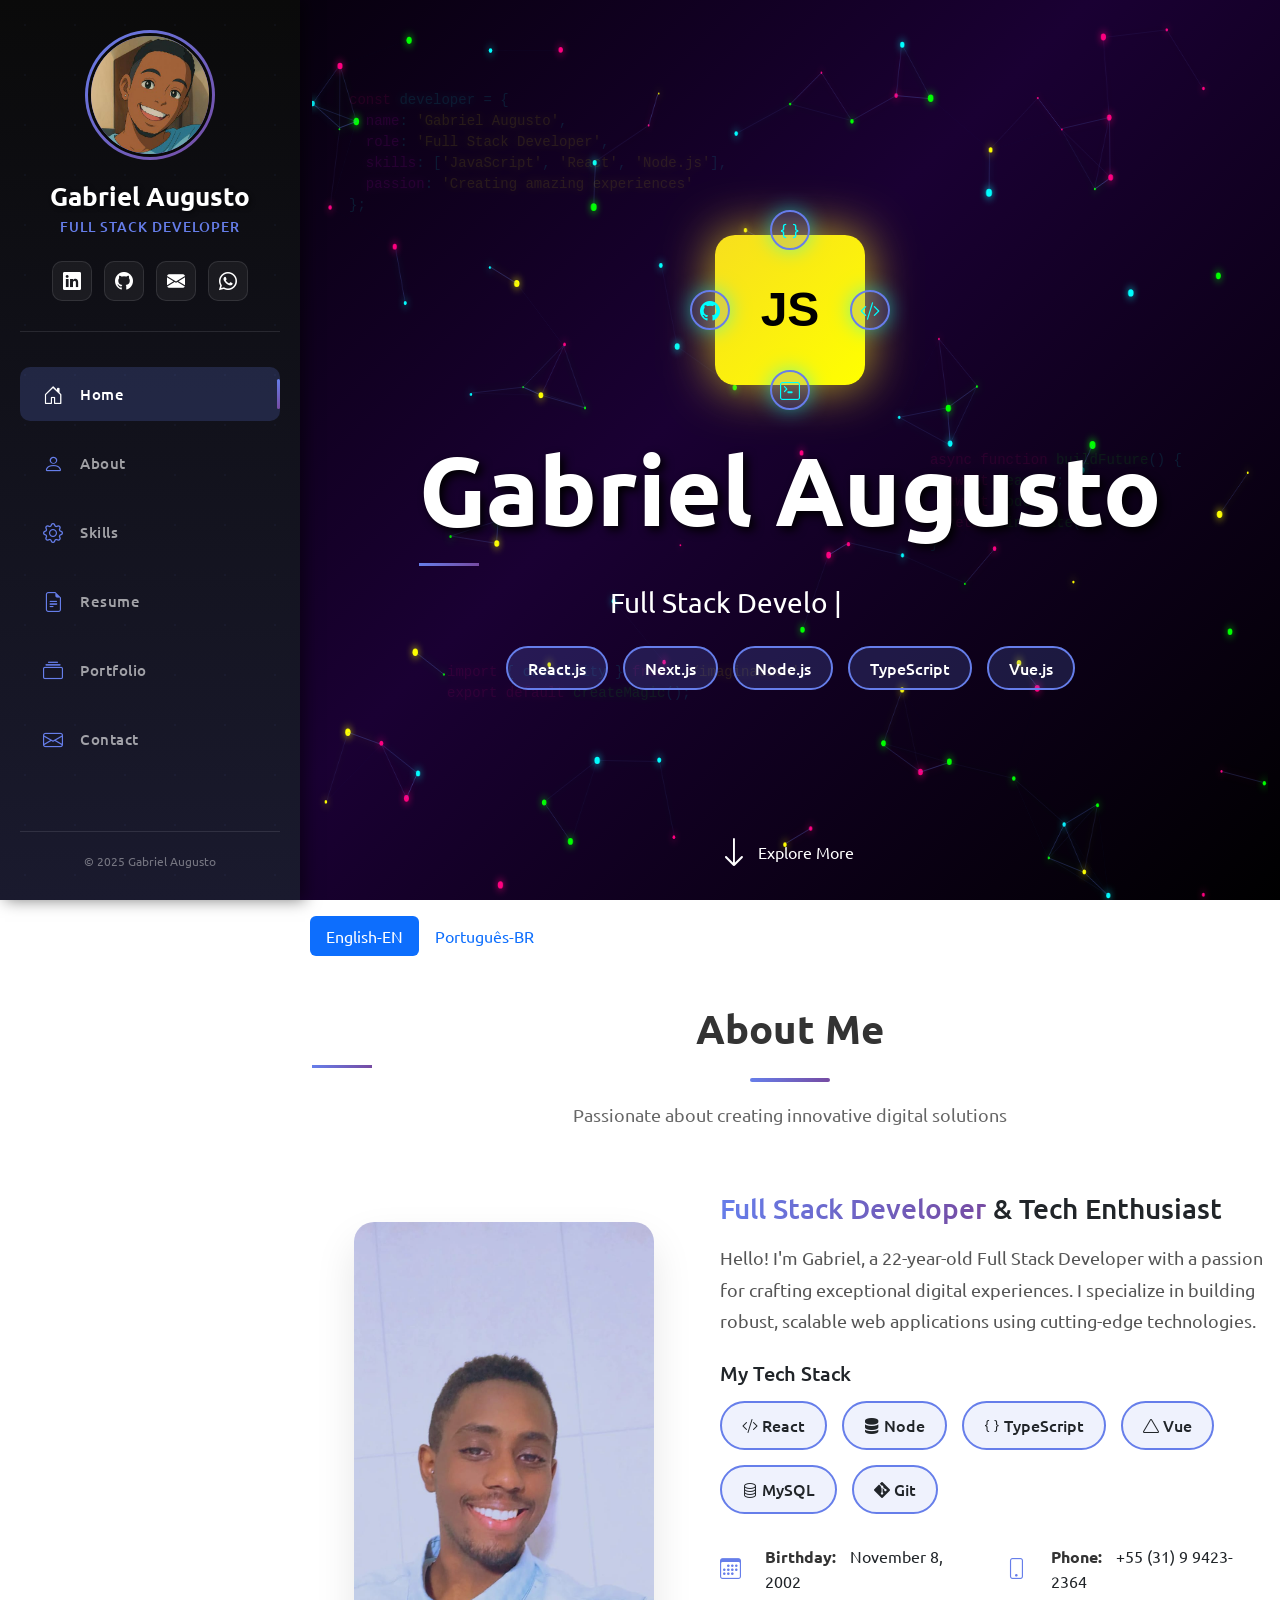
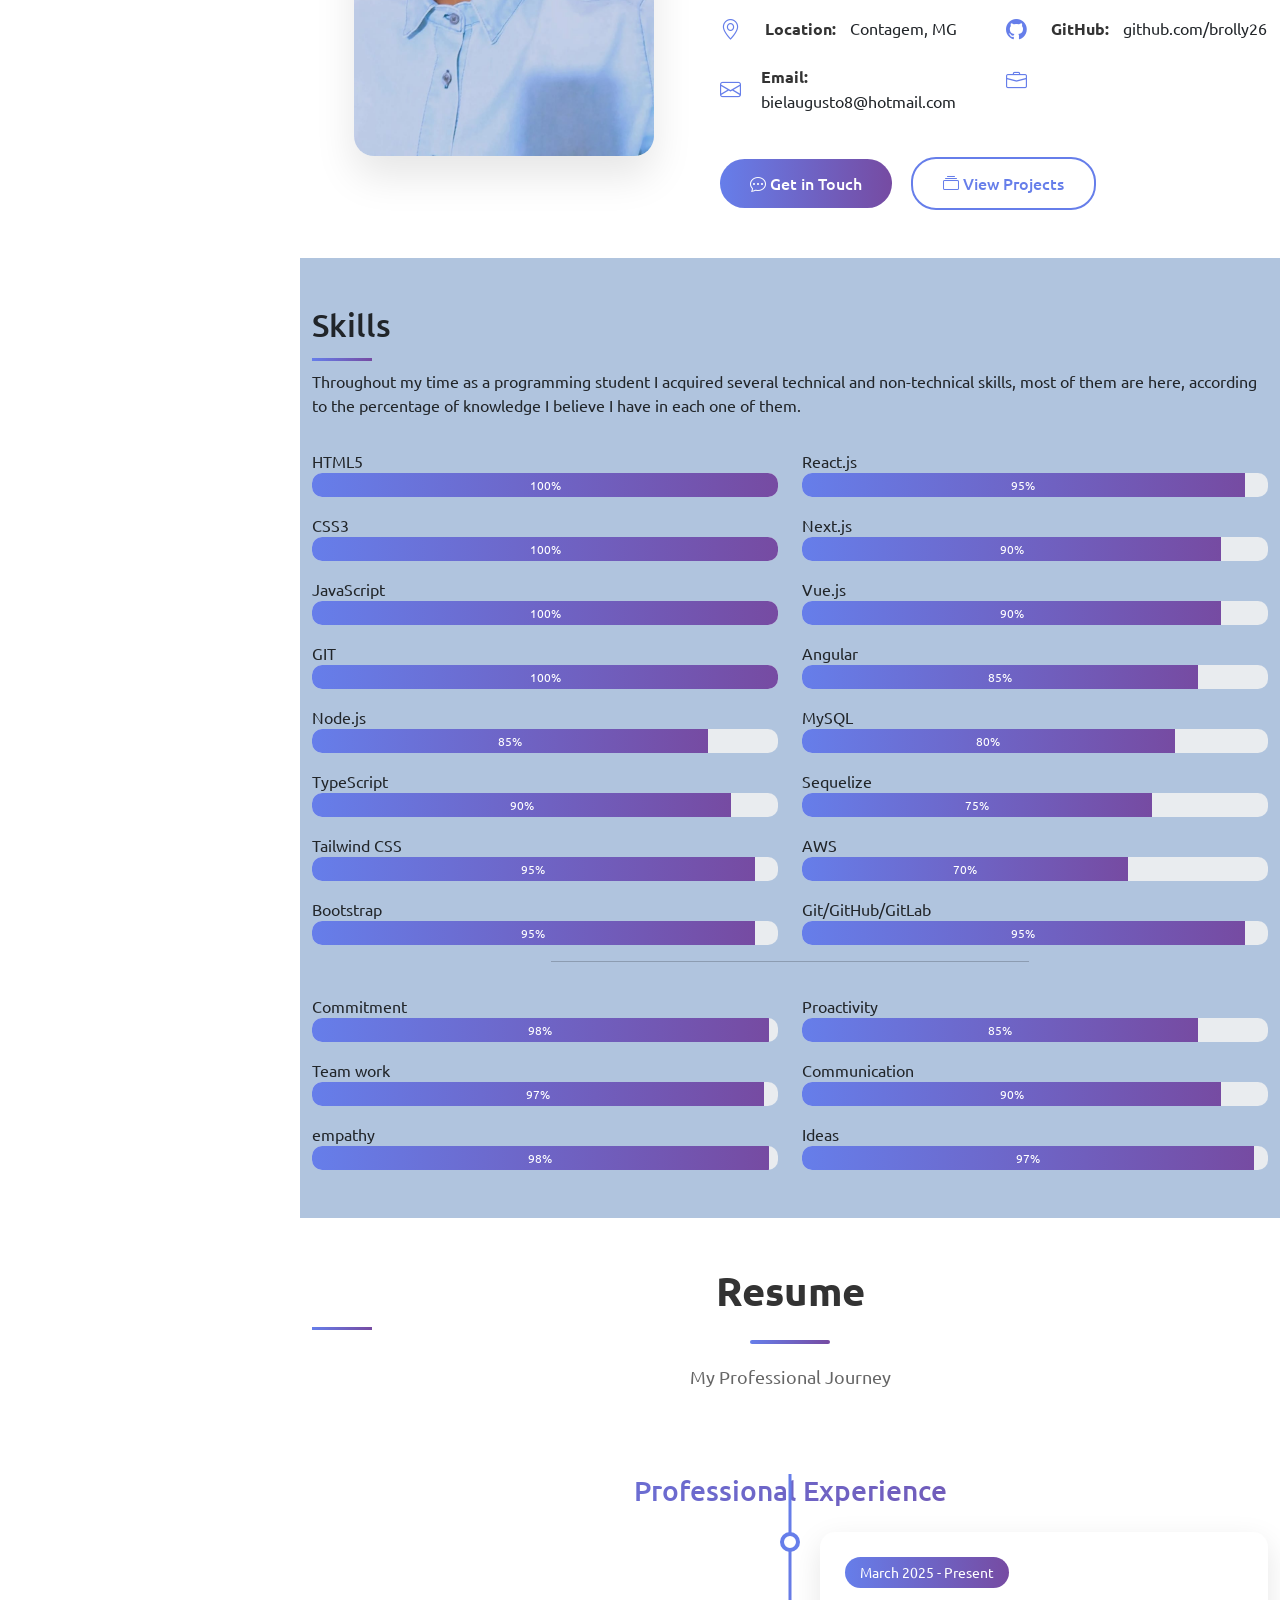
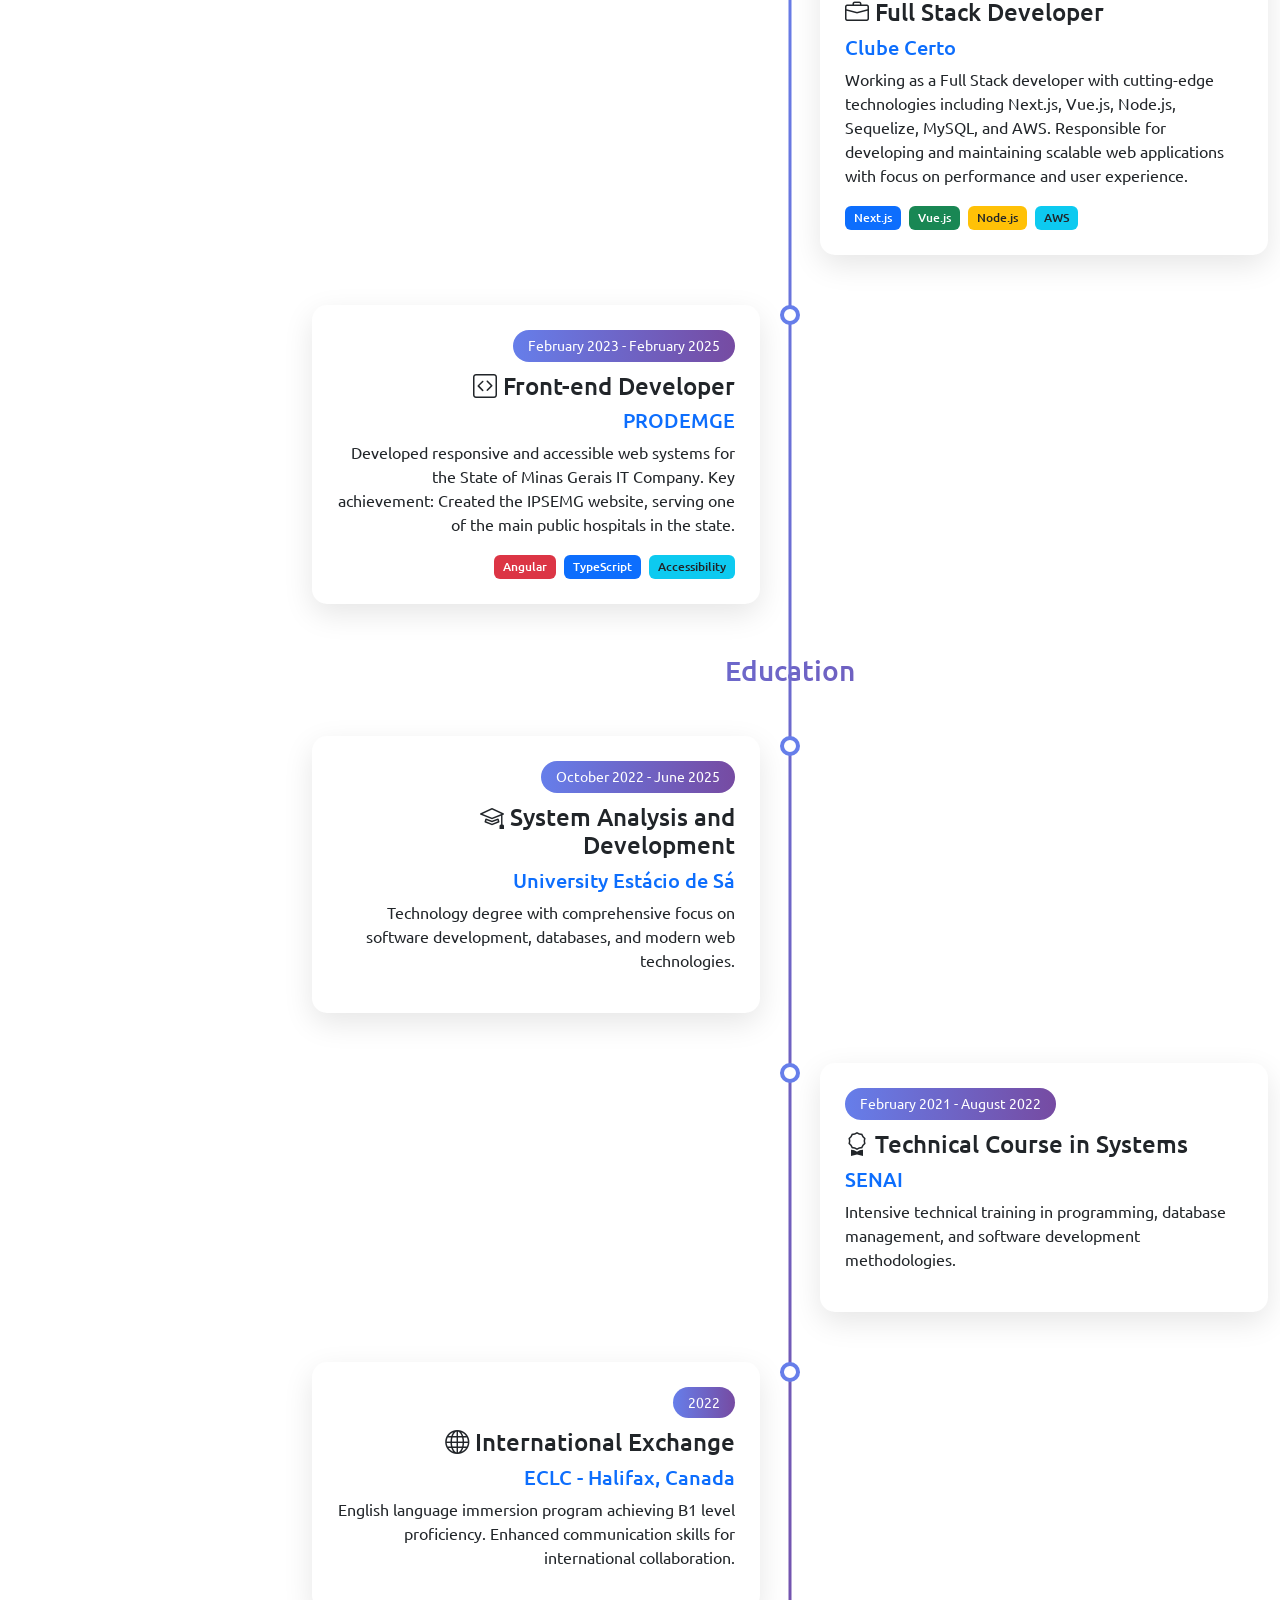
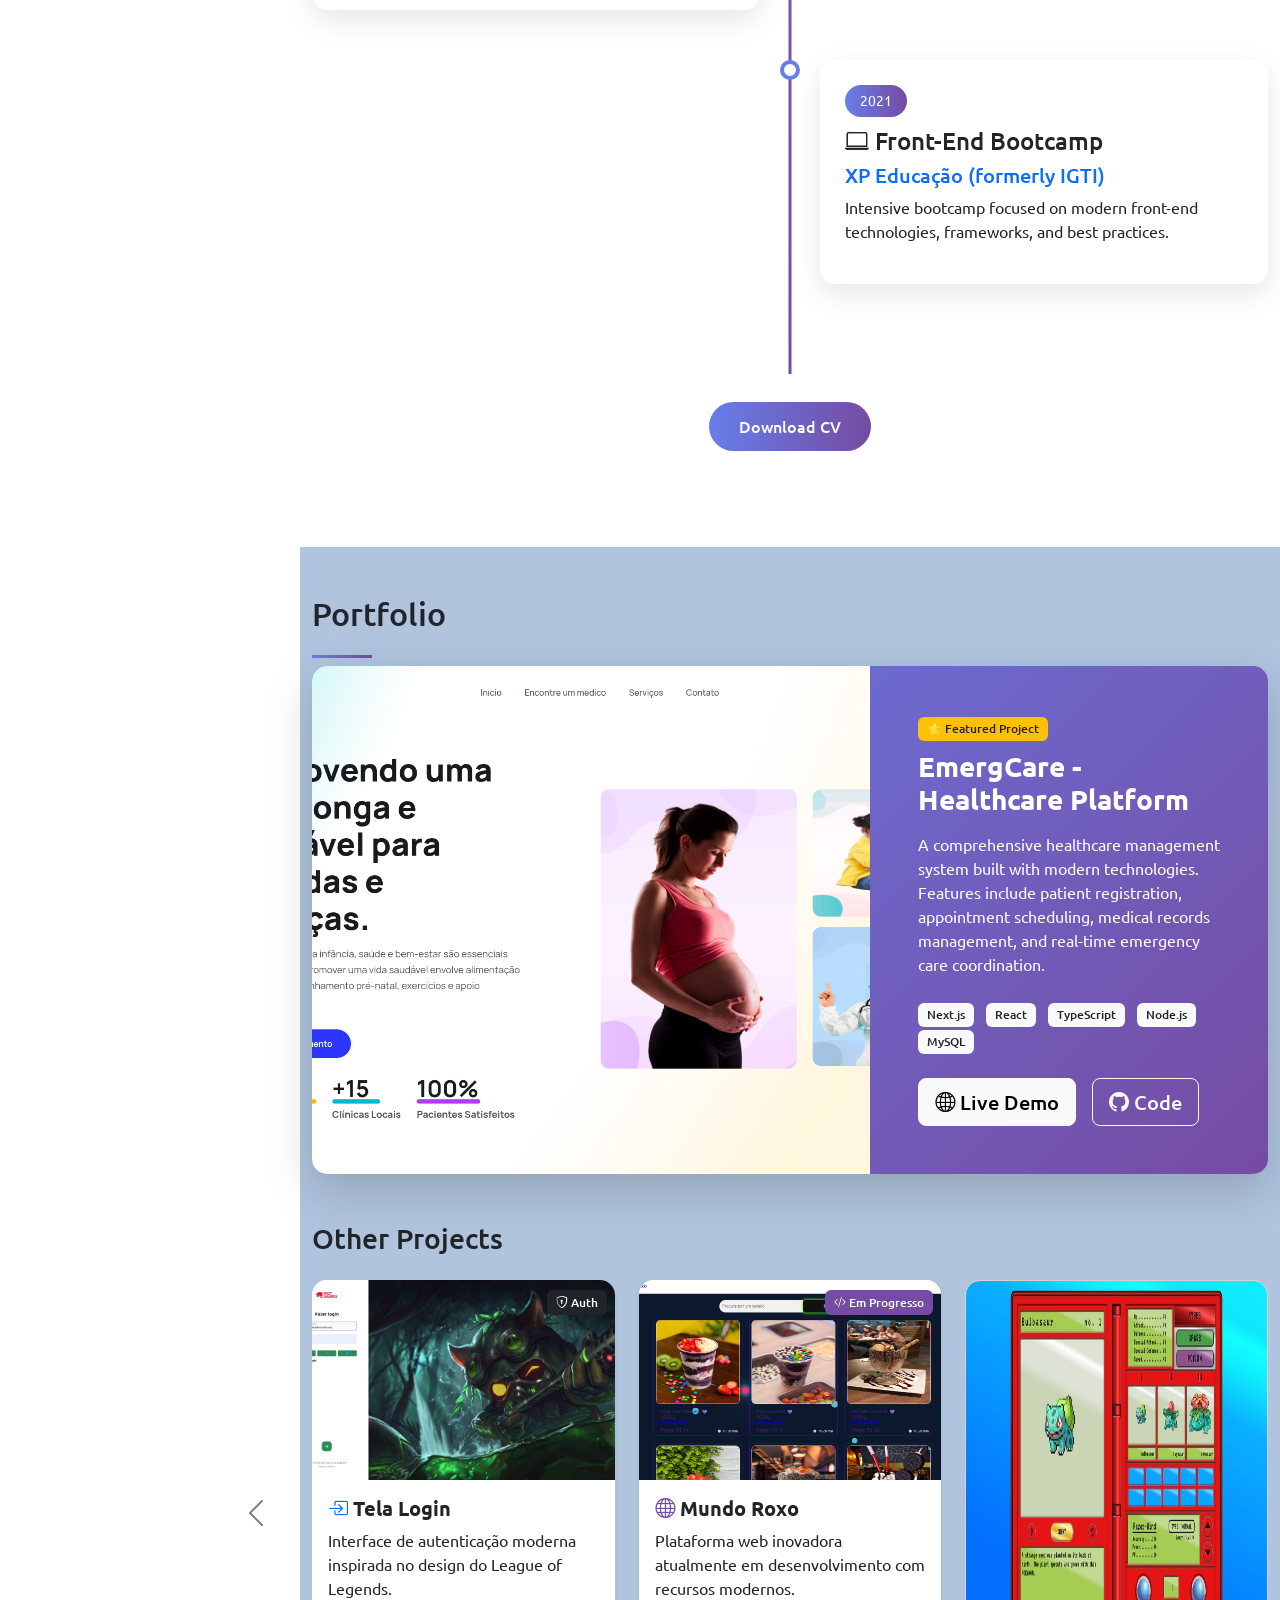
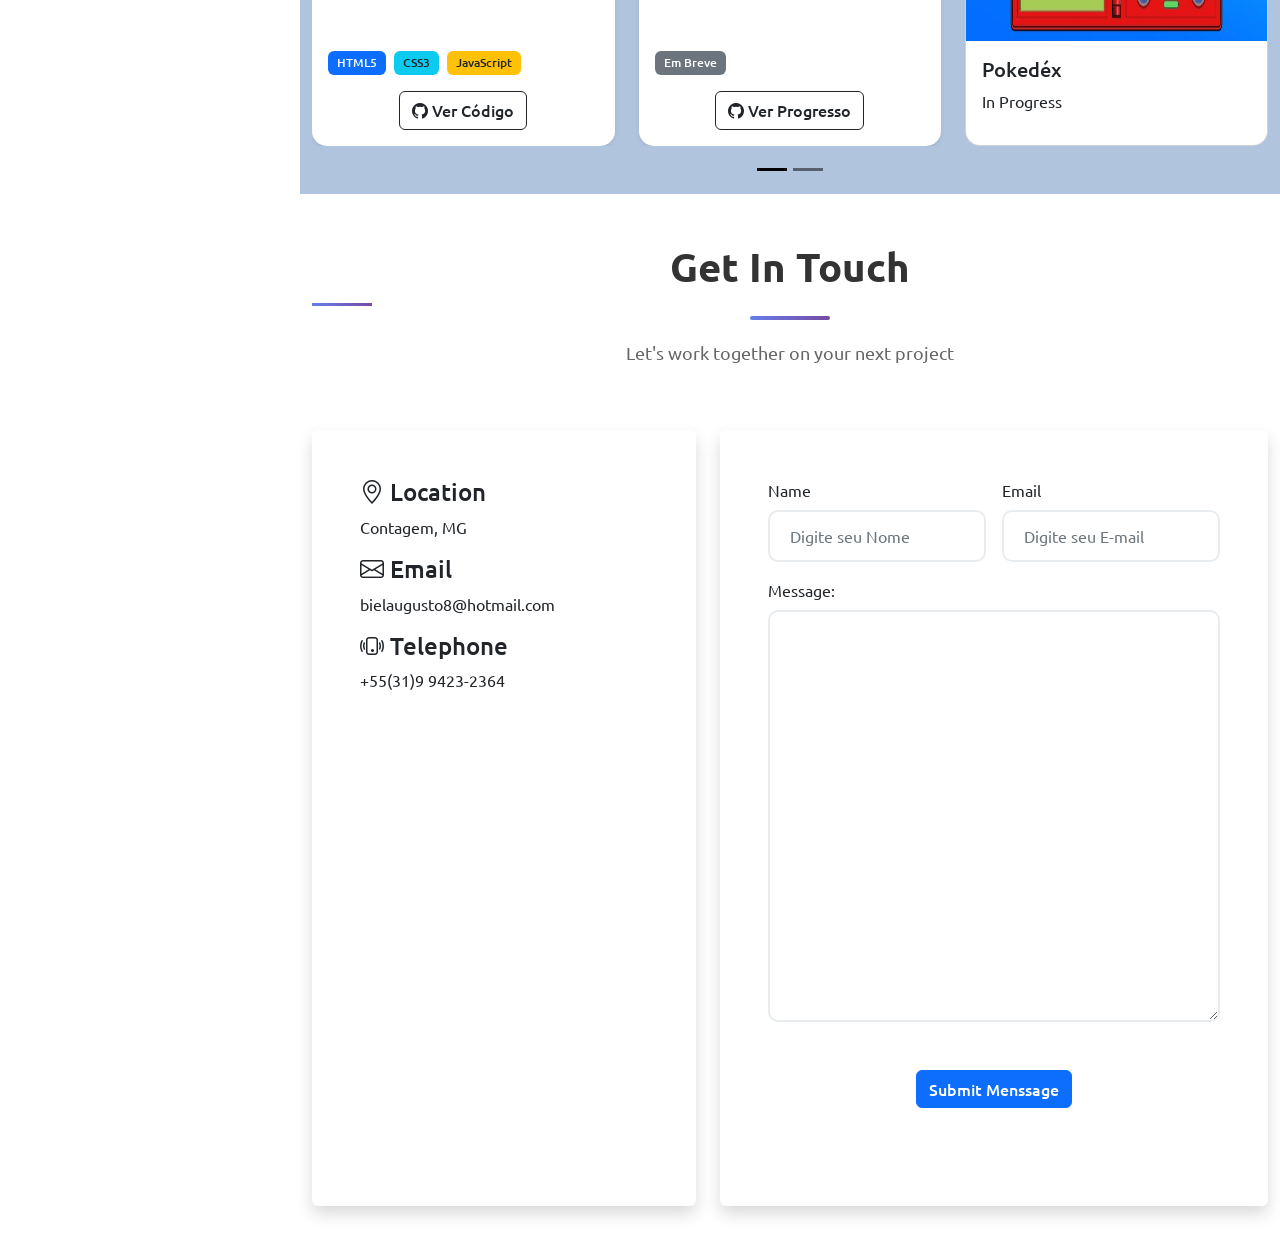
==== templates/index.html @ 09f2165d "Download Cv" ====
<!DOCTYPE html>
<html lang="pt-br">

<head>
  <meta charset="UTF-8">
  <meta http-equiv="X-UA-Compatible" content="IE=edge">
  <meta name="viewport" content="width=device-width, initial-scale=1.0">
  <title>Gabriel Code</title>
  <!--  <link rel="stylesheet" href="../static/bootstrap/css/bootstrap.css" type="text/css">
    <link rel="stylesheet" href="../static/style.css" type="text/css">
    <link rel="stylesheet" href="https://cdn.jsdelivr.net/npm/bootstrap-icons@1.9.1/font/bootstrap-icons.css"type="text/css">
--!-->
  <link rel="stylesheet" href="../static/bootstrap/css/bootstrap.css">
  <link rel="stylesheet" href="../static/style.css">
  <link rel="icon" type='image/png' href="../static/img/asset-15.png">
  <link rel="stylesheet" href="https://cdn.jsdelivr.net/npm/bootstrap-icons@1.5.0/font/bootstrap-icons.css">


</head>

<body>

  <i class="bi bi-list menu-mobile"></i>

  <aside id="header">
    <!-- Efeito de partículas no fundo -->
    <div class="sidebar-particles"></div>
    
    <section class="profile">
      <div class="profile-img-container">
        <div class="profile-img-border">
          <img src="../static/imgs/ra.jpg" alt="Foto do Gabriel">
        </div>
      </div>
      
      <h1 class="profile-name">Gabriel Augusto</h1>
      <p class="profile-role">Full Stack Developer</p>
      
      <div class="social-links mt-4">
        <a target="_blank" href="https://www.linkedin.com/in/gabriel-augusto-86aa031b2/" class="social-link linkedin" data-tooltip="LinkedIn">
          <i class="bi bi-linkedin"></i>
        </a>
        <a target="_blank" href="https://github.com/brolly26" class="social-link github" data-tooltip="GitHub">
          <i class="bi bi-github"></i>
        </a>
        <a href="mailto:bielaugusto8@hotmail.com" class="social-link email" data-tooltip="Email">
          <i class="bi bi-envelope-fill"></i>
        </a>
        <a href="https://api.whatsapp.com/send?phone=5531994232364" target="_blank" class="social-link whatsapp" data-tooltip="WhatsApp">
          <i class="bi bi-whatsapp"></i>
        </a>
      </div>
    </section>

    <nav id="navbar" class="nav-menu">
      <ul class="nav flex-column">
        <li class="nav-item">
          <a class="nav-link active" aria-current="page" href="#inicio">
            <span class="nav-icon"><i class="bi bi-house-door"></i></span>
            <span class="nav-text">Home</span>
            <span class="nav-indicator"></span>
          </a>
        </li>
        <li class="nav-item">
          <a class="nav-link" href="#sobre">
            <span class="nav-icon"><i class="bi bi-person"></i></span>
            <span class="nav-text">About</span>
            <span class="nav-indicator"></span>
          </a>
        </li>
        <li class="nav-item">
          <a class="nav-link" href="#habilidades">
            <span class="nav-icon"><i class="bi bi-gear"></i></span>
            <span class="nav-text">Skills</span>
            <span class="nav-indicator"></span>
          </a>
        </li>
        <li class="nav-item">
          <a class="nav-link" href="#curriculo">
            <span class="nav-icon"><i class="bi bi-file-earmark-text"></i></span>
            <span class="nav-text">Resume</span>
            <span class="nav-indicator"></span>
          </a>
        </li>
        <li class="nav-item">
          <a class="nav-link" href="#portfolio">
            <span class="nav-icon"><i class="bi bi-collection"></i></span>
            <span class="nav-text">Portfolio</span>
            <span class="nav-indicator"></span>
          </a>
        </li>
        <li class="nav-item">
          <a class="nav-link" href="#contato">
            <span class="nav-icon"><i class="bi bi-envelope"></i></span>
            <span class="nav-text">Contact</span>
            <span class="nav-indicator"></span>
          </a>
        </li>
      </ul>
    </nav>

    <!-- Footer do menu -->
    <div class="sidebar-footer">
      <p class="copyright">© 2025 Gabriel Augusto</p>

    </div>

  </aside>

  <main id="main">

    <section id="inicio" class="row m-0 p-0 position-relative overflow-hidden">
      <!-- Canvas para animações de fundo -->
      <canvas id="particles-canvas" class="position-absolute w-100 h-100" style="z-index: 1;"></canvas>
      
      <!-- Código animado no fundo -->
      <div class="code-background position-absolute w-100 h-100" style="z-index: 2;">
        <pre class="floating-code" id="code1">
<span class="keyword">const</span> <span class="variable">developer</span> = {
  <span class="property">name</span>: <span class="string">'Gabriel Augusto'</span>,
  <span class="property">role</span>: <span class="string">'Full Stack Developer'</span>,
  <span class="property">skills</span>: [<span class="string">'JavaScript'</span>, <span class="string">'React'</span>, <span class="string">'Node.js'</span>],
  <span class="property">passion</span>: <span class="string">'Creating amazing experiences'</span>
};</pre>
        
        <pre class="floating-code" id="code2">
<span class="keyword">async function</span> <span class="function">buildFuture</span>() {
  <span class="keyword">await</span> <span class="function">learn</span>();
  <span class="keyword">await</span> <span class="function">code</span>();
  <span class="keyword">return</span> <span class="function">innovate</span>();
}</pre>

        <pre class="floating-code" id="code3">
<span class="keyword">import</span> { <span class="variable">creativity</span> } <span class="keyword">from</span> <span class="string">'./imagination'</span>;
<span class="keyword">export default</span> <span class="function">createMagic</span>();</pre>
      </div>

      <div class="col-md-12 d-flex justify-content-center align-items-center flex-column position-relative" style="z-index: 10; min-height: 100vh;">
        <!-- Logo JavaScript animado central -->
        <div class="js-logo-container mb-4">
          <div class="js-logo">
            <span class="js-text">JS</span>
          </div>
          <div class="orbiting-tech">
            <div class="tech-icon" style="--delay: 0s;"><i class="bi bi-braces"></i></div>
            <div class="tech-icon" style="--delay: 1s;"><i class="bi bi-code-slash"></i></div>
            <div class="tech-icon" style="--delay: 2s;"><i class="bi bi-terminal"></i></div>
            <div class="tech-icon" style="--delay: 3s;"><i class="bi bi-github"></i></div>
          </div>
        </div>
        
        <h2 class="text-white text-shadow display-3 fw-bold mb-3"> Gabriel Augusto </h2>
        <div class="typing-container">
          <span id="subtitle" class="text-white fs-3">
            <span class="typing-text"></span>
            <span class="cursor">|</span>
          </span>
        </div>
        
        <!-- Tags de tecnologia flutuantes -->
        <div class="tech-tags mt-4">
          <span class="tech-tag" style="--delay: 0.2s;">React.js</span>
          <span class="tech-tag" style="--delay: 0.4s;">Next.js</span>
          <span class="tech-tag" style="--delay: 0.6s;">Node.js</span>
          <span class="tech-tag" style="--delay: 0.8s;">TypeScript</span>
          <span class="tech-tag" style="--delay: 1s;">Vue.js</span>
        </div>
      </div>

      <div class="position-absolute bottom-0 w-100 text-center pb-4" style="z-index: 10;">
        <div id="arraste" class="d-inline-flex align-items-center">
          <i class="bi bi-arrow-down text-white pe-2 fs-2 bounce-animation" aria-hidden></i>
          <a href="#sobre" class="text-white text-decoration-none">Explore More</a>
        </div>
      </div>

    </section>

    <ul class="nav nav-pills mb-2 mt-3" id="pills-tab" role="tablist">
      <li class="nav-item" role="presentation">
        <button class="nav-link active" id="pills-home-tab" data-bs-toggle="pill" data-bs-target="#pills-home"
          type="button" role="tab" aria-controls="pills-home" aria-selected="true">English-EN</button>
      </li>
      <li class="nav-item" role="presentation">
        <button class="nav-link" id="pills-profile-tab" data-bs-toggle="pill" data-bs-target="#pills-profile"
          type="button" role="tab" aria-controls="pills-profile" aria-selected="true">Português-BR</button>
      </li>
    </ul>

    <div class="tab-content" id="pills-tabContent">
      <div class="tab-pane fade show active" id="pills-home" role="tabpanel" aria-labelledby="pills-home-tab">

        <section class="container mt-5 about-section" id="sobre">
          <div class="row">
            <div class="col-12 text-center mb-5">
              <h2 class="section-title">About Me</h2>
              <div class="section-divider mx-auto"></div>
              <p class="section-subtitle">Passionate about creating innovative digital solutions</p>
            </div>
          </div>

          <div class="row align-items-center">
            <div class="col-lg-5 mb-4">
              <div class="about-img-container">
                <img class="img-fluid" src="../static/imgs/WhatsApp Image 2022-08-31 at 20.36.49.jpeg" alt="Gabriel Augusto">
                <div class="about-img-overlay">
                  <div class="overlay-content">
                    <h4>Gabriel Augusto</h4>
                    <p>Full Stack Developer</p>
                  </div>
                </div>
              </div>
            </div>
            
            <div class="col-lg-7">
              <div class="about-content">
                <h3 class="about-title mb-3">
                  <span class="gradient-text">Full Stack Developer</span> & Tech Enthusiast
                </h3>
                <p class="about-description">
                  Hello! I'm Gabriel, a 22-year-old Full Stack Developer with a passion for crafting exceptional digital experiences. 
                  I specialize in building robust, scalable web applications using cutting-edge technologies.
                </p>
                
                <div class="tech-stack-section mt-4 mb-4">
                  <h5 class="mb-3">My Tech Stack</h5>
                  <div class="tech-icons">
                    <div class="tech-item" data-tooltip="React.js">
                      <i class="bi bi-code-slash"></i> React
                    </div>
                    <div class="tech-item" data-tooltip="Node.js">
                      <i class="bi bi-server"></i> Node
                    </div>
                    <div class="tech-item" data-tooltip="TypeScript">
                      <i class="bi bi-braces"></i> TypeScript
                    </div>
                    <div class="tech-item" data-tooltip="Vue.js">
                      <i class="bi bi-triangle"></i> Vue
                    </div>
                    <div class="tech-item" data-tooltip="Database">
                      <i class="bi bi-database"></i> MySQL
                    </div>
                    <div class="tech-item" data-tooltip="Git">
                      <i class="bi bi-git"></i> Git
                    </div>
                  </div>
                </div>

                <div class="row personal-info">
                  <div class="col-md-6">
                    <div class="info-item">
                      <i class="bi bi-calendar3"></i>
                      <div>
                        <strong>Birthday:</strong>
                        <span>November 8, 2002</span>
                      </div>
                    </div>
                    <div class="info-item">
                      <i class="bi bi-geo-alt"></i>
                      <div>
                        <strong>Location:</strong>
                        <span>Contagem, MG</span>
                      </div>
                    </div>
                    <div class="info-item">
                      <i class="bi bi-envelope"></i>
                      <div>
                        <strong>Email:</strong>
                        <span>bielaugusto8@hotmail.com</span>
                      </div>
                    </div>
                  </div>
                  <div class="col-md-6">
                    <div class="info-item">
                      <i class="bi bi-phone"></i>
                      <div>
                        <strong>Phone:</strong>
                        <span>+55 (31) 9 9423-2364</span>
                      </div>
                    </div>
                    <div class="info-item">
                      <i class="bi bi-github"></i>
                      <div>
                        <strong>GitHub:</strong>
                        <span>github.com/brolly26</span>
                      </div>
                    </div>
                    <div class="info-item">
                      <i class="bi bi-briefcase"></i>

                    </div>
                  </div>
                </div>

                <div class="about-buttons mt-4">
                  <a href="#contato" class="btn btn-gradient">
                    <i class="bi bi-chat-dots"></i> Get in Touch
                  </a>
                  <a href="#portfolio" class="btn btn-outline-gradient">
                    <i class="bi bi-collection"></i> View Projects
                  </a>
                </div>
              </div>
            </div>
          </div>






        </section>

        <section id="habilidades" class="mt-5 section-bg">

          <div class="container pb-5">

            <h2 class="pt-5">Skills </h2>
            <p> Throughout my time as a programming student I acquired several technical and non-technical skills, most
              of
              them are here, according to the percentage of knowledge I believe I have in each one of them.
            </p>

            <div class="row">

              <div class="col-md-6">
                <p class="mt-3 mb-0">HTML5</p>
                <div class="progress">
                  <div class="progress-bar" role="progressbar" aria-label="Example with label" style="width: 100%;"
                    aria-valuenow="85" aria-valuemin="0" aria-valuemax="100">100%</div>

                </div>
                <p class="mt-3 mb-0">CSS3</p>
                <div class="progress">
                  <div class="progress-bar" role="progressbar" aria-label="Example with label" style="width: 100%;"
                    aria-valuenow="80" aria-valuemin="0" aria-valuemax="100">100%</div>

                </div>

                <p class="mt-3 mb-0">JavaScript</p>
                <div class="progress">
                  <div class="progress-bar" role="progressbar" aria-label="Example with label" style="width: 100%;"
                    aria-valuenow="80" aria-valuemin="0" aria-valuemax="100">100%</div>

                </div>

                <p class="mt-3 mb-0">GIT</p>
                <div class="progress">
                  <div class="progress-bar" role="progressbar" aria-label="Example with label" style="width: 100%;"
                    aria-valuenow="70" aria-valuemin="0" aria-valuemax="100">100%</div>

                </div>


              </div>




              <div class="col-md-6">
                <p class="mt-3 mb-0">React.js</p>
                <div class="progress">
                  <div class="progress-bar" role="progressbar" aria-label="Example with label" style="width: 95%;"
                    aria-valuenow="95" data-anime="left" aria-valuemin="0" aria-valuemax="100">95%</div>


                </div>

                <p class="mt-3 mb-0">Next.js</p>
                <div class="progress">
                  <div class="progress-bar" role="progressbar" aria-label="Example with label" style="width: 90%;"
                    aria-valuenow="90" data-anime="left" aria-valuemin="0" aria-valuemax="100">90%</div>


                </div>

                <p class="mt-3 mb-0">Vue.js</p>
                <div class="progress">
                  <div class="progress-bar" role="progressbar" aria-label="Example with label" style="width: 90%;"
                    aria-valuenow="90" data-anime="left" aria-valuemin="0" aria-valuemax="100">90%</div>


                </div>

                <p class="mt-3 mb-0">Angular</p>
                <div class="progress">
                  <div class="progress-bar" role="progressbar" aria-label="Example with label" style="width: 85%;"
                    aria-valuenow="85" data-anime="left" aria-valuemin="0" aria-valuemax="100">85%</div>


                </div>


              </div>

            </div>

            <div class="row">
              <div class="col-md-6">
                <p class="mt-3 mb-0">Node.js</p>
                <div class="progress">
                  <div class="progress-bar" role="progressbar" aria-label="Example with label" style="width: 85%;"
                    aria-valuenow="85" aria-valuemin="0" aria-valuemax="100">85%</div>
                </div>
                <p class="mt-3 mb-0">TypeScript</p>
                <div class="progress">
                  <div class="progress-bar" role="progressbar" aria-label="Example with label" style="width: 90%;"
                    aria-valuenow="90" aria-valuemin="0" aria-valuemax="100">90%</div>
                </div>
                <p class="mt-3 mb-0">Tailwind CSS</p>
                <div class="progress">
                  <div class="progress-bar" role="progressbar" aria-label="Example with label" style="width: 95%;"
                    aria-valuenow="95" aria-valuemin="0" aria-valuemax="100">95%</div>
                </div>
                <p class="mt-3 mb-0">Bootstrap</p>
                <div class="progress">
                  <div class="progress-bar" role="progressbar" aria-label="Example with label" style="width: 95%;"
                    aria-valuenow="95" aria-valuemin="0" aria-valuemax="100">95%</div>
                </div>
              </div>
              <div class="col-md-6">
                <p class="mt-3 mb-0">MySQL</p>
                <div class="progress">
                  <div class="progress-bar" role="progressbar" aria-label="Example with label" style="width: 80%;"
                    aria-valuenow="80" aria-valuemin="0" aria-valuemax="100">80%</div>
                </div>
                <p class="mt-3 mb-0">Sequelize</p>
                <div class="progress">
                  <div class="progress-bar" role="progressbar" aria-label="Example with label" style="width: 75%;"
                    aria-valuenow="75" aria-valuemin="0" aria-valuemax="100">75%</div>
                </div>
                <p class="mt-3 mb-0">AWS</p>
                <div class="progress">
                  <div class="progress-bar" role="progressbar" aria-label="Example with label" style="width: 70%;"
                    aria-valuenow="70" aria-valuemin="0" aria-valuemax="100">70%</div>
                </div>
                <p class="mt-3 mb-0">Git/GitHub/GitLab</p>
                <div class="progress">
                  <div class="progress-bar" role="progressbar" aria-label="Example with label" style="width: 95%;"
                    aria-valuenow="95" aria-valuemin="0" aria-valuemax="100">95%</div>
                </div>
              </div>
            </div>
            <hr class="w-50 me-auto ms-auto">

            <div class="row">

              <div class="col-md-6">

                <p class="mt-3 mb-0"> Commitment</p>
                <div class="progress">
                  <div class="progress-bar" role="progressbar" aria-label="Example with label" style="width: 98%;"
                    aria-valuenow="85" aria-valuemin="0" aria-valuemax="100">98%</div>
                </div>

                <p class="mt-3 mb-0">Team work </p>
                <div class="progress">
                  <div class="progress-bar" role="progressbar" aria-label="Example with label" style="width: 97%;"
                    aria-valuenow="85" aria-valuemin="0" aria-valuemax="100">97%</div>
                </div>
                <p class="mt-3 mb-0"> empathy</p>
                <div class="progress">
                  <div class="progress-bar" role="progressbar" aria-label="Example with label" style="width: 98%;"
                    aria-valuenow="85" aria-valuemin="0" aria-valuemax="100">98%</div>
                </div>


              </div>

              <div class="col-md-6">

                <p class="mt-3 mb-0"> Proactivity</p>
                <div class="progress">
                  <div class="progress-bar" role="progressbar" aria-label="Example with label" style="width: 85%;"
                    aria-valuenow="85" aria-valuemin="0" aria-valuemax="100">85%</div>
                </div>
                <p class="mt-3 mb-0"> Communication</p>
                <div class="progress">
                  <div class="progress-bar" role="progressbar" aria-label="Example with label" style="width: 90%;"
                    aria-valuenow="85" aria-valuemin="0" aria-valuemax="100">90%</div>
                </div>
                <p class="mt-3 mb-0"> Ideas</p>
                <div class="progress">
                  <div class="progress-bar" role="progressbar" aria-label="Example with label" style="width: 97%;"
                    aria-valuenow="85" aria-valuemin="0" aria-valuemax="100">97%</div>
                </div>



              </div>


            </div>

        </section>

        <section class="mt-5 cv" id="curriculo">
          <div class="container pb-5">
            <div class="row">
              <div class="col-12 text-center mb-5">
                <h2 class="section-title">Resume</h2>
                <div class="section-divider mx-auto"></div>
                <p class="section-subtitle">My Professional Journey</p>
              </div>
            </div>

            <div class="timeline">
              <!-- Experience Section -->
              <div class="text-center mb-4">
                <h3 class="gradient-text">Professional Experience</h3>
              </div>
              
              <div class="timeline-item">
                <div class="timeline-dot"></div>
                <div class="timeline-content">
                  <span class="timeline-date">March 2025 - Present</span>
                  <h4><i class="bi bi-briefcase"></i> Full Stack Developer</h4>
                  <h5 class="text-primary">Clube Certo</h5>
                  <p>Working as a Full Stack developer with cutting-edge technologies including Next.js, Vue.js, Node.js, Sequelize, MySQL, and AWS. Responsible for developing and maintaining scalable web applications with focus on performance and user experience.</p>
                  <div class="mt-2">
                    <span class="badge bg-primary me-1">Next.js</span>
                    <span class="badge bg-success me-1">Vue.js</span>
                    <span class="badge bg-warning text-dark me-1">Node.js</span>
                    <span class="badge bg-info text-dark">AWS</span>
                  </div>
                </div>
              </div>

              <div class="timeline-item">
                <div class="timeline-dot"></div>
                <div class="timeline-content">
                  <span class="timeline-date">February 2023 - February 2025</span>
                  <h4><i class="bi bi-code-square"></i> Front-end Developer</h4>
                  <h5 class="text-primary">PRODEMGE</h5>
                  <p>Developed responsive and accessible web systems for the State of Minas Gerais IT Company. Key achievement: Created the IPSEMG website, serving one of the main public hospitals in the state.</p>
                  <div class="mt-2">
                    <span class="badge bg-danger me-1">Angular</span>
                    <span class="badge bg-primary me-1">TypeScript</span>
                    <span class="badge bg-info text-dark">Accessibility</span>
                  </div>
                </div>
              </div>

              <!-- Education Section -->
              <div class="text-center my-5">
                <h3 class="gradient-text">Education</h3>
              </div>

              <div class="timeline-item">
                <div class="timeline-dot"></div>
                <div class="timeline-content">
                  <span class="timeline-date">October 2022 - June 2025</span>
                  <h4><i class="bi bi-mortarboard"></i> System Analysis and Development</h4>
                  <h5 class="text-primary">University Estácio de Sá</h5>
                  <p>Technology degree with comprehensive focus on software development, databases, and modern web technologies.</p>
                </div>
              </div>

              <div class="timeline-item">
                <div class="timeline-dot"></div>
                <div class="timeline-content">
                  <span class="timeline-date">February 2021 - August 2022</span>
                  <h4><i class="bi bi-award"></i> Technical Course in Systems</h4>
                  <h5 class="text-primary">SENAI</h5>
                  <p>Intensive technical training in programming, database management, and software development methodologies.</p>
                </div>
              </div>

              <div class="timeline-item">
                <div class="timeline-dot"></div>
                <div class="timeline-content">
                  <span class="timeline-date">2022</span>
                  <h4><i class="bi bi-globe"></i> International Exchange</h4>
                  <h5 class="text-primary">ECLC - Halifax, Canada</h5>
                  <p>English language immersion program achieving B1 level proficiency. Enhanced communication skills for international collaboration.</p>
                </div>
              </div>

              <div class="timeline-item">
                <div class="timeline-dot"></div>
                <div class="timeline-content">
                  <span class="timeline-date">2021</span>
                  <h4><i class="bi bi-laptop"></i> Front-End Bootcamp</h4>
                  <h5 class="text-primary">XP Educação (formerly IGTI)</h5>
                  <p>Intensive bootcamp focused on modern front-end technologies, frameworks, and best practices.</p>
                </div>
              </div>
            </div>

            <div class="text-center mt-5">
              <a href="../static/imgs/GabrielAugusto.pdf" class="btn btn-gradient">
                <i class="bi bi- "></i> Download CV
              </a>
            </div>
          </div>
        </section>

        <section id="portfolio" class="section-bg mt-5">
          <div class="container pb-5 pt-5" data-anime="left">

            <h2 class="pb-4">Portfolio</h2>

            <!-- Projeto Destaque -->
            <div class="row mb-5">
              <div class="col-12">
                <div class="card shadow-lg border-0 overflow-hidden" style="background: linear-gradient(135deg, #667eea 0%, #764ba2 100%);">
                  <div class="row g-0">
                    <div class="col-md-7">
                      <img src="../static/imgs/Fotos dos Projetos/emergcare.png" class="img-fluid w-100 h-100" style="object-fit: cover; min-height: 400px;" alt="EmergCare Platform">
                    </div>
                    <div class="col-md-5">
                      <div class="card-body text-white p-5">
                        <span class="badge bg-warning text-dark mb-2">⭐ Featured Project</span>
                        <h3 class="card-title fw-bold mb-3">EmergCare - Healthcare Platform</h3>
                        <p class="card-text mb-4">A comprehensive healthcare management system built with modern technologies. Features include patient registration, appointment scheduling, medical records management, and real-time emergency care coordination.</p>
                        <div class="mb-4">
                          <span class="badge bg-light text-dark me-2">Next.js</span>
                          <span class="badge bg-light text-dark me-2">React</span>
                          <span class="badge bg-light text-dark me-2">TypeScript</span>
                          <span class="badge bg-light text-dark me-2">Node.js</span>
                          <span class="badge bg-light text-dark me-2">MySQL</span>
                        </div>
                        <div class="d-flex gap-3">
                          <a href="https://emerg-care-frontend.vercel.app/" target="_blank" class="btn btn-light btn-lg">
                            <i class="bi bi-globe2"></i> Live Demo
                          </a>
                          <a href="https://github.com/Brolly26/emergcare" target="_blank" class="btn btn-outline-light btn-lg">
                            <i class="bi bi-github"></i> Code
                          </a>
                        </div>
                      </div>
                    </div>
                  </div>
                </div>
              </div>
            </div>

            <!-- Other Projects -->
            <h3 class="mb-4">Other Projects</h3>
            <div id="carouselPortfolio" class="carousel carousel-dark slide" data-bs-ride="carousel">
              <div class="carousel-indicators">
                <button type="button" data-bs-target="#carouselPortfolio" data-bs-slide-to="0" class="active"
                  aria-current="true" aria-label="Slide 1"></button>
                <button type="button" data-bs-target="#carouselPortfolio" data-bs-slide-to="1"
                  aria-label="Slide 2"></button>
              </div>
              <div class="carousel-inner">
                <div class="carousel-item active" data-bs-interval="10000">
                  <div class="row row-cols-1 row-cols-md-3 g-4">
                    <div class="col">
                      <div class="card h-100 shadow-sm border-0">
                        <div class="position-relative overflow-hidden" style="height: 200px;">
                          <img src="../static/imgs/Fotos dos Projetos/Leagueof.png" class="card-img-top img-fluid w-100 h-100" style="object-fit: cover;" alt="Login Screen">
                          <div class="position-absolute top-0 end-0 m-2">
                            <span class="badge bg-dark"><i class="bi bi-shield-lock"></i> Auth</span>
                          </div>
                        </div>
                        <div class="card-body d-flex flex-column">
                          <h5 class="card-title fw-bold"><i class="bi bi-box-arrow-in-right text-primary"></i> Tela Login</h5>
                          <p class="card-text flex-grow-1">Interface de autenticação moderna inspirada no design do League of Legends.</p>
                          <div class="mb-3">
                            <span class="badge bg-primary me-1">HTML5</span>
                            <span class="badge bg-info text-dark me-1">CSS3</span>
                            <span class="badge bg-warning text-dark">JavaScript</span>
                          </div>
                          <div class="d-flex justify-content-center gap-2">
                            <a href="https://github.com/Brolly26/RiotTela" target='_blank' class="btn btn-outline-dark">
                              <i class="bi bi-github"></i> Ver Código
                            </a>
                          </div>
                        </div>
                      </div>
                    </div>

                    <div class="col">
                      <div class="card h-100 shadow-sm border-0">
                        <div class="position-relative overflow-hidden" style="height: 200px;">
                          <img src="../static/imgs/Fotos dos Projetos/MundoRoxo.png" class="card-img-top img-fluid w-100 h-100" style="object-fit: cover;" alt="Mundo Roxo">
                          <div class="position-absolute top-0 end-0 m-2">
                            <span class="badge bg-purple" style="background-color: #764ba2;"><i class="bi bi-code-slash"></i> Em Progresso</span>
                          </div>
                        </div>
                        <div class="card-body d-flex flex-column">
                          <h5 class="card-title fw-bold"><i class="bi bi-globe text-purple" style="color: #764ba2;"></i> Mundo Roxo</h5>
                          <p class="card-text flex-grow-1">Plataforma web inovadora atualmente em desenvolvimento com recursos modernos.</p>
                          <div class="mb-3">
                            <span class="badge bg-secondary">Em Breve</span>
                          </div>
                          <div class="d-flex justify-content-center gap-2">
                            <a href="https://github.com/Brolly26/WorldX" target='_blank' class="btn btn-outline-dark">
                              <i class="bi bi-github"></i> Ver Progresso
                            </a>
                          </div>
                        </div>
                      </div>
                    </div>

                    <div class="col">
                      <div class="card h-100">
                        <img src="../static/imgs/Fotos dos Projetos/pokedex.jpg" class="card-img-top img-fluid w-100"
                          alt="print do blog">
                        <div class="card-body">
                          <h5 class="card-title">Pokedéx</h5>
                          <p class="card-text">In Progress</p>
                          <div class="d-flex justify-content-center">
                          </div>
                        </div>
                      </div>
                    </div>
                  </div>
                </div>

                <div class="carousel-item" data-bs-interval="200000">
                  <div class="row row-cols-1 row-cols-md-3 g-4">
                    <div class="col">
                      <div class="card h-100">
                        <img src="../static/imgs/Fotos dos Projetos/Clima1.jpg" class="card-img-top img-fluid w-100"
                          alt="print do blog">
                        <div class="card-body">
                          <h5 class="card-title">Explore Weather Conditions Worldwide</h5>
                          <p class="card-text">This project allows you to view the weather elements of a neighborhood,
                            city,
                            or state from any country.
                          <div class="d-flex justify-content-center">
                            <a href="https://github.com/Brolly26/Clima" target='_blank'
                              class="btn btn-outline-dark me-3 mt-1"><i class="bi bi-github"></i></a>
                          </div>
                        </div>
                      </div>
                    </div>

                    <div class="col">
                      <div class="card h-100">
                        <img src="../static/imgs/Fotos dos Projetos/pedido1.jpg" class="card-img-top img-fluid w-100"
                          alt="print do blog">
                        <div class="card-body">
                          <h5 class="card-title">Proposal Pursuit: The Runaway Button</h5>
                          <p class="card-text">This JavaScript project features a "no" button that runs away when
                            clicked,
                            adding a playful and interactive element to the user interaction.
                          </p>
                          <div class="d-flex justify-content-center">
                            <a href="https://github.com/Brolly26/PedidoDeNamoro" target='_blank'
                              class="btn btn-outline-dark me-3 mt-1"><i class="bi bi-github"></i></a>
                          </div>
                        </div>
                      </div>
                    </div>

                    <div class="col">
                      <div class="card h-100">
                        <img src="../static/imgs/Fotos dos Projetos/WizardIcon.png" class="card-img-top img-fluid w-100"
                          alt="print do blog">
                        <div class="card-body ">
                          <h5 class="card-title">Easily Locate Electric Vehicle Charging Stations</h5>
                          <p class="card-text">An upcoming <span class="badge bg-primary">React Native </span> app for
                            locating electric vehicle charging stations. Soon, making your life easier and contributing
                            to a
                            more sustainable future!</p>
                          <div class="d-flex justify-content-center">
                            <a href="https://github.com/Brolly26/Wizard-Station" target='_blank'
                              class="btn btn-outline-dark me-3"><i class="bi bi-github"></i></a>
                          </div>
                        </div>
                      </div>
                    </div>

                    <div class="col">
                      <div class="card h-100">
                        <img src="../static/imgs/Fotos dos Projetos/Escolar.png" class="card-img-top img-fluid w-100"
                          alt="print do blog">
                        <div class="card-body">
                          <h5 class="card-title">Academic System</h5>
                          <p class="card-text">Project aimed at creating a school management system. Technologies used:
                            <span class="badge bg-dark">C#</span> and <span class="badge bg-success">MySQL</span>.
                          </p>
                          <div class="d-flex justify-content-center">
                            <a href="https://github.com/Brolly26/SistemaAcademico" target='_blank'
                              class="btn btn-outline-dark me-3 mt-1"><i class="bi bi-github"></i></a>
                          </div>
                        </div>
                      </div>
                    </div>

                    <div class="col">
                      <div class="card h-100">
                        <img src="../static/imgs/Fotos dos Projetos/Screenshot_1.png"
                          class="card-img-top img-fluid w-100" alt="print do blog">
                        <div class="card-body">
                          <h5 class="card-title">Calculadora de IMC</h5>
                          <p class="card-text">Este projeto permite você avaliar o grau de sobrepeso e obesidade.
                            Tecnologias utilizadas: <span class="badge bg-warning">JavaScript</span>, <span
                              class="badge bg-primary">HTML5</span>, <span class="badge bg-info">CSS3</span>.
                          </p>
                          <div class="d-flex justify-content-center">
                            <a href="https://github.com/Brolly26/Projeto-Calculadora-IMC" target='_blank'
                              class="btn btn-outline-dark me-3"><i class="bi bi-github"></i></a>
                          </div>
                        </div>
                      </div>
                    </div>

                    <div class="col">
                      <div class="card h-100">
                        <img src="../static/imgs/Fotos dos Projetos/spotify.blog_.jpg"
                          class="card-img-top img-fluid w-100" alt="print do blog">
                        <div class="card-body">
                          <h5 class="card-title">Spotify Clone</h5>
                          <p class="card-text">I'm developing a Spotify clone using the <span
                              class="badge bg-danger">Angular</span> framework and <span
                              class="badge bg-secondary">SCSS</span> for web development.
                          <div class="d-flex justify-content-center">
                            <a href="https://github.com/Brolly26/Spotify" target='_blank'
                              class="btn btn-outline-dark me-3 mt-1"><i class="bi bi-github"></i></a>
                          </div>
                          </p>
                        </div>
                      </div>
                    </div>

                  </div>
                </div>
              </div>
              <button class="carousel-control-prev" type="button" data-bs-target="#carouselPortfolio"
                data-bs-slide="prev">
                <span class="carousel-control-prev-icon" aria-hidden="true"></span>
                <span class="visually-hidden">Previous</span>
              </button>
              <button class="carousel-control-next" type="button" data-bs-target="#carouselPortfolio"
                data-bs-slide="next">
                <span class="carousel-control-next-icon" aria-hidden="true"></span>
                <span class="visually-hidden">Next</span>
              </button>
            </div>
          </div>
        </section>

        <!-- Bootstrap JS and Popper.js -->
        <script src="https://cdn.jsdelivr.net/npm/@popperjs/core@2.9.2/dist/umd/popper.min.js"></script>
        <script src="https://cdn.jsdelivr.net/npm/bootstrap@5.1.1/dist/js/bootstrap.min.js"></script>


        <section class="pt-5 pb-5" id="contato">
          <div class="container">
            <div class="row">
              <div class="col-12 text-center mb-5">
                <h2 class="section-title">Get In Touch</h2>
                <div class="section-divider mx-auto"></div>
                <p class="section-subtitle">Let's work together on your next project</p>
              </div>
            </div>

            <div class="row">


              <div class="col-md-5">
                <div class="card p-5 shadow border-0">
                  <div class="endereco">
                    <h4><i class="bi bi-geo-alt"></i> Location </h4>
                    <p>Contagem, MG</p>

                  </div>

                  <div class="email">
                    <h4><i class="bi bi-envelope"></i> Email</h4>
                    <p>bielaugusto8@hotmail.com</p>
                  </div>

                  <div class="telefone">
                    <h4><i class="bi bi-phone-vibrate"></i> Telephone</h4>
                    <p>+55(31)9 9423-2364</p>
                  </div>

                  <iframe src="https://www.google.com/maps/embed?pb=!1m18!1m12!1m3!1d30021.48699896956!2d-44.04596636515233!3d-19.853239981529615!2m3!
  1f0!2f0!3f0!3m2!1i1024!2i768!4f13.1!3m3!1m2!
  1s0xa693d067914e35%3A0xfb4cd13cf3ab1e07!2sPedra%20Azul%2C%
  20Contagem%20-%20MG!5e0!3m2!1spt-BR!2sbr!4v1665092579982!5m2!1spt-BR!2sbr" width="600" height="450" style="border:0;"
                    allowfullscreen="" loading="lazy" referrerpolicy="no-referrer-when-downgrade"
                    class="w-100"></iframe>

                </div>
              </div>


              <div class="col-md-7">
                <div class="card p-5 h-100 shadow border-0">
                  <form class="row g-3">
                    <div class="col-md-6">
                      <label for="nome" class="form-label">Name</label>
                      <input type="text" class="form-control" id="inputEmail4" name="nome"
                        placeholder="Digite seu Nome">
                    </div>


                    <div class="col-md-6">
                      <label for="email" class="form-label">Email</label>
                      <input type="email" class="form-control" id="email" placeholder="Digite seu E-mail">
                    </div>


                    <div class="col-12">
                      <label for="mensagem" class="form-label">Message: </label>
                      <textarea type="text" class="form-control" rows="16" id="mensagem" name="mensagem"
                        placeholder="Digite sua mensagem">
        </textarea>


                    </div>








                    <div class="col-12 d-flex justify-content-center mt-5">
                      <button type="submit" class="btn btn-primary">Submit Menssage</button>
                    </div>
                  </form>


                </div>

              </div>

            </div>
          </div>

        </section>
      </div>

      <div class="tab-pane fade" id="pills-profile" role="tabpanel" aria-labelledby="pills-profile-tab">

        <section class="container mt-5 about-section" id="sobre">
          <div class="row">
            <div class="col-12 text-center mb-5">
              <h2 class="section-title">Sobre Mim</h2>
              <div class="section-divider mx-auto"></div>
              <p class="section-subtitle">Apaixonado por criar soluções digitais inovadoras</p>
            </div>
          </div>

          <div class="row align-items-center">
            <div class="col-lg-5 mb-4">
              <div class="about-img-container">
                <img class="img-fluid" src="../static/imgs/WhatsApp Image 2022-08-31 at 20.36.49.jpeg" alt="Gabriel Augusto">
                <div class="about-img-overlay">
                  <div class="overlay-content">
                    <h4>Gabriel Augusto</h4>
                    <p>Desenvolvedor Full Stack</p>
                  </div>
                </div>
              </div>
            </div>
            
            <div class="col-lg-7">
              <div class="about-content">
                <h3 class="about-title mb-3">
                  <span class="gradient-text">Desenvolvedor Full Stack</span> & Entusiasta de Tecnologia
                </h3>
                <p class="about-description">
                  Olá! Sou Gabriel, um desenvolvedor Full Stack de 22 anos com paixão por criar experiências digitais excepcionais. 
                  Especializo-me em construir aplicações web robustas e escaláveis usando tecnologias de ponta.
                </p>
                
                <div class="tech-stack-section mt-4 mb-4">
                  <h5 class="mb-3">Minhas Tecnologias</h5>
                  <div class="tech-icons">
                    <div class="tech-item" data-tooltip="React.js">
                      <i class="bi bi-code-slash"></i> React
                    </div>
                    <div class="tech-item" data-tooltip="Node.js">
                      <i class="bi bi-server"></i> Node
                    </div>
                    <div class="tech-item" data-tooltip="TypeScript">
                      <i class="bi bi-braces"></i> TypeScript
                    </div>
                    <div class="tech-item" data-tooltip="Vue.js">
                      <i class="bi bi-triangle"></i> Vue
                    </div>
                    <div class="tech-item" data-tooltip="Database">
                      <i class="bi bi-database"></i> MySQL
                    </div>
                    <div class="tech-item" data-tooltip="Git">
                      <i class="bi bi-git"></i> Git
                    </div>
                  </div>
                </div>

                <div class="row personal-info">
                  <div class="col-md-6">
                    <div class="info-item">
                      <i class="bi bi-calendar3"></i>
                      <div>
                        <strong>Aniversário:</strong>
                        <span>8 de Novembro de 2002</span>
                      </div>
                    </div>
                    <div class="info-item">
                      <i class="bi bi-geo-alt"></i>
                      <div>
                        <strong>Localização:</strong>
                        <span>Contagem, MG</span>
                      </div>
                    </div>
                    <div class="info-item">
                      <i class="bi bi-envelope"></i>
                      <div>
                        <strong>Email:</strong>
                        <span>bielaugusto8@hotmail.com</span>
                      </div>
                    </div>
                  </div>
                  <div class="col-md-6">
                    <div class="info-item">
                      <i class="bi bi-phone"></i>
                      <div>
                        <strong>Telefone:</strong>
                        <span>+55 (31) 9 9423-2364</span>
                      </div>
                    </div>
                    <div class="info-item">
                      <i class="bi bi-github"></i>
                      <div>
                        <strong>GitHub:</strong>
                        <span>github.com/brolly26</span>
                      </div>
                    </div>

                  </div>
                </div>

                <div class="about-buttons mt-4">
                  <a href="#contato" class="btn btn-gradient">
                    <i class="bi bi-chat-dots"></i> Entre em Contato
                  </a>
                  <a href="#portfolio" class="btn btn-outline-gradient">
                    <i class="bi bi-collection"></i> Ver Projetos
                  </a>
                </div>
              </div>
            </div>
          </div>
        </section>

        <section id="habilidades" class="mt-5 section-bg">
          <div class="container pb-5">
            <h2 class="pt-5">Habilidades </h2>
            <p> Ao longo do meu tempo como estudante de programação, adquiri várias habilidades técnicas e não técnicas, a maioria delas está aqui, de acordo com a porcentagem de conhecimento que acredito ter em cada uma delas. </p>
            <div class="row">
              <div class="col-md-6">
                <p class="mt-3 mb-0">HTML5</p>
                <div class="progress">
                  <div class="progress-bar" role="progressbar" aria-label="Example with label" style="width: 100%;" aria-valuenow="85" aria-valuemin="0" aria-valuemax="100">100%</div>
                </div>
                <p class="mt-3 mb-0">CSS3</p>
                <div class="progress">
                  <div class="progress-bar" role="progressbar" aria-label="Example with label" style="width: 100%;" aria-valuenow="80" aria-valuemin="0" aria-valuemax="100">100%</div>
                </div>
                <p class="mt-3 mb-0">JavaScript</p>
                <div class="progress">
                  <div class="progress-bar" role="progressbar" aria-label="Example with label" style="width: 100%;" aria-valuenow="80" aria-valuemin="0" aria-valuemax="100">100%</div>
                </div>
                <p class="mt-3 mb-0">GIT</p>
                <div class="progress">
                  <div class="progress-bar" role="progressbar" aria-label="Example with label" style="width: 100%;" aria-valuenow="70" aria-valuemin="0" aria-valuemax="100">100%</div>
                </div>
              </div>
              <div class="col-md-6">
                <p class="mt-3 mb-0">React.js</p>
                <div class="progress">
                  <div class="progress-bar" role="progressbar" aria-label="Example with label" style="width: 95%;" aria-valuenow="95" data-anime="left" aria-valuemin="0" aria-valuemax="100">95%</div>
                </div>
                <p class="mt-3 mb-0">Next.js</p>
                <div class="progress">
                  <div class="progress-bar" role="progressbar" aria-label="Example with label" style="width: 90%;" aria-valuenow="90" data-anime="left" aria-valuemin="0" aria-valuemax="100">90%</div>
                </div>
                <p class="mt-3 mb-0">Vue.js</p>
                <div class="progress">
                  <div class="progress-bar" role="progressbar" aria-label="Example with label" style="width: 90%;" aria-valuenow="90" data-anime="left" aria-valuemin="0" aria-valuemax="100">90%</div>
                </div>
                <p class="mt-3 mb-0">Angular</p>
                <div class="progress">
                  <div class="progress-bar" role="progressbar" aria-label="Example with label" style="width: 85%;" aria-valuenow="85" data-anime="left" aria-valuemin="0" aria-valuemax="100">85%</div>
                </div>
              </div>
            </div>
            <div class="row">
              <div class="col-md-6">
                <p class="mt-3 mb-0">Node.js</p>
                <div class="progress">
                  <div class="progress-bar" role="progressbar" aria-label="Example with label" style="width: 85%;" aria-valuenow="85" aria-valuemin="0" aria-valuemax="100">85%</div>
                </div>
                <p class="mt-3 mb-0">TypeScript</p>
                <div class="progress">
                  <div class="progress-bar" role="progressbar" aria-label="Example with label" style="width: 90%;" aria-valuenow="90" aria-valuemin="0" aria-valuemax="100">90%</div>
                </div>
                <p class="mt-3 mb-0">Tailwind CSS</p>
                <div class="progress">
                  <div class="progress-bar" role="progressbar" aria-label="Example with label" style="width: 95%;" aria-valuenow="95" aria-valuemin="0" aria-valuemax="100">95%</div>
                </div>
                <p class="mt-3 mb-0">Bootstrap</p>
                <div class="progress">
                  <div class="progress-bar" role="progressbar" aria-label="Example with label" style="width: 95%;" aria-valuenow="95" aria-valuemin="0" aria-valuemax="100">95%</div>
                </div>
              </div>
              <div class="col-md-6">
                <p class="mt-3 mb-0">MySQL</p>
                <div class="progress">
                  <div class="progress-bar" role="progressbar" aria-label="Example with label" style="width: 80%;" aria-valuenow="80" aria-valuemin="0" aria-valuemax="100">80%</div>
                </div>
                <p class="mt-3 mb-0">Sequelize</p>
                <div class="progress">
                  <div class="progress-bar" role="progressbar" aria-label="Example with label" style="width: 75%;" aria-valuenow="75" aria-valuemin="0" aria-valuemax="100">75%</div>
                </div>
                <p class="mt-3 mb-0">AWS</p>
                <div class="progress">
                  <div class="progress-bar" role="progressbar" aria-label="Example with label" style="width: 70%;" aria-valuenow="70" aria-valuemin="0" aria-valuemax="100">70%</div>
                </div>
                <p class="mt-3 mb-0">Git/GitHub/GitLab</p>
                <div class="progress">
                  <div class="progress-bar" role="progressbar" aria-label="Example with label" style="width: 95%;" aria-valuenow="95" aria-valuemin="0" aria-valuemax="100">95%</div>
                </div>
              </div>
            </div>
            <hr class="w-50 me-auto ms-auto">
            <div class="row">
              <div class="col-md-6">
                <p class="mt-3 mb-0"> Comprometimento</p>
                <div class="progress">
                  <div class="progress-bar" role="progressbar" aria-label="Example with label" style="width: 98%;" aria-valuenow="85" aria-valuemin="0" aria-valuemax="100">98%</div>
                </div>
                <p class="mt-3 mb-0">Trabalho em equipe </p>
                <div class="progress">
                  <div class="progress-bar" role="progressbar" aria-label="Example with label" style="width: 97%;" aria-valuenow="85" aria-valuemin="0" aria-valuemax="100">97%</div>
                </div>
                <p class="mt-3 mb-0"> Empatia</p>
                <div class="progress">
                  <div class="progress-bar" role="progressbar" aria-label="Example with label" style="width: 98%;" aria-valuenow="85" aria-valuemin="0" aria-valuemax="100">98%</div>
                </div>
              </div>
              <div class="col-md-6">
                <p class="mt-3 mb-0"> Proatividade</p>
                <div class="progress">
                  <div class="progress-bar" role="progressbar" aria-label="Example with label" style="width: 85%;" aria-valuenow="85" aria-valuemin="0" aria-valuemax="100">85%</div>
                </div>
                <p class="mt-3 mb-0"> Comunicação</p>
                <div class="progress">
                  <div class="progress-bar" role="progressbar" aria-label="Example with label" style="width: 90%;" aria-valuenow="85" aria-valuemin="0" aria-valuemax="100">90%</div>
                </div>
                <p class="mt-3 mb-0"> Ideias</p>
                <div class="progress">
                  <div class="progress-bar" role="progressbar" aria-label="Example with label" style="width: 97%;" aria-valuenow="85" aria-valuemin="0" aria-valuemax="100">97%</div>
                </div>
              </div>
            </div>
          </div>
        </section>

        <section class="mt-5 cv" id="curriculo">
          <div class="container pb-5">
            <div class="row">
              <div class="col-12 text-center mb-5">
                <h2 class="section-title">Currículo</h2>
                <div class="section-divider mx-auto"></div>
                <p class="section-subtitle">Minha Jornada Profissional</p>
              </div>
            </div>
            <div class="timeline">
              <!-- Seção de Experiência -->
              <div class="text-center mb-4">
                <h3 class="gradient-text">Experiência Profissional</h3>
              </div>
              
              <div class="timeline-item">
                <div class="timeline-dot"></div>
                <div class="timeline-content">
                  <span class="timeline-date">Março 2025 - Presente</span>
                  <h4><i class="bi bi-briefcase"></i> Desenvolvedor Full Stack</h4>
                  <h5 class="text-primary">Clube Certo</h5>
                  <p>Atuando como desenvolvedor Full Stack com tecnologias de ponta incluindo Next.js, Vue.js, Node.js, Sequelize, MySQL e AWS. Responsável pelo desenvolvimento e manutenção de aplicações web escaláveis com foco em performance e experiência do usuário.</p>
                  <div class="mt-2">
                    <span class="badge bg-primary me-1">Next.js</span>
                    <span class="badge bg-success me-1">Vue.js</span>
                    <span class="badge bg-warning text-dark me-1">Node.js</span>
                    <span class="badge bg-info text-dark">AWS</span>
                  </div>
                </div>
              </div>
              
              <div class="timeline-item">
                <div class="timeline-dot"></div>
                <div class="timeline-content">
                  <span class="timeline-date">Fevereiro 2023 - Fevereiro 2025</span>
                  <h4><i class="bi bi-code-square"></i> Desenvolvedor Front-end</h4>
                  <h5 class="text-primary">PRODEMGE</h5>
                  <p>Desenvolvi sistemas web responsivos e acessíveis para a Empresa de TI do Estado de Minas Gerais. Conquista principal: Criei o site do IPSEMG, atendendo um dos principais hospitais públicos do estado.</p>
                  <div class="mt-2">
                    <span class="badge bg-danger me-1">Angular</span>
                    <span class="badge bg-primary me-1">TypeScript</span>
                    <span class="badge bg-info text-dark">Acessibilidade</span>
                  </div>
                </div>
              </div>
              
              <!-- Seção de Educação -->
              <div class="text-center my-5">
                <h3 class="gradient-text">Educação</h3>
              </div>
              
              <div class="timeline-item">
                <div class="timeline-dot"></div>
                <div class="timeline-content">
                  <span class="timeline-date">Outubro 2022 - Junho 2025</span>
                  <h4><i class="bi bi-mortarboard"></i> Análise e Desenvolvimento de Sistemas</h4>
                  <h5 class="text-primary">Universidade Estácio de Sá</h5>
                  <p>Graduação tecnológica com foco abrangente em desenvolvimento de software, bancos de dados e tecnologias web modernas.</p>
                </div>
              </div>
              
              <div class="timeline-item">
                <div class="timeline-dot"></div>
                <div class="timeline-content">
                  <span class="timeline-date">Fevereiro 2021 - Agosto 2022</span>
                  <h4><i class="bi bi-award"></i> Curso Técnico em Sistemas</h4>
                  <h5 class="text-primary">SENAI</h5>
                  <p>Formação técnica intensiva em programação, gerenciamento de banco de dados e metodologias de desenvolvimento de software.</p>
                </div>
              </div>
              
              <div class="timeline-item">
                <div class="timeline-dot"></div>
                <div class="timeline-content">
                  <span class="timeline-date">2022</span>
                  <h4><i class="bi bi-globe"></i> Intercâmbio Internacional</h4>
                  <h5 class="text-primary">ECLC - Halifax, Canadá</h5>
                  <p>Programa de imersão em língua inglesa alcançando proficiência nível B1. Aprimoramento das habilidades de comunicação para colaboração internacional.</p>
                </div>
              </div>
              
              <div class="timeline-item">
                <div class="timeline-dot"></div>
                <div class="timeline-content">
                  <span class="timeline-date">2021</span>
                  <h4><i class="bi bi-laptop"></i> Bootcamp Front-End</h4>
                  <h5 class="text-primary">XP Educação (antiga IGTI)</h5>
                  <p>Bootcamp intensivo focado em tecnologias front-end modernas, frameworks e melhores práticas.</p>
                </div>
              </div>
            </div>
            
            <div class="text-center mt-5">
              <a href="../static/imgs/GabrielAugusto.pdf" class="btn btn-gradient">
                <i class="bi bi-download"></i> Baixar CV
              </a>
            </div>
          </div>
        </section>

        <section id="portfolio" class="section-bg mt-5">
          <div class="container pb-5 pt-5" data-anime="left">

            <h2 class="pb-4">Portfólio</h2>

            <!-- Projeto Destaque -->
            <div class="row mb-5">
              <div class="col-12">
                <div class="card shadow-lg border-0 overflow-hidden" style="background: linear-gradient(135deg, #667eea 0%, #764ba2 100%);">
                  <div class="row g-0">
                    <div class="col-md-7">
                      <img src="../static/imgs/Fotos dos Projetos/emergcare.png" class="img-fluid w-100 h-100" style="object-fit: cover; min-height: 400px;" alt="Plataforma EmergCare">
                    </div>
                    <div class="col-md-5">
                      <div class="card-body text-white p-5">
                        <span class="badge bg-warning text-dark mb-2">⭐ Projeto Destaque</span>
                        <h3 class="card-title fw-bold mb-3">EmergCare - Plataforma de Saúde</h3>
                        <p class="card-text mb-4">Sistema completo de gestão de saúde construído com tecnologias modernas. Recursos incluem registro de pacientes, agendamento de consultas, gerenciamento de prontuários médicos e coordenação de atendimento de emergência em tempo real.</p>
                        <div class="mb-4">
                          <span class="badge bg-light text-dark me-2">Next.js</span>
                          <span class="badge bg-light text-dark me-2">React</span>
                          <span class="badge bg-light text-dark me-2">TypeScript</span>
                          <span class="badge bg-light text-dark me-2">Node.js</span>
                          <span class="badge bg-light text-dark me-2">MySQL</span>
                        </div>
                        <div class="d-flex gap-3">
                          <a href="https://emerg-care-frontend.vercel.app/" target="_blank" class="btn btn-light btn-lg">
                            <i class="bi bi-globe2"></i> Ver Projeto
                          </a>
                          <a href="https://github.com/Brolly26/emergcare" target="_blank" class="btn btn-outline-light btn-lg">
                            <i class="bi bi-github"></i> Código
                          </a>
                        </div>
                      </div>
                    </div>
                  </div>
                </div>
              </div>
            </div>

            <!-- Outros Projetos -->
            <h3 class="mb-4">Outros Projetos</h3>
            <div id="carouselPortfolio" class="carousel carousel-dark slide" data-bs-ride="carousel">
              <div class="carousel-indicators">
                <button type="button" data-bs-target="#carouselPortfolio" data-bs-slide-to="0" class="active"
                  aria-current="true" aria-label="Slide 1"></button>
                <button type="button" data-bs-target="#carouselPortfolio" data-bs-slide-to="1"
                  aria-label="Slide 2"></button>
              </div>
              <div class="carousel-inner">
                <div class="carousel-item active" data-bs-interval="10000">
                  <div class="row row-cols-1 row-cols-md-3 g-4">
                    <div class="col">
                      <div class="card h-100 shadow-sm border-0">
                        <div class="position-relative overflow-hidden" style="height: 200px;">
                          <img src="../static/imgs/Fotos dos Projetos/Leagueof.png" class="card-img-top img-fluid w-100 h-100" style="object-fit: cover;" alt="Login Screen">
                          <div class="position-absolute top-0 end-0 m-2">
                            <span class="badge bg-dark"><i class="bi bi-shield-lock"></i> Auth</span>
                          </div>
                        </div>
                        <div class="card-body d-flex flex-column">
                          <h5 class="card-title fw-bold"><i class="bi bi-box-arrow-in-right text-primary"></i> Tela Login</h5>
                          <p class="card-text flex-grow-1">Interface de autenticação moderna inspirada no design do League of Legends.</p>
                          <div class="mb-3">
                            <span class="badge bg-primary me-1">HTML5</span>
                            <span class="badge bg-info text-dark me-1">CSS3</span>
                            <span class="badge bg-warning text-dark">JavaScript</span>
                          </div>
                          <div class="d-flex justify-content-center gap-2">
                            <a href="https://github.com/Brolly26/RiotTela" target='_blank' class="btn btn-outline-dark">
                              <i class="bi bi-github"></i> Ver Código
                            </a>
                          </div>
                        </div>
                      </div>
                    </div>

                    <div class="col">
                      <div class="card h-100 shadow-sm border-0">
                        <div class="position-relative overflow-hidden" style="height: 200px;">
                          <img src="../static/imgs/Fotos dos Projetos/MundoRoxo.png" class="card-img-top img-fluid w-100 h-100" style="object-fit: cover;" alt="Mundo Roxo">
                          <div class="position-absolute top-0 end-0 m-2">
                            <span class="badge bg-purple" style="background-color: #764ba2;"><i class="bi bi-code-slash"></i> Em Progresso</span>
                          </div>
                        </div>
                        <div class="card-body d-flex flex-column">
                          <h5 class="card-title fw-bold"><i class="bi bi-globe text-purple" style="color: #764ba2;"></i> Mundo Roxo</h5>
                          <p class="card-text flex-grow-1">Plataforma web inovadora atualmente em desenvolvimento com recursos modernos.</p>
                          <div class="mb-3">
                            <span class="badge bg-secondary">Em Breve</span>
                          </div>
                          <div class="d-flex justify-content-center gap-2">
                            <a href="https://github.com/Brolly26/WorldX" target='_blank' class="btn btn-outline-dark">
                              <i class="bi bi-github"></i> Ver Progresso
                            </a>
                          </div>
                        </div>
                      </div>
                    </div>

                    <div class="col">
                      <div class="card h-100">
                        <img src="../static/imgs/Fotos dos Projetos/pokedex.jpg" class="card-img-top img-fluid w-100"
                          alt="print do blog">
                        <div class="card-body">
                          <h5 class="card-title">Pokedéx</h5>
                          <p class="card-text">In Progress</p>
                          <div class="d-flex justify-content-center">
                          </div>
                        </div>
                      </div>
                    </div>
                  </div>
                </div>

                <div class="carousel-item" data-bs-interval="200000">
                  <div class="row row-cols-1 row-cols-md-3 g-4">
                    <div class="col">
                      <div class="card h-100">
                        <img src="../static/imgs/Fotos dos Projetos/Clima1.jpg" class="card-img-top img-fluid w-100"
                          alt="print do blog">
                        <div class="card-body">
                          <h5 class="card-title">Explore as Condições Climáticas Mundiais</h5>
                          <p class="card-text">Este projeto permite visualizar os elementos climáticos de um bairro, cidade ou estado
                            de qualquer país.
                          <div class="d-flex justify-content-center">
                            <a href="https://github.com/Brolly26/Clima" target='_blank' class="btn btn-outline-dark me-3 mt-1"><i
                                class="bi bi-github"></i></a>
                          </div>
                        </div>
                      </div>
                    </div>
                    

                    <div class="col">
                      <div class="card h-100">
                        <img src="../static/imgs/Fotos dos Projetos/pedido1.jpg" class="card-img-top img-fluid w-100"
                          alt="print do blog">
                        <div class="card-body">
                          <h5 class="card-title"> O Botão Fugitivo</h5>
                          <p class="card-text">Este projeto JavaScript apresenta um botão "não" que foge quando clicado, adicionando um
                            elemento lúdico e interativo à interação do usuário.
                          </p>
                          <div class="d-flex justify-content-center">
                            <a href="https://github.com/Brolly26/PedidoDeNamoro" target='_blank' class="btn btn-outline-dark me-3 mt-1"><i
                                class="bi bi-github"></i></a>
                          </div>
                        </div>
                      </div>
                    </div>
                    

                    <div class="col">
                      <div class="card h-100">
                        <img src="../static/imgs/Fotos dos Projetos/WizardIcon.png" class="card-img-top img-fluid w-100"
                          alt="print do blog">
                        <div class="card-body ">
                          <h5 class="card-title">Localizador Fácil de Estações de Carregamento de Veículos Elétricos</h5>
                          <p class="card-text">Um próximo aplicativo <span class="badge bg-primary">React Native</span> para localizar
                            estações de carregamento de veículos elétricos. Em breve, facilitando sua vida e contribuindo para um futuro
                            mais sustentável!</p>
                          <div class="d-flex justify-content-center">
                            <a href="https://github.com/Brolly26/Wizard-Station" target='_blank' class="btn btn-outline-dark me-3"><i
                                class="bi bi-github"></i></a>
                          </div>
                        </div>
                      </div>
                    </div>
                    

                    <div class="col">
                      <div class="card h-100">
                        <img src="../static/imgs/Fotos dos Projetos/Escolar.png" class="card-img-top img-fluid w-100"
                          alt="print do blog">
                        <div class="card-body">
                          <h5 class="card-title">Sistema Acadêmico</h5>
                          <p class="card-text">Projeto voltado para a criação de um sistema de gestão escolar. Tecnologias utilizadas:
                            <span class="badge bg-dark">C#</span> e <span class="badge bg-success">MySQL</span>.
                          </p>
                          <div class="d-flex justify-content-center">
                            <a href="https://github.com/Brolly26/SistemaAcademico" target='_blank' class="btn btn-outline-dark me-3 mt-1"><i
                                class="bi bi-github"></i></a>
                          </div>
                        </div>
                      </div>
                    </div>
                    

                    <div class="col">
                      <div class="card h-100">
                        <img src="../static/imgs/Fotos dos Projetos/Screenshot_1.png"
                          class="card-img-top img-fluid w-100" alt="print do blog">
                        <div class="card-body">
                          <h5 class="card-title">Calculadora de IMC</h5>
                          <p class="card-text">Este projeto permite você avaliar o grau de sobrepeso e obesidade.
                            Tecnologias utilizadas: <span class="badge bg-warning">JavaScript</span>, <span
                              class="badge bg-primary">HTML5</span>, <span class="badge bg-info">CSS3</span>.
                          </p>
                          <div class="d-flex justify-content-center">
                            <a href="https://github.com/Brolly26/Projeto-Calculadora-IMC" target='_blank'
                              class="btn btn-outline-dark me-3"><i class="bi bi-github"></i></a>
                          </div>
                        </div>
                      </div>
                    </div>

                    <div class="col">
                      <div class="card h-100">
                        <img src="../static/imgs/Fotos dos Projetos/spotify.blog_.jpg" class="card-img-top img-fluid w-100"
                          alt="print do blog">
                        <div class="card-body">
                          <h5 class="card-title">Clone do Spotify</h5>
                          <p class="card-text">Estou desenvolvendo um clone do Spotify usando o framework <span
                              class="badge bg-danger">Angular</span> e <span class="badge bg-secondary">SCSS</span> para o
                            desenvolvimento web.
                          <div class="d-flex justify-content-center">
                            <a href="https://github.com/Brolly26/Spotify" target='_blank' class="btn btn-outline-dark me-3 mt-1"><i
                                class="bi bi-github"></i></a>
                          </div>
                          </p>
                        </div>
                      </div>
                    </div>
              

                  </div>
                </div>
              </div>
              <button class="carousel-control-prev" type="button" data-bs-target="#carouselPortfolio"
                data-bs-slide="prev">
                <span class="carousel-control-prev-icon" aria-hidden="true"></span>
                <span class="visually-hidden">Previous</span>
              </button>
              <button class="carousel-control-next" type="button" data-bs-target="#carouselPortfolio"
                data-bs-slide="next">
                <span class="carousel-control-next-icon" aria-hidden="true"></span>
                <span class="visually-hidden">Next</span>
              </button>
            </div>
          </div>
        </section>
        

        <!-- Bootstrap JS and Popper.js -->
        <script src="https://cdn.jsdelivr.net/npm/@popperjs/core@2.9.2/dist/umd/popper.min.js"></script>
        <script src="https://cdn.jsdelivr.net/npm/bootstrap@5.1.1/dist/js/bootstrap.min.js"></script>


        <section class="pt-5 pb-5" id="contato">
          <div class="container">
            <div class="row">
              <div class="col-12 text-center mb-5">
                <h2 class="section-title">Entre em Contato</h2>
                <div class="section-divider mx-auto"></div>
                <p class="section-subtitle">Vamos trabalhar juntos no seu próximo projeto</p>
              </div>
            </div>

            <div class="row">
              <div class="col-md-5">
                <div class="contact-info-card">
                  <div class="contact-item">
                    <div class="contact-icon">
                      <i class="bi bi-geo-alt-fill"></i>
                    </div>
                    <div class="contact-details">
                      <h5>Localização</h5>
                      <p>Contagem, MG - Brasil</p>
                    </div>
                  </div>

                  <div class="contact-item">
                    <div class="contact-icon">
                      <i class="bi bi-envelope-fill"></i>
                    </div>
                    <div class="contact-details">
                      <h5>Email</h5>
                      <p>bielaugusto8@hotmail.com</p>
                    </div>
                  </div>

                  <div class="contact-item">
                    <div class="contact-icon">
                      <i class="bi bi-phone-vibrate-fill"></i>
                    </div>
                    <div class="contact-details">
                      <h5>Telefone</h5>
                      <p>+55 (31) 9 9423-2364</p>
                    </div>
                  </div>

                  <div class="contact-item">
                    <div class="contact-icon">
                      <i class="bi bi-clock-fill"></i>
                    </div>
                    <div class="contact-details">
                      <h5>Disponibilidade</h5>
                      <p>Seg - Sex: 9:00 - 18:00</p>
                    </div>
                  </div>

                  <div class="map-container mt-4">
                    <iframe src="https://www.google.com/maps/embed?pb=!1m18!1m12!1m3!1d30021.48699896956!2d-44.04596636515233!3d-19.853239981529615!2m3!1f0!2f0!3f0!3m2!1i1024!2i768!4f13.1!3m3!1m2!1s0xa693d067914e35%3A0xfb4cd13cf3ab1e07!2sPedra%20Azul%2C%20Contagem%20-%20MG!5e0!3m2!1spt-BR!2sbr!4v1665092579982!5m2!1spt-BR!2sbr" 
                      width="100%" 
                      height="250" 
                      style="border:0; border-radius: 15px;" 
                      allowfullscreen="" 
                      loading="lazy" 
                      referrerpolicy="no-referrer-when-downgrade">
                    </iframe>
                  </div>
                </div>
              </div>

              <div class="col-md-7">
                <div class="contact-form-card">
                  <h4 class="mb-4">Envie sua Mensagem</h4>
                  <form class="contact-form" action="/send" method="POST">
                    <div class="row g-3">
                      <div class="col-md-6">
                        <div class="form-group">
                          <label for="nome" class="form-label">
                            <i class="bi bi-person"></i> Nome Completo
                          </label>
                          <input type="text" 
                            class="form-control form-control-lg" 
                            id="nome" 
                            name="nome"
                            placeholder="Seu nome completo" 
                            required>
                        </div>
                      </div>

                      <div class="col-md-6">
                        <div class="form-group">
                          <label for="email" class="form-label">
                            <i class="bi bi-envelope"></i> Email
                          </label>
                          <input type="email" 
                            class="form-control form-control-lg" 
                            id="email" 
                            name="email"
                            placeholder="seu@email.com" 
                            required>
                        </div>
                      </div>

                      <div class="col-12">
                        <div class="form-group">
                          <label for="assunto" class="form-label">
                            <i class="bi bi-chat-text"></i> Assunto
                          </label>
                          <input type="text" 
                            class="form-control form-control-lg" 
                            id="assunto" 
                            name="assunto"
                            placeholder="Sobre o que você quer falar?" 
                            required>
                        </div>
                      </div>

                      <div class="col-12">
                        <div class="form-group">
                          <label for="mensagem" class="form-label">
                            <i class="bi bi-pencil-square"></i> Mensagem
                          </label>
                          <textarea class="form-control form-control-lg" 
                            id="mensagem" 
                            name="mensagem"
                            rows="8" 
                            placeholder="Conte-me mais sobre seu projeto..."
                            required></textarea>
                        </div>
                      </div>

                      <div class="col-12">
                        <button type="submit" class="btn btn-gradient btn-lg w-100">
                          <i class="bi bi-send"></i> Enviar Mensagem
                        </button>
                      </div>
                    </div>
                  </form>

                  <div class="contact-alternatives mt-4 text-center">
                    <p class="text-muted">Ou conecte-se através das redes sociais</p>
                    <div class="social-links-horizontal">
                      <a href="https://github.com/brolly26" target="_blank" class="social-link">
                        <i class="bi bi-github"></i>
                      </a>
                      <a href="https://www.linkedin.com/in/gabriel-augusto-niva/" target="_blank" class="social-link">
                        <i class="bi bi-linkedin"></i>
                      </a>
                      <a href="https://wa.me/5531994232364" target="_blank" class="social-link">
                        <i class="bi bi-whatsapp"></i>
                      </a>
                    </div>
                  </div>
                </div>
              </div>
            </div>
          </div>
        </section>


      </div>


    </div>


  </main>

  <script src="../static/bootstrap/js/bootstrap.bundle.min.js"></script>
  <script src="../static/bootstrap/js/boot"></script>
  <script src="../static/script.js"></script>
  
  <!-- Animações customizadas -->
  <script>
    // Sistema de partículas
    const canvas = document.getElementById('particles-canvas');
    const ctx = canvas.getContext('2d');
    
    canvas.width = window.innerWidth;
    canvas.height = window.innerHeight;
    
    const particles = [];
    const particleCount = 100;
    
    class Particle {
      constructor() {
        this.x = Math.random() * canvas.width;
        this.y = Math.random() * canvas.height;
        this.size = Math.random() * 3 + 1;
        this.speedX = Math.random() * 3 - 1.5;
        this.speedY = Math.random() * 3 - 1.5;
        this.color = ['#00ffff', '#ff0080', '#ffff00', '#00ff00'][Math.floor(Math.random() * 4)];
      }
      
      update() {
        this.x += this.speedX;
        this.y += this.speedY;
        
        if (this.x < 0 || this.x > canvas.width) this.speedX = -this.speedX;
        if (this.y < 0 || this.y > canvas.height) this.speedY = -this.speedY;
      }
      
      draw() {
        ctx.fillStyle = this.color;
        ctx.shadowBlur = 10;
        ctx.shadowColor = this.color;
        ctx.beginPath();
        ctx.arc(this.x, this.y, this.size, 0, Math.PI * 2);
        ctx.fill();
      }
    }
    
    function init() {
      for (let i = 0; i < particleCount; i++) {
        particles.push(new Particle());
      }
    }
    
    function animate() {
      ctx.clearRect(0, 0, canvas.width, canvas.height);
      
      for (let i = 0; i < particles.length; i++) {
        particles[i].update();
        particles[i].draw();
        
        // Conectar partículas próximas
        for (let j = i + 1; j < particles.length; j++) {
          const dx = particles[i].x - particles[j].x;
          const dy = particles[i].y - particles[j].y;
          const distance = Math.sqrt(dx * dx + dy * dy);
          
          if (distance < 100) {
            ctx.strokeStyle = `rgba(102, 126, 234, ${1 - distance / 100})`;
            ctx.lineWidth = 0.5;
            ctx.beginPath();
            ctx.moveTo(particles[i].x, particles[i].y);
            ctx.lineTo(particles[j].x, particles[j].y);
            ctx.stroke();
          }
        }
      }
      
      requestAnimationFrame(animate);
    }
    
    init();
    animate();
    
    // Resize canvas
    window.addEventListener('resize', () => {
      canvas.width = window.innerWidth;
      canvas.height = window.innerHeight;
    });
    
    // Efeito de digitação
    const typingText = document.querySelector('.typing-text');
    const roles = [
      'Full Stack Developer',
      'JavaScript Expert',
      'React Specialist',
      'Node.js Developer',
      'Problem Solver',
      'Tech Enthusiast'
    ];
    
    let roleIndex = 0;
    let charIndex = 0;
    let isDeleting = false;
    let typingSpeed = 100;
    
    function typeWriter() {
      const currentRole = roles[roleIndex];
      
      if (isDeleting) {
        typingText.textContent = currentRole.substring(0, charIndex - 1);
        charIndex--;
        typingSpeed = 50;
      } else {
        typingText.textContent = currentRole.substring(0, charIndex + 1);
        charIndex++;
        typingSpeed = 100;
      }
      
      if (!isDeleting && charIndex === currentRole.length) {
        isDeleting = true;
        typingSpeed = 2000; // Pausa antes de deletar
      } else if (isDeleting && charIndex === 0) {
        isDeleting = false;
        roleIndex = (roleIndex + 1) % roles.length;
        typingSpeed = 500; // Pausa antes de digitar próximo
      }
      
      setTimeout(typeWriter, typingSpeed);
    }
    
    // Iniciar efeito de digitação
    setTimeout(typeWriter, 1000);
    
    // Indicador de seção ativa no menu
    const sections = document.querySelectorAll('section[id]');
    const navLinks = document.querySelectorAll('.nav-menu .nav-link');
    
    function setActiveLink() {
      const scrollY = window.pageYOffset;
      
      sections.forEach(section => {
        const sectionHeight = section.offsetHeight;
        const sectionTop = section.offsetTop - 100;
        const sectionId = section.getAttribute('id');
        
        if (scrollY > sectionTop && scrollY <= sectionTop + sectionHeight) {
          navLinks.forEach(link => {
            link.classList.remove('active');
            if (link.getAttribute('href') === '#' + sectionId) {
              link.classList.add('active');
            }
          });
        }
      });
    }
    
    window.addEventListener('scroll', setActiveLink);
    setActiveLink();
    
    // Smooth scroll para links do menu
    navLinks.forEach(link => {
      link.addEventListener('click', function(e) {
        e.preventDefault();
        const targetId = this.getAttribute('href');
        const targetSection = document.querySelector(targetId);
        
        if (targetSection) {
          targetSection.scrollIntoView({
            behavior: 'smooth',
            block: 'start'
          });
        }
      });
    });
    
    // Função para navegar entre tabs e seções
    function navigateToSection(sectionId) {
      const targetSection = document.querySelector(sectionId);
      if (!targetSection) return;
      
      // Verificar em qual tab a seção está
      const tabs = document.querySelectorAll('.tab-pane');
      let targetTab = null;
      
      tabs.forEach(tab => {
        if (tab.querySelector(sectionId)) {
          targetTab = tab;
        }
      });
      
      if (targetTab) {
        // Ativar a tab correta
        const tabId = targetTab.id;
        const tabTrigger = document.querySelector(`[data-bs-target="#${tabId}"]`);
        
        if (tabTrigger) {
          // Simular clique na tab
          const bsTab = new bootstrap.Tab(tabTrigger);
          bsTab.show();
          
          // Aguardar a transição da tab e então rolar para a seção
          setTimeout(() => {
            targetSection.scrollIntoView({
              behavior: 'smooth',
              block: 'start'
            });
          }, 300);
        }
      }
    }
    
    // Adicionar event listeners para os botões de About
    document.querySelectorAll('.about-buttons a').forEach(link => {
      link.addEventListener('click', function(e) {
        e.preventDefault();
        const targetId = this.getAttribute('href');
        navigateToSection(targetId);
      });
    });
    
    // Também atualizar os links do menu para funcionar com tabs
    document.querySelectorAll('.nav-menu a[href^="#"]').forEach(link => {
      link.addEventListener('click', function(e) {
        e.preventDefault();
        const targetId = this.getAttribute('href');
        navigateToSection(targetId);
      });
    });
  </script>
</body>

</html>
---- static/style.css ----
@import url('https://fonts.googleapis.com/css2?family=Ubuntu:ital,wght@0,300;0,400;0,500;0,700;1,300;1,400;1,500;1,700&display=swap');

html,body{
font-family: Ubuntu, Arial;
width: 100%;
height: 100%;
scroll-behavior: smooth;
}

#header{
    position: fixed;
    top: 0;
    left: 0;
    bottom: 0;
    background: linear-gradient(180deg, #0a0a0a 0%, #1a1a2e 100%);
    overflow-y: auto;
    width: 300px;
    transition: all ease-in-out 0.5s;
    padding: 30px 20px 20px;
    z-index: 9997;
    display: flex;
    flex-direction: column;
    box-shadow: 5px 0 15px rgba(0, 0, 0, 0.5);
}

/* Partículas de fundo */
.sidebar-particles {
    position: absolute;
    top: 0;
    left: 0;
    width: 100%;
    height: 100%;
    opacity: 0.05;
    background-image: radial-gradient(circle, #667eea 1px, transparent 1px);
    background-size: 50px 50px;
    pointer-events: none;
}

/* Profile section melhorado */
.profile {
    text-align: center;
    padding-bottom: 30px;
    border-bottom: 1px solid rgba(255, 255, 255, 0.1);
}

.profile-img-container {
    position: relative;
    width: 130px;
    height: 130px;
    margin: 0 auto 20px;
}

.profile-img-border {
    width: 100%;
    height: 100%;
    border-radius: 50%;
    padding: 3px;
    background: linear-gradient(135deg, #667eea 0%, #764ba2 100%);
}

#header .profile img {
    width: 100%;
    height: 100%;
    border-radius: 50%;
    object-fit: cover;
    border: 3px solid #0a0a0a;
}

.status-indicator {
    position: absolute;
    bottom: 10px;
    right: 10px;
    width: 20px;
    height: 20px;
    background: #00ff00;
    border-radius: 50%;
    border: 3px solid #0a0a0a;
    animation: pulse-status 2s infinite;
}

@keyframes pulse-status {
    0%, 100% {
        box-shadow: 0 0 0 0 rgba(0, 255, 0, 0.7);
    }
    50% {
        box-shadow: 0 0 0 10px rgba(0, 255, 0, 0);
    }
}

.profile-name {
    font-size: 26px;
    margin: 0 0 5px;
    padding: 0;
    font-weight: 700;
    color: #fff;
    text-shadow: 2px 2px 4px rgba(0, 0, 0, 0.5);
}

.profile-role {
    color: #667eea;
    font-size: 14px;
    font-weight: 500;
    margin: 0 0 15px;
    text-transform: uppercase;
    letter-spacing: 1px;
}

/* Social links modernizados */
.social-links {
    display: flex;
    justify-content: center;
    gap: 12px;
}

.social-link {
    position: relative;
    width: 40px;
    height: 40px;
    display: flex;
    align-items: center;
    justify-content: center;
    background: rgba(255, 255, 255, 0.05);
    border: 1px solid rgba(255, 255, 255, 0.1);
    border-radius: 10px;
    color: #fff;
    font-size: 18px;
    transition: all 0.3s ease;
    text-decoration: none;
}

.social-link:hover {
    transform: translateY(-5px);
    border-color: #667eea;
    background: rgba(102, 126, 234, 0.2);
}

.social-link.linkedin:hover {
    background: #0077b5;
    border-color: #0077b5;
    box-shadow: 0 5px 15px rgba(0, 119, 181, 0.5);
}

.social-link.github:hover {
    background: #333;
    border-color: #333;
    box-shadow: 0 5px 15px rgba(51, 51, 51, 0.5);
}

.social-link.email:hover {
    background: #ea4335;
    border-color: #ea4335;
    box-shadow: 0 5px 15px rgba(234, 67, 53, 0.5);
}

.social-link.whatsapp:hover {
    background: #25d366;
    border-color: #25d366;
    box-shadow: 0 5px 15px rgba(37, 211, 102, 0.5);
}

/* Tooltip para social links */
.social-link::before {
    content: attr(data-tooltip);
    position: absolute;
    top: -35px;
    left: 50%;
    transform: translateX(-50%) scale(0);
    background: rgba(0, 0, 0, 0.9);
    color: #fff;
    padding: 5px 10px;
    border-radius: 5px;
    font-size: 12px;
    white-space: nowrap;
    transition: transform 0.3s ease;
    pointer-events: none;
}

.social-link:hover::before {
    transform: translateX(-50%) scale(1);
}

/* Menu de navegação modernizado */
.nav-menu {
    flex: 1;
    padding: 30px 0;
}

.nav-menu .nav {
    gap: 5px;
}

.nav-menu .nav-item {
    margin: 5px 0;
}

.nav-menu .nav-link {
    position: relative;
    display: flex;
    align-items: center;
    padding: 12px 20px;
    color: rgba(255, 255, 255, 0.6);
    text-decoration: none;
    transition: all 0.3s ease;
    border-radius: 10px;
    overflow: hidden;
}

.nav-menu .nav-link::before {
    content: '';
    position: absolute;
    top: 0;
    left: -100%;
    width: 100%;
    height: 100%;
    background: linear-gradient(90deg, transparent, rgba(102, 126, 234, 0.2), transparent);
    transition: left 0.5s ease;
}

.nav-menu .nav-link:hover::before {
    left: 100%;
}

.nav-icon {
    width: 25px;
    display: flex;
    align-items: center;
    justify-content: center;
    margin-right: 15px;
    font-size: 20px;
    color: #667eea;
}

.nav-text {
    font-size: 15px;
    font-weight: 500;
    letter-spacing: 0.5px;
}

.nav-indicator {
    position: absolute;
    right: 0;
    top: 50%;
    transform: translateY(-50%);
    width: 3px;
    height: 0;
    background: linear-gradient(180deg, #667eea 0%, #764ba2 100%);
    transition: height 0.3s ease;
    border-radius: 3px;
}

.nav-menu .nav-link:hover {
    color: #fff;
    background: rgba(102, 126, 234, 0.1);
    transform: translateX(5px);
}

.nav-menu .nav-link:hover .nav-icon {
    color: #fff;
    animation: iconPulse 0.5s ease;
}

@keyframes iconPulse {
    0%, 100% {
        transform: scale(1);
    }
    50% {
        transform: scale(1.2);
    }
}

.nav-menu .nav-link.active {
    color: #fff;
    background: rgba(102, 126, 234, 0.2);
}

.nav-menu .nav-link.active .nav-icon {
    color: #fff;
}

.nav-menu .nav-link.active .nav-indicator {
    height: 30px;
}

/* Footer do sidebar */
.sidebar-footer {
    padding-top: 20px;
    border-top: 1px solid rgba(255, 255, 255, 0.1);
    text-align: center;
}

.copyright {
    color: rgba(255, 255, 255, 0.4);
    font-size: 12px;
    margin: 0 0 10px;
}

.status-text {
    display: flex;
    align-items: center;
    justify-content: center;
    gap: 8px;
    color: rgba(255, 255, 255, 0.6);
    font-size: 13px;
    margin: 0;
}

.status-dot {
    width: 8px;
    height: 8px;
    background: #00ff00;
    border-radius: 50%;
    animation: pulse-dot 2s infinite;
}

@keyframes pulse-dot {
    0%, 100% {
        transform: scale(1);
        opacity: 1;
    }
    50% {
        transform: scale(1.5);
        opacity: 0.5;
    }
}
#main{
    margin-left: 300px;

}
.nav-pills{
 margin-left: 10px;
}

section#inicio{
    background: linear-gradient(135deg, #000000 0%, #1a0033 50%, #000000 100%);
    background-attachment: fixed;
    width: 100%;
    height: 100vh;
    position: relative;
}

section#inicio h2{
font-size: 6rem;
}

section#inicio span#subtitle{
margin-right: 8rem;
font-size: 1.5rem;
}
.text-shadow{
text-shadow:  4px 4px 10px black;

}
section#inicio div#arraste{

    width:9rem;
}
section#inicio div#arraste a{
text-decoration: none;
color: #fff;

}

i.menu-mobile{
 position: fixed;
color: #fff;
background-color: #6959CD;
 right: 1rem;
 top:1rem;
font-size: 1.5rem;
border-radius: 4rem;
cursor: pointer;
z-index: 10;
height: 45px;
width: 45px;
display: none;
justify-content: center;
align-items: center;

}
.menu-nav-active{
    overflow: hidden;
}

.menu-nav-active #header{
left: 0;
}

.row img{
height: 40vh;
width: 300px;
display: flex;
}



@media (max-width:1024px){
#header{
left: -300px;
}

i.menu-mobile{
    display: flex;
}
section#inicio h2{
    font-size: 3.5rem;
}

section#inicio span#subtitle {
    margin-right: 0;
    font-size: 1rem;
}
#main{
margin-left: 0;

}

}
.mt-1 {
    margin-top: 1.25rem !important;
}

.h-75 {
    height: 95% !important;
}

/* Efeito do scroll */
*::-webkit-scrollbar{
    width: 10px;
}
*::-webkit-scrollbar-track{
    width: 12px;
    box-shadow: inset 0 0 .3rem black;
    background-color: #fff;
}
*::-webkit-scrollbar-thumb{
    background: black;

}
.section-bg{
    background-color: #B0C4DE;
}
.cv .cv-title{
font-weight: 700;
margin-top: 20px;
margin-bottom: 20px;
color: #000;

}

.cv .cv-item {

    padding: 0 0 20px 20px;
    margin-top: -2px;
    border-left: 2px solid #B0C4DE;
    position: relative
}

.cv .cv-item h4{

    line-height: 40px;
font-weight: 600;
text-transform: uppercase;
font-family: "Poppins" , sans-serif;
color: black;
margin-bottom: 10px;

}
.cv .cv-item h5{
    background-color: whitesmoke;
    padding: 5px 15px;
 display: inline-block;
 font-weight: 600;
 margin-bottom: 10px ;

}
.cv .cv-item::before{
content: "";
position: absolute;
top: 0;
width: 16px;
height: 16px;
border: 2px solid #6959CD;
background-color: aliceblue;
left: -9px;
border-radius: 50%;

}

#carouselPortfolio >  div.carousel-inner > div.carousel-item > .row >.col >.card:hover,
#carouselPortfolio >  div.carousel-item > div.carousel-item  >.row >.col >#empat > div:hover  {
    cursor: pointer;
    background-color: #baadeb !important;
    border: 1px solid #a595e2;
    color: white;
}
#carouselPortfolio >  div.carousel-inner > div.carousel-item > .row >.col:nth-child(2) >.card:hover {
background-color: rgb(231, 122, 177) !important;
}
#carouselPortfolio >  div.carousel-inner > div.carousel-item > .row >.col:nth-child(3) >.card:hover,
#carouselPortfolio >  div.carousel-inner > div.carousel-item > .row >.col > .card-login:hover {
    background-color:  #65c368!important;
    color: #fff !important;
    }
#carouselPortfolio >  div.carousel-inner > div.carousel-item > .row >.col:nth-child(4) >.card:hover {
    background-color:  #292929 !important;
    color: #fa7f72 !important;
    }
#carouselPortfolio >  div.carousel-inner > div.carousel-item > .row >.col:nth-child(5) >.card:hover {
    background-color:  #292929!important;
    color: #fbec5d !important;
    }
#carouselPortfolio >  div.carousel-inner > div.carousel-item > .row >.col:nth-child(6) >.card:hover {
    background-color:  #292929!important;
    color: #65c368 !important;
    }

    .row >.col >.card >a.btn:hover{
        background-color:red !important;
    }

.carousel-control-prev{
    margin-left: -8rem;
  }
  
  .carousel-control-next{
    margin-right: -8rem;
  }
  
  .carousel-indicators{
    margin-bottom: -35px;
  }
  
  /* Animação */
  
  [data-anime] {
    opacity: 0;
    transition: 1s;
  }
  
  [data-anime="down"] {
    transform: translate3d(0, -100%, 0);
  }
  
  [data-anime="up"] {
    transform: translate3d(0, 100%, 0);
  }
  
  [data-anime="left"] {
    transform: translate3d(-100%, 0, 0);
  }
  
  [data-anime="right"] {
    transform: translate3d(50px ,0 ,0);
  }
  
  [data-anime].animate {
    opacity: 1;
    transform: translate3d(0 ,0 ,0);
  }

  /* Melhorias no layout */
  .card {
    transition: transform 0.3s ease, box-shadow 0.3s ease;
  }

  .card:hover {
    transform: translateY(-5px);
    box-shadow: 0 10px 30px rgba(0,0,0,0.2) !important;
  }

  /* Melhorar botões */
  .btn {
    transition: all 0.3s ease;
    font-weight: 500;
  }

  .btn:hover {
    transform: scale(1.05);
  }

  /* Badges modernos */
  .badge {
    padding: 0.5em 0.75em;
    font-weight: 500;
  }

  /* Progress bars animadas */
  .progress-bar {
    animation: progressAnimation 2s ease-in-out;
  }

  @keyframes progressAnimation {
    0% {
      width: 0%;
    }
  }

  /* Seção de habilidades melhorada */
  .progress {
    height: 1.5rem;
    background-color: #e9ecef;
    border-radius: 10px;
    overflow: hidden;
  }

  .progress-bar {
    background: linear-gradient(90deg, #667eea 0%, #764ba2 100%);
  }


  /* Melhorar cards do portfólio */
  #portfolio .card {
    border-radius: 15px;
    overflow: hidden;
  }

  #portfolio .card img {
    transition: transform 0.5s ease;
  }

  #portfolio .card:hover img {
    transform: scale(1.1);
  }

  /* Seção sobre melhorada */
  #sobre img {
    border-radius: 15px;
  }

  /* Formulário de contato melhorado */
  .form-control {
    border-radius: 10px;
    border: 2px solid #e9ecef;
    transition: border-color 0.3s ease;
  }

  .form-control:focus {
    border-color: #667eea;
    box-shadow: 0 0 0 0.2rem rgba(102, 126, 234, 0.25);
  }

  /* Títulos de seção */
  h2 {
    position: relative;
    padding-bottom: 1rem;
  }

  h2:after {
    content: '';
    position: absolute;
    bottom: 0;
    left: 0;
    width: 60px;
    height: 3px;
    background: linear-gradient(90deg, #667eea 0%, #764ba2 100%);
  }


  /* CV items melhorados */
  .cv .cv-item {
    transition: transform 0.3s ease;
  }

  .cv .cv-item:hover {
    transform: translateX(10px);
  }

  /* Smooth scrolling */
  html {
    scroll-behavior: smooth;
  }

  /* Gap utility */
  .gap-3 {
    gap: 1rem;
  }

  /* Animações da seção hero */
  
  /* Código flutuante no fundo */
  .code-background {
    pointer-events: none;
  }
  
  .floating-code {
    position: absolute;
    font-family: 'Monaco', 'Courier New', monospace;
    font-size: 14px;
    opacity: 0.1;
    color: #00ffff;
    white-space: pre;
    animation: float 20s infinite ease-in-out;
  }
  
  #code1 {
    top: 10%;
    left: 5%;
    animation-delay: 0s;
  }
  
  #code2 {
    top: 50%;
    right: 10%;
    animation-delay: 5s;
  }
  
  #code3 {
    bottom: 20%;
    left: 15%;
    animation-delay: 10s;
  }
  
  @keyframes float {
    0%, 100% {
      transform: translateY(0) translateX(0);
    }
    25% {
      transform: translateY(-20px) translateX(10px);
    }
    50% {
      transform: translateY(10px) translateX(-10px);
    }
    75% {
      transform: translateY(-10px) translateX(5px);
    }
  }
  
  /* Syntax highlighting */
  .keyword {
    color: #ff0080;
    text-shadow: 0 0 10px #ff0080;
  }
  
  .variable {
    color: #00ffff;
    text-shadow: 0 0 10px #00ffff;
  }
  
  .string {
    color: #ffff00;
    text-shadow: 0 0 10px #ffff00;
  }
  
  .function {
    color: #00ff00;
    text-shadow: 0 0 10px #00ff00;
  }
  
  .property {
    color: #ff00ff;
    text-shadow: 0 0 10px #ff00ff;
  }
  
  /* Logo JavaScript animado */
  .js-logo-container {
    position: relative;
    width: 200px;
    height: 200px;
  }
  
  .js-logo {
    width: 150px;
    height: 150px;
    background: linear-gradient(135deg, #f7df1e 0%, #ffff00 100%);
    border-radius: 20px;
    display: flex;
    align-items: center;
    justify-content: center;
    position: absolute;
    top: 50%;
    left: 50%;
    transform: translate(-50%, -50%);
    box-shadow: 0 0 50px rgba(247, 223, 30, 0.8);
    animation: pulse 2s infinite;
  }
  
  .js-text {
    font-size: 48px;
    font-weight: bold;
    color: #000;
    font-family: Arial, sans-serif;
  }
  
  @keyframes pulse {
    0%, 100% {
      box-shadow: 0 0 30px rgba(247, 223, 30, 0.8);
    }
    50% {
      box-shadow: 0 0 60px rgba(247, 223, 30, 1);
    }
  }
  
  /* Ícones orbitando */
  .orbiting-tech {
    position: absolute;
    width: 200px;
    height: 200px;
    animation: spin 20s linear infinite;
  }
  
  .tech-icon {
    position: absolute;
    width: 40px;
    height: 40px;
    background: rgba(102, 126, 234, 0.2);
    border: 2px solid #667eea;
    border-radius: 50%;
    display: flex;
    align-items: center;
    justify-content: center;
    color: #00ffff;
    font-size: 20px;
    box-shadow: 0 0 20px rgba(0, 255, 255, 0.5);
    animation: orbit 10s linear infinite;
    animation-delay: var(--delay);
  }
  
  .tech-icon:nth-child(1) {
    top: 0;
    left: 50%;
    transform: translateX(-50%);
  }
  
  .tech-icon:nth-child(2) {
    top: 50%;
    right: 0;
    transform: translateY(-50%);
  }
  
  .tech-icon:nth-child(3) {
    bottom: 0;
    left: 50%;
    transform: translateX(-50%);
  }
  
  .tech-icon:nth-child(4) {
    top: 50%;
    left: 0;
    transform: translateY(-50%);
  }
  
  @keyframes spin {
    from {
      transform: rotate(0deg);
    }
    to {
      transform: rotate(360deg);
    }
  }
  
  @keyframes orbit {
    0%, 100% {
      box-shadow: 0 0 20px rgba(0, 255, 255, 0.5);
    }
    50% {
      box-shadow: 0 0 40px rgba(0, 255, 255, 1);
    }
  }
  
  /* Efeito de digitação */
  .typing-container {
    height: 40px;
  }
  
  .cursor {
    animation: blink 1s infinite;
  }
  
  @keyframes blink {
    0%, 50% {
      opacity: 1;
    }
    51%, 100% {
      opacity: 0;
    }
  }
  
  /* Tags de tecnologia */
  .tech-tags {
    display: flex;
    gap: 15px;
    flex-wrap: wrap;
    justify-content: center;
  }
  
  .tech-tag {
    padding: 8px 20px;
    background: rgba(102, 126, 234, 0.2);
    border: 2px solid #667eea;
    border-radius: 25px;
    color: #fff;
    font-weight: 500;
    animation: fadeInUp 1s ease-out forwards;
    animation-delay: var(--delay);
    opacity: 0;
    transition: all 0.3s ease;
  }
  
  .tech-tag:hover {
    background: rgba(102, 126, 234, 0.4);
    transform: translateY(-5px);
    box-shadow: 0 10px 30px rgba(102, 126, 234, 0.5);
  }
  
  @keyframes fadeInUp {
    to {
      opacity: 1;
      transform: translateY(0);
    }
    from {
      opacity: 0;
      transform: translateY(20px);
    }
  }
  
  /* Animação de bounce para seta */
  .bounce-animation {
    animation: bounce 2s infinite;
  }
  
  @keyframes bounce {
    0%, 20%, 50%, 80%, 100% {
      transform: translateY(0);
    }
    40% {
      transform: translateY(-10px);
    }
    60% {
      transform: translateY(-5px);
    }
  }
  
  /* Canvas de partículas */
  #particles-canvas {
    pointer-events: none;
  }

  /* Seção About melhorada */
  .section-title {
    font-size: 2.5rem;
    font-weight: 700;
    color: #333;
    margin-bottom: 10px;
  }

  .section-divider {
    width: 80px;
    height: 4px;
    background: linear-gradient(90deg, #667eea 0%, #764ba2 100%);
    border-radius: 2px;
    margin-bottom: 20px;
  }

  .section-subtitle {
    color: #666;
    font-size: 1.1rem;
  }

  .about-img-container {
    position: relative;
    overflow: hidden;
    border-radius: 20px;
    box-shadow: 0 20px 40px rgba(0, 0, 0, 0.1);
    max-width: 300px;
    margin: 0 auto;
  }

  .about-img-container img {
    width: 100%;
    height: auto;
    transition: transform 0.5s ease;
  }

  .about-img-overlay {
    position: absolute;
    bottom: 0;
    left: 0;
    right: 0;
    background: linear-gradient(to top, rgba(0,0,0,0.8), transparent);
    padding: 30px;
    transform: translateY(100%);
    transition: transform 0.3s ease;
  }

  .about-img-container:hover .about-img-overlay {
    transform: translateY(0);
  }

  .overlay-content h4 {
    color: #fff;
    margin: 0;
    font-size: 1.5rem;
  }

  .overlay-content p {
    color: #ddd;
    margin: 5px 0 0;
  }

  .gradient-text {
    background: linear-gradient(90deg, #667eea 0%, #764ba2 100%);
    -webkit-background-clip: text;
    -webkit-text-fill-color: transparent;
    background-clip: text;
  }

  .about-description {
    font-size: 1.1rem;
    color: #555;
    line-height: 1.8;
  }

  .tech-icons {
    display: flex;
    flex-wrap: wrap;
    gap: 15px;
  }

  .tech-item {
    padding: 10px 20px;
    background: rgba(102, 126, 234, 0.1);
    border: 2px solid #667eea;
    border-radius: 25px;
    font-weight: 500;
    transition: all 0.3s ease;
    cursor: pointer;
  }

  .tech-item:hover {
    background: #667eea;
    color: #fff;
    transform: translateY(-3px);
    box-shadow: 0 10px 20px rgba(102, 126, 234, 0.3);
  }

  .personal-info {
    margin-top: 30px;
  }

  .info-item {
    display: flex;
    align-items: center;
    gap: 15px;
    margin-bottom: 20px;
  }

  .info-item i {
    font-size: 1.3rem;
    color: #667eea;
    width: 30px;
  }

  .info-item strong {
    color: #333;
    margin-right: 10px;
  }

  .status-available {
    color: #00c851;
    font-weight: 600;
  }

  .btn-gradient {
    background: linear-gradient(90deg, #667eea 0%, #764ba2 100%);
    color: #fff;
    border: none;
    padding: 12px 30px;
    border-radius: 25px;
    font-weight: 500;
    transition: all 0.3s ease;
    text-decoration: none;
    display: inline-block;
  }

  .btn-gradient:hover {
    transform: translateY(-3px);
    box-shadow: 0 10px 25px rgba(102, 126, 234, 0.4);
    color: #fff;
  }

  .btn-outline-gradient {
    background: transparent;
    color: #667eea;
    border: 2px solid #667eea;
    padding: 12px 30px;
    border-radius: 25px;
    font-weight: 500;
    transition: all 0.3s ease;
    text-decoration: none;
    display: inline-block;
    margin-left: 15px;
  }

  .btn-outline-gradient:hover {
    background: linear-gradient(90deg, #667eea 0%, #764ba2 100%);
    color: #fff;
    transform: translateY(-3px);
    box-shadow: 0 10px 25px rgba(102, 126, 234, 0.4);
  }

  /* Timeline do Currículo */
  .timeline {
    position: relative;
    padding: 20px 0;
  }

  .timeline::before {
    content: '';
    position: absolute;
    left: 50%;
    transform: translateX(-50%);
    width: 3px;
    height: 100%;
    background: linear-gradient(180deg, #667eea 0%, #764ba2 100%);
  }

  .timeline-item {
    margin-bottom: 50px;
    position: relative;
  }

  .timeline-item:nth-child(odd) {
    padding-right: calc(50% + 30px);
    text-align: right;
  }

  .timeline-item:nth-child(even) {
    padding-left: calc(50% + 30px);
  }

  .timeline-dot {
    position: absolute;
    left: 50%;
    transform: translateX(-50%);
    width: 20px;
    height: 20px;
    background: #fff;
    border: 4px solid #667eea;
    border-radius: 50%;
    z-index: 1;
  }

  .timeline-content {
    background: #fff;
    padding: 25px;
    border-radius: 15px;
    box-shadow: 0 10px 30px rgba(0, 0, 0, 0.1);
    transition: all 0.3s ease;
  }

  .timeline-content:hover {
    transform: translateY(-5px);
    box-shadow: 0 15px 40px rgba(0, 0, 0, 0.15);
  }

  .timeline-date {
    display: inline-block;
    background: linear-gradient(90deg, #667eea 0%, #764ba2 100%);
    color: #fff;
    padding: 5px 15px;
    border-radius: 20px;
    font-size: 0.9rem;
    margin-bottom: 10px;
  }

  /* Seção de contato melhorada */
  .contact-card {
    background: #fff;
    border-radius: 20px;
    padding: 40px;
    box-shadow: 0 20px 50px rgba(0, 0, 0, 0.1);
    transition: all 0.3s ease;
  }

  .contact-card:hover {
    transform: translateY(-10px);
    box-shadow: 0 30px 60px rgba(0, 0, 0, 0.15);
  }

  .contact-info-item {
    display: flex;
    align-items: center;
    margin-bottom: 25px;
  }

  .contact-info-item i {
    font-size: 1.5rem;
    color: #667eea;
    margin-right: 20px;
    width: 40px;
    height: 40px;
    display: flex;
    align-items: center;
    justify-content: center;
    background: rgba(102, 126, 234, 0.1);
    border-radius: 10px;
  }

  .form-control, .form-select, textarea {
    border: 2px solid #e9ecef;
    border-radius: 10px;
    padding: 12px 20px;
    transition: all 0.3s ease;
  }

  .form-control:focus, .form-select:focus, textarea:focus {
    border-color: #667eea;
    box-shadow: 0 0 0 0.2rem rgba(102, 126, 234, 0.25);
  }

  /* Responsividade melhorada */
  @media (max-width: 768px) {
    .timeline::before {
      left: 30px;
    }
    
    .timeline-item {
      padding-left: 80px !important;
      padding-right: 0 !important;
      text-align: left !important;
    }
    
    .timeline-dot {
      left: 30px;
    }
  }
---- static/style.css ----
@import url('https://fonts.googleapis.com/css2?family=Ubuntu:ital,wght@0,300;0,400;0,500;0,700;1,300;1,400;1,500;1,700&display=swap');

html,body{
font-family: Ubuntu, Arial;
width: 100%;
height: 100%;
scroll-behavior: smooth;
}

#header{
    position: fixed;
    top: 0;
    left: 0;
    bottom: 0;
    background: linear-gradient(180deg, #0a0a0a 0%, #1a1a2e 100%);
    overflow-y: auto;
    width: 300px;
    transition: all ease-in-out 0.5s;
    padding: 30px 20px 20px;
    z-index: 9997;
    display: flex;
    flex-direction: column;
    box-shadow: 5px 0 15px rgba(0, 0, 0, 0.5);
}

/* Partículas de fundo */
.sidebar-particles {
    position: absolute;
    top: 0;
    left: 0;
    width: 100%;
    height: 100%;
    opacity: 0.05;
    background-image: radial-gradient(circle, #667eea 1px, transparent 1px);
    background-size: 50px 50px;
    pointer-events: none;
}

/* Profile section melhorado */
.profile {
    text-align: center;
    padding-bottom: 30px;
    border-bottom: 1px solid rgba(255, 255, 255, 0.1);
}

.profile-img-container {
    position: relative;
    width: 130px;
    height: 130px;
    margin: 0 auto 20px;
}

.profile-img-border {
    width: 100%;
    height: 100%;
    border-radius: 50%;
    padding: 3px;
    background: linear-gradient(135deg, #667eea 0%, #764ba2 100%);
}

#header .profile img {
    width: 100%;
    height: 100%;
    border-radius: 50%;
    object-fit: cover;
    border: 3px solid #0a0a0a;
}

.status-indicator {
    position: absolute;
    bottom: 10px;
    right: 10px;
    width: 20px;
    height: 20px;
    background: #00ff00;
    border-radius: 50%;
    border: 3px solid #0a0a0a;
    animation: pulse-status 2s infinite;
}

@keyframes pulse-status {
    0%, 100% {
        box-shadow: 0 0 0 0 rgba(0, 255, 0, 0.7);
    }
    50% {
        box-shadow: 0 0 0 10px rgba(0, 255, 0, 0);
    }
}

.profile-name {
    font-size: 26px;
    margin: 0 0 5px;
    padding: 0;
    font-weight: 700;
    color: #fff;
    text-shadow: 2px 2px 4px rgba(0, 0, 0, 0.5);
}

.profile-role {
    color: #667eea;
    font-size: 14px;
    font-weight: 500;
    margin: 0 0 15px;
    text-transform: uppercase;
    letter-spacing: 1px;
}

/* Social links modernizados */
.social-links {
    display: flex;
    justify-content: center;
    gap: 12px;
}

.social-link {
    position: relative;
    width: 40px;
    height: 40px;
    display: flex;
    align-items: center;
    justify-content: center;
    background: rgba(255, 255, 255, 0.05);
    border: 1px solid rgba(255, 255, 255, 0.1);
    border-radius: 10px;
    color: #fff;
    font-size: 18px;
    transition: all 0.3s ease;
    text-decoration: none;
}

.social-link:hover {
    transform: translateY(-5px);
    border-color: #667eea;
    background: rgba(102, 126, 234, 0.2);
}

.social-link.linkedin:hover {
    background: #0077b5;
    border-color: #0077b5;
    box-shadow: 0 5px 15px rgba(0, 119, 181, 0.5);
}

.social-link.github:hover {
    background: #333;
    border-color: #333;
    box-shadow: 0 5px 15px rgba(51, 51, 51, 0.5);
}

.social-link.email:hover {
    background: #ea4335;
    border-color: #ea4335;
    box-shadow: 0 5px 15px rgba(234, 67, 53, 0.5);
}

.social-link.whatsapp:hover {
    background: #25d366;
    border-color: #25d366;
    box-shadow: 0 5px 15px rgba(37, 211, 102, 0.5);
}

/* Tooltip para social links */
.social-link::before {
    content: attr(data-tooltip);
    position: absolute;
    top: -35px;
    left: 50%;
    transform: translateX(-50%) scale(0);
    background: rgba(0, 0, 0, 0.9);
    color: #fff;
    padding: 5px 10px;
    border-radius: 5px;
    font-size: 12px;
    white-space: nowrap;
    transition: transform 0.3s ease;
    pointer-events: none;
}

.social-link:hover::before {
    transform: translateX(-50%) scale(1);
}

/* Menu de navegação modernizado */
.nav-menu {
    flex: 1;
    padding: 30px 0;
}

.nav-menu .nav {
    gap: 5px;
}

.nav-menu .nav-item {
    margin: 5px 0;
}

.nav-menu .nav-link {
    position: relative;
    display: flex;
    align-items: center;
    padding: 12px 20px;
    color: rgba(255, 255, 255, 0.6);
    text-decoration: none;
    transition: all 0.3s ease;
    border-radius: 10px;
    overflow: hidden;
}

.nav-menu .nav-link::before {
    content: '';
    position: absolute;
    top: 0;
    left: -100%;
    width: 100%;
    height: 100%;
    background: linear-gradient(90deg, transparent, rgba(102, 126, 234, 0.2), transparent);
    transition: left 0.5s ease;
}

.nav-menu .nav-link:hover::before {
    left: 100%;
}

.nav-icon {
    width: 25px;
    display: flex;
    align-items: center;
    justify-content: center;
    margin-right: 15px;
    font-size: 20px;
    color: #667eea;
}

.nav-text {
    font-size: 15px;
    font-weight: 500;
    letter-spacing: 0.5px;
}

.nav-indicator {
    position: absolute;
    right: 0;
    top: 50%;
    transform: translateY(-50%);
    width: 3px;
    height: 0;
    background: linear-gradient(180deg, #667eea 0%, #764ba2 100%);
    transition: height 0.3s ease;
    border-radius: 3px;
}

.nav-menu .nav-link:hover {
    color: #fff;
    background: rgba(102, 126, 234, 0.1);
    transform: translateX(5px);
}

.nav-menu .nav-link:hover .nav-icon {
    color: #fff;
    animation: iconPulse 0.5s ease;
}

@keyframes iconPulse {
    0%, 100% {
        transform: scale(1);
    }
    50% {
        transform: scale(1.2);
    }
}

.nav-menu .nav-link.active {
    color: #fff;
    background: rgba(102, 126, 234, 0.2);
}

.nav-menu .nav-link.active .nav-icon {
    color: #fff;
}

.nav-menu .nav-link.active .nav-indicator {
    height: 30px;
}

/* Footer do sidebar */
.sidebar-footer {
    padding-top: 20px;
    border-top: 1px solid rgba(255, 255, 255, 0.1);
    text-align: center;
}

.copyright {
    color: rgba(255, 255, 255, 0.4);
    font-size: 12px;
    margin: 0 0 10px;
}

.status-text {
    display: flex;
    align-items: center;
    justify-content: center;
    gap: 8px;
    color: rgba(255, 255, 255, 0.6);
    font-size: 13px;
    margin: 0;
}

.status-dot {
    width: 8px;
    height: 8px;
    background: #00ff00;
    border-radius: 50%;
    animation: pulse-dot 2s infinite;
}

@keyframes pulse-dot {
    0%, 100% {
        transform: scale(1);
        opacity: 1;
    }
    50% {
        transform: scale(1.5);
        opacity: 0.5;
    }
}
#main{
    margin-left: 300px;

}
.nav-pills{
 margin-left: 10px;
}

section#inicio{
    background: linear-gradient(135deg, #000000 0%, #1a0033 50%, #000000 100%);
    background-attachment: fixed;
    width: 100%;
    height: 100vh;
    position: relative;
}

section#inicio h2{
font-size: 6rem;
}

section#inicio span#subtitle{
margin-right: 8rem;
font-size: 1.5rem;
}
.text-shadow{
text-shadow:  4px 4px 10px black;

}
section#inicio div#arraste{

    width:9rem;
}
section#inicio div#arraste a{
text-decoration: none;
color: #fff;

}

i.menu-mobile{
 position: fixed;
color: #fff;
background-color: #6959CD;
 right: 1rem;
 top:1rem;
font-size: 1.5rem;
border-radius: 4rem;
cursor: pointer;
z-index: 10;
height: 45px;
width: 45px;
display: none;
justify-content: center;
align-items: center;

}
.menu-nav-active{
    overflow: hidden;
}

.menu-nav-active #header{
left: 0;
}

.row img{
height: 40vh;
width: 300px;
display: flex;
}



@media (max-width:1024px){
#header{
left: -300px;
}

i.menu-mobile{
    display: flex;
}
section#inicio h2{
    font-size: 3.5rem;
}

section#inicio span#subtitle {
    margin-right: 0;
    font-size: 1rem;
}
#main{
margin-left: 0;

}

}
.mt-1 {
    margin-top: 1.25rem !important;
}

.h-75 {
    height: 95% !important;
}

/* Efeito do scroll */
*::-webkit-scrollbar{
    width: 10px;
}
*::-webkit-scrollbar-track{
    width: 12px;
    box-shadow: inset 0 0 .3rem black;
    background-color: #fff;
}
*::-webkit-scrollbar-thumb{
    background: black;

}
.section-bg{
    background-color: #B0C4DE;
}
.cv .cv-title{
font-weight: 700;
margin-top: 20px;
margin-bottom: 20px;
color: #000;

}

.cv .cv-item {

    padding: 0 0 20px 20px;
    margin-top: -2px;
    border-left: 2px solid #B0C4DE;
    position: relative
}

.cv .cv-item h4{

    line-height: 40px;
font-weight: 600;
text-transform: uppercase;
font-family: "Poppins" , sans-serif;
color: black;
margin-bottom: 10px;

}
.cv .cv-item h5{
    background-color: whitesmoke;
    padding: 5px 15px;
 display: inline-block;
 font-weight: 600;
 margin-bottom: 10px ;

}
.cv .cv-item::before{
content: "";
position: absolute;
top: 0;
width: 16px;
height: 16px;
border: 2px solid #6959CD;
background-color: aliceblue;
left: -9px;
border-radius: 50%;

}

#carouselPortfolio >  div.carousel-inner > div.carousel-item > .row >.col >.card:hover,
#carouselPortfolio >  div.carousel-item > div.carousel-item  >.row >.col >#empat > div:hover  {
    cursor: pointer;
    background-color: #baadeb !important;
    border: 1px solid #a595e2;
    color: white;
}
#carouselPortfolio >  div.carousel-inner > div.carousel-item > .row >.col:nth-child(2) >.card:hover {
background-color: rgb(231, 122, 177) !important;
}
#carouselPortfolio >  div.carousel-inner > div.carousel-item > .row >.col:nth-child(3) >.card:hover,
#carouselPortfolio >  div.carousel-inner > div.carousel-item > .row >.col > .card-login:hover {
    background-color:  #65c368!important;
    color: #fff !important;
    }
#carouselPortfolio >  div.carousel-inner > div.carousel-item > .row >.col:nth-child(4) >.card:hover {
    background-color:  #292929 !important;
    color: #fa7f72 !important;
    }
#carouselPortfolio >  div.carousel-inner > div.carousel-item > .row >.col:nth-child(5) >.card:hover {
    background-color:  #292929!important;
    color: #fbec5d !important;
    }
#carouselPortfolio >  div.carousel-inner > div.carousel-item > .row >.col:nth-child(6) >.card:hover {
    background-color:  #292929!important;
    color: #65c368 !important;
    }

    .row >.col >.card >a.btn:hover{
        background-color:red !important;
    }

.carousel-control-prev{
    margin-left: -8rem;
  }
  
  .carousel-control-next{
    margin-right: -8rem;
  }
  
  .carousel-indicators{
    margin-bottom: -35px;
  }
  
  /* Animação */
  
  [data-anime] {
    opacity: 0;
    transition: 1s;
  }
  
  [data-anime="down"] {
    transform: translate3d(0, -100%, 0);
  }
  
  [data-anime="up"] {
    transform: translate3d(0, 100%, 0);
  }
  
  [data-anime="left"] {
    transform: translate3d(-100%, 0, 0);
  }
  
  [data-anime="right"] {
    transform: translate3d(50px ,0 ,0);
  }
  
  [data-anime].animate {
    opacity: 1;
    transform: translate3d(0 ,0 ,0);
  }

  /* Melhorias no layout */
  .card {
    transition: transform 0.3s ease, box-shadow 0.3s ease;
  }

  .card:hover {
    transform: translateY(-5px);
    box-shadow: 0 10px 30px rgba(0,0,0,0.2) !important;
  }

  /* Melhorar botões */
  .btn {
    transition: all 0.3s ease;
    font-weight: 500;
  }

  .btn:hover {
    transform: scale(1.05);
  }

  /* Badges modernos */
  .badge {
    padding: 0.5em 0.75em;
    font-weight: 500;
  }

  /* Progress bars animadas */
  .progress-bar {
    animation: progressAnimation 2s ease-in-out;
  }

  @keyframes progressAnimation {
    0% {
      width: 0%;
    }
  }

  /* Seção de habilidades melhorada */
  .progress {
    height: 1.5rem;
    background-color: #e9ecef;
    border-radius: 10px;
    overflow: hidden;
  }

  .progress-bar {
    background: linear-gradient(90deg, #667eea 0%, #764ba2 100%);
  }


  /* Melhorar cards do portfólio */
  #portfolio .card {
    border-radius: 15px;
    overflow: hidden;
  }

  #portfolio .card img {
    transition: transform 0.5s ease;
  }

  #portfolio .card:hover img {
    transform: scale(1.1);
  }

  /* Seção sobre melhorada */
  #sobre img {
    border-radius: 15px;
  }

  /* Formulário de contato melhorado */
  .form-control {
    border-radius: 10px;
    border: 2px solid #e9ecef;
    transition: border-color 0.3s ease;
  }

  .form-control:focus {
    border-color: #667eea;
    box-shadow: 0 0 0 0.2rem rgba(102, 126, 234, 0.25);
  }

  /* Títulos de seção */
  h2 {
    position: relative;
    padding-bottom: 1rem;
  }

  h2:after {
    content: '';
    position: absolute;
    bottom: 0;
    left: 0;
    width: 60px;
    height: 3px;
    background: linear-gradient(90deg, #667eea 0%, #764ba2 100%);
  }


  /* CV items melhorados */
  .cv .cv-item {
    transition: transform 0.3s ease;
  }

  .cv .cv-item:hover {
    transform: translateX(10px);
  }

  /* Smooth scrolling */
  html {
    scroll-behavior: smooth;
  }

  /* Gap utility */
  .gap-3 {
    gap: 1rem;
  }

  /* Animações da seção hero */
  
  /* Código flutuante no fundo */
  .code-background {
    pointer-events: none;
  }
  
  .floating-code {
    position: absolute;
    font-family: 'Monaco', 'Courier New', monospace;
    font-size: 14px;
    opacity: 0.1;
    color: #00ffff;
    white-space: pre;
    animation: float 20s infinite ease-in-out;
  }
  
  #code1 {
    top: 10%;
    left: 5%;
    animation-delay: 0s;
  }
  
  #code2 {
    top: 50%;
    right: 10%;
    animation-delay: 5s;
  }
  
  #code3 {
    bottom: 20%;
    left: 15%;
    animation-delay: 10s;
  }
  
  @keyframes float {
    0%, 100% {
      transform: translateY(0) translateX(0);
    }
    25% {
      transform: translateY(-20px) translateX(10px);
    }
    50% {
      transform: translateY(10px) translateX(-10px);
    }
    75% {
      transform: translateY(-10px) translateX(5px);
    }
  }
  
  /* Syntax highlighting */
  .keyword {
    color: #ff0080;
    text-shadow: 0 0 10px #ff0080;
  }
  
  .variable {
    color: #00ffff;
    text-shadow: 0 0 10px #00ffff;
  }
  
  .string {
    color: #ffff00;
    text-shadow: 0 0 10px #ffff00;
  }
  
  .function {
    color: #00ff00;
    text-shadow: 0 0 10px #00ff00;
  }
  
  .property {
    color: #ff00ff;
    text-shadow: 0 0 10px #ff00ff;
  }
  
  /* Logo JavaScript animado */
  .js-logo-container {
    position: relative;
    width: 200px;
    height: 200px;
  }
  
  .js-logo {
    width: 150px;
    height: 150px;
    background: linear-gradient(135deg, #f7df1e 0%, #ffff00 100%);
    border-radius: 20px;
    display: flex;
    align-items: center;
    justify-content: center;
    position: absolute;
    top: 50%;
    left: 50%;
    transform: translate(-50%, -50%);
    box-shadow: 0 0 50px rgba(247, 223, 30, 0.8);
    animation: pulse 2s infinite;
  }
  
  .js-text {
    font-size: 48px;
    font-weight: bold;
    color: #000;
    font-family: Arial, sans-serif;
  }
  
  @keyframes pulse {
    0%, 100% {
      box-shadow: 0 0 30px rgba(247, 223, 30, 0.8);
    }
    50% {
      box-shadow: 0 0 60px rgba(247, 223, 30, 1);
    }
  }
  
  /* Ícones orbitando */
  .orbiting-tech {
    position: absolute;
    width: 200px;
    height: 200px;
    animation: spin 20s linear infinite;
  }
  
  .tech-icon {
    position: absolute;
    width: 40px;
    height: 40px;
    background: rgba(102, 126, 234, 0.2);
    border: 2px solid #667eea;
    border-radius: 50%;
    display: flex;
    align-items: center;
    justify-content: center;
    color: #00ffff;
    font-size: 20px;
    box-shadow: 0 0 20px rgba(0, 255, 255, 0.5);
    animation: orbit 10s linear infinite;
    animation-delay: var(--delay);
  }
  
  .tech-icon:nth-child(1) {
    top: 0;
    left: 50%;
    transform: translateX(-50%);
  }
  
  .tech-icon:nth-child(2) {
    top: 50%;
    right: 0;
    transform: translateY(-50%);
  }
  
  .tech-icon:nth-child(3) {
    bottom: 0;
    left: 50%;
    transform: translateX(-50%);
  }
  
  .tech-icon:nth-child(4) {
    top: 50%;
    left: 0;
    transform: translateY(-50%);
  }
  
  @keyframes spin {
    from {
      transform: rotate(0deg);
    }
    to {
      transform: rotate(360deg);
    }
  }
  
  @keyframes orbit {
    0%, 100% {
      box-shadow: 0 0 20px rgba(0, 255, 255, 0.5);
    }
    50% {
      box-shadow: 0 0 40px rgba(0, 255, 255, 1);
    }
  }
  
  /* Efeito de digitação */
  .typing-container {
    height: 40px;
  }
  
  .cursor {
    animation: blink 1s infinite;
  }
  
  @keyframes blink {
    0%, 50% {
      opacity: 1;
    }
    51%, 100% {
      opacity: 0;
    }
  }
  
  /* Tags de tecnologia */
  .tech-tags {
    display: flex;
    gap: 15px;
    flex-wrap: wrap;
    justify-content: center;
  }
  
  .tech-tag {
    padding: 8px 20px;
    background: rgba(102, 126, 234, 0.2);
    border: 2px solid #667eea;
    border-radius: 25px;
    color: #fff;
    font-weight: 500;
    animation: fadeInUp 1s ease-out forwards;
    animation-delay: var(--delay);
    opacity: 0;
    transition: all 0.3s ease;
  }
  
  .tech-tag:hover {
    background: rgba(102, 126, 234, 0.4);
    transform: translateY(-5px);
    box-shadow: 0 10px 30px rgba(102, 126, 234, 0.5);
  }
  
  @keyframes fadeInUp {
    to {
      opacity: 1;
      transform: translateY(0);
    }
    from {
      opacity: 0;
      transform: translateY(20px);
    }
  }
  
  /* Animação de bounce para seta */
  .bounce-animation {
    animation: bounce 2s infinite;
  }
  
  @keyframes bounce {
    0%, 20%, 50%, 80%, 100% {
      transform: translateY(0);
    }
    40% {
      transform: translateY(-10px);
    }
    60% {
      transform: translateY(-5px);
    }
  }
  
  /* Canvas de partículas */
  #particles-canvas {
    pointer-events: none;
  }

  /* Seção About melhorada */
  .section-title {
    font-size: 2.5rem;
    font-weight: 700;
    color: #333;
    margin-bottom: 10px;
  }

  .section-divider {
    width: 80px;
    height: 4px;
    background: linear-gradient(90deg, #667eea 0%, #764ba2 100%);
    border-radius: 2px;
    margin-bottom: 20px;
  }

  .section-subtitle {
    color: #666;
    font-size: 1.1rem;
  }

  .about-img-container {
    position: relative;
    overflow: hidden;
    border-radius: 20px;
    box-shadow: 0 20px 40px rgba(0, 0, 0, 0.1);
    max-width: 300px;
    margin: 0 auto;
  }

  .about-img-container img {
    width: 100%;
    height: auto;
    transition: transform 0.5s ease;
  }

  .about-img-overlay {
    position: absolute;
    bottom: 0;
    left: 0;
    right: 0;
    background: linear-gradient(to top, rgba(0,0,0,0.8), transparent);
    padding: 30px;
    transform: translateY(100%);
    transition: transform 0.3s ease;
  }

  .about-img-container:hover .about-img-overlay {
    transform: translateY(0);
  }

  .overlay-content h4 {
    color: #fff;
    margin: 0;
    font-size: 1.5rem;
  }

  .overlay-content p {
    color: #ddd;
    margin: 5px 0 0;
  }

  .gradient-text {
    background: linear-gradient(90deg, #667eea 0%, #764ba2 100%);
    -webkit-background-clip: text;
    -webkit-text-fill-color: transparent;
    background-clip: text;
  }

  .about-description {
    font-size: 1.1rem;
    color: #555;
    line-height: 1.8;
  }

  .tech-icons {
    display: flex;
    flex-wrap: wrap;
    gap: 15px;
  }

  .tech-item {
    padding: 10px 20px;
    background: rgba(102, 126, 234, 0.1);
    border: 2px solid #667eea;
    border-radius: 25px;
    font-weight: 500;
    transition: all 0.3s ease;
    cursor: pointer;
  }

  .tech-item:hover {
    background: #667eea;
    color: #fff;
    transform: translateY(-3px);
    box-shadow: 0 10px 20px rgba(102, 126, 234, 0.3);
  }

  .personal-info {
    margin-top: 30px;
  }

  .info-item {
    display: flex;
    align-items: center;
    gap: 15px;
    margin-bottom: 20px;
  }

  .info-item i {
    font-size: 1.3rem;
    color: #667eea;
    width: 30px;
  }

  .info-item strong {
    color: #333;
    margin-right: 10px;
  }

  .status-available {
    color: #00c851;
    font-weight: 600;
  }

  .btn-gradient {
    background: linear-gradient(90deg, #667eea 0%, #764ba2 100%);
    color: #fff;
    border: none;
    padding: 12px 30px;
    border-radius: 25px;
    font-weight: 500;
    transition: all 0.3s ease;
    text-decoration: none;
    display: inline-block;
  }

  .btn-gradient:hover {
    transform: translateY(-3px);
    box-shadow: 0 10px 25px rgba(102, 126, 234, 0.4);
    color: #fff;
  }

  .btn-outline-gradient {
    background: transparent;
    color: #667eea;
    border: 2px solid #667eea;
    padding: 12px 30px;
    border-radius: 25px;
    font-weight: 500;
    transition: all 0.3s ease;
    text-decoration: none;
    display: inline-block;
    margin-left: 15px;
  }

  .btn-outline-gradient:hover {
    background: linear-gradient(90deg, #667eea 0%, #764ba2 100%);
    color: #fff;
    transform: translateY(-3px);
    box-shadow: 0 10px 25px rgba(102, 126, 234, 0.4);
  }

  /* Timeline do Currículo */
  .timeline {
    position: relative;
    padding: 20px 0;
  }

  .timeline::before {
    content: '';
    position: absolute;
    left: 50%;
    transform: translateX(-50%);
    width: 3px;
    height: 100%;
    background: linear-gradient(180deg, #667eea 0%, #764ba2 100%);
  }

  .timeline-item {
    margin-bottom: 50px;
    position: relative;
  }

  .timeline-item:nth-child(odd) {
    padding-right: calc(50% + 30px);
    text-align: right;
  }

  .timeline-item:nth-child(even) {
    padding-left: calc(50% + 30px);
  }

  .timeline-dot {
    position: absolute;
    left: 50%;
    transform: translateX(-50%);
    width: 20px;
    height: 20px;
    background: #fff;
    border: 4px solid #667eea;
    border-radius: 50%;
    z-index: 1;
  }

  .timeline-content {
    background: #fff;
    padding: 25px;
    border-radius: 15px;
    box-shadow: 0 10px 30px rgba(0, 0, 0, 0.1);
    transition: all 0.3s ease;
  }

  .timeline-content:hover {
    transform: translateY(-5px);
    box-shadow: 0 15px 40px rgba(0, 0, 0, 0.15);
  }

  .timeline-date {
    display: inline-block;
    background: linear-gradient(90deg, #667eea 0%, #764ba2 100%);
    color: #fff;
    padding: 5px 15px;
    border-radius: 20px;
    font-size: 0.9rem;
    margin-bottom: 10px;
  }

  /* Seção de contato melhorada */
  .contact-card {
    background: #fff;
    border-radius: 20px;
    padding: 40px;
    box-shadow: 0 20px 50px rgba(0, 0, 0, 0.1);
    transition: all 0.3s ease;
  }

  .contact-card:hover {
    transform: translateY(-10px);
    box-shadow: 0 30px 60px rgba(0, 0, 0, 0.15);
  }

  .contact-info-item {
    display: flex;
    align-items: center;
    margin-bottom: 25px;
  }

  .contact-info-item i {
    font-size: 1.5rem;
    color: #667eea;
    margin-right: 20px;
    width: 40px;
    height: 40px;
    display: flex;
    align-items: center;
    justify-content: center;
    background: rgba(102, 126, 234, 0.1);
    border-radius: 10px;
  }

  .form-control, .form-select, textarea {
    border: 2px solid #e9ecef;
    border-radius: 10px;
    padding: 12px 20px;
    transition: all 0.3s ease;
  }

  .form-control:focus, .form-select:focus, textarea:focus {
    border-color: #667eea;
    box-shadow: 0 0 0 0.2rem rgba(102, 126, 234, 0.25);
  }

  /* Responsividade melhorada */
  @media (max-width: 768px) {
    .timeline::before {
      left: 30px;
    }
    
    .timeline-item {
      padding-left: 80px !important;
      padding-right: 0 !important;
      text-align: left !important;
    }
    
    .timeline-dot {
      left: 30px;
    }
  }
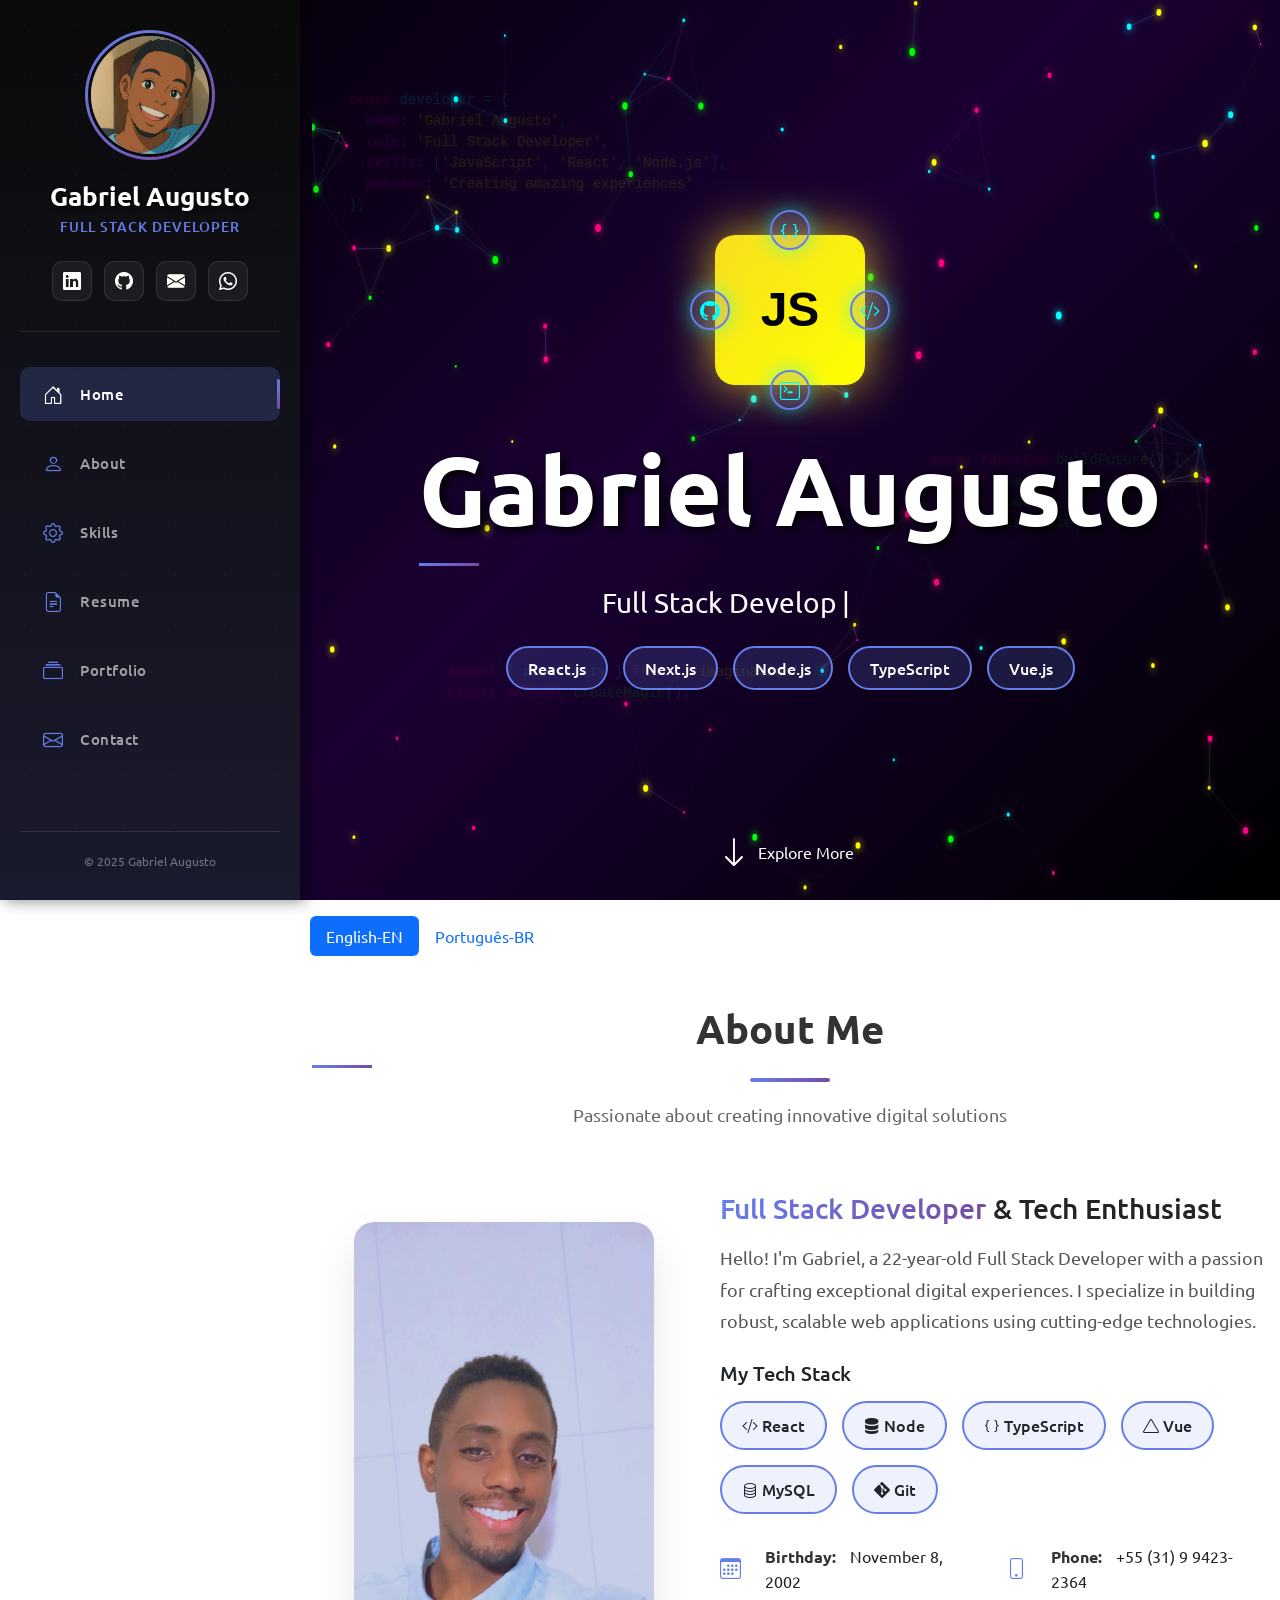
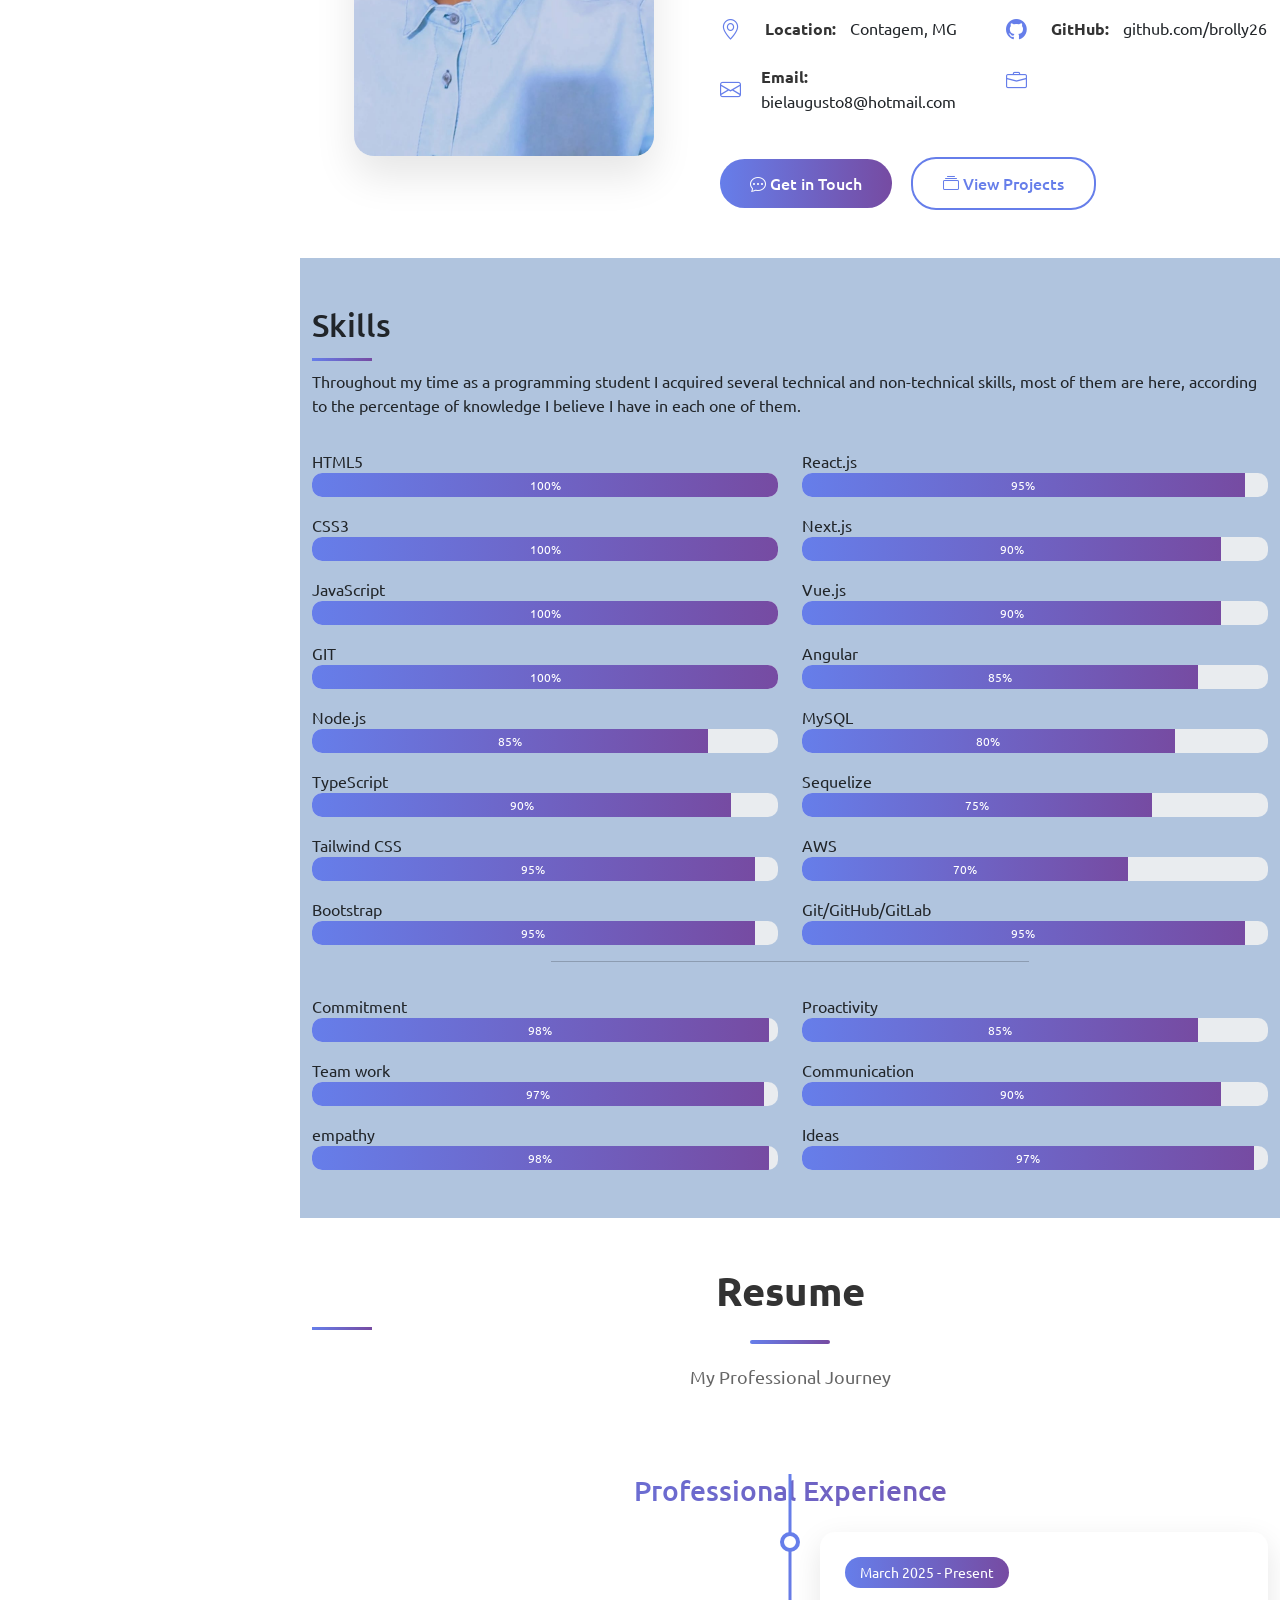
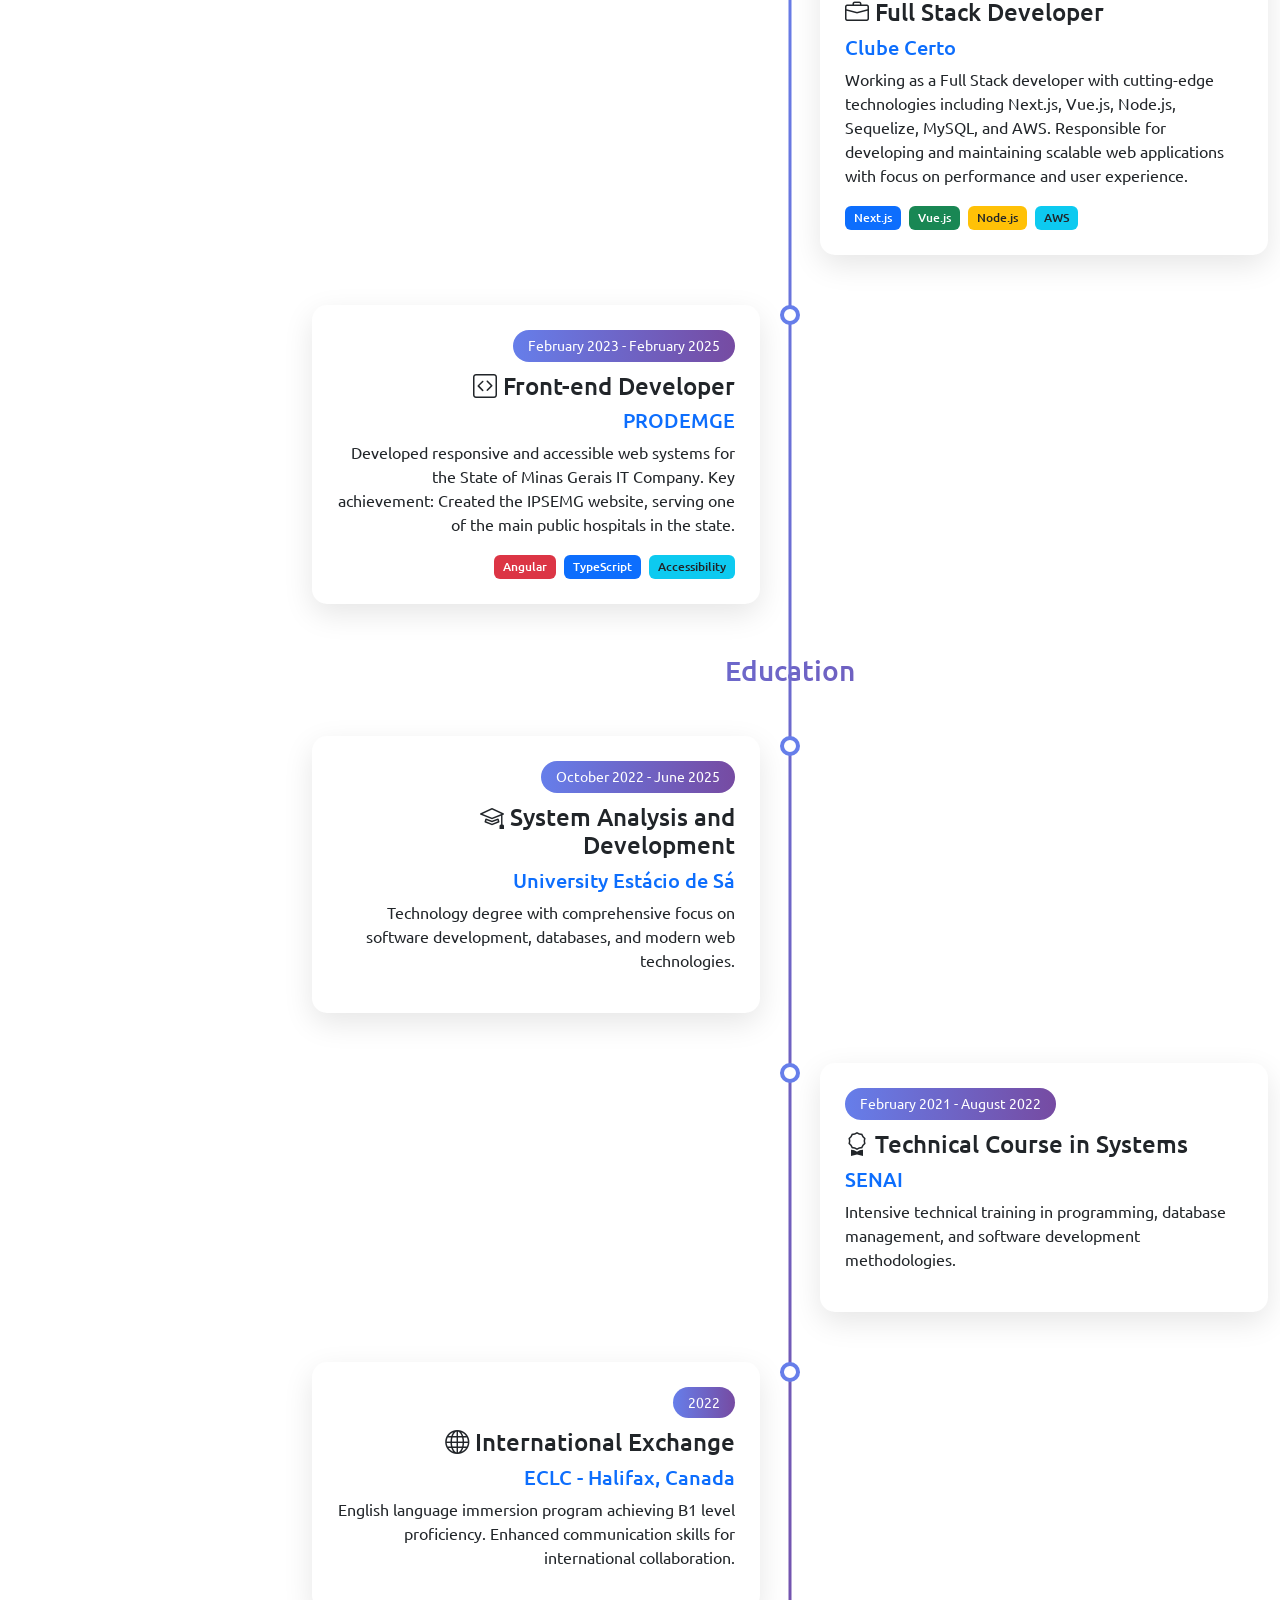
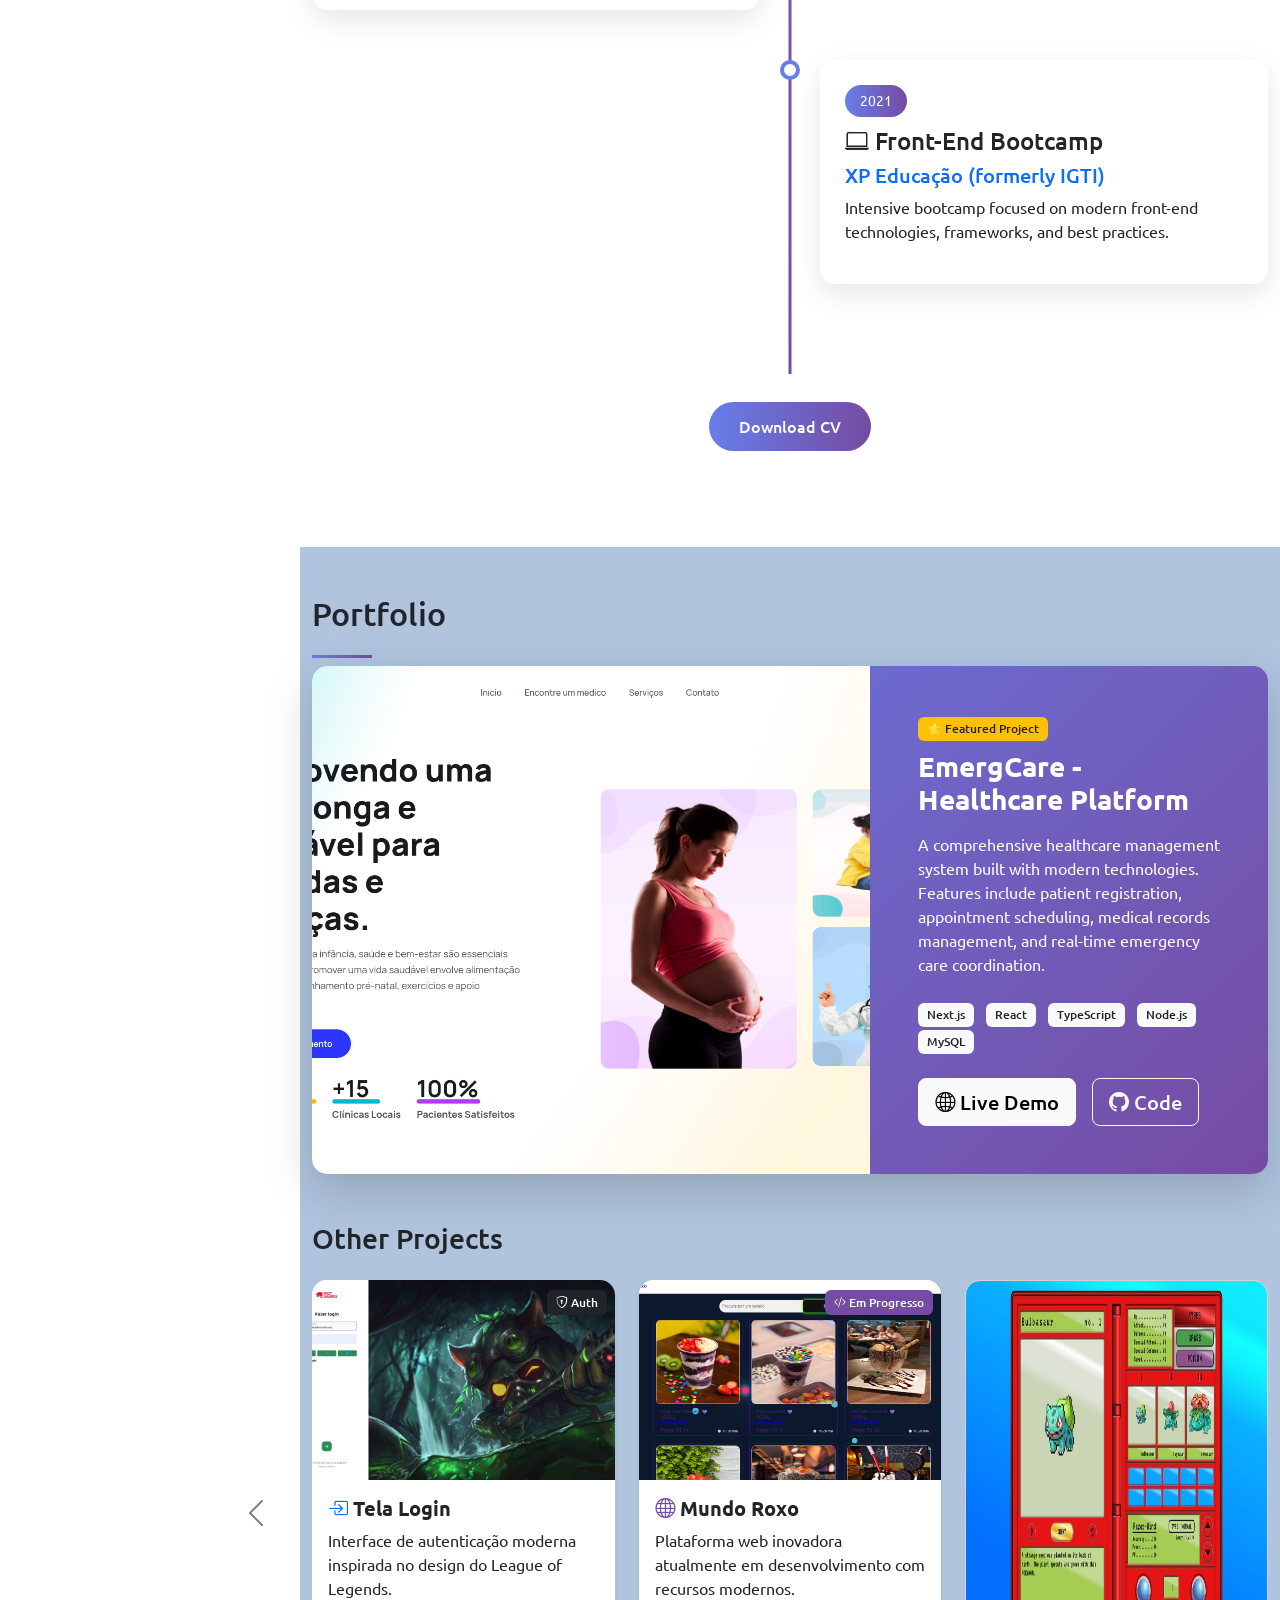
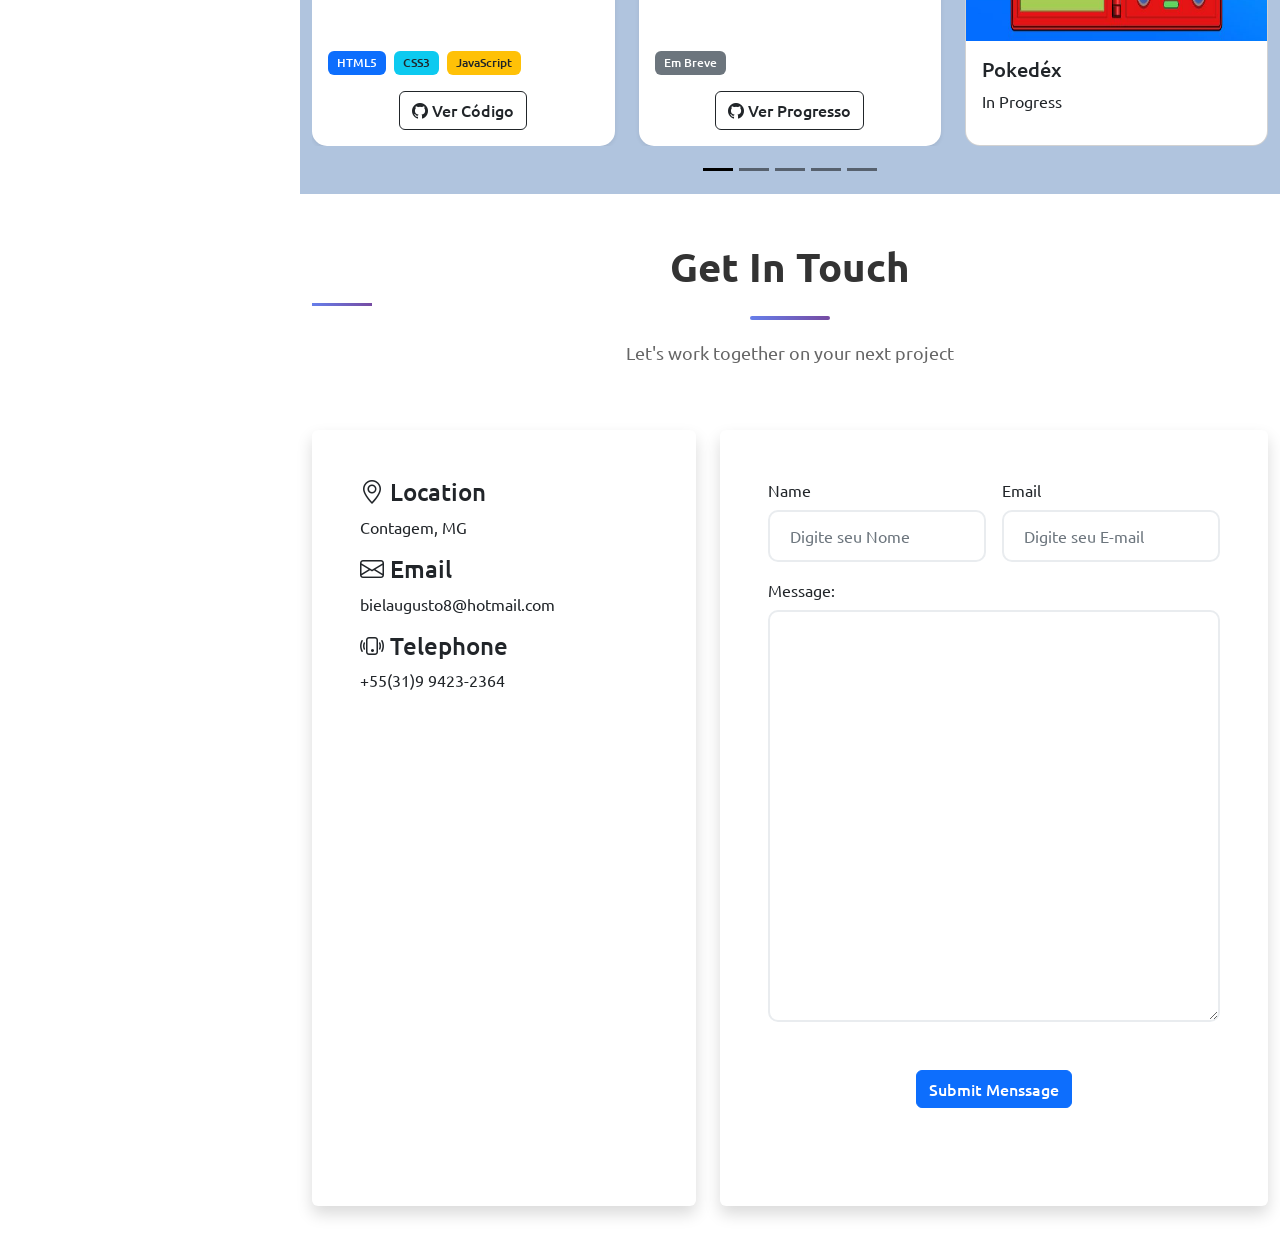
==== commit dbef9c6d: "Novos projetos adicionado" ====
--- a/templates/index.html
+++ b/templates/index.html
@@ -643,6 +643,12 @@
                   aria-current="true" aria-label="Slide 1"></button>
                 <button type="button" data-bs-target="#carouselPortfolio" data-bs-slide-to="1"
                   aria-label="Slide 2"></button>
+                <button type="button" data-bs-target="#carouselPortfolio" data-bs-slide-to="2"
+                  aria-label="Slide 3"></button>
+                <button type="button" data-bs-target="#carouselPortfolio" data-bs-slide-to="3"
+                  aria-label="Slide 4"></button>
+                <button type="button" data-bs-target="#carouselPortfolio" data-bs-slide-to="4"
+                  aria-label="Slide 5"></button>
               </div>
               <div class="carousel-inner">
                 <div class="carousel-item active" data-bs-interval="10000">
@@ -820,6 +826,236 @@
 
                   </div>
                 </div>
+
+                <!-- Slide 3: AI & Smart Tools -->
+                <div class="carousel-item" data-bs-interval="10000">
+                  <div class="row row-cols-1 row-cols-md-3 g-4">
+                    <div class="col">
+                      <div class="card h-100 shadow-sm border-0">
+                        <div class="position-relative overflow-hidden" style="height: 200px; background: linear-gradient(135deg, #0f2027, #203a43, #2c5364);">
+                          <div class="d-flex align-items-center justify-content-center h-100">
+                            <i class="bi bi-robot text-white" style="font-size: 4rem;"></i>
+                          </div>
+                          <div class="position-absolute top-0 end-0 m-2">
+                            <span class="badge bg-success"><i class="bi bi-cpu"></i> AI</span>
+                          </div>
+                        </div>
+                        <div class="card-body d-flex flex-column">
+                          <h5 class="card-title fw-bold"><i class="bi bi-search text-primary"></i> AI Website Diagnostics</h5>
+                          <p class="card-text flex-grow-1">Intelligent tool that analyzes websites and provides automated diagnostics with AI-powered improvement suggestions.</p>
+                          <div class="mb-3">
+                            <span class="badge bg-primary me-1">Next.js</span>
+                            <span class="badge bg-success me-1">AI</span>
+                            <span class="badge bg-info text-dark">API</span>
+                          </div>
+                          <div class="d-flex justify-content-center gap-2">
+                            <a href="https://ia-check-site-rvrt-1s5opz818-brolly26s-projects.vercel.app/" target='_blank' class="btn btn-outline-primary">
+                              <i class="bi bi-globe2"></i> Live Demo
+                            </a>
+                          </div>
+                        </div>
+                      </div>
+                    </div>
+
+                    <div class="col">
+                      <div class="card h-100 shadow-sm border-0">
+                        <div class="position-relative overflow-hidden" style="height: 200px; background: linear-gradient(135deg, #ee9ca7, #ffdde1);">
+                          <div class="d-flex align-items-center justify-content-center h-100">
+                            <i class="bi bi-send-fill text-white" style="font-size: 4rem;"></i>
+                          </div>
+                          <div class="position-absolute top-0 end-0 m-2">
+                            <span class="badge bg-danger"><i class="bi bi-lightning"></i> Smart</span>
+                          </div>
+                        </div>
+                        <div class="card-body d-flex flex-column">
+                          <h5 class="card-title fw-bold"><i class="bi bi-send text-danger"></i> SendSmart</h5>
+                          <p class="card-text flex-grow-1">Smart messaging platform designed to optimize and automate communication workflows efficiently.</p>
+                          <div class="mb-3">
+                            <span class="badge bg-primary me-1">React</span>
+                            <span class="badge bg-warning text-dark me-1">Node.js</span>
+                            <span class="badge bg-info text-dark">API</span>
+                          </div>
+                          <div class="d-flex justify-content-center gap-2">
+                            <a href="https://send-smart.vercel.app/" target='_blank' class="btn btn-outline-primary">
+                              <i class="bi bi-globe2"></i> Live Demo
+                            </a>
+                          </div>
+                        </div>
+                      </div>
+                    </div>
+
+                    <div class="col">
+                      <div class="card h-100 shadow-sm border-0">
+                        <div class="position-relative overflow-hidden" style="height: 200px; background: linear-gradient(135deg, #11998e, #38ef7d);">
+                          <div class="d-flex align-items-center justify-content-center h-100">
+                            <i class="bi bi-currency-exchange text-white" style="font-size: 4rem;"></i>
+                          </div>
+                          <div class="position-absolute top-0 end-0 m-2">
+                            <span class="badge bg-dark"><i class="bi bi-globe2"></i> Fintech</span>
+                          </div>
+                        </div>
+                        <div class="card-body d-flex flex-column">
+                          <h5 class="card-title fw-bold"><i class="bi bi-arrow-left-right text-success"></i> International Remittance Comparator</h5>
+                          <p class="card-text flex-grow-1">Platform that compares international remittance rates, helping users find the best exchange rates and lowest fees.</p>
+                          <div class="mb-3">
+                            <span class="badge bg-primary me-1">React</span>
+                            <span class="badge bg-warning text-dark me-1">JavaScript</span>
+                            <span class="badge bg-success">API</span>
+                          </div>
+                          <div class="d-flex justify-content-center gap-2">
+                            <a href="https://zuzu-mvp.vercel.app/" target='_blank' class="btn btn-outline-primary">
+                              <i class="bi bi-globe2"></i> Live Demo
+                            </a>
+                          </div>
+                        </div>
+                      </div>
+                    </div>
+                  </div>
+                </div>
+
+                <!-- Slide 4: Apps & Platforms -->
+                <div class="carousel-item" data-bs-interval="10000">
+                  <div class="row row-cols-1 row-cols-md-3 g-4">
+                    <div class="col">
+                      <div class="card h-100 shadow-sm border-0">
+                        <div class="position-relative overflow-hidden" style="height: 200px; background: linear-gradient(135deg, #a18cd1, #fbc2eb);">
+                          <div class="d-flex align-items-center justify-content-center h-100">
+                            <i class="bi bi-book text-white" style="font-size: 4rem;"></i>
+                          </div>
+                          <div class="position-absolute top-0 end-0 m-2">
+                            <span class="badge bg-purple" style="background-color: #764ba2;"><i class="bi bi-stars"></i> AI Kids</span>
+                          </div>
+                        </div>
+                        <div class="card-body d-flex flex-column">
+                          <h5 class="card-title fw-bold"><i class="bi bi-stars text-purple" style="color: #764ba2;"></i> Zuzu - AI Storyteller for Kids</h5>
+                          <p class="card-text flex-grow-1">An AI-powered platform that creates personalized, interactive stories for children, sparking imagination and creativity.</p>
+                          <div class="mb-3">
+                            <span class="badge bg-success me-1">AI</span>
+                            <span class="badge bg-primary me-1">React</span>
+                            <span class="badge bg-warning text-dark">Node.js</span>
+                          </div>
+                          <div class="d-flex justify-content-center gap-2">
+                            <span class="badge bg-secondary p-2">Coming Soon</span>
+                          </div>
+                        </div>
+                      </div>
+                    </div>
+
+                    <div class="col">
+                      <div class="card h-100 shadow-sm border-0">
+                        <div class="position-relative overflow-hidden" style="height: 200px; background: linear-gradient(135deg, #56ab2f, #a8e063);">
+                          <div class="d-flex align-items-center justify-content-center h-100">
+                            <i class="bi bi-dribbble text-white" style="font-size: 4rem;"></i>
+                          </div>
+                          <div class="position-absolute top-0 end-0 m-2">
+                            <span class="badge bg-success"><i class="bi bi-geo-alt"></i> Sports</span>
+                          </div>
+                        </div>
+                        <div class="card-body d-flex flex-column">
+                          <h5 class="card-title fw-bold"><i class="bi bi-geo-alt-fill text-success"></i> PegaBola - Find Courts Near You</h5>
+                          <p class="card-text flex-grow-1">Platform to discover and book football courts nearby, making it easy to organize matches with friends.</p>
+                          <div class="mb-3">
+                            <span class="badge bg-primary me-1">React</span>
+                            <span class="badge bg-info text-dark me-1">Maps API</span>
+                            <span class="badge bg-warning text-dark">JavaScript</span>
+                          </div>
+                          <div class="d-flex justify-content-center gap-2">
+                            <a href="https://pegabola.vercel.app/" target='_blank' class="btn btn-outline-primary">
+                              <i class="bi bi-globe2"></i> Live Demo
+                            </a>
+                          </div>
+                        </div>
+                      </div>
+                    </div>
+
+                    <div class="col">
+                      <div class="card h-100 shadow-sm border-0">
+                        <div class="position-relative overflow-hidden" style="height: 200px; background: linear-gradient(135deg, #f093fb, #f5576c);">
+                          <div class="d-flex align-items-center justify-content-center h-100">
+                            <i class="bi bi-balloon-heart text-white" style="font-size: 4rem;"></i>
+                          </div>
+                          <div class="position-absolute top-0 end-0 m-2">
+                            <span class="badge bg-danger"><i class="bi bi-briefcase"></i> Freelance</span>
+                          </div>
+                        </div>
+                        <div class="card-body d-flex flex-column">
+                          <h5 class="card-title fw-bold"><i class="bi bi-balloon-heart-fill text-danger"></i> Festejar - Event Planning</h5>
+                          <p class="card-text flex-grow-1">Complete event planning platform built as a freelance project, helping users organize and manage celebrations.</p>
+                          <div class="mb-3">
+                            <span class="badge bg-primary me-1">React</span>
+                            <span class="badge bg-info text-dark me-1">CSS3</span>
+                            <span class="badge bg-danger">Freelance</span>
+                          </div>
+                          <div class="d-flex justify-content-center gap-2">
+                            <a href="https://festejar.vercel.app/" target='_blank' class="btn btn-outline-primary">
+                              <i class="bi bi-globe2"></i> Live Demo
+                            </a>
+                          </div>
+                        </div>
+                      </div>
+                    </div>
+                  </div>
+                </div>
+
+                <!-- Slide 5: Freelance Projects -->
+                <div class="carousel-item" data-bs-interval="10000">
+                  <div class="row row-cols-1 row-cols-md-3 g-4">
+                    <div class="col">
+                      <div class="card h-100 shadow-sm border-0">
+                        <div class="position-relative overflow-hidden" style="height: 200px; background: linear-gradient(135deg, #f7971e, #ffd200);">
+                          <div class="d-flex align-items-center justify-content-center h-100">
+                            <i class="bi bi-truck text-white" style="font-size: 4rem;"></i>
+                          </div>
+                          <div class="position-absolute top-0 end-0 m-2">
+                            <span class="badge bg-warning text-dark"><i class="bi bi-briefcase"></i> Freelance</span>
+                          </div>
+                        </div>
+                        <div class="card-body d-flex flex-column">
+                          <h5 class="card-title fw-bold"><i class="bi bi-building text-warning"></i> PP Locação - Equipment Rental</h5>
+                          <p class="card-text flex-grow-1">Institutional website for an equipment rental company, featuring service catalog and contact integration.</p>
+                          <div class="mb-3">
+                            <span class="badge bg-primary me-1">HTML5</span>
+                            <span class="badge bg-info text-dark me-1">CSS3</span>
+                            <span class="badge bg-danger">Freelance</span>
+                          </div>
+                          <div class="d-flex justify-content-center gap-2">
+                            <a href="https://www.pplocacaoltda.com.br/" target='_blank' class="btn btn-outline-primary">
+                              <i class="bi bi-globe2"></i> Live Demo
+                            </a>
+                          </div>
+                        </div>
+                      </div>
+                    </div>
+
+                    <div class="col">
+                      <div class="card h-100 shadow-sm border-0">
+                        <div class="position-relative overflow-hidden" style="height: 200px; background: linear-gradient(135deg, #4facfe, #00f2fe);">
+                          <div class="d-flex align-items-center justify-content-center h-100">
+                            <i class="bi bi-mortarboard text-white" style="font-size: 4rem;"></i>
+                          </div>
+                          <div class="position-absolute top-0 end-0 m-2">
+                            <span class="badge bg-info text-dark"><i class="bi bi-briefcase"></i> Freelance</span>
+                          </div>
+                        </div>
+                        <div class="card-body d-flex flex-column">
+                          <h5 class="card-title fw-bold"><i class="bi bi-mortarboard-fill text-info"></i> Escola Infly - Educational Platform</h5>
+                          <p class="card-text flex-grow-1">Modern website for an educational institution, featuring enrollment system, course information and institutional content.</p>
+                          <div class="mb-3">
+                            <span class="badge bg-primary me-1">React</span>
+                            <span class="badge bg-warning text-dark me-1">JavaScript</span>
+                            <span class="badge bg-danger">Freelance</span>
+                          </div>
+                          <div class="d-flex justify-content-center gap-2">
+                            <a href="https://escolainfly.com.br" target='_blank' class="btn btn-outline-primary">
+                              <i class="bi bi-globe2"></i> Live Demo
+                            </a>
+                          </div>
+                        </div>
+                      </div>
+                    </div>
+                  </div>
+                </div>
+
               </div>
               <button class="carousel-control-prev" type="button" data-bs-target="#carouselPortfolio"
                 data-bs-slide="prev">
@@ -1300,12 +1536,18 @@
 
             <!-- Outros Projetos -->
             <h3 class="mb-4">Outros Projetos</h3>
-            <div id="carouselPortfolio" class="carousel carousel-dark slide" data-bs-ride="carousel">
+            <div id="carouselPortfolioPT" class="carousel carousel-dark slide" data-bs-ride="carousel">
               <div class="carousel-indicators">
-                <button type="button" data-bs-target="#carouselPortfolio" data-bs-slide-to="0" class="active"
+                <button type="button" data-bs-target="#carouselPortfolioPT" data-bs-slide-to="0" class="active"
                   aria-current="true" aria-label="Slide 1"></button>
-                <button type="button" data-bs-target="#carouselPortfolio" data-bs-slide-to="1"
+                <button type="button" data-bs-target="#carouselPortfolioPT" data-bs-slide-to="1"
                   aria-label="Slide 2"></button>
+                <button type="button" data-bs-target="#carouselPortfolioPT" data-bs-slide-to="2"
+                  aria-label="Slide 3"></button>
+                <button type="button" data-bs-target="#carouselPortfolioPT" data-bs-slide-to="3"
+                  aria-label="Slide 4"></button>
+                <button type="button" data-bs-target="#carouselPortfolioPT" data-bs-slide-to="4"
+                  aria-label="Slide 5"></button>
               </div>
               <div class="carousel-inner">
                 <div class="carousel-item active" data-bs-interval="10000">
@@ -1481,17 +1723,246 @@
                         </div>
                       </div>
                     </div>
-              
-
-                  </div>
-                </div>
-              </div>
-              <button class="carousel-control-prev" type="button" data-bs-target="#carouselPortfolio"
+
+                  </div>
+                </div>
+
+                <!-- Slide 3: IA & Ferramentas Inteligentes -->
+                <div class="carousel-item" data-bs-interval="10000">
+                  <div class="row row-cols-1 row-cols-md-3 g-4">
+                    <div class="col">
+                      <div class="card h-100 shadow-sm border-0">
+                        <div class="position-relative overflow-hidden" style="height: 200px; background: linear-gradient(135deg, #0f2027, #203a43, #2c5364);">
+                          <div class="d-flex align-items-center justify-content-center h-100">
+                            <i class="bi bi-robot text-white" style="font-size: 4rem;"></i>
+                          </div>
+                          <div class="position-absolute top-0 end-0 m-2">
+                            <span class="badge bg-success"><i class="bi bi-cpu"></i> IA</span>
+                          </div>
+                        </div>
+                        <div class="card-body d-flex flex-column">
+                          <h5 class="card-title fw-bold"><i class="bi bi-search text-primary"></i> Diagnóstico Inteligente com IA</h5>
+                          <p class="card-text flex-grow-1">Ferramenta inteligente que analisa websites e fornece diagnósticos automatizados com sugestões de melhorias baseadas em IA.</p>
+                          <div class="mb-3">
+                            <span class="badge bg-primary me-1">Next.js</span>
+                            <span class="badge bg-success me-1">IA</span>
+                            <span class="badge bg-info text-dark">API</span>
+                          </div>
+                          <div class="d-flex justify-content-center gap-2">
+                            <a href="https://ia-check-site-rvrt-1s5opz818-brolly26s-projects.vercel.app/" target='_blank' class="btn btn-outline-primary">
+                              <i class="bi bi-globe2"></i> Ver Projeto
+                            </a>
+                          </div>
+                        </div>
+                      </div>
+                    </div>
+
+                    <div class="col">
+                      <div class="card h-100 shadow-sm border-0">
+                        <div class="position-relative overflow-hidden" style="height: 200px; background: linear-gradient(135deg, #ee9ca7, #ffdde1);">
+                          <div class="d-flex align-items-center justify-content-center h-100">
+                            <i class="bi bi-send-fill text-white" style="font-size: 4rem;"></i>
+                          </div>
+                          <div class="position-absolute top-0 end-0 m-2">
+                            <span class="badge bg-danger"><i class="bi bi-lightning"></i> Smart</span>
+                          </div>
+                        </div>
+                        <div class="card-body d-flex flex-column">
+                          <h5 class="card-title fw-bold"><i class="bi bi-send text-danger"></i> SendSmart - Mensagens Inteligentes</h5>
+                          <p class="card-text flex-grow-1">Plataforma de mensagens inteligentes projetada para otimizar e automatizar fluxos de comunicação de forma eficiente.</p>
+                          <div class="mb-3">
+                            <span class="badge bg-primary me-1">React</span>
+                            <span class="badge bg-warning text-dark me-1">Node.js</span>
+                            <span class="badge bg-info text-dark">API</span>
+                          </div>
+                          <div class="d-flex justify-content-center gap-2">
+                            <a href="https://send-smart.vercel.app/" target='_blank' class="btn btn-outline-primary">
+                              <i class="bi bi-globe2"></i> Ver Projeto
+                            </a>
+                          </div>
+                        </div>
+                      </div>
+                    </div>
+
+                    <div class="col">
+                      <div class="card h-100 shadow-sm border-0">
+                        <div class="position-relative overflow-hidden" style="height: 200px; background: linear-gradient(135deg, #11998e, #38ef7d);">
+                          <div class="d-flex align-items-center justify-content-center h-100">
+                            <i class="bi bi-currency-exchange text-white" style="font-size: 4rem;"></i>
+                          </div>
+                          <div class="position-absolute top-0 end-0 m-2">
+                            <span class="badge bg-dark"><i class="bi bi-globe2"></i> Fintech</span>
+                          </div>
+                        </div>
+                        <div class="card-body d-flex flex-column">
+                          <h5 class="card-title fw-bold"><i class="bi bi-arrow-left-right text-success"></i> Comparador de Remessas Internacionais</h5>
+                          <p class="card-text flex-grow-1">Plataforma que compara taxas de remessas internacionais, ajudando usuários a encontrar as melhores cotações e menores taxas.</p>
+                          <div class="mb-3">
+                            <span class="badge bg-primary me-1">React</span>
+                            <span class="badge bg-warning text-dark me-1">JavaScript</span>
+                            <span class="badge bg-success">API</span>
+                          </div>
+                          <div class="d-flex justify-content-center gap-2">
+                            <a href="https://zuzu-mvp.vercel.app/" target='_blank' class="btn btn-outline-primary">
+                              <i class="bi bi-globe2"></i> Ver Projeto
+                            </a>
+                          </div>
+                        </div>
+                      </div>
+                    </div>
+                  </div>
+                </div>
+
+                <!-- Slide 4: Apps & Plataformas -->
+                <div class="carousel-item" data-bs-interval="10000">
+                  <div class="row row-cols-1 row-cols-md-3 g-4">
+                    <div class="col">
+                      <div class="card h-100 shadow-sm border-0">
+                        <div class="position-relative overflow-hidden" style="height: 200px; background: linear-gradient(135deg, #a18cd1, #fbc2eb);">
+                          <div class="d-flex align-items-center justify-content-center h-100">
+                            <i class="bi bi-book text-white" style="font-size: 4rem;"></i>
+                          </div>
+                          <div class="position-absolute top-0 end-0 m-2">
+                            <span class="badge bg-purple" style="background-color: #764ba2;"><i class="bi bi-stars"></i> IA Kids</span>
+                          </div>
+                        </div>
+                        <div class="card-body d-flex flex-column">
+                          <h5 class="card-title fw-bold"><i class="bi bi-stars text-purple" style="color: #764ba2;"></i> Zuzu - IA Contadora de Histórias</h5>
+                          <p class="card-text flex-grow-1">Plataforma com IA que cria histórias personalizadas e interativas para crianças, estimulando a imaginação e criatividade.</p>
+                          <div class="mb-3">
+                            <span class="badge bg-success me-1">IA</span>
+                            <span class="badge bg-primary me-1">React</span>
+                            <span class="badge bg-warning text-dark">Node.js</span>
+                          </div>
+                          <div class="d-flex justify-content-center gap-2">
+                            <span class="badge bg-secondary p-2">Em Breve</span>
+                          </div>
+                        </div>
+                      </div>
+                    </div>
+
+                    <div class="col">
+                      <div class="card h-100 shadow-sm border-0">
+                        <div class="position-relative overflow-hidden" style="height: 200px; background: linear-gradient(135deg, #56ab2f, #a8e063);">
+                          <div class="d-flex align-items-center justify-content-center h-100">
+                            <i class="bi bi-dribbble text-white" style="font-size: 4rem;"></i>
+                          </div>
+                          <div class="position-absolute top-0 end-0 m-2">
+                            <span class="badge bg-success"><i class="bi bi-geo-alt"></i> Esportes</span>
+                          </div>
+                        </div>
+                        <div class="card-body d-flex flex-column">
+                          <h5 class="card-title fw-bold"><i class="bi bi-geo-alt-fill text-success"></i> PegaBola - Quadras Perto de Você</h5>
+                          <p class="card-text flex-grow-1">Plataforma para descobrir e reservar quadras de futebol próximas, facilitando a organização de partidas com amigos.</p>
+                          <div class="mb-3">
+                            <span class="badge bg-primary me-1">React</span>
+                            <span class="badge bg-info text-dark me-1">Maps API</span>
+                            <span class="badge bg-warning text-dark">JavaScript</span>
+                          </div>
+                          <div class="d-flex justify-content-center gap-2">
+                            <a href="https://pegabola.vercel.app/" target='_blank' class="btn btn-outline-primary">
+                              <i class="bi bi-globe2"></i> Ver Projeto
+                            </a>
+                          </div>
+                        </div>
+                      </div>
+                    </div>
+
+                    <div class="col">
+                      <div class="card h-100 shadow-sm border-0">
+                        <div class="position-relative overflow-hidden" style="height: 200px; background: linear-gradient(135deg, #f093fb, #f5576c);">
+                          <div class="d-flex align-items-center justify-content-center h-100">
+                            <i class="bi bi-balloon-heart text-white" style="font-size: 4rem;"></i>
+                          </div>
+                          <div class="position-absolute top-0 end-0 m-2">
+                            <span class="badge bg-danger"><i class="bi bi-briefcase"></i> Freelance</span>
+                          </div>
+                        </div>
+                        <div class="card-body d-flex flex-column">
+                          <h5 class="card-title fw-bold"><i class="bi bi-balloon-heart-fill text-danger"></i> Festejar - Planejamento de Eventos</h5>
+                          <p class="card-text flex-grow-1">Plataforma completa de planejamento de eventos desenvolvida como freelance, ajudando usuários a organizar e gerenciar celebrações.</p>
+                          <div class="mb-3">
+                            <span class="badge bg-primary me-1">React</span>
+                            <span class="badge bg-info text-dark me-1">CSS3</span>
+                            <span class="badge bg-danger">Freelance</span>
+                          </div>
+                          <div class="d-flex justify-content-center gap-2">
+                            <a href="https://festejar.vercel.app/" target='_blank' class="btn btn-outline-primary">
+                              <i class="bi bi-globe2"></i> Ver Projeto
+                            </a>
+                          </div>
+                        </div>
+                      </div>
+                    </div>
+                  </div>
+                </div>
+
+                <!-- Slide 5: Projetos Freelance -->
+                <div class="carousel-item" data-bs-interval="10000">
+                  <div class="row row-cols-1 row-cols-md-3 g-4">
+                    <div class="col">
+                      <div class="card h-100 shadow-sm border-0">
+                        <div class="position-relative overflow-hidden" style="height: 200px; background: linear-gradient(135deg, #f7971e, #ffd200);">
+                          <div class="d-flex align-items-center justify-content-center h-100">
+                            <i class="bi bi-truck text-white" style="font-size: 4rem;"></i>
+                          </div>
+                          <div class="position-absolute top-0 end-0 m-2">
+                            <span class="badge bg-warning text-dark"><i class="bi bi-briefcase"></i> Freelance</span>
+                          </div>
+                        </div>
+                        <div class="card-body d-flex flex-column">
+                          <h5 class="card-title fw-bold"><i class="bi bi-building text-warning"></i> PP Locação - Aluguel de Equipamentos</h5>
+                          <p class="card-text flex-grow-1">Site institucional para empresa de locação de equipamentos, com catálogo de serviços e integração de contato.</p>
+                          <div class="mb-3">
+                            <span class="badge bg-primary me-1">HTML5</span>
+                            <span class="badge bg-info text-dark me-1">CSS3</span>
+                            <span class="badge bg-danger">Freelance</span>
+                          </div>
+                          <div class="d-flex justify-content-center gap-2">
+                            <a href="https://www.pplocacaoltda.com.br/" target='_blank' class="btn btn-outline-primary">
+                              <i class="bi bi-globe2"></i> Ver Projeto
+                            </a>
+                          </div>
+                        </div>
+                      </div>
+                    </div>
+
+                    <div class="col">
+                      <div class="card h-100 shadow-sm border-0">
+                        <div class="position-relative overflow-hidden" style="height: 200px; background: linear-gradient(135deg, #4facfe, #00f2fe);">
+                          <div class="d-flex align-items-center justify-content-center h-100">
+                            <i class="bi bi-mortarboard text-white" style="font-size: 4rem;"></i>
+                          </div>
+                          <div class="position-absolute top-0 end-0 m-2">
+                            <span class="badge bg-info text-dark"><i class="bi bi-briefcase"></i> Freelance</span>
+                          </div>
+                        </div>
+                        <div class="card-body d-flex flex-column">
+                          <h5 class="card-title fw-bold"><i class="bi bi-mortarboard-fill text-info"></i> Escola Infly - Plataforma Educacional</h5>
+                          <p class="card-text flex-grow-1">Site moderno para instituição de ensino, com sistema de matrículas, informações de cursos e conteúdo institucional.</p>
+                          <div class="mb-3">
+                            <span class="badge bg-primary me-1">React</span>
+                            <span class="badge bg-warning text-dark me-1">JavaScript</span>
+                            <span class="badge bg-danger">Freelance</span>
+                          </div>
+                          <div class="d-flex justify-content-center gap-2">
+                            <a href="https://escolainfly.com.br" target='_blank' class="btn btn-outline-primary">
+                              <i class="bi bi-globe2"></i> Ver Projeto
+                            </a>
+                          </div>
+                        </div>
+                      </div>
+                    </div>
+                  </div>
+                </div>
+
+              </div>
+              <button class="carousel-control-prev" type="button" data-bs-target="#carouselPortfolioPT"
                 data-bs-slide="prev">
                 <span class="carousel-control-prev-icon" aria-hidden="true"></span>
                 <span class="visually-hidden">Previous</span>
               </button>
-              <button class="carousel-control-next" type="button" data-bs-target="#carouselPortfolio"
+              <button class="carousel-control-next" type="button" data-bs-target="#carouselPortfolioPT"
                 data-bs-slide="next">
                 <span class="carousel-control-next-icon" aria-hidden="true"></span>
                 <span class="visually-hidden">Next</span>
@@ -1499,7 +1970,7 @@
             </div>
           </div>
         </section>
-        
+
 
         <!-- Bootstrap JS and Popper.js -->
         <script src="https://cdn.jsdelivr.net/npm/@popperjs/core@2.9.2/dist/umd/popper.min.js"></script>
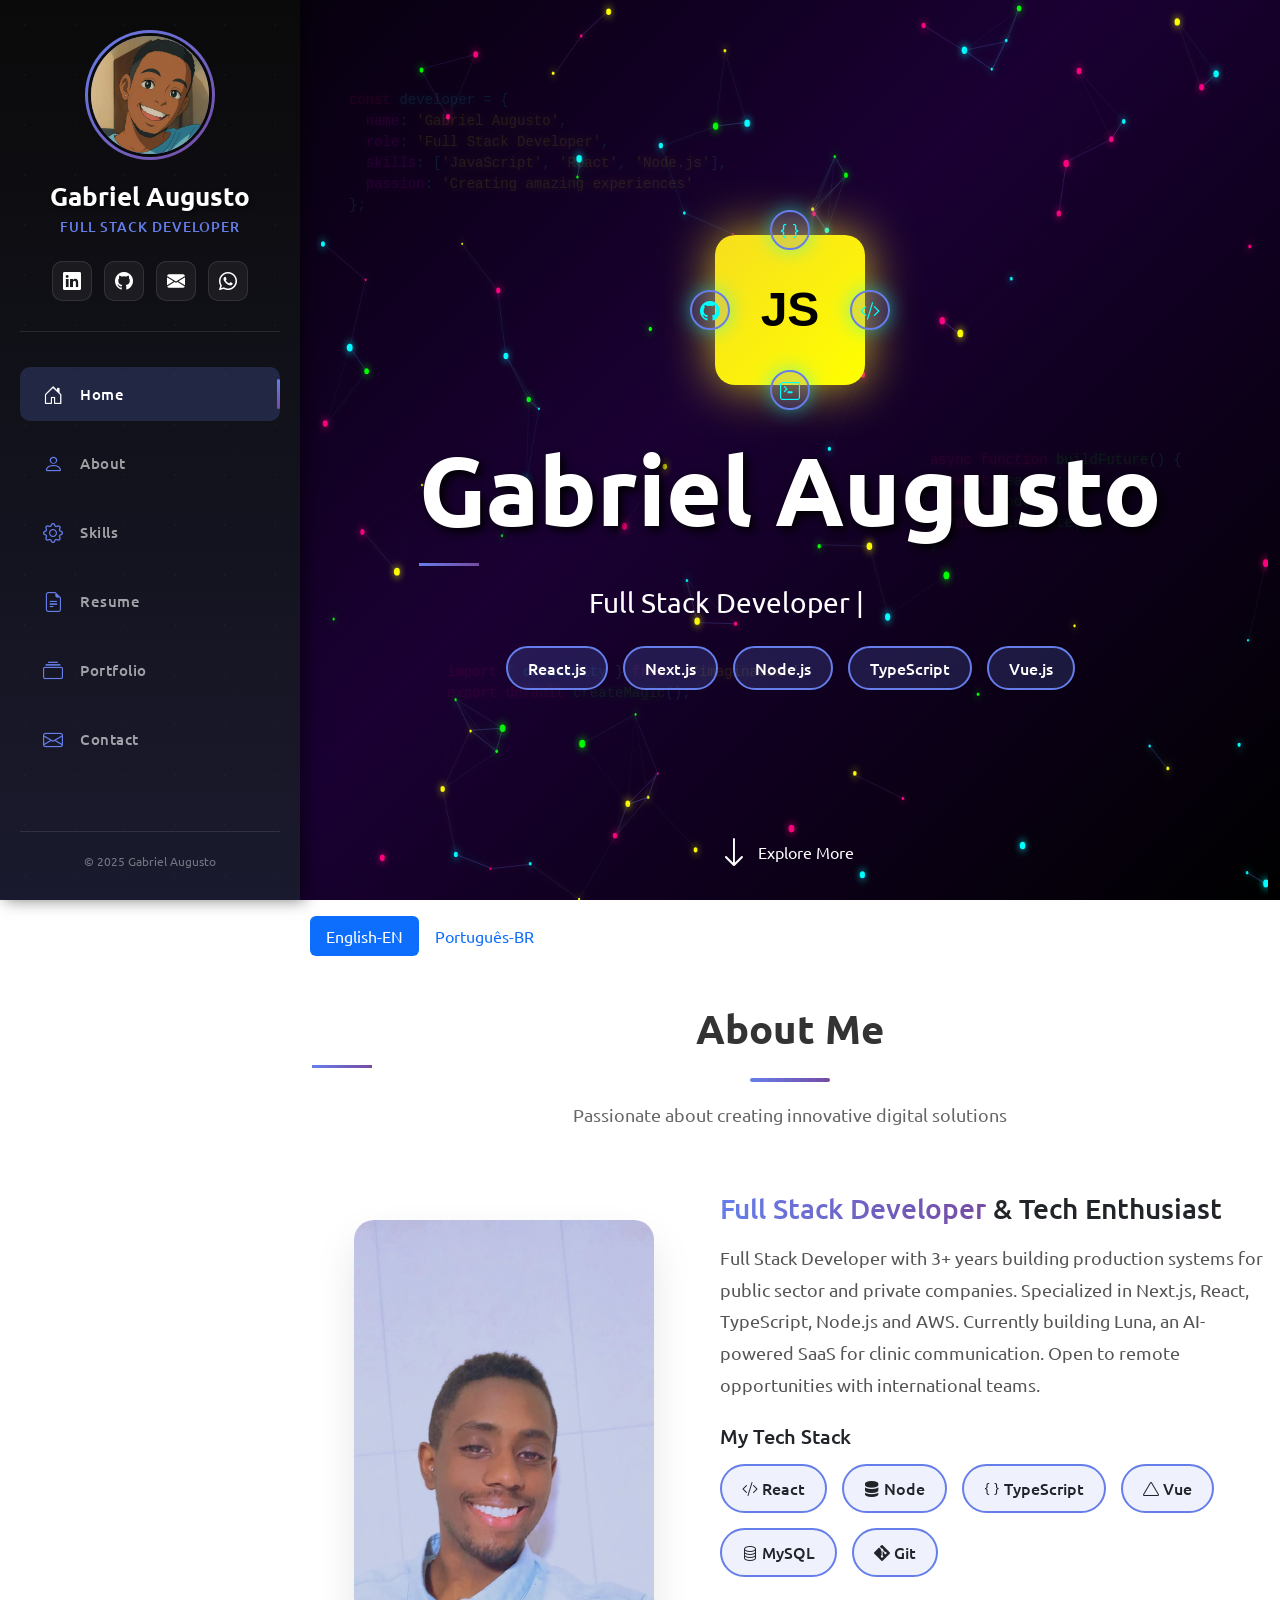
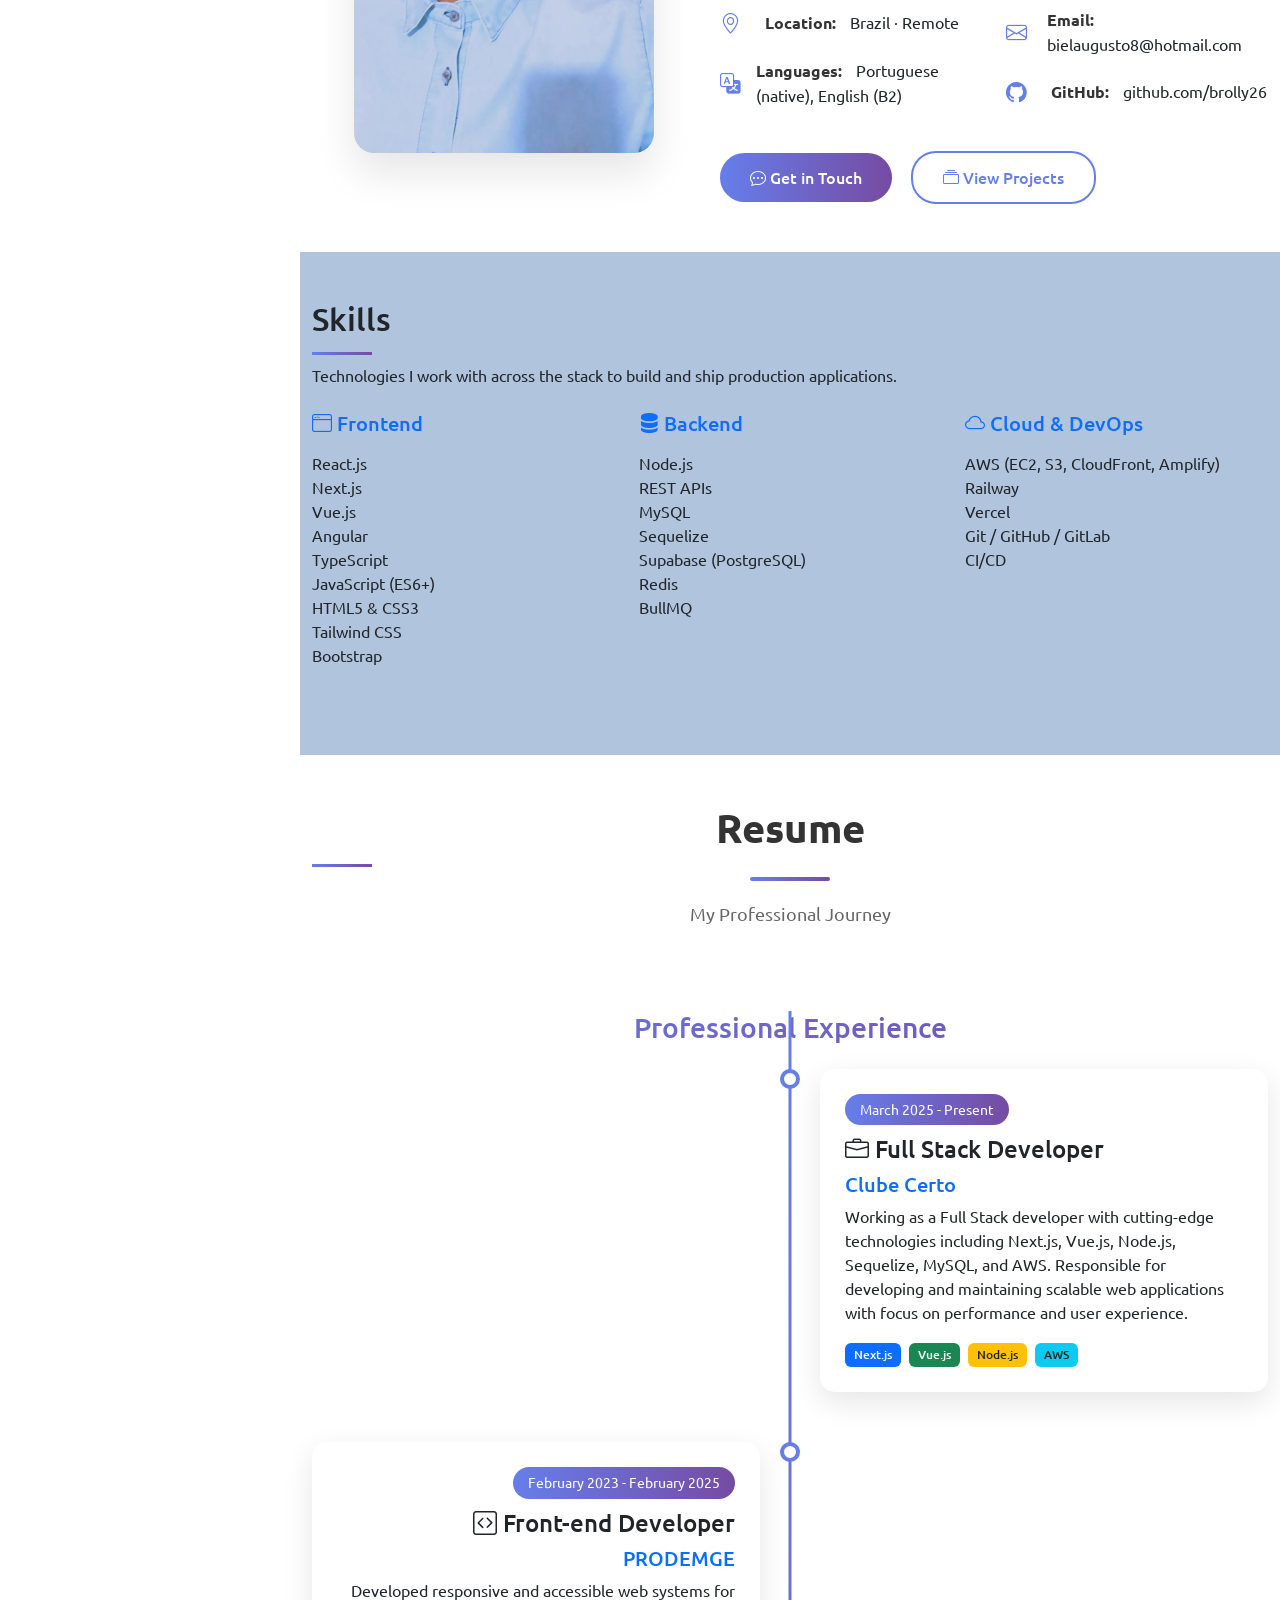
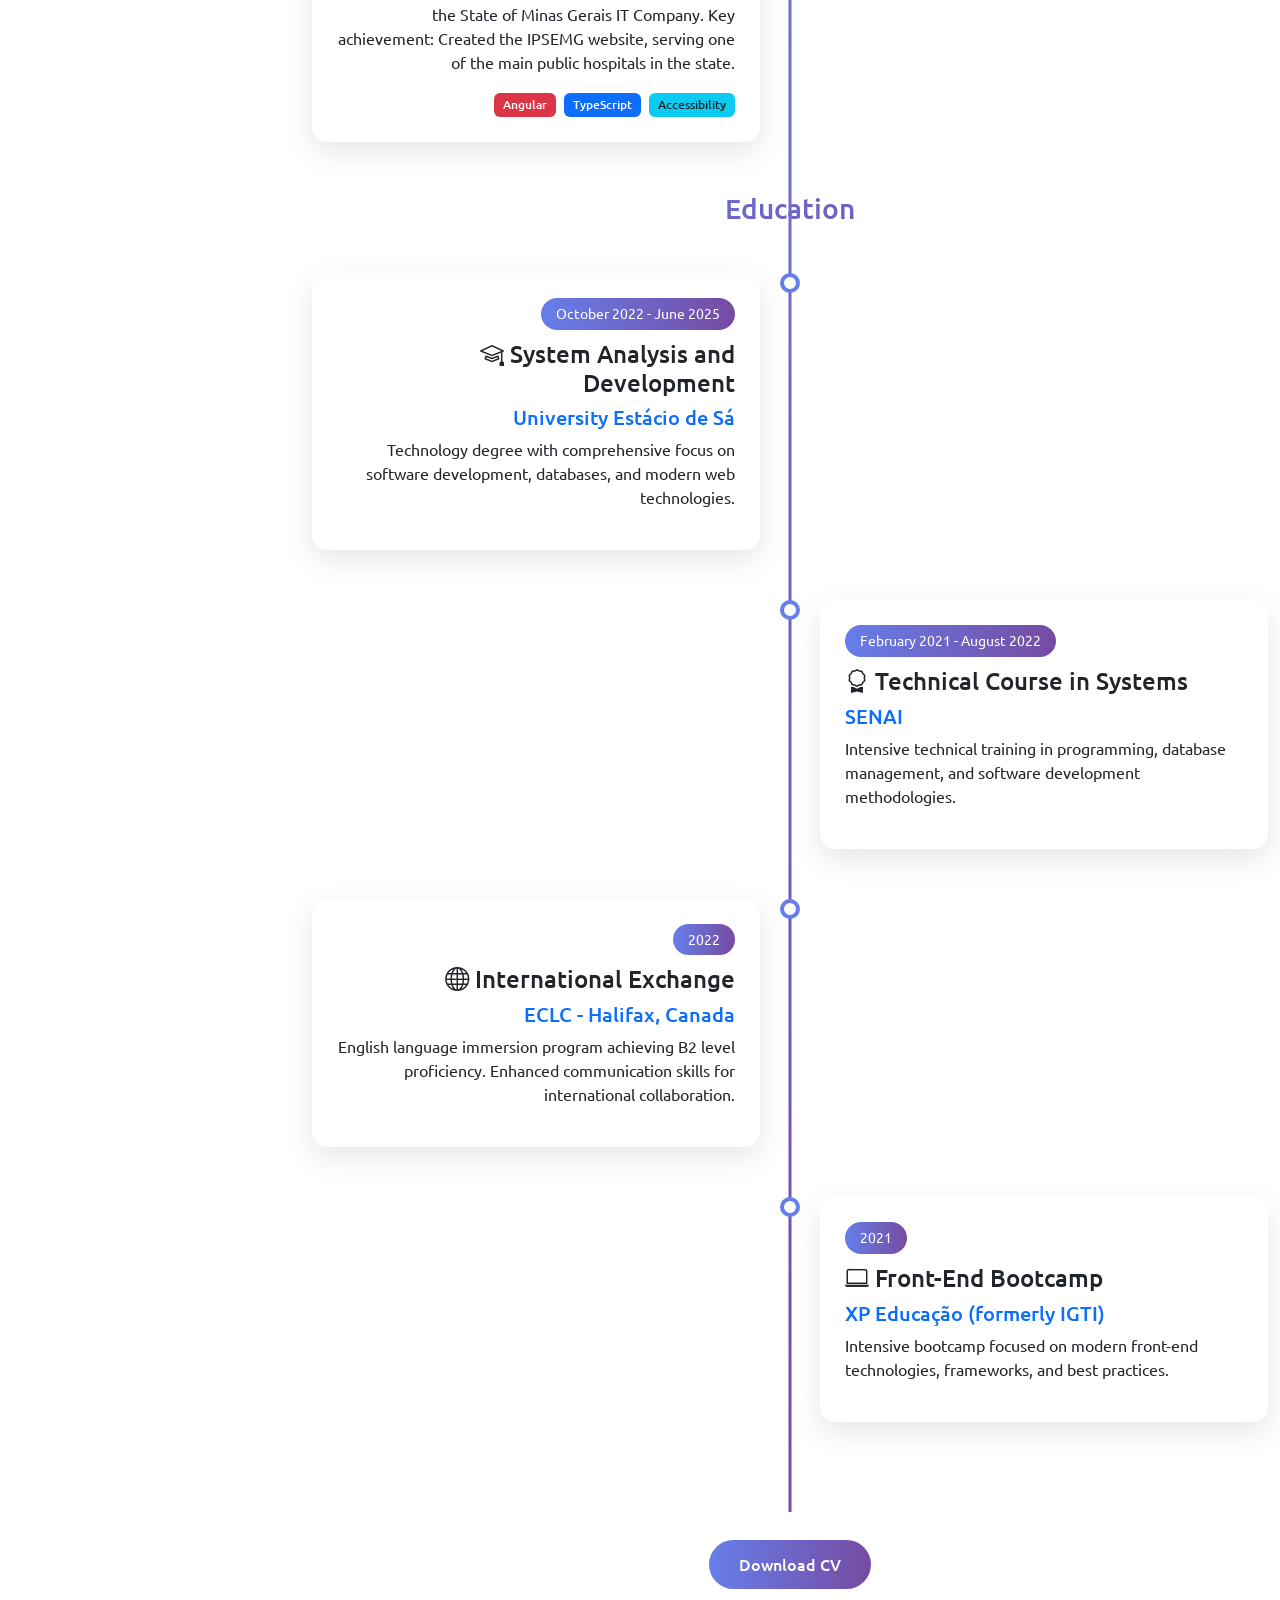
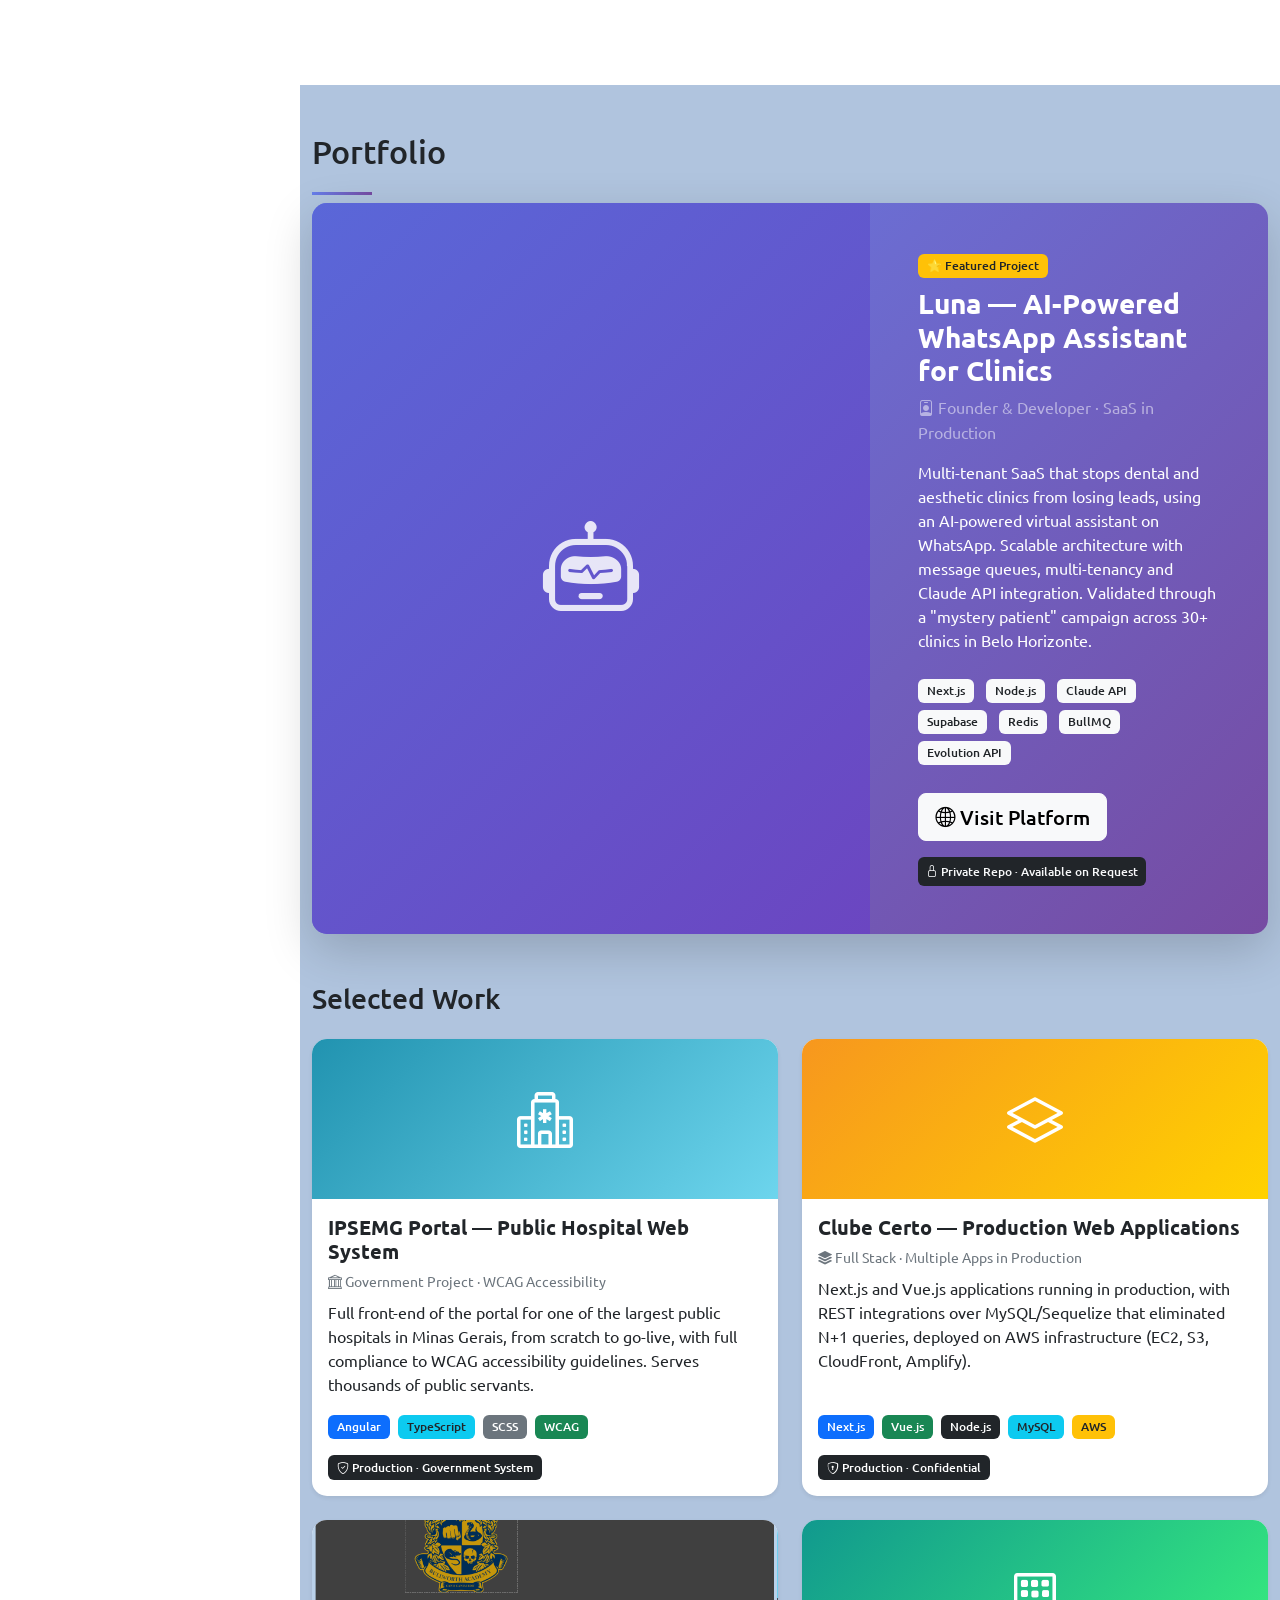
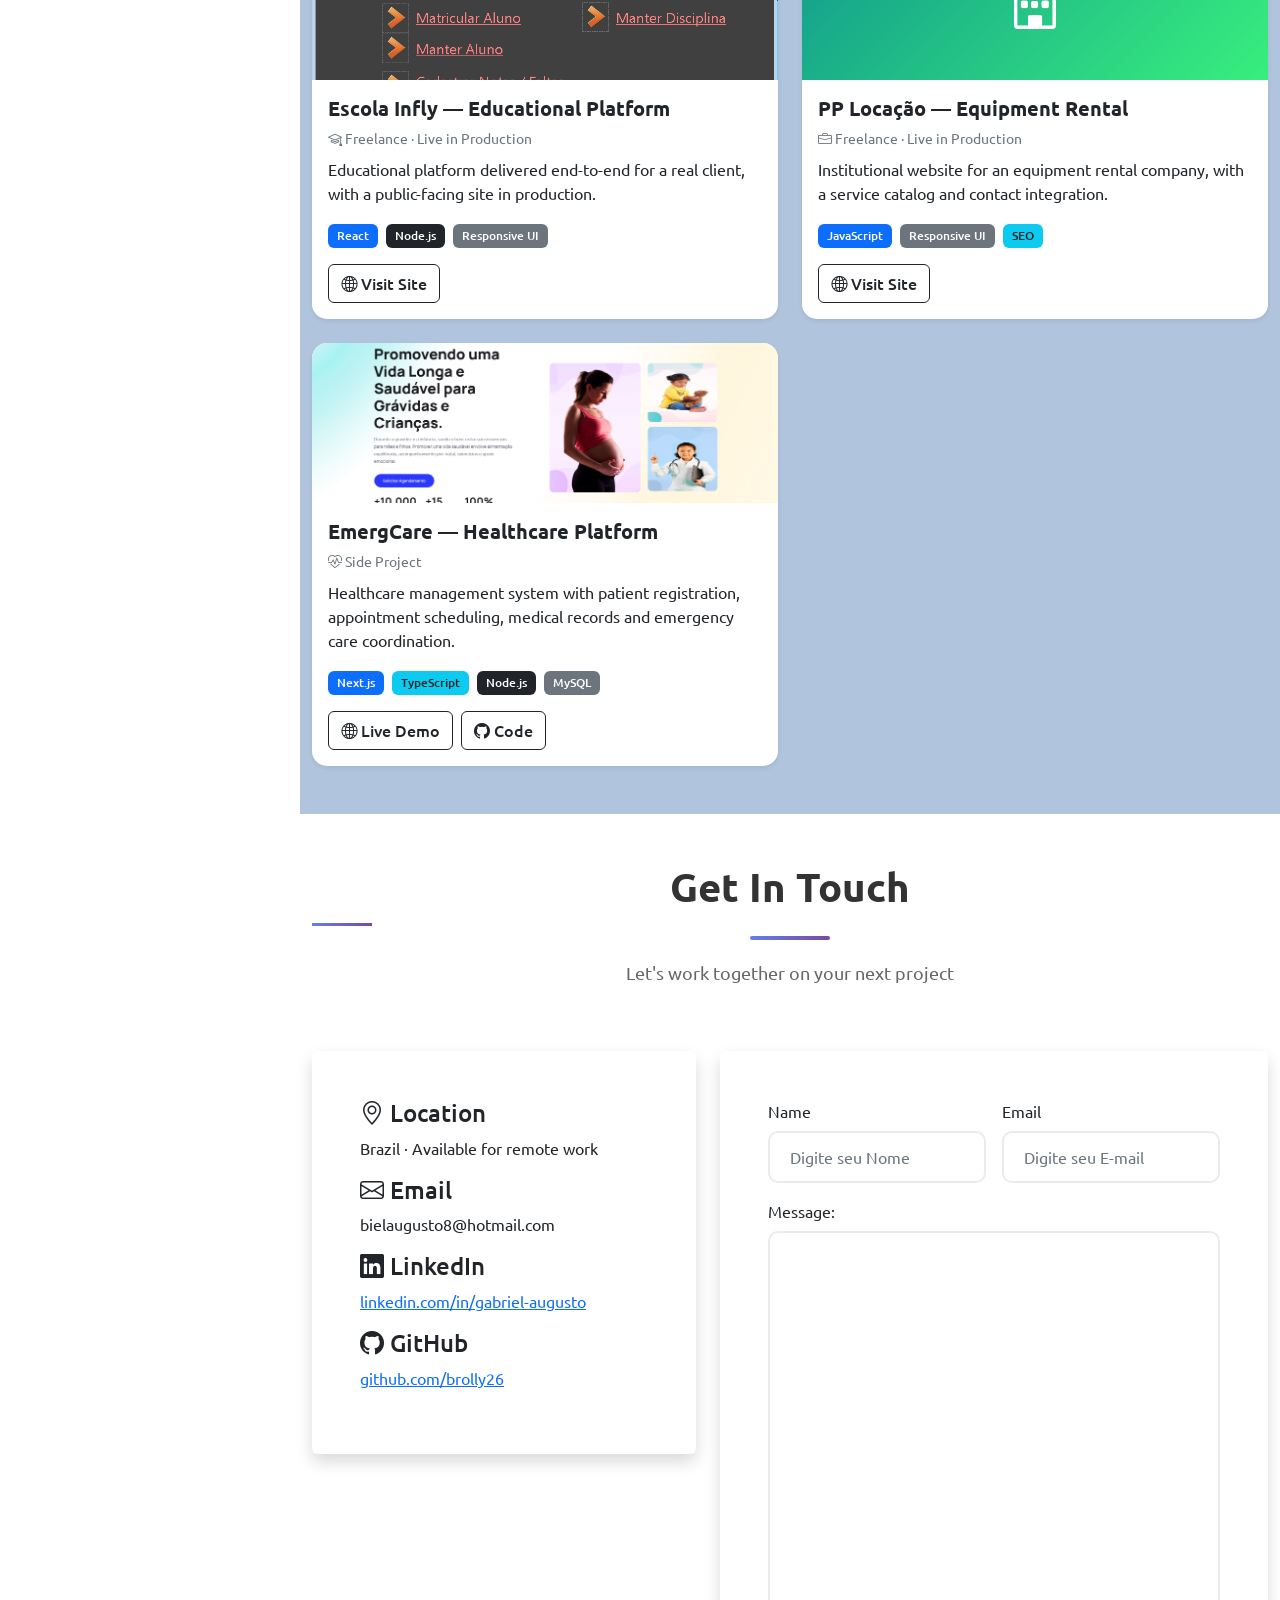
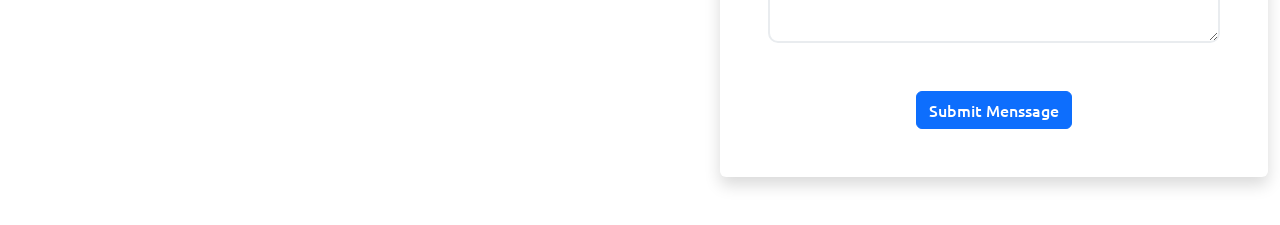
==== commit 2927fac3: "chore: update metadata, rename profile photo, clean EN content - title + meta description + Open Gra" ====
--- a/templates/index.html
+++ b/templates/index.html
@@ -5,7 +5,14 @@
   <meta charset="UTF-8">
   <meta http-equiv="X-UA-Compatible" content="IE=edge">
   <meta name="viewport" content="width=device-width, initial-scale=1.0">
-  <title>Gabriel Code</title>
+  <title>Gabriel Augusto — Full Stack Developer</title>
+  <meta name="description" content="Full Stack Developer with 3+ years building production systems for public sector and private companies. Specialized in Next.js, React, TypeScript, Node.js and AWS. Open to remote opportunities with international teams.">
+
+  <!-- Open Graph / LinkedIn sharing -->
+  <meta property="og:type" content="website">
+  <meta property="og:title" content="Gabriel Augusto — Full Stack Developer">
+  <meta property="og:description" content="Full Stack Developer with 3+ years building production systems. Next.js, React, TypeScript, Node.js, AWS. Currently building Luna, an AI-powered SaaS. Open to remote international opportunities.">
+  <meta property="og:image" content="../static/imgs/gabriel-profile.jpg">
   <!--  <link rel="stylesheet" href="../static/bootstrap/css/bootstrap.css" type="text/css">
     <link rel="stylesheet" href="../static/style.css" type="text/css">
     <link rel="stylesheet" href="https://cdn.jsdelivr.net/npm/bootstrap-icons@1.9.1/font/bootstrap-icons.css"type="text/css">
@@ -202,7 +209,8 @@
           <div class="row align-items-center">
             <div class="col-lg-5 mb-4">
               <div class="about-img-container">
-                <img class="img-fluid" src="../static/imgs/WhatsApp Image 2022-08-31 at 20.36.49.jpeg" alt="Gabriel Augusto">
+                <!-- TODO: replace with a professional headshot (current image is a WhatsApp selfie) -->
+                <img class="img-fluid" src="../static/imgs/gabriel-profile.jpg" alt="Gabriel Augusto">
                 <div class="about-img-overlay">
                   <div class="overlay-content">
                     <h4>Gabriel Augusto</h4>
@@ -211,15 +219,16 @@
                 </div>
               </div>
             </div>
-            
+
             <div class="col-lg-7">
               <div class="about-content">
                 <h3 class="about-title mb-3">
                   <span class="gradient-text">Full Stack Developer</span> & Tech Enthusiast
                 </h3>
                 <p class="about-description">
-                  Hello! I'm Gabriel, a 22-year-old Full Stack Developer with a passion for crafting exceptional digital experiences. 
-                  I specialize in building robust, scalable web applications using cutting-edge technologies.
+                  Full Stack Developer with 3+ years building production systems for public sector and private companies.
+                  Specialized in Next.js, React, TypeScript, Node.js and AWS. Currently building Luna, an AI-powered SaaS
+                  for clinic communication. Open to remote opportunities with international teams.
                 </p>
                 
                 <div class="tech-stack-section mt-4 mb-4">
@@ -249,19 +258,21 @@
                 <div class="row personal-info">
                   <div class="col-md-6">
                     <div class="info-item">
-                      <i class="bi bi-calendar3"></i>
-                      <div>
-                        <strong>Birthday:</strong>
-                        <span>November 8, 2002</span>
-                      </div>
-                    </div>
-                    <div class="info-item">
                       <i class="bi bi-geo-alt"></i>
                       <div>
                         <strong>Location:</strong>
-                        <span>Contagem, MG</span>
-                      </div>
-                    </div>
+                        <span>Brazil · Remote</span>
+                      </div>
+                    </div>
+                    <div class="info-item">
+                      <i class="bi bi-translate"></i>
+                      <div>
+                        <strong>Languages:</strong>
+                        <span>Portuguese (native), English (B2)</span>
+                      </div>
+                    </div>
+                  </div>
+                  <div class="col-md-6">
                     <div class="info-item">
                       <i class="bi bi-envelope"></i>
                       <div>
@@ -269,25 +280,12 @@
                         <span>bielaugusto8@hotmail.com</span>
                       </div>
                     </div>
-                  </div>
-                  <div class="col-md-6">
-                    <div class="info-item">
-                      <i class="bi bi-phone"></i>
-                      <div>
-                        <strong>Phone:</strong>
-                        <span>+55 (31) 9 9423-2364</span>
-                      </div>
-                    </div>
                     <div class="info-item">
                       <i class="bi bi-github"></i>
                       <div>
                         <strong>GitHub:</strong>
                         <span>github.com/brolly26</span>
                       </div>
-                    </div>
-                    <div class="info-item">
-                      <i class="bi bi-briefcase"></i>
-
                     </div>
                   </div>
                 </div>
@@ -315,181 +313,46 @@
 
           <div class="container pb-5">
 
-            <h2 class="pt-5">Skills </h2>
-            <p> Throughout my time as a programming student I acquired several technical and non-technical skills, most
-              of
-              them are here, according to the percentage of knowledge I believe I have in each one of them.
-            </p>
-
-            <div class="row">
-
-              <div class="col-md-6">
-                <p class="mt-3 mb-0">HTML5</p>
-                <div class="progress">
-                  <div class="progress-bar" role="progressbar" aria-label="Example with label" style="width: 100%;"
-                    aria-valuenow="85" aria-valuemin="0" aria-valuemax="100">100%</div>
-
-                </div>
-                <p class="mt-3 mb-0">CSS3</p>
-                <div class="progress">
-                  <div class="progress-bar" role="progressbar" aria-label="Example with label" style="width: 100%;"
-                    aria-valuenow="80" aria-valuemin="0" aria-valuemax="100">100%</div>
-
-                </div>
-
-                <p class="mt-3 mb-0">JavaScript</p>
-                <div class="progress">
-                  <div class="progress-bar" role="progressbar" aria-label="Example with label" style="width: 100%;"
-                    aria-valuenow="80" aria-valuemin="0" aria-valuemax="100">100%</div>
-
-                </div>
-
-                <p class="mt-3 mb-0">GIT</p>
-                <div class="progress">
-                  <div class="progress-bar" role="progressbar" aria-label="Example with label" style="width: 100%;"
-                    aria-valuenow="70" aria-valuemin="0" aria-valuemax="100">100%</div>
-
-                </div>
-
-
-              </div>
-
-
-
-
-              <div class="col-md-6">
-                <p class="mt-3 mb-0">React.js</p>
-                <div class="progress">
-                  <div class="progress-bar" role="progressbar" aria-label="Example with label" style="width: 95%;"
-                    aria-valuenow="95" data-anime="left" aria-valuemin="0" aria-valuemax="100">95%</div>
-
-
-                </div>
-
-                <p class="mt-3 mb-0">Next.js</p>
-                <div class="progress">
-                  <div class="progress-bar" role="progressbar" aria-label="Example with label" style="width: 90%;"
-                    aria-valuenow="90" data-anime="left" aria-valuemin="0" aria-valuemax="100">90%</div>
-
-
-                </div>
-
-                <p class="mt-3 mb-0">Vue.js</p>
-                <div class="progress">
-                  <div class="progress-bar" role="progressbar" aria-label="Example with label" style="width: 90%;"
-                    aria-valuenow="90" data-anime="left" aria-valuemin="0" aria-valuemax="100">90%</div>
-
-
-                </div>
-
-                <p class="mt-3 mb-0">Angular</p>
-                <div class="progress">
-                  <div class="progress-bar" role="progressbar" aria-label="Example with label" style="width: 85%;"
-                    aria-valuenow="85" data-anime="left" aria-valuemin="0" aria-valuemax="100">85%</div>
-
-
-                </div>
-
-
-              </div>
-
-            </div>
-
-            <div class="row">
-              <div class="col-md-6">
-                <p class="mt-3 mb-0">Node.js</p>
-                <div class="progress">
-                  <div class="progress-bar" role="progressbar" aria-label="Example with label" style="width: 85%;"
-                    aria-valuenow="85" aria-valuemin="0" aria-valuemax="100">85%</div>
-                </div>
-                <p class="mt-3 mb-0">TypeScript</p>
-                <div class="progress">
-                  <div class="progress-bar" role="progressbar" aria-label="Example with label" style="width: 90%;"
-                    aria-valuenow="90" aria-valuemin="0" aria-valuemax="100">90%</div>
-                </div>
-                <p class="mt-3 mb-0">Tailwind CSS</p>
-                <div class="progress">
-                  <div class="progress-bar" role="progressbar" aria-label="Example with label" style="width: 95%;"
-                    aria-valuenow="95" aria-valuemin="0" aria-valuemax="100">95%</div>
-                </div>
-                <p class="mt-3 mb-0">Bootstrap</p>
-                <div class="progress">
-                  <div class="progress-bar" role="progressbar" aria-label="Example with label" style="width: 95%;"
-                    aria-valuenow="95" aria-valuemin="0" aria-valuemax="100">95%</div>
-                </div>
-              </div>
-              <div class="col-md-6">
-                <p class="mt-3 mb-0">MySQL</p>
-                <div class="progress">
-                  <div class="progress-bar" role="progressbar" aria-label="Example with label" style="width: 80%;"
-                    aria-valuenow="80" aria-valuemin="0" aria-valuemax="100">80%</div>
-                </div>
-                <p class="mt-3 mb-0">Sequelize</p>
-                <div class="progress">
-                  <div class="progress-bar" role="progressbar" aria-label="Example with label" style="width: 75%;"
-                    aria-valuenow="75" aria-valuemin="0" aria-valuemax="100">75%</div>
-                </div>
-                <p class="mt-3 mb-0">AWS</p>
-                <div class="progress">
-                  <div class="progress-bar" role="progressbar" aria-label="Example with label" style="width: 70%;"
-                    aria-valuenow="70" aria-valuemin="0" aria-valuemax="100">70%</div>
-                </div>
-                <p class="mt-3 mb-0">Git/GitHub/GitLab</p>
-                <div class="progress">
-                  <div class="progress-bar" role="progressbar" aria-label="Example with label" style="width: 95%;"
-                    aria-valuenow="95" aria-valuemin="0" aria-valuemax="100">95%</div>
-                </div>
-              </div>
-            </div>
-            <hr class="w-50 me-auto ms-auto">
-
-            <div class="row">
-
-              <div class="col-md-6">
-
-                <p class="mt-3 mb-0"> Commitment</p>
-                <div class="progress">
-                  <div class="progress-bar" role="progressbar" aria-label="Example with label" style="width: 98%;"
-                    aria-valuenow="85" aria-valuemin="0" aria-valuemax="100">98%</div>
-                </div>
-
-                <p class="mt-3 mb-0">Team work </p>
-                <div class="progress">
-                  <div class="progress-bar" role="progressbar" aria-label="Example with label" style="width: 97%;"
-                    aria-valuenow="85" aria-valuemin="0" aria-valuemax="100">97%</div>
-                </div>
-                <p class="mt-3 mb-0"> empathy</p>
-                <div class="progress">
-                  <div class="progress-bar" role="progressbar" aria-label="Example with label" style="width: 98%;"
-                    aria-valuenow="85" aria-valuemin="0" aria-valuemax="100">98%</div>
-                </div>
-
-
-              </div>
-
-              <div class="col-md-6">
-
-                <p class="mt-3 mb-0"> Proactivity</p>
-                <div class="progress">
-                  <div class="progress-bar" role="progressbar" aria-label="Example with label" style="width: 85%;"
-                    aria-valuenow="85" aria-valuemin="0" aria-valuemax="100">85%</div>
-                </div>
-                <p class="mt-3 mb-0"> Communication</p>
-                <div class="progress">
-                  <div class="progress-bar" role="progressbar" aria-label="Example with label" style="width: 90%;"
-                    aria-valuenow="85" aria-valuemin="0" aria-valuemax="100">90%</div>
-                </div>
-                <p class="mt-3 mb-0"> Ideas</p>
-                <div class="progress">
-                  <div class="progress-bar" role="progressbar" aria-label="Example with label" style="width: 97%;"
-                    aria-valuenow="85" aria-valuemin="0" aria-valuemax="100">97%</div>
-                </div>
-
-
-
-              </div>
-
-
+            <h2 class="pt-5">Skills</h2>
+            <p>Technologies I work with across the stack to build and ship production applications.</p>
+
+            <div class="row mt-4">
+              <div class="col-md-4 mb-4">
+                <h5 class="text-primary mb-3"><i class="bi bi-window"></i> Frontend</h5>
+                <ul class="list-unstyled tech-list">
+                  <li>React.js</li>
+                  <li>Next.js</li>
+                  <li>Vue.js</li>
+                  <li>Angular</li>
+                  <li>TypeScript</li>
+                  <li>JavaScript (ES6+)</li>
+                  <li>HTML5 &amp; CSS3</li>
+                  <li>Tailwind CSS</li>
+                  <li>Bootstrap</li>
+                </ul>
+              </div>
+              <div class="col-md-4 mb-4">
+                <h5 class="text-primary mb-3"><i class="bi bi-server"></i> Backend</h5>
+                <ul class="list-unstyled tech-list">
+                  <li>Node.js</li>
+                  <li>REST APIs</li>
+                  <li>MySQL</li>
+                  <li>Sequelize</li>
+                  <li>Supabase (PostgreSQL)</li>
+                  <li>Redis</li>
+                  <li>BullMQ</li>
+                </ul>
+              </div>
+              <div class="col-md-4 mb-4">
+                <h5 class="text-primary mb-3"><i class="bi bi-cloud"></i> Cloud &amp; DevOps</h5>
+                <ul class="list-unstyled tech-list">
+                  <li>AWS (EC2, S3, CloudFront, Amplify)</li>
+                  <li>Railway</li>
+                  <li>Vercel</li>
+                  <li>Git / GitHub / GitLab</li>
+                  <li>CI/CD</li>
+                </ul>
+              </div>
             </div>
 
         </section>
@@ -572,7 +435,7 @@
                   <span class="timeline-date">2022</span>
                   <h4><i class="bi bi-globe"></i> International Exchange</h4>
                   <h5 class="text-primary">ECLC - Halifax, Canada</h5>
-                  <p>English language immersion program achieving B1 level proficiency. Enhanced communication skills for international collaboration.</p>
+                  <p>English language immersion program achieving B2 level proficiency. Enhanced communication skills for international collaboration.</p>
                 </div>
               </div>
 
@@ -600,473 +463,159 @@
 
             <h2 class="pb-4">Portfolio</h2>
 
-            <!-- Projeto Destaque -->
+            <!-- Featured Project: Luna -->
             <div class="row mb-5">
               <div class="col-12">
                 <div class="card shadow-lg border-0 overflow-hidden" style="background: linear-gradient(135deg, #667eea 0%, #764ba2 100%);">
                   <div class="row g-0">
                     <div class="col-md-7">
-                      <img src="../static/imgs/Fotos dos Projetos/emergcare.png" class="img-fluid w-100 h-100" style="object-fit: cover; min-height: 400px;" alt="EmergCare Platform">
+                      <!-- TODO: add a real Luna product screenshot/mockup here -->
+                      <div class="d-flex align-items-center justify-content-center h-100 text-white" style="min-height: 400px; background: linear-gradient(135deg, #5a67d8 0%, #6b46c1 100%);">
+                        <i class="bi bi-robot" style="font-size: 6rem; opacity: 0.85;"></i>
+                      </div>
                     </div>
                     <div class="col-md-5">
                       <div class="card-body text-white p-5">
                         <span class="badge bg-warning text-dark mb-2">⭐ Featured Project</span>
-                        <h3 class="card-title fw-bold mb-3">EmergCare - Healthcare Platform</h3>
-                        <p class="card-text mb-4">A comprehensive healthcare management system built with modern technologies. Features include patient registration, appointment scheduling, medical records management, and real-time emergency care coordination.</p>
+                        <h3 class="card-title fw-bold mb-2">Luna — AI-Powered WhatsApp Assistant for Clinics</h3>
+                        <p class="text-white-50 mb-3"><i class="bi bi-person-badge"></i> Founder &amp; Developer · SaaS in Production</p>
+                        <p class="card-text mb-4">Multi-tenant SaaS that stops dental and aesthetic clinics from losing leads, using an AI-powered virtual assistant on WhatsApp. Scalable architecture with message queues, multi-tenancy and Claude API integration. Validated through a "mystery patient" campaign across 30+ clinics in Belo Horizonte.</p>
                         <div class="mb-4">
-                          <span class="badge bg-light text-dark me-2">Next.js</span>
-                          <span class="badge bg-light text-dark me-2">React</span>
-                          <span class="badge bg-light text-dark me-2">TypeScript</span>
-                          <span class="badge bg-light text-dark me-2">Node.js</span>
-                          <span class="badge bg-light text-dark me-2">MySQL</span>
-                        </div>
-                        <div class="d-flex gap-3">
-                          <a href="https://emerg-care-frontend.vercel.app/" target="_blank" class="btn btn-light btn-lg">
-                            <i class="bi bi-globe2"></i> Live Demo
+                          <span class="badge bg-light text-dark me-2 mb-1">Next.js</span>
+                          <span class="badge bg-light text-dark me-2 mb-1">Node.js</span>
+                          <span class="badge bg-light text-dark me-2 mb-1">Claude API</span>
+                          <span class="badge bg-light text-dark me-2 mb-1">Supabase</span>
+                          <span class="badge bg-light text-dark me-2 mb-1">Redis</span>
+                          <span class="badge bg-light text-dark me-2 mb-1">BullMQ</span>
+                          <span class="badge bg-light text-dark me-2 mb-1">Evolution API</span>
+                        </div>
+                        <div class="d-flex gap-3 flex-wrap">
+                          <a href="https://luna-dashboard-flame.vercel.app/" target="_blank" class="btn btn-light btn-lg">
+                            <i class="bi bi-globe2"></i> Visit Platform
                           </a>
-                          <a href="https://github.com/Brolly26/emergcare" target="_blank" class="btn btn-outline-light btn-lg">
-                            <i class="bi bi-github"></i> Code
-                          </a>
-                        </div>
-                      </div>
-                    </div>
-                  </div>
-                </div>
-              </div>
-            </div>
-
-            <!-- Other Projects -->
-            <h3 class="mb-4">Other Projects</h3>
-            <div id="carouselPortfolio" class="carousel carousel-dark slide" data-bs-ride="carousel">
-              <div class="carousel-indicators">
-                <button type="button" data-bs-target="#carouselPortfolio" data-bs-slide-to="0" class="active"
-                  aria-current="true" aria-label="Slide 1"></button>
-                <button type="button" data-bs-target="#carouselPortfolio" data-bs-slide-to="1"
-                  aria-label="Slide 2"></button>
-                <button type="button" data-bs-target="#carouselPortfolio" data-bs-slide-to="2"
-                  aria-label="Slide 3"></button>
-                <button type="button" data-bs-target="#carouselPortfolio" data-bs-slide-to="3"
-                  aria-label="Slide 4"></button>
-                <button type="button" data-bs-target="#carouselPortfolio" data-bs-slide-to="4"
-                  aria-label="Slide 5"></button>
-              </div>
-              <div class="carousel-inner">
-                <div class="carousel-item active" data-bs-interval="10000">
-                  <div class="row row-cols-1 row-cols-md-3 g-4">
-                    <div class="col">
-                      <div class="card h-100 shadow-sm border-0">
-                        <div class="position-relative overflow-hidden" style="height: 200px;">
-                          <img src="../static/imgs/Fotos dos Projetos/Leagueof.png" class="card-img-top img-fluid w-100 h-100" style="object-fit: cover;" alt="Login Screen">
-                          <div class="position-absolute top-0 end-0 m-2">
-                            <span class="badge bg-dark"><i class="bi bi-shield-lock"></i> Auth</span>
-                          </div>
-                        </div>
-                        <div class="card-body d-flex flex-column">
-                          <h5 class="card-title fw-bold"><i class="bi bi-box-arrow-in-right text-primary"></i> Tela Login</h5>
-                          <p class="card-text flex-grow-1">Interface de autenticação moderna inspirada no design do League of Legends.</p>
-                          <div class="mb-3">
-                            <span class="badge bg-primary me-1">HTML5</span>
-                            <span class="badge bg-info text-dark me-1">CSS3</span>
-                            <span class="badge bg-warning text-dark">JavaScript</span>
-                          </div>
-                          <div class="d-flex justify-content-center gap-2">
-                            <a href="https://github.com/Brolly26/RiotTela" target='_blank' class="btn btn-outline-dark">
-                              <i class="bi bi-github"></i> Ver Código
-                            </a>
-                          </div>
-                        </div>
-                      </div>
-                    </div>
-
-                    <div class="col">
-                      <div class="card h-100 shadow-sm border-0">
-                        <div class="position-relative overflow-hidden" style="height: 200px;">
-                          <img src="../static/imgs/Fotos dos Projetos/MundoRoxo.png" class="card-img-top img-fluid w-100 h-100" style="object-fit: cover;" alt="Mundo Roxo">
-                          <div class="position-absolute top-0 end-0 m-2">
-                            <span class="badge bg-purple" style="background-color: #764ba2;"><i class="bi bi-code-slash"></i> Em Progresso</span>
-                          </div>
-                        </div>
-                        <div class="card-body d-flex flex-column">
-                          <h5 class="card-title fw-bold"><i class="bi bi-globe text-purple" style="color: #764ba2;"></i> Mundo Roxo</h5>
-                          <p class="card-text flex-grow-1">Plataforma web inovadora atualmente em desenvolvimento com recursos modernos.</p>
-                          <div class="mb-3">
-                            <span class="badge bg-secondary">Em Breve</span>
-                          </div>
-                          <div class="d-flex justify-content-center gap-2">
-                            <a href="https://github.com/Brolly26/WorldX" target='_blank' class="btn btn-outline-dark">
-                              <i class="bi bi-github"></i> Ver Progresso
-                            </a>
-                          </div>
-                        </div>
-                      </div>
-                    </div>
-
-                    <div class="col">
-                      <div class="card h-100">
-                        <img src="../static/imgs/Fotos dos Projetos/pokedex.jpg" class="card-img-top img-fluid w-100"
-                          alt="print do blog">
-                        <div class="card-body">
-                          <h5 class="card-title">Pokedéx</h5>
-                          <p class="card-text">In Progress</p>
-                          <div class="d-flex justify-content-center">
-                          </div>
-                        </div>
-                      </div>
-                    </div>
-                  </div>
-                </div>
-
-                <div class="carousel-item" data-bs-interval="200000">
-                  <div class="row row-cols-1 row-cols-md-3 g-4">
-                    <div class="col">
-                      <div class="card h-100">
-                        <img src="../static/imgs/Fotos dos Projetos/Clima1.jpg" class="card-img-top img-fluid w-100"
-                          alt="print do blog">
-                        <div class="card-body">
-                          <h5 class="card-title">Explore Weather Conditions Worldwide</h5>
-                          <p class="card-text">This project allows you to view the weather elements of a neighborhood,
-                            city,
-                            or state from any country.
-                          <div class="d-flex justify-content-center">
-                            <a href="https://github.com/Brolly26/Clima" target='_blank'
-                              class="btn btn-outline-dark me-3 mt-1"><i class="bi bi-github"></i></a>
-                          </div>
-                        </div>
-                      </div>
-                    </div>
-
-                    <div class="col">
-                      <div class="card h-100">
-                        <img src="../static/imgs/Fotos dos Projetos/pedido1.jpg" class="card-img-top img-fluid w-100"
-                          alt="print do blog">
-                        <div class="card-body">
-                          <h5 class="card-title">Proposal Pursuit: The Runaway Button</h5>
-                          <p class="card-text">This JavaScript project features a "no" button that runs away when
-                            clicked,
-                            adding a playful and interactive element to the user interaction.
-                          </p>
-                          <div class="d-flex justify-content-center">
-                            <a href="https://github.com/Brolly26/PedidoDeNamoro" target='_blank'
-                              class="btn btn-outline-dark me-3 mt-1"><i class="bi bi-github"></i></a>
-                          </div>
-                        </div>
-                      </div>
-                    </div>
-
-                    <div class="col">
-                      <div class="card h-100">
-                        <img src="../static/imgs/Fotos dos Projetos/WizardIcon.png" class="card-img-top img-fluid w-100"
-                          alt="print do blog">
-                        <div class="card-body ">
-                          <h5 class="card-title">Easily Locate Electric Vehicle Charging Stations</h5>
-                          <p class="card-text">An upcoming <span class="badge bg-primary">React Native </span> app for
-                            locating electric vehicle charging stations. Soon, making your life easier and contributing
-                            to a
-                            more sustainable future!</p>
-                          <div class="d-flex justify-content-center">
-                            <a href="https://github.com/Brolly26/Wizard-Station" target='_blank'
-                              class="btn btn-outline-dark me-3"><i class="bi bi-github"></i></a>
-                          </div>
-                        </div>
-                      </div>
-                    </div>
-
-                    <div class="col">
-                      <div class="card h-100">
-                        <img src="../static/imgs/Fotos dos Projetos/Escolar.png" class="card-img-top img-fluid w-100"
-                          alt="print do blog">
-                        <div class="card-body">
-                          <h5 class="card-title">Academic System</h5>
-                          <p class="card-text">Project aimed at creating a school management system. Technologies used:
-                            <span class="badge bg-dark">C#</span> and <span class="badge bg-success">MySQL</span>.
-                          </p>
-                          <div class="d-flex justify-content-center">
-                            <a href="https://github.com/Brolly26/SistemaAcademico" target='_blank'
-                              class="btn btn-outline-dark me-3 mt-1"><i class="bi bi-github"></i></a>
-                          </div>
-                        </div>
-                      </div>
-                    </div>
-
-                    <div class="col">
-                      <div class="card h-100">
-                        <img src="../static/imgs/Fotos dos Projetos/Screenshot_1.png"
-                          class="card-img-top img-fluid w-100" alt="print do blog">
-                        <div class="card-body">
-                          <h5 class="card-title">Calculadora de IMC</h5>
-                          <p class="card-text">Este projeto permite você avaliar o grau de sobrepeso e obesidade.
-                            Tecnologias utilizadas: <span class="badge bg-warning">JavaScript</span>, <span
-                              class="badge bg-primary">HTML5</span>, <span class="badge bg-info">CSS3</span>.
-                          </p>
-                          <div class="d-flex justify-content-center">
-                            <a href="https://github.com/Brolly26/Projeto-Calculadora-IMC" target='_blank'
-                              class="btn btn-outline-dark me-3"><i class="bi bi-github"></i></a>
-                          </div>
-                        </div>
-                      </div>
-                    </div>
-
-                    <div class="col">
-                      <div class="card h-100">
-                        <img src="../static/imgs/Fotos dos Projetos/spotify.blog_.jpg"
-                          class="card-img-top img-fluid w-100" alt="print do blog">
-                        <div class="card-body">
-                          <h5 class="card-title">Spotify Clone</h5>
-                          <p class="card-text">I'm developing a Spotify clone using the <span
-                              class="badge bg-danger">Angular</span> framework and <span
-                              class="badge bg-secondary">SCSS</span> for web development.
-                          <div class="d-flex justify-content-center">
-                            <a href="https://github.com/Brolly26/Spotify" target='_blank'
-                              class="btn btn-outline-dark me-3 mt-1"><i class="bi bi-github"></i></a>
-                          </div>
-                          </p>
-                        </div>
-                      </div>
-                    </div>
-
-                  </div>
-                </div>
-
-                <!-- Slide 3: AI & Smart Tools -->
-                <div class="carousel-item" data-bs-interval="10000">
-                  <div class="row row-cols-1 row-cols-md-3 g-4">
-                    <div class="col">
-                      <div class="card h-100 shadow-sm border-0">
-                        <div class="position-relative overflow-hidden" style="height: 200px; background: linear-gradient(135deg, #0f2027, #203a43, #2c5364);">
-                          <div class="d-flex align-items-center justify-content-center h-100">
-                            <i class="bi bi-robot text-white" style="font-size: 4rem;"></i>
-                          </div>
-                          <div class="position-absolute top-0 end-0 m-2">
-                            <span class="badge bg-success"><i class="bi bi-cpu"></i> AI</span>
-                          </div>
-                        </div>
-                        <div class="card-body d-flex flex-column">
-                          <h5 class="card-title fw-bold"><i class="bi bi-search text-primary"></i> AI Website Diagnostics</h5>
-                          <p class="card-text flex-grow-1">Intelligent tool that analyzes websites and provides automated diagnostics with AI-powered improvement suggestions.</p>
-                          <div class="mb-3">
-                            <span class="badge bg-primary me-1">Next.js</span>
-                            <span class="badge bg-success me-1">AI</span>
-                            <span class="badge bg-info text-dark">API</span>
-                          </div>
-                          <div class="d-flex justify-content-center gap-2">
-                            <a href="https://ia-check-site-rvrt-1s5opz818-brolly26s-projects.vercel.app/" target='_blank' class="btn btn-outline-primary">
-                              <i class="bi bi-globe2"></i> Live Demo
-                            </a>
-                          </div>
-                        </div>
-                      </div>
-                    </div>
-
-                    <div class="col">
-                      <div class="card h-100 shadow-sm border-0">
-                        <div class="position-relative overflow-hidden" style="height: 200px; background: linear-gradient(135deg, #ee9ca7, #ffdde1);">
-                          <div class="d-flex align-items-center justify-content-center h-100">
-                            <i class="bi bi-send-fill text-white" style="font-size: 4rem;"></i>
-                          </div>
-                          <div class="position-absolute top-0 end-0 m-2">
-                            <span class="badge bg-danger"><i class="bi bi-lightning"></i> Smart</span>
-                          </div>
-                        </div>
-                        <div class="card-body d-flex flex-column">
-                          <h5 class="card-title fw-bold"><i class="bi bi-send text-danger"></i> SendSmart</h5>
-                          <p class="card-text flex-grow-1">Smart messaging platform designed to optimize and automate communication workflows efficiently.</p>
-                          <div class="mb-3">
-                            <span class="badge bg-primary me-1">React</span>
-                            <span class="badge bg-warning text-dark me-1">Node.js</span>
-                            <span class="badge bg-info text-dark">API</span>
-                          </div>
-                          <div class="d-flex justify-content-center gap-2">
-                            <a href="https://send-smart.vercel.app/" target='_blank' class="btn btn-outline-primary">
-                              <i class="bi bi-globe2"></i> Live Demo
-                            </a>
-                          </div>
-                        </div>
-                      </div>
-                    </div>
-
-                    <div class="col">
-                      <div class="card h-100 shadow-sm border-0">
-                        <div class="position-relative overflow-hidden" style="height: 200px; background: linear-gradient(135deg, #11998e, #38ef7d);">
-                          <div class="d-flex align-items-center justify-content-center h-100">
-                            <i class="bi bi-currency-exchange text-white" style="font-size: 4rem;"></i>
-                          </div>
-                          <div class="position-absolute top-0 end-0 m-2">
-                            <span class="badge bg-dark"><i class="bi bi-globe2"></i> Fintech</span>
-                          </div>
-                        </div>
-                        <div class="card-body d-flex flex-column">
-                          <h5 class="card-title fw-bold"><i class="bi bi-arrow-left-right text-success"></i> International Remittance Comparator</h5>
-                          <p class="card-text flex-grow-1">Platform that compares international remittance rates, helping users find the best exchange rates and lowest fees.</p>
-                          <div class="mb-3">
-                            <span class="badge bg-primary me-1">React</span>
-                            <span class="badge bg-warning text-dark me-1">JavaScript</span>
-                            <span class="badge bg-success">API</span>
-                          </div>
-                          <div class="d-flex justify-content-center gap-2">
-                            <a href="https://zuzu-mvp.vercel.app/" target='_blank' class="btn btn-outline-primary">
-                              <i class="bi bi-globe2"></i> Live Demo
-                            </a>
-                          </div>
-                        </div>
-                      </div>
-                    </div>
-                  </div>
-                </div>
-
-                <!-- Slide 4: Apps & Platforms -->
-                <div class="carousel-item" data-bs-interval="10000">
-                  <div class="row row-cols-1 row-cols-md-3 g-4">
-                    <div class="col">
-                      <div class="card h-100 shadow-sm border-0">
-                        <div class="position-relative overflow-hidden" style="height: 200px; background: linear-gradient(135deg, #a18cd1, #fbc2eb);">
-                          <div class="d-flex align-items-center justify-content-center h-100">
-                            <i class="bi bi-book text-white" style="font-size: 4rem;"></i>
-                          </div>
-                          <div class="position-absolute top-0 end-0 m-2">
-                            <span class="badge bg-purple" style="background-color: #764ba2;"><i class="bi bi-stars"></i> AI Kids</span>
-                          </div>
-                        </div>
-                        <div class="card-body d-flex flex-column">
-                          <h5 class="card-title fw-bold"><i class="bi bi-stars text-purple" style="color: #764ba2;"></i> Zuzu - AI Storyteller for Kids</h5>
-                          <p class="card-text flex-grow-1">An AI-powered platform that creates personalized, interactive stories for children, sparking imagination and creativity.</p>
-                          <div class="mb-3">
-                            <span class="badge bg-success me-1">AI</span>
-                            <span class="badge bg-primary me-1">React</span>
-                            <span class="badge bg-warning text-dark">Node.js</span>
-                          </div>
-                          <div class="d-flex justify-content-center gap-2">
-                            <span class="badge bg-secondary p-2">Coming Soon</span>
-                          </div>
-                        </div>
-                      </div>
-                    </div>
-
-                    <div class="col">
-                      <div class="card h-100 shadow-sm border-0">
-                        <div class="position-relative overflow-hidden" style="height: 200px; background: linear-gradient(135deg, #56ab2f, #a8e063);">
-                          <div class="d-flex align-items-center justify-content-center h-100">
-                            <i class="bi bi-dribbble text-white" style="font-size: 4rem;"></i>
-                          </div>
-                          <div class="position-absolute top-0 end-0 m-2">
-                            <span class="badge bg-success"><i class="bi bi-geo-alt"></i> Sports</span>
-                          </div>
-                        </div>
-                        <div class="card-body d-flex flex-column">
-                          <h5 class="card-title fw-bold"><i class="bi bi-geo-alt-fill text-success"></i> PegaBola - Find Courts Near You</h5>
-                          <p class="card-text flex-grow-1">Platform to discover and book football courts nearby, making it easy to organize matches with friends.</p>
-                          <div class="mb-3">
-                            <span class="badge bg-primary me-1">React</span>
-                            <span class="badge bg-info text-dark me-1">Maps API</span>
-                            <span class="badge bg-warning text-dark">JavaScript</span>
-                          </div>
-                          <div class="d-flex justify-content-center gap-2">
-                            <a href="https://pegabola.vercel.app/" target='_blank' class="btn btn-outline-primary">
-                              <i class="bi bi-globe2"></i> Live Demo
-                            </a>
-                          </div>
-                        </div>
-                      </div>
-                    </div>
-
-                    <div class="col">
-                      <div class="card h-100 shadow-sm border-0">
-                        <div class="position-relative overflow-hidden" style="height: 200px; background: linear-gradient(135deg, #f093fb, #f5576c);">
-                          <div class="d-flex align-items-center justify-content-center h-100">
-                            <i class="bi bi-balloon-heart text-white" style="font-size: 4rem;"></i>
-                          </div>
-                          <div class="position-absolute top-0 end-0 m-2">
-                            <span class="badge bg-danger"><i class="bi bi-briefcase"></i> Freelance</span>
-                          </div>
-                        </div>
-                        <div class="card-body d-flex flex-column">
-                          <h5 class="card-title fw-bold"><i class="bi bi-balloon-heart-fill text-danger"></i> Festejar - Event Planning</h5>
-                          <p class="card-text flex-grow-1">Complete event planning platform built as a freelance project, helping users organize and manage celebrations.</p>
-                          <div class="mb-3">
-                            <span class="badge bg-primary me-1">React</span>
-                            <span class="badge bg-info text-dark me-1">CSS3</span>
-                            <span class="badge bg-danger">Freelance</span>
-                          </div>
-                          <div class="d-flex justify-content-center gap-2">
-                            <a href="https://festejar.vercel.app/" target='_blank' class="btn btn-outline-primary">
-                              <i class="bi bi-globe2"></i> Live Demo
-                            </a>
-                          </div>
-                        </div>
-                      </div>
-                    </div>
-                  </div>
-                </div>
-
-                <!-- Slide 5: Freelance Projects -->
-                <div class="carousel-item" data-bs-interval="10000">
-                  <div class="row row-cols-1 row-cols-md-3 g-4">
-                    <div class="col">
-                      <div class="card h-100 shadow-sm border-0">
-                        <div class="position-relative overflow-hidden" style="height: 200px; background: linear-gradient(135deg, #f7971e, #ffd200);">
-                          <div class="d-flex align-items-center justify-content-center h-100">
-                            <i class="bi bi-truck text-white" style="font-size: 4rem;"></i>
-                          </div>
-                          <div class="position-absolute top-0 end-0 m-2">
-                            <span class="badge bg-warning text-dark"><i class="bi bi-briefcase"></i> Freelance</span>
-                          </div>
-                        </div>
-                        <div class="card-body d-flex flex-column">
-                          <h5 class="card-title fw-bold"><i class="bi bi-building text-warning"></i> PP Locação - Equipment Rental</h5>
-                          <p class="card-text flex-grow-1">Institutional website for an equipment rental company, featuring service catalog and contact integration.</p>
-                          <div class="mb-3">
-                            <span class="badge bg-primary me-1">HTML5</span>
-                            <span class="badge bg-info text-dark me-1">CSS3</span>
-                            <span class="badge bg-danger">Freelance</span>
-                          </div>
-                          <div class="d-flex justify-content-center gap-2">
-                            <a href="https://www.pplocacaoltda.com.br/" target='_blank' class="btn btn-outline-primary">
-                              <i class="bi bi-globe2"></i> Live Demo
-                            </a>
-                          </div>
-                        </div>
-                      </div>
-                    </div>
-
-                    <div class="col">
-                      <div class="card h-100 shadow-sm border-0">
-                        <div class="position-relative overflow-hidden" style="height: 200px; background: linear-gradient(135deg, #4facfe, #00f2fe);">
-                          <div class="d-flex align-items-center justify-content-center h-100">
-                            <i class="bi bi-mortarboard text-white" style="font-size: 4rem;"></i>
-                          </div>
-                          <div class="position-absolute top-0 end-0 m-2">
-                            <span class="badge bg-info text-dark"><i class="bi bi-briefcase"></i> Freelance</span>
-                          </div>
-                        </div>
-                        <div class="card-body d-flex flex-column">
-                          <h5 class="card-title fw-bold"><i class="bi bi-mortarboard-fill text-info"></i> Escola Infly - Educational Platform</h5>
-                          <p class="card-text flex-grow-1">Modern website for an educational institution, featuring enrollment system, course information and institutional content.</p>
-                          <div class="mb-3">
-                            <span class="badge bg-primary me-1">React</span>
-                            <span class="badge bg-warning text-dark me-1">JavaScript</span>
-                            <span class="badge bg-danger">Freelance</span>
-                          </div>
-                          <div class="d-flex justify-content-center gap-2">
-                            <a href="https://escolainfly.com.br" target='_blank' class="btn btn-outline-primary">
-                              <i class="bi bi-globe2"></i> Live Demo
-                            </a>
-                          </div>
-                        </div>
-                      </div>
-                    </div>
-                  </div>
-                </div>
-
-              </div>
-              <button class="carousel-control-prev" type="button" data-bs-target="#carouselPortfolio"
-                data-bs-slide="prev">
-                <span class="carousel-control-prev-icon" aria-hidden="true"></span>
-                <span class="visually-hidden">Previous</span>
-              </button>
-              <button class="carousel-control-next" type="button" data-bs-target="#carouselPortfolio"
-                data-bs-slide="next">
-                <span class="carousel-control-next-icon" aria-hidden="true"></span>
-                <span class="visually-hidden">Next</span>
-              </button>
+                          <span class="badge bg-dark text-light align-self-center p-2"><i class="bi bi-lock"></i> Private Repo · Available on Request</span>
+                        </div>
+                      </div>
+                    </div>
+                  </div>
+                </div>
+              </div>
+            </div>
+
+            <!-- Selected Work -->
+            <h3 class="mb-4">Selected Work</h3>
+            <div class="row row-cols-1 row-cols-md-2 g-4">
+
+              <div class="col">
+                <div class="card h-100 shadow-sm border-0">
+                  <div class="d-flex align-items-center justify-content-center text-white" style="height: 160px; background: linear-gradient(135deg, #2193b0, #6dd5ed);">
+                    <i class="bi bi-hospital" style="font-size: 3.5rem;"></i>
+                  </div>
+                  <div class="card-body d-flex flex-column">
+                    <h5 class="card-title fw-bold">IPSEMG Portal — Public Hospital Web System</h5>
+                    <p class="text-muted small mb-2"><i class="bi bi-bank"></i> Government Project · WCAG Accessibility</p>
+                    <p class="card-text flex-grow-1">Full front-end of the portal for one of the largest public hospitals in Minas Gerais, from scratch to go-live, with full compliance to WCAG accessibility guidelines. Serves thousands of public servants.</p>
+                    <div class="mb-3">
+                      <span class="badge bg-primary me-1">Angular</span>
+                      <span class="badge bg-info text-dark me-1">TypeScript</span>
+                      <span class="badge bg-secondary me-1">SCSS</span>
+                      <span class="badge bg-success">WCAG</span>
+                    </div>
+                    <span class="badge bg-dark align-self-start"><i class="bi bi-shield-check"></i> Production · Government System</span>
+                  </div>
+                </div>
+              </div>
+
+              <div class="col">
+                <div class="card h-100 shadow-sm border-0">
+                  <div class="d-flex align-items-center justify-content-center text-white" style="height: 160px; background: linear-gradient(135deg, #f7971e, #ffd200);">
+                    <i class="bi bi-layers" style="font-size: 3.5rem;"></i>
+                  </div>
+                  <div class="card-body d-flex flex-column">
+                    <h5 class="card-title fw-bold">Clube Certo — Production Web Applications</h5>
+                    <p class="text-muted small mb-2"><i class="bi bi-stack"></i> Full Stack · Multiple Apps in Production</p>
+                    <p class="card-text flex-grow-1">Next.js and Vue.js applications running in production, with REST integrations over MySQL/Sequelize that eliminated N+1 queries, deployed on AWS infrastructure (EC2, S3, CloudFront, Amplify).</p>
+                    <div class="mb-3">
+                      <span class="badge bg-primary me-1">Next.js</span>
+                      <span class="badge bg-success me-1">Vue.js</span>
+                      <span class="badge bg-dark me-1">Node.js</span>
+                      <span class="badge bg-info text-dark me-1">MySQL</span>
+                      <span class="badge bg-warning text-dark">AWS</span>
+                    </div>
+                    <span class="badge bg-dark align-self-start"><i class="bi bi-shield-lock"></i> Production · Confidential</span>
+                  </div>
+                </div>
+              </div>
+
+              <div class="col">
+                <div class="card h-100 shadow-sm border-0">
+                  <div class="position-relative overflow-hidden" style="height: 160px;">
+                    <img src="../static/imgs/Fotos dos Projetos/Escolar.png" class="card-img-top img-fluid w-100 h-100" style="object-fit: cover;" alt="Escola Infly">
+                  </div>
+                  <div class="card-body d-flex flex-column">
+                    <h5 class="card-title fw-bold">Escola Infly — Educational Platform</h5>
+                    <p class="text-muted small mb-2"><i class="bi bi-mortarboard"></i> Freelance · Live in Production</p>
+                    <p class="card-text flex-grow-1">Educational platform delivered end-to-end for a real client, with a public-facing site in production.</p>
+                    <div class="mb-3">
+                      <span class="badge bg-primary me-1">React</span>
+                      <span class="badge bg-dark me-1">Node.js</span>
+                      <span class="badge bg-secondary">Responsive UI</span>
+                    </div>
+                    <a href="https://escolainfly.com.br" target="_blank" class="btn btn-outline-dark align-self-start">
+                      <i class="bi bi-globe2"></i> Visit Site
+                    </a>
+                  </div>
+                </div>
+              </div>
+
+              <div class="col">
+                <div class="card h-100 shadow-sm border-0">
+                  <div class="d-flex align-items-center justify-content-center text-white" style="height: 160px; background: linear-gradient(135deg, #11998e, #38ef7d);">
+                    <i class="bi bi-building" style="font-size: 3.5rem;"></i>
+                  </div>
+                  <div class="card-body d-flex flex-column">
+                    <h5 class="card-title fw-bold">PP Locação — Equipment Rental</h5>
+                    <p class="text-muted small mb-2"><i class="bi bi-briefcase"></i> Freelance · Live in Production</p>
+                    <p class="card-text flex-grow-1">Institutional website for an equipment rental company, with a service catalog and contact integration.</p>
+                    <div class="mb-3">
+                      <span class="badge bg-primary me-1">JavaScript</span>
+                      <span class="badge bg-secondary me-1">Responsive UI</span>
+                      <span class="badge bg-info text-dark">SEO</span>
+                    </div>
+                    <a href="https://www.pplocacaoltda.com.br/" target="_blank" class="btn btn-outline-dark align-self-start">
+                      <i class="bi bi-globe2"></i> Visit Site
+                    </a>
+                  </div>
+                </div>
+              </div>
+
+              <div class="col">
+                <div class="card h-100 shadow-sm border-0">
+                  <div class="position-relative overflow-hidden" style="height: 160px;">
+                    <img src="../static/imgs/Fotos dos Projetos/emergcare.png" class="card-img-top img-fluid w-100 h-100" style="object-fit: cover;" alt="EmergCare Platform">
+                  </div>
+                  <div class="card-body d-flex flex-column">
+                    <h5 class="card-title fw-bold">EmergCare — Healthcare Platform</h5>
+                    <p class="text-muted small mb-2"><i class="bi bi-heart-pulse"></i> Side Project</p>
+                    <p class="card-text flex-grow-1">Healthcare management system with patient registration, appointment scheduling, medical records and emergency care coordination.</p>
+                    <div class="mb-3">
+                      <span class="badge bg-primary me-1">Next.js</span>
+                      <span class="badge bg-info text-dark me-1">TypeScript</span>
+                      <span class="badge bg-dark me-1">Node.js</span>
+                      <span class="badge bg-secondary">MySQL</span>
+                    </div>
+                    <div class="d-flex gap-2">
+                      <a href="https://emerg-care-frontend.vercel.app/" target="_blank" class="btn btn-outline-dark">
+                        <i class="bi bi-globe2"></i> Live Demo
+                      </a>
+                      <a href="https://github.com/Brolly26/emergcare" target="_blank" class="btn btn-outline-dark">
+                        <i class="bi bi-github"></i> Code
+                      </a>
+                    </div>
+                  </div>
+                </div>
+              </div>
+
             </div>
           </div>
         </section>
@@ -1093,8 +642,7 @@
                 <div class="card p-5 shadow border-0">
                   <div class="endereco">
                     <h4><i class="bi bi-geo-alt"></i> Location </h4>
-                    <p>Contagem, MG</p>
-
+                    <p>Brazil · Available for remote work</p>
                   </div>
 
                   <div class="email">
@@ -1102,17 +650,15 @@
                     <p>bielaugusto8@hotmail.com</p>
                   </div>
 
-                  <div class="telefone">
-                    <h4><i class="bi bi-phone-vibrate"></i> Telephone</h4>
-                    <p>+55(31)9 9423-2364</p>
-                  </div>
-
-                  <iframe src="https://www.google.com/maps/embed?pb=!1m18!1m12!1m3!1d30021.48699896956!2d-44.04596636515233!3d-19.853239981529615!2m3!
-  1f0!2f0!3f0!3m2!1i1024!2i768!4f13.1!3m3!1m2!
-  1s0xa693d067914e35%3A0xfb4cd13cf3ab1e07!2sPedra%20Azul%2C%
-  20Contagem%20-%20MG!5e0!3m2!1spt-BR!2sbr!4v1665092579982!5m2!1spt-BR!2sbr" width="600" height="450" style="border:0;"
-                    allowfullscreen="" loading="lazy" referrerpolicy="no-referrer-when-downgrade"
-                    class="w-100"></iframe>
+                  <div class="linkedin">
+                    <h4><i class="bi bi-linkedin"></i> LinkedIn</h4>
+                    <p><a href="https://www.linkedin.com/in/gabriel-augusto-86aa031b2/" target="_blank">linkedin.com/in/gabriel-augusto</a></p>
+                  </div>
+
+                  <div class="github">
+                    <h4><i class="bi bi-github"></i> GitHub</h4>
+                    <p><a href="https://github.com/brolly26" target="_blank">github.com/brolly26</a></p>
+                  </div>
 
                 </div>
               </div>
@@ -1471,7 +1017,7 @@
                   <span class="timeline-date">2022</span>
                   <h4><i class="bi bi-globe"></i> Intercâmbio Internacional</h4>
                   <h5 class="text-primary">ECLC - Halifax, Canadá</h5>
-                  <p>Programa de imersão em língua inglesa alcançando proficiência nível B1. Aprimoramento das habilidades de comunicação para colaboração internacional.</p>
+                  <p>Programa de imersão em língua inglesa alcançando proficiência nível B2. Aprimoramento das habilidades de comunicação para colaboração internacional.</p>
                 </div>
               </div>
               
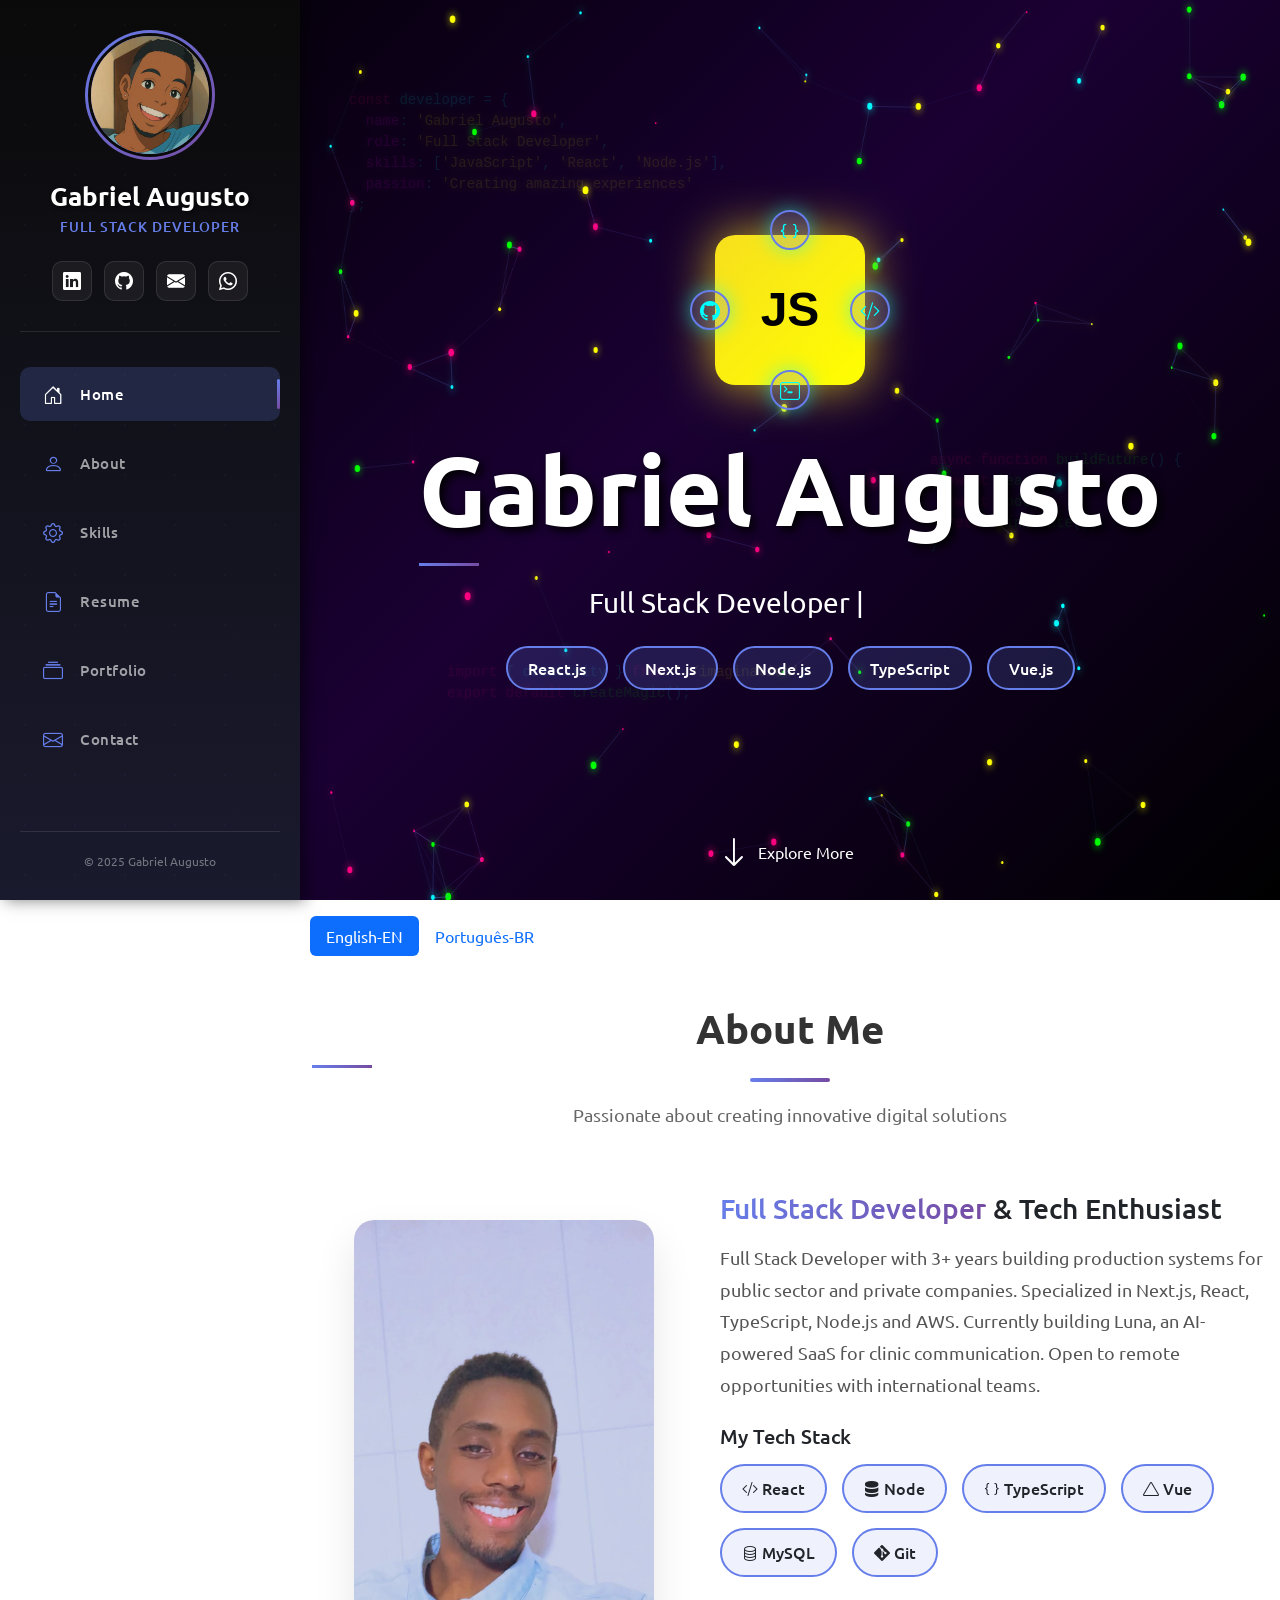
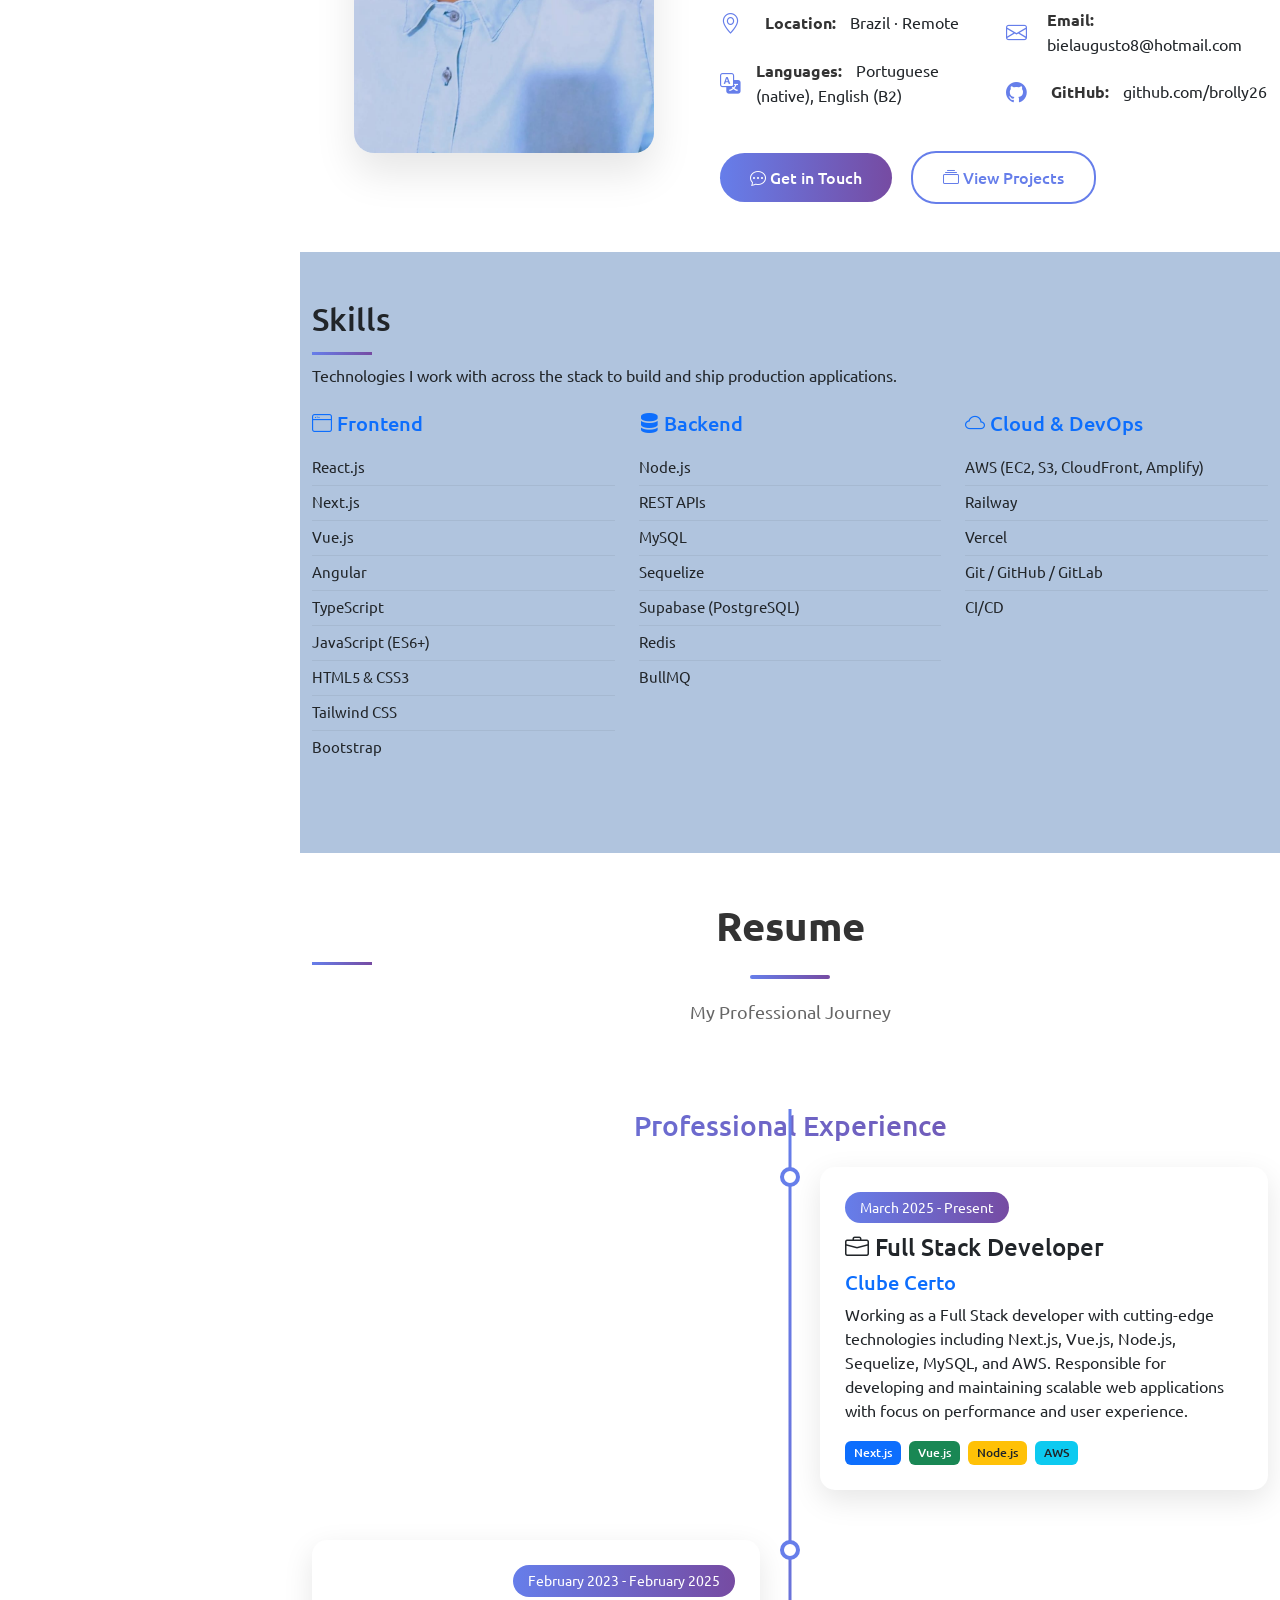
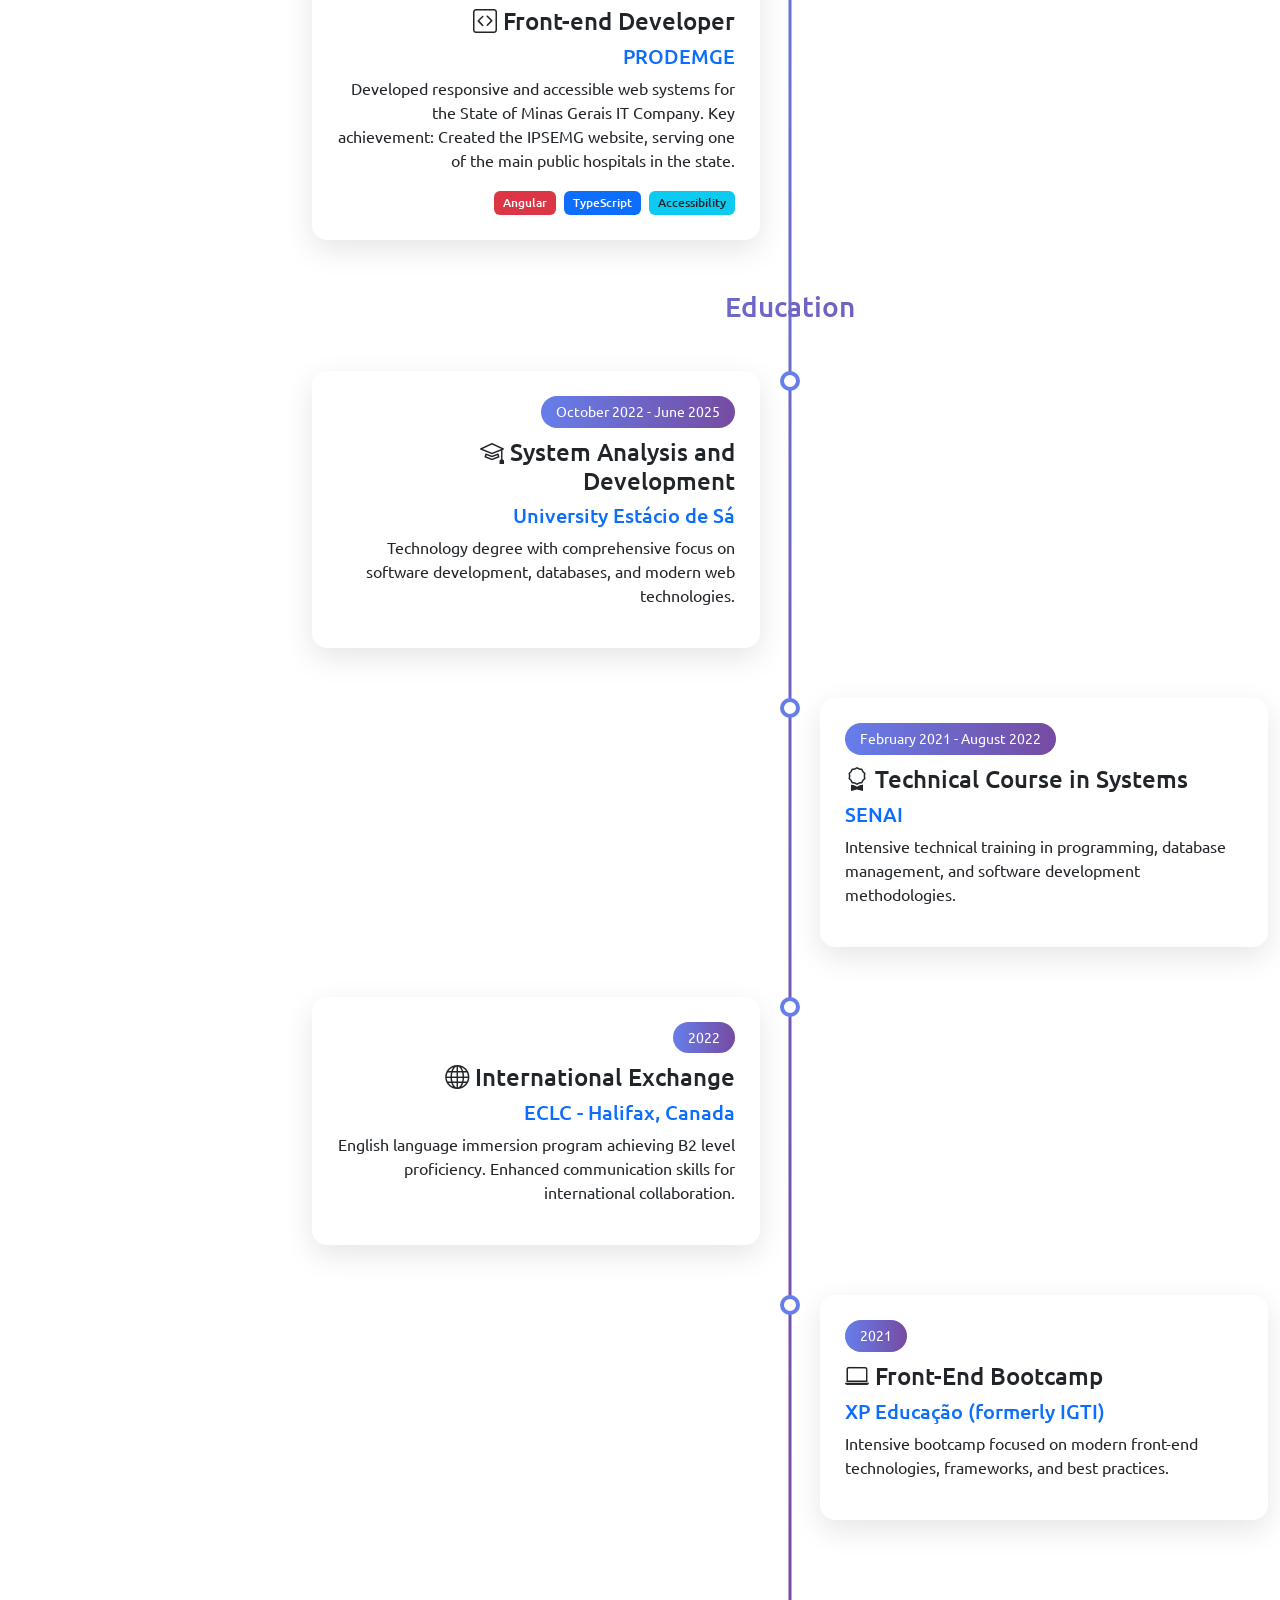
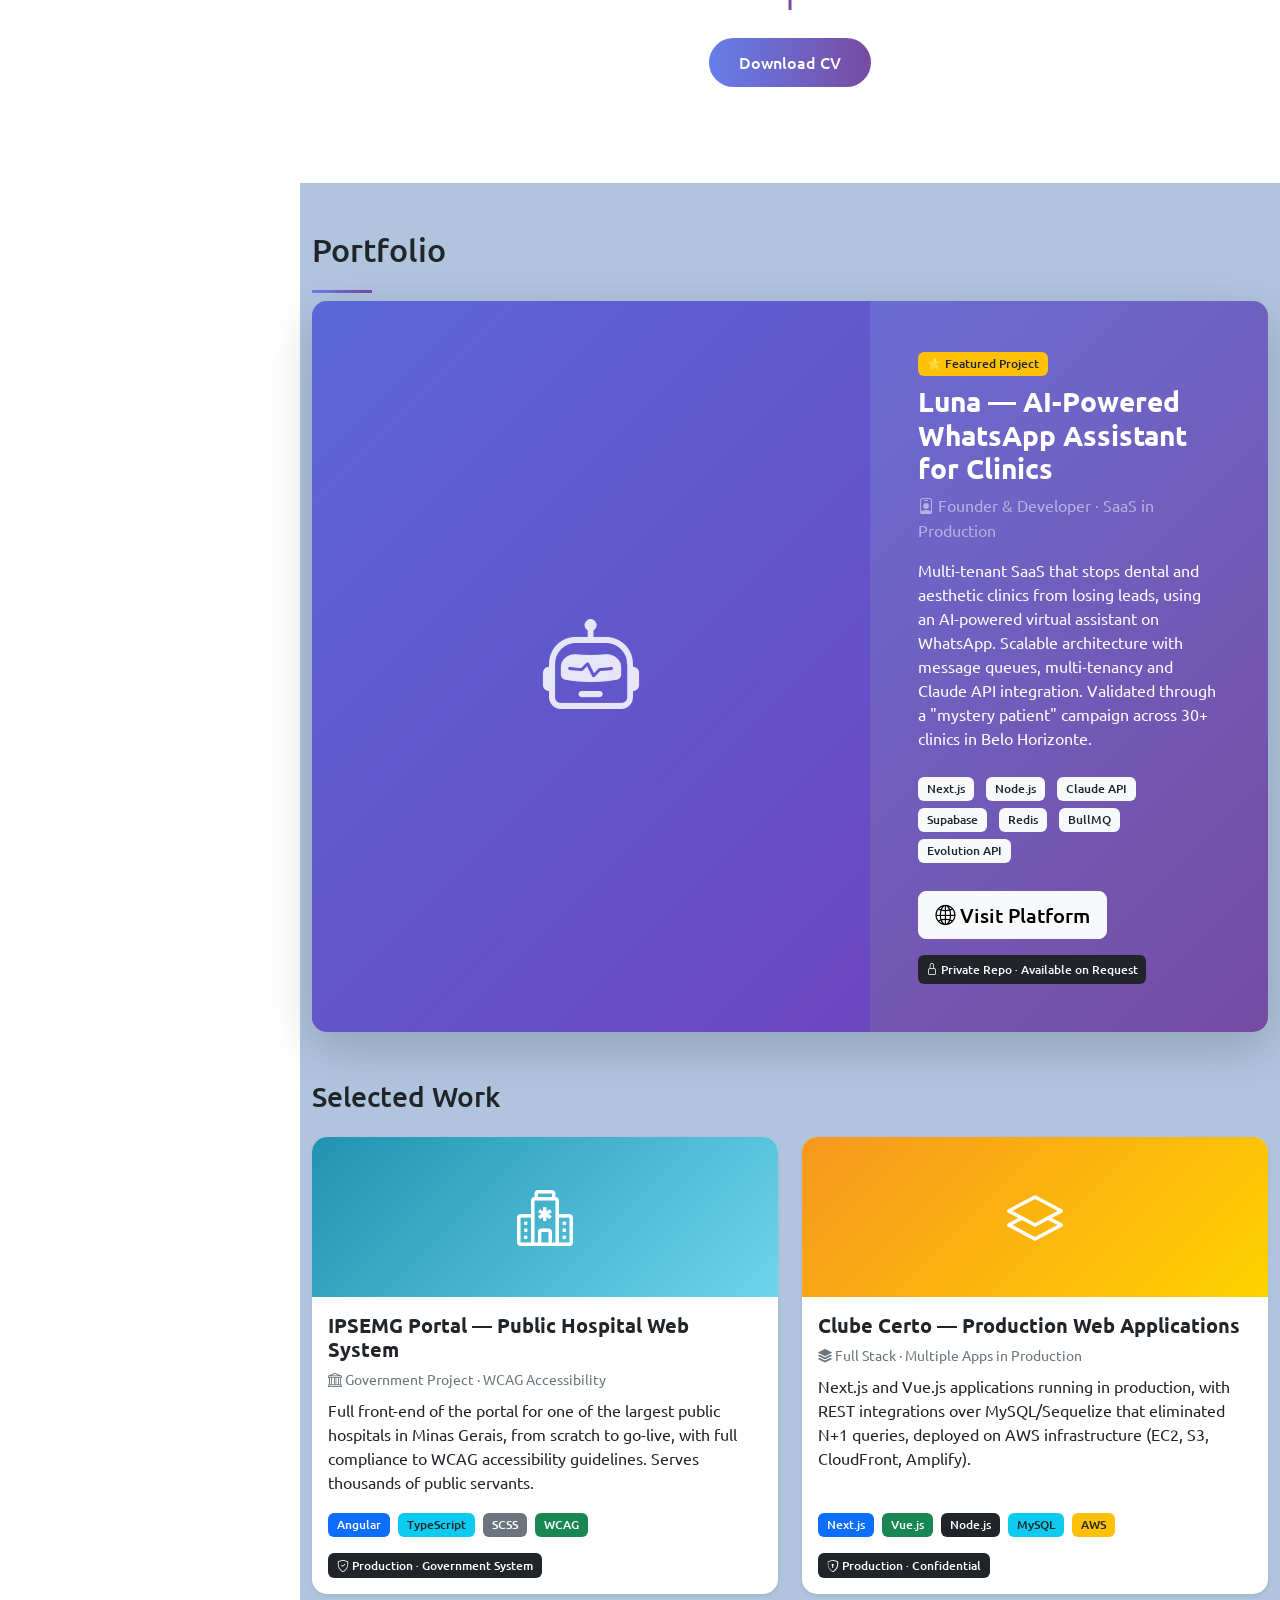
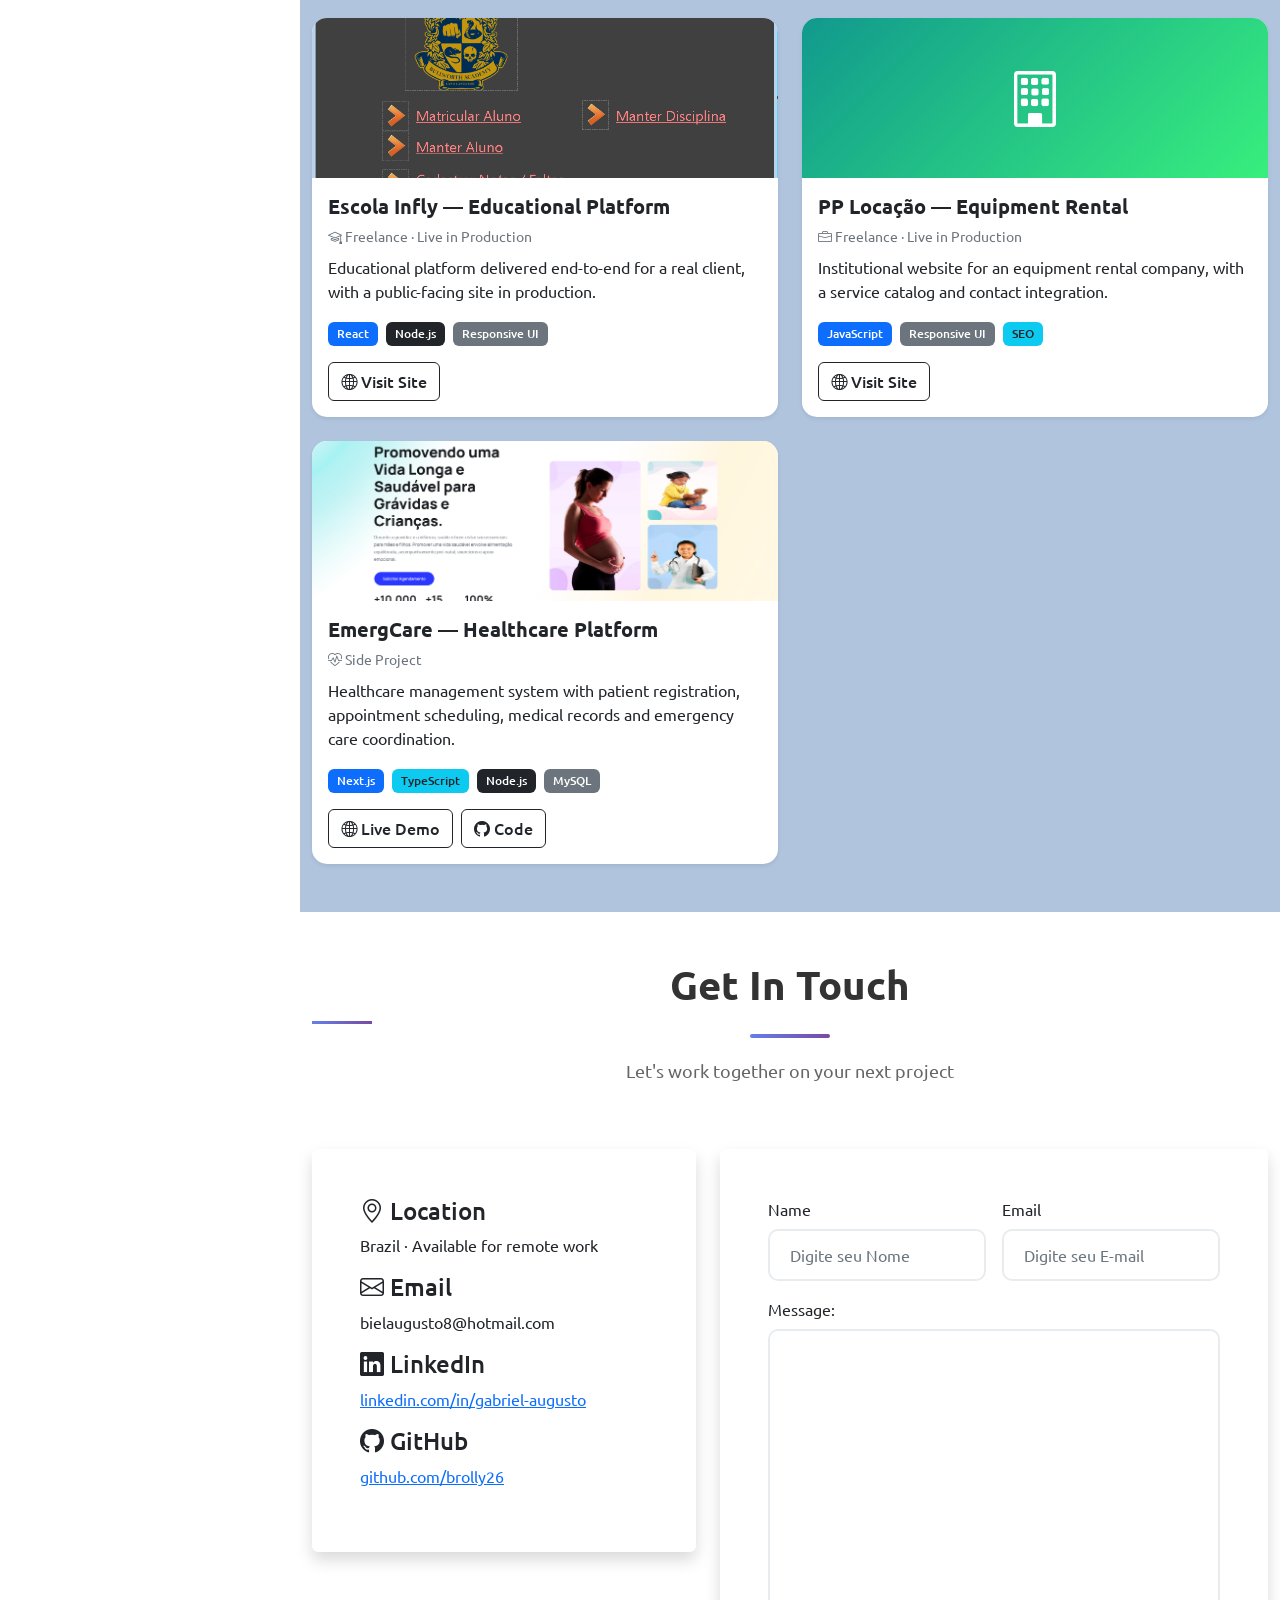
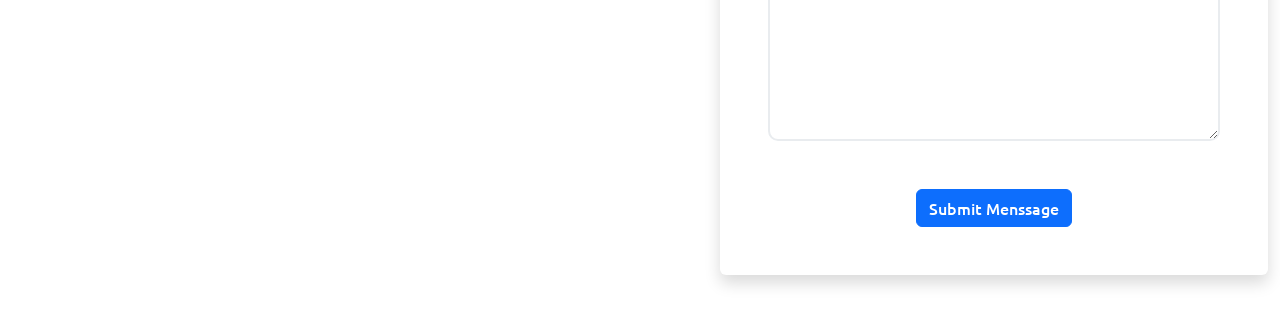
==== commit 7e8e215f: "chore: apply same cleanup to PT view + fix LinkedIn, lang, styles - About (PT): professional rewrite" ====
--- a/templates/index.html
+++ b/templates/index.html
@@ -1,5 +1,5 @@
 <!DOCTYPE html>
-<html lang="pt-br">
+<html lang="en">
 
 <head>
   <meta charset="UTF-8">
@@ -726,7 +726,8 @@
           <div class="row align-items-center">
             <div class="col-lg-5 mb-4">
               <div class="about-img-container">
-                <img class="img-fluid" src="../static/imgs/WhatsApp Image 2022-08-31 at 20.36.49.jpeg" alt="Gabriel Augusto">
+                <!-- TODO: substituir por uma foto profissional (a imagem atual é uma selfie de WhatsApp) -->
+                <img class="img-fluid" src="../static/imgs/gabriel-profile.jpg" alt="Gabriel Augusto">
                 <div class="about-img-overlay">
                   <div class="overlay-content">
                     <h4>Gabriel Augusto</h4>
@@ -735,15 +736,16 @@
                 </div>
               </div>
             </div>
-            
+
             <div class="col-lg-7">
               <div class="about-content">
                 <h3 class="about-title mb-3">
                   <span class="gradient-text">Desenvolvedor Full Stack</span> & Entusiasta de Tecnologia
                 </h3>
                 <p class="about-description">
-                  Olá! Sou Gabriel, um desenvolvedor Full Stack de 22 anos com paixão por criar experiências digitais excepcionais. 
-                  Especializo-me em construir aplicações web robustas e escaláveis usando tecnologias de ponta.
+                  Desenvolvedor Full Stack com mais de 3 anos construindo sistemas em produção para o setor público e
+                  empresas privadas. Especializado em Next.js, React, TypeScript, Node.js e AWS. Atualmente desenvolvendo
+                  a Luna, um SaaS com IA para comunicação de clínicas. Aberto a oportunidades remotas com times internacionais.
                 </p>
                 
                 <div class="tech-stack-section mt-4 mb-4">
@@ -773,19 +775,21 @@
                 <div class="row personal-info">
                   <div class="col-md-6">
                     <div class="info-item">
-                      <i class="bi bi-calendar3"></i>
-                      <div>
-                        <strong>Aniversário:</strong>
-                        <span>8 de Novembro de 2002</span>
-                      </div>
-                    </div>
-                    <div class="info-item">
                       <i class="bi bi-geo-alt"></i>
                       <div>
                         <strong>Localização:</strong>
-                        <span>Contagem, MG</span>
-                      </div>
-                    </div>
+                        <span>Brasil · Remoto</span>
+                      </div>
+                    </div>
+                    <div class="info-item">
+                      <i class="bi bi-translate"></i>
+                      <div>
+                        <strong>Idiomas:</strong>
+                        <span>Português (nativo), Inglês (B2)</span>
+                      </div>
+                    </div>
+                  </div>
+                  <div class="col-md-6">
                     <div class="info-item">
                       <i class="bi bi-envelope"></i>
                       <div>
@@ -793,15 +797,6 @@
                         <span>bielaugusto8@hotmail.com</span>
                       </div>
                     </div>
-                  </div>
-                  <div class="col-md-6">
-                    <div class="info-item">
-                      <i class="bi bi-phone"></i>
-                      <div>
-                        <strong>Telefone:</strong>
-                        <span>+55 (31) 9 9423-2364</span>
-                      </div>
-                    </div>
                     <div class="info-item">
                       <i class="bi bi-github"></i>
                       <div>
@@ -809,7 +804,6 @@
                         <span>github.com/brolly26</span>
                       </div>
                     </div>
-
                   </div>
                 </div>
 
@@ -827,117 +821,51 @@
         </section>
 
         <section id="habilidades" class="mt-5 section-bg">
+
           <div class="container pb-5">
-            <h2 class="pt-5">Habilidades </h2>
-            <p> Ao longo do meu tempo como estudante de programação, adquiri várias habilidades técnicas e não técnicas, a maioria delas está aqui, de acordo com a porcentagem de conhecimento que acredito ter em cada uma delas. </p>
-            <div class="row">
-              <div class="col-md-6">
-                <p class="mt-3 mb-0">HTML5</p>
-                <div class="progress">
-                  <div class="progress-bar" role="progressbar" aria-label="Example with label" style="width: 100%;" aria-valuenow="85" aria-valuemin="0" aria-valuemax="100">100%</div>
-                </div>
-                <p class="mt-3 mb-0">CSS3</p>
-                <div class="progress">
-                  <div class="progress-bar" role="progressbar" aria-label="Example with label" style="width: 100%;" aria-valuenow="80" aria-valuemin="0" aria-valuemax="100">100%</div>
-                </div>
-                <p class="mt-3 mb-0">JavaScript</p>
-                <div class="progress">
-                  <div class="progress-bar" role="progressbar" aria-label="Example with label" style="width: 100%;" aria-valuenow="80" aria-valuemin="0" aria-valuemax="100">100%</div>
-                </div>
-                <p class="mt-3 mb-0">GIT</p>
-                <div class="progress">
-                  <div class="progress-bar" role="progressbar" aria-label="Example with label" style="width: 100%;" aria-valuenow="70" aria-valuemin="0" aria-valuemax="100">100%</div>
-                </div>
-              </div>
-              <div class="col-md-6">
-                <p class="mt-3 mb-0">React.js</p>
-                <div class="progress">
-                  <div class="progress-bar" role="progressbar" aria-label="Example with label" style="width: 95%;" aria-valuenow="95" data-anime="left" aria-valuemin="0" aria-valuemax="100">95%</div>
-                </div>
-                <p class="mt-3 mb-0">Next.js</p>
-                <div class="progress">
-                  <div class="progress-bar" role="progressbar" aria-label="Example with label" style="width: 90%;" aria-valuenow="90" data-anime="left" aria-valuemin="0" aria-valuemax="100">90%</div>
-                </div>
-                <p class="mt-3 mb-0">Vue.js</p>
-                <div class="progress">
-                  <div class="progress-bar" role="progressbar" aria-label="Example with label" style="width: 90%;" aria-valuenow="90" data-anime="left" aria-valuemin="0" aria-valuemax="100">90%</div>
-                </div>
-                <p class="mt-3 mb-0">Angular</p>
-                <div class="progress">
-                  <div class="progress-bar" role="progressbar" aria-label="Example with label" style="width: 85%;" aria-valuenow="85" data-anime="left" aria-valuemin="0" aria-valuemax="100">85%</div>
-                </div>
-              </div>
-            </div>
-            <div class="row">
-              <div class="col-md-6">
-                <p class="mt-3 mb-0">Node.js</p>
-                <div class="progress">
-                  <div class="progress-bar" role="progressbar" aria-label="Example with label" style="width: 85%;" aria-valuenow="85" aria-valuemin="0" aria-valuemax="100">85%</div>
-                </div>
-                <p class="mt-3 mb-0">TypeScript</p>
-                <div class="progress">
-                  <div class="progress-bar" role="progressbar" aria-label="Example with label" style="width: 90%;" aria-valuenow="90" aria-valuemin="0" aria-valuemax="100">90%</div>
-                </div>
-                <p class="mt-3 mb-0">Tailwind CSS</p>
-                <div class="progress">
-                  <div class="progress-bar" role="progressbar" aria-label="Example with label" style="width: 95%;" aria-valuenow="95" aria-valuemin="0" aria-valuemax="100">95%</div>
-                </div>
-                <p class="mt-3 mb-0">Bootstrap</p>
-                <div class="progress">
-                  <div class="progress-bar" role="progressbar" aria-label="Example with label" style="width: 95%;" aria-valuenow="95" aria-valuemin="0" aria-valuemax="100">95%</div>
-                </div>
-              </div>
-              <div class="col-md-6">
-                <p class="mt-3 mb-0">MySQL</p>
-                <div class="progress">
-                  <div class="progress-bar" role="progressbar" aria-label="Example with label" style="width: 80%;" aria-valuenow="80" aria-valuemin="0" aria-valuemax="100">80%</div>
-                </div>
-                <p class="mt-3 mb-0">Sequelize</p>
-                <div class="progress">
-                  <div class="progress-bar" role="progressbar" aria-label="Example with label" style="width: 75%;" aria-valuenow="75" aria-valuemin="0" aria-valuemax="100">75%</div>
-                </div>
-                <p class="mt-3 mb-0">AWS</p>
-                <div class="progress">
-                  <div class="progress-bar" role="progressbar" aria-label="Example with label" style="width: 70%;" aria-valuenow="70" aria-valuemin="0" aria-valuemax="100">70%</div>
-                </div>
-                <p class="mt-3 mb-0">Git/GitHub/GitLab</p>
-                <div class="progress">
-                  <div class="progress-bar" role="progressbar" aria-label="Example with label" style="width: 95%;" aria-valuenow="95" aria-valuemin="0" aria-valuemax="100">95%</div>
-                </div>
-              </div>
-            </div>
-            <hr class="w-50 me-auto ms-auto">
-            <div class="row">
-              <div class="col-md-6">
-                <p class="mt-3 mb-0"> Comprometimento</p>
-                <div class="progress">
-                  <div class="progress-bar" role="progressbar" aria-label="Example with label" style="width: 98%;" aria-valuenow="85" aria-valuemin="0" aria-valuemax="100">98%</div>
-                </div>
-                <p class="mt-3 mb-0">Trabalho em equipe </p>
-                <div class="progress">
-                  <div class="progress-bar" role="progressbar" aria-label="Example with label" style="width: 97%;" aria-valuenow="85" aria-valuemin="0" aria-valuemax="100">97%</div>
-                </div>
-                <p class="mt-3 mb-0"> Empatia</p>
-                <div class="progress">
-                  <div class="progress-bar" role="progressbar" aria-label="Example with label" style="width: 98%;" aria-valuenow="85" aria-valuemin="0" aria-valuemax="100">98%</div>
-                </div>
-              </div>
-              <div class="col-md-6">
-                <p class="mt-3 mb-0"> Proatividade</p>
-                <div class="progress">
-                  <div class="progress-bar" role="progressbar" aria-label="Example with label" style="width: 85%;" aria-valuenow="85" aria-valuemin="0" aria-valuemax="100">85%</div>
-                </div>
-                <p class="mt-3 mb-0"> Comunicação</p>
-                <div class="progress">
-                  <div class="progress-bar" role="progressbar" aria-label="Example with label" style="width: 90%;" aria-valuenow="85" aria-valuemin="0" aria-valuemax="100">90%</div>
-                </div>
-                <p class="mt-3 mb-0"> Ideias</p>
-                <div class="progress">
-                  <div class="progress-bar" role="progressbar" aria-label="Example with label" style="width: 97%;" aria-valuenow="85" aria-valuemin="0" aria-valuemax="100">97%</div>
-                </div>
-              </div>
-            </div>
-          </div>
+
+            <h2 class="pt-5">Habilidades</h2>
+            <p>Tecnologias que utilizo em toda a stack para construir e colocar aplicações em produção.</p>
+
+            <div class="row mt-4">
+              <div class="col-md-4 mb-4">
+                <h5 class="text-primary mb-3"><i class="bi bi-window"></i> Frontend</h5>
+                <ul class="list-unstyled tech-list">
+                  <li>React.js</li>
+                  <li>Next.js</li>
+                  <li>Vue.js</li>
+                  <li>Angular</li>
+                  <li>TypeScript</li>
+                  <li>JavaScript (ES6+)</li>
+                  <li>HTML5 &amp; CSS3</li>
+                  <li>Tailwind CSS</li>
+                  <li>Bootstrap</li>
+                </ul>
+              </div>
+              <div class="col-md-4 mb-4">
+                <h5 class="text-primary mb-3"><i class="bi bi-server"></i> Backend</h5>
+                <ul class="list-unstyled tech-list">
+                  <li>Node.js</li>
+                  <li>APIs REST</li>
+                  <li>MySQL</li>
+                  <li>Sequelize</li>
+                  <li>Supabase (PostgreSQL)</li>
+                  <li>Redis</li>
+                  <li>BullMQ</li>
+                </ul>
+              </div>
+              <div class="col-md-4 mb-4">
+                <h5 class="text-primary mb-3"><i class="bi bi-cloud"></i> Cloud &amp; DevOps</h5>
+                <ul class="list-unstyled tech-list">
+                  <li>AWS (EC2, S3, CloudFront, Amplify)</li>
+                  <li>Railway</li>
+                  <li>Vercel</li>
+                  <li>Git / GitHub / GitLab</li>
+                  <li>CI/CD</li>
+                </ul>
+              </div>
+            </div>
+
         </section>
 
         <section class="mt-5 cv" id="curriculo">
@@ -1045,33 +973,37 @@
 
             <h2 class="pb-4">Portfólio</h2>
 
-            <!-- Projeto Destaque -->
+            <!-- Projeto Destaque: Luna -->
             <div class="row mb-5">
               <div class="col-12">
                 <div class="card shadow-lg border-0 overflow-hidden" style="background: linear-gradient(135deg, #667eea 0%, #764ba2 100%);">
                   <div class="row g-0">
                     <div class="col-md-7">
-                      <img src="../static/imgs/Fotos dos Projetos/emergcare.png" class="img-fluid w-100 h-100" style="object-fit: cover; min-height: 400px;" alt="Plataforma EmergCare">
+                      <!-- TODO: adicionar um screenshot/mockup real do produto Luna aqui -->
+                      <div class="d-flex align-items-center justify-content-center h-100 text-white" style="min-height: 400px; background: linear-gradient(135deg, #5a67d8 0%, #6b46c1 100%);">
+                        <i class="bi bi-robot" style="font-size: 6rem; opacity: 0.85;"></i>
+                      </div>
                     </div>
                     <div class="col-md-5">
                       <div class="card-body text-white p-5">
                         <span class="badge bg-warning text-dark mb-2">⭐ Projeto Destaque</span>
-                        <h3 class="card-title fw-bold mb-3">EmergCare - Plataforma de Saúde</h3>
-                        <p class="card-text mb-4">Sistema completo de gestão de saúde construído com tecnologias modernas. Recursos incluem registro de pacientes, agendamento de consultas, gerenciamento de prontuários médicos e coordenação de atendimento de emergência em tempo real.</p>
+                        <h3 class="card-title fw-bold mb-2">Luna — Assistente de WhatsApp com IA para Clínicas</h3>
+                        <p class="text-white-50 mb-3"><i class="bi bi-person-badge"></i> Founder &amp; Developer · SaaS em Produção</p>
+                        <p class="card-text mb-4">SaaS multi-tenant que resolve a perda de leads em clínicas odontológicas e estéticas, através de um assistente virtual com IA no WhatsApp. Arquitetura escalável com filas de mensagens, multi-tenancy e integração com a Claude API. Validado via campanha de "mystery patient" em mais de 30 clínicas de Belo Horizonte.</p>
                         <div class="mb-4">
-                          <span class="badge bg-light text-dark me-2">Next.js</span>
-                          <span class="badge bg-light text-dark me-2">React</span>
-                          <span class="badge bg-light text-dark me-2">TypeScript</span>
-                          <span class="badge bg-light text-dark me-2">Node.js</span>
-                          <span class="badge bg-light text-dark me-2">MySQL</span>
+                          <span class="badge bg-light text-dark me-2 mb-1">Next.js</span>
+                          <span class="badge bg-light text-dark me-2 mb-1">Node.js</span>
+                          <span class="badge bg-light text-dark me-2 mb-1">Claude API</span>
+                          <span class="badge bg-light text-dark me-2 mb-1">Supabase</span>
+                          <span class="badge bg-light text-dark me-2 mb-1">Redis</span>
+                          <span class="badge bg-light text-dark me-2 mb-1">BullMQ</span>
+                          <span class="badge bg-light text-dark me-2 mb-1">Evolution API</span>
                         </div>
-                        <div class="d-flex gap-3">
-                          <a href="https://emerg-care-frontend.vercel.app/" target="_blank" class="btn btn-light btn-lg">
-                            <i class="bi bi-globe2"></i> Ver Projeto
+                        <div class="d-flex gap-3 flex-wrap">
+                          <a href="https://luna-dashboard-flame.vercel.app/" target="_blank" class="btn btn-light btn-lg">
+                            <i class="bi bi-globe2"></i> Acessar Plataforma
                           </a>
-                          <a href="https://github.com/Brolly26/emergcare" target="_blank" class="btn btn-outline-light btn-lg">
-                            <i class="bi bi-github"></i> Código
-                          </a>
+                          <span class="badge bg-dark text-light align-self-center p-2"><i class="bi bi-lock"></i> Repo Privado · Disponível sob Solicitação</span>
                         </div>
                       </div>
                     </div>
@@ -1080,439 +1012,120 @@
               </div>
             </div>
 
-            <!-- Outros Projetos -->
-            <h3 class="mb-4">Outros Projetos</h3>
-            <div id="carouselPortfolioPT" class="carousel carousel-dark slide" data-bs-ride="carousel">
-              <div class="carousel-indicators">
-                <button type="button" data-bs-target="#carouselPortfolioPT" data-bs-slide-to="0" class="active"
-                  aria-current="true" aria-label="Slide 1"></button>
-                <button type="button" data-bs-target="#carouselPortfolioPT" data-bs-slide-to="1"
-                  aria-label="Slide 2"></button>
-                <button type="button" data-bs-target="#carouselPortfolioPT" data-bs-slide-to="2"
-                  aria-label="Slide 3"></button>
-                <button type="button" data-bs-target="#carouselPortfolioPT" data-bs-slide-to="3"
-                  aria-label="Slide 4"></button>
-                <button type="button" data-bs-target="#carouselPortfolioPT" data-bs-slide-to="4"
-                  aria-label="Slide 5"></button>
-              </div>
-              <div class="carousel-inner">
-                <div class="carousel-item active" data-bs-interval="10000">
-                  <div class="row row-cols-1 row-cols-md-3 g-4">
-                    <div class="col">
-                      <div class="card h-100 shadow-sm border-0">
-                        <div class="position-relative overflow-hidden" style="height: 200px;">
-                          <img src="../static/imgs/Fotos dos Projetos/Leagueof.png" class="card-img-top img-fluid w-100 h-100" style="object-fit: cover;" alt="Login Screen">
-                          <div class="position-absolute top-0 end-0 m-2">
-                            <span class="badge bg-dark"><i class="bi bi-shield-lock"></i> Auth</span>
-                          </div>
-                        </div>
-                        <div class="card-body d-flex flex-column">
-                          <h5 class="card-title fw-bold"><i class="bi bi-box-arrow-in-right text-primary"></i> Tela Login</h5>
-                          <p class="card-text flex-grow-1">Interface de autenticação moderna inspirada no design do League of Legends.</p>
-                          <div class="mb-3">
-                            <span class="badge bg-primary me-1">HTML5</span>
-                            <span class="badge bg-info text-dark me-1">CSS3</span>
-                            <span class="badge bg-warning text-dark">JavaScript</span>
-                          </div>
-                          <div class="d-flex justify-content-center gap-2">
-                            <a href="https://github.com/Brolly26/RiotTela" target='_blank' class="btn btn-outline-dark">
-                              <i class="bi bi-github"></i> Ver Código
-                            </a>
-                          </div>
-                        </div>
-                      </div>
-                    </div>
-
-                    <div class="col">
-                      <div class="card h-100 shadow-sm border-0">
-                        <div class="position-relative overflow-hidden" style="height: 200px;">
-                          <img src="../static/imgs/Fotos dos Projetos/MundoRoxo.png" class="card-img-top img-fluid w-100 h-100" style="object-fit: cover;" alt="Mundo Roxo">
-                          <div class="position-absolute top-0 end-0 m-2">
-                            <span class="badge bg-purple" style="background-color: #764ba2;"><i class="bi bi-code-slash"></i> Em Progresso</span>
-                          </div>
-                        </div>
-                        <div class="card-body d-flex flex-column">
-                          <h5 class="card-title fw-bold"><i class="bi bi-globe text-purple" style="color: #764ba2;"></i> Mundo Roxo</h5>
-                          <p class="card-text flex-grow-1">Plataforma web inovadora atualmente em desenvolvimento com recursos modernos.</p>
-                          <div class="mb-3">
-                            <span class="badge bg-secondary">Em Breve</span>
-                          </div>
-                          <div class="d-flex justify-content-center gap-2">
-                            <a href="https://github.com/Brolly26/WorldX" target='_blank' class="btn btn-outline-dark">
-                              <i class="bi bi-github"></i> Ver Progresso
-                            </a>
-                          </div>
-                        </div>
-                      </div>
-                    </div>
-
-                    <div class="col">
-                      <div class="card h-100">
-                        <img src="../static/imgs/Fotos dos Projetos/pokedex.jpg" class="card-img-top img-fluid w-100"
-                          alt="print do blog">
-                        <div class="card-body">
-                          <h5 class="card-title">Pokedéx</h5>
-                          <p class="card-text">In Progress</p>
-                          <div class="d-flex justify-content-center">
-                          </div>
-                        </div>
-                      </div>
-                    </div>
-                  </div>
-                </div>
-
-                <div class="carousel-item" data-bs-interval="200000">
-                  <div class="row row-cols-1 row-cols-md-3 g-4">
-                    <div class="col">
-                      <div class="card h-100">
-                        <img src="../static/imgs/Fotos dos Projetos/Clima1.jpg" class="card-img-top img-fluid w-100"
-                          alt="print do blog">
-                        <div class="card-body">
-                          <h5 class="card-title">Explore as Condições Climáticas Mundiais</h5>
-                          <p class="card-text">Este projeto permite visualizar os elementos climáticos de um bairro, cidade ou estado
-                            de qualquer país.
-                          <div class="d-flex justify-content-center">
-                            <a href="https://github.com/Brolly26/Clima" target='_blank' class="btn btn-outline-dark me-3 mt-1"><i
-                                class="bi bi-github"></i></a>
-                          </div>
-                        </div>
-                      </div>
-                    </div>
-                    
-
-                    <div class="col">
-                      <div class="card h-100">
-                        <img src="../static/imgs/Fotos dos Projetos/pedido1.jpg" class="card-img-top img-fluid w-100"
-                          alt="print do blog">
-                        <div class="card-body">
-                          <h5 class="card-title"> O Botão Fugitivo</h5>
-                          <p class="card-text">Este projeto JavaScript apresenta um botão "não" que foge quando clicado, adicionando um
-                            elemento lúdico e interativo à interação do usuário.
-                          </p>
-                          <div class="d-flex justify-content-center">
-                            <a href="https://github.com/Brolly26/PedidoDeNamoro" target='_blank' class="btn btn-outline-dark me-3 mt-1"><i
-                                class="bi bi-github"></i></a>
-                          </div>
-                        </div>
-                      </div>
-                    </div>
-                    
-
-                    <div class="col">
-                      <div class="card h-100">
-                        <img src="../static/imgs/Fotos dos Projetos/WizardIcon.png" class="card-img-top img-fluid w-100"
-                          alt="print do blog">
-                        <div class="card-body ">
-                          <h5 class="card-title">Localizador Fácil de Estações de Carregamento de Veículos Elétricos</h5>
-                          <p class="card-text">Um próximo aplicativo <span class="badge bg-primary">React Native</span> para localizar
-                            estações de carregamento de veículos elétricos. Em breve, facilitando sua vida e contribuindo para um futuro
-                            mais sustentável!</p>
-                          <div class="d-flex justify-content-center">
-                            <a href="https://github.com/Brolly26/Wizard-Station" target='_blank' class="btn btn-outline-dark me-3"><i
-                                class="bi bi-github"></i></a>
-                          </div>
-                        </div>
-                      </div>
-                    </div>
-                    
-
-                    <div class="col">
-                      <div class="card h-100">
-                        <img src="../static/imgs/Fotos dos Projetos/Escolar.png" class="card-img-top img-fluid w-100"
-                          alt="print do blog">
-                        <div class="card-body">
-                          <h5 class="card-title">Sistema Acadêmico</h5>
-                          <p class="card-text">Projeto voltado para a criação de um sistema de gestão escolar. Tecnologias utilizadas:
-                            <span class="badge bg-dark">C#</span> e <span class="badge bg-success">MySQL</span>.
-                          </p>
-                          <div class="d-flex justify-content-center">
-                            <a href="https://github.com/Brolly26/SistemaAcademico" target='_blank' class="btn btn-outline-dark me-3 mt-1"><i
-                                class="bi bi-github"></i></a>
-                          </div>
-                        </div>
-                      </div>
-                    </div>
-                    
-
-                    <div class="col">
-                      <div class="card h-100">
-                        <img src="../static/imgs/Fotos dos Projetos/Screenshot_1.png"
-                          class="card-img-top img-fluid w-100" alt="print do blog">
-                        <div class="card-body">
-                          <h5 class="card-title">Calculadora de IMC</h5>
-                          <p class="card-text">Este projeto permite você avaliar o grau de sobrepeso e obesidade.
-                            Tecnologias utilizadas: <span class="badge bg-warning">JavaScript</span>, <span
-                              class="badge bg-primary">HTML5</span>, <span class="badge bg-info">CSS3</span>.
-                          </p>
-                          <div class="d-flex justify-content-center">
-                            <a href="https://github.com/Brolly26/Projeto-Calculadora-IMC" target='_blank'
-                              class="btn btn-outline-dark me-3"><i class="bi bi-github"></i></a>
-                          </div>
-                        </div>
-                      </div>
-                    </div>
-
-                    <div class="col">
-                      <div class="card h-100">
-                        <img src="../static/imgs/Fotos dos Projetos/spotify.blog_.jpg" class="card-img-top img-fluid w-100"
-                          alt="print do blog">
-                        <div class="card-body">
-                          <h5 class="card-title">Clone do Spotify</h5>
-                          <p class="card-text">Estou desenvolvendo um clone do Spotify usando o framework <span
-                              class="badge bg-danger">Angular</span> e <span class="badge bg-secondary">SCSS</span> para o
-                            desenvolvimento web.
-                          <div class="d-flex justify-content-center">
-                            <a href="https://github.com/Brolly26/Spotify" target='_blank' class="btn btn-outline-dark me-3 mt-1"><i
-                                class="bi bi-github"></i></a>
-                          </div>
-                          </p>
-                        </div>
-                      </div>
-                    </div>
-
-                  </div>
-                </div>
-
-                <!-- Slide 3: IA & Ferramentas Inteligentes -->
-                <div class="carousel-item" data-bs-interval="10000">
-                  <div class="row row-cols-1 row-cols-md-3 g-4">
-                    <div class="col">
-                      <div class="card h-100 shadow-sm border-0">
-                        <div class="position-relative overflow-hidden" style="height: 200px; background: linear-gradient(135deg, #0f2027, #203a43, #2c5364);">
-                          <div class="d-flex align-items-center justify-content-center h-100">
-                            <i class="bi bi-robot text-white" style="font-size: 4rem;"></i>
-                          </div>
-                          <div class="position-absolute top-0 end-0 m-2">
-                            <span class="badge bg-success"><i class="bi bi-cpu"></i> IA</span>
-                          </div>
-                        </div>
-                        <div class="card-body d-flex flex-column">
-                          <h5 class="card-title fw-bold"><i class="bi bi-search text-primary"></i> Diagnóstico Inteligente com IA</h5>
-                          <p class="card-text flex-grow-1">Ferramenta inteligente que analisa websites e fornece diagnósticos automatizados com sugestões de melhorias baseadas em IA.</p>
-                          <div class="mb-3">
-                            <span class="badge bg-primary me-1">Next.js</span>
-                            <span class="badge bg-success me-1">IA</span>
-                            <span class="badge bg-info text-dark">API</span>
-                          </div>
-                          <div class="d-flex justify-content-center gap-2">
-                            <a href="https://ia-check-site-rvrt-1s5opz818-brolly26s-projects.vercel.app/" target='_blank' class="btn btn-outline-primary">
-                              <i class="bi bi-globe2"></i> Ver Projeto
-                            </a>
-                          </div>
-                        </div>
-                      </div>
-                    </div>
-
-                    <div class="col">
-                      <div class="card h-100 shadow-sm border-0">
-                        <div class="position-relative overflow-hidden" style="height: 200px; background: linear-gradient(135deg, #ee9ca7, #ffdde1);">
-                          <div class="d-flex align-items-center justify-content-center h-100">
-                            <i class="bi bi-send-fill text-white" style="font-size: 4rem;"></i>
-                          </div>
-                          <div class="position-absolute top-0 end-0 m-2">
-                            <span class="badge bg-danger"><i class="bi bi-lightning"></i> Smart</span>
-                          </div>
-                        </div>
-                        <div class="card-body d-flex flex-column">
-                          <h5 class="card-title fw-bold"><i class="bi bi-send text-danger"></i> SendSmart - Mensagens Inteligentes</h5>
-                          <p class="card-text flex-grow-1">Plataforma de mensagens inteligentes projetada para otimizar e automatizar fluxos de comunicação de forma eficiente.</p>
-                          <div class="mb-3">
-                            <span class="badge bg-primary me-1">React</span>
-                            <span class="badge bg-warning text-dark me-1">Node.js</span>
-                            <span class="badge bg-info text-dark">API</span>
-                          </div>
-                          <div class="d-flex justify-content-center gap-2">
-                            <a href="https://send-smart.vercel.app/" target='_blank' class="btn btn-outline-primary">
-                              <i class="bi bi-globe2"></i> Ver Projeto
-                            </a>
-                          </div>
-                        </div>
-                      </div>
-                    </div>
-
-                    <div class="col">
-                      <div class="card h-100 shadow-sm border-0">
-                        <div class="position-relative overflow-hidden" style="height: 200px; background: linear-gradient(135deg, #11998e, #38ef7d);">
-                          <div class="d-flex align-items-center justify-content-center h-100">
-                            <i class="bi bi-currency-exchange text-white" style="font-size: 4rem;"></i>
-                          </div>
-                          <div class="position-absolute top-0 end-0 m-2">
-                            <span class="badge bg-dark"><i class="bi bi-globe2"></i> Fintech</span>
-                          </div>
-                        </div>
-                        <div class="card-body d-flex flex-column">
-                          <h5 class="card-title fw-bold"><i class="bi bi-arrow-left-right text-success"></i> Comparador de Remessas Internacionais</h5>
-                          <p class="card-text flex-grow-1">Plataforma que compara taxas de remessas internacionais, ajudando usuários a encontrar as melhores cotações e menores taxas.</p>
-                          <div class="mb-3">
-                            <span class="badge bg-primary me-1">React</span>
-                            <span class="badge bg-warning text-dark me-1">JavaScript</span>
-                            <span class="badge bg-success">API</span>
-                          </div>
-                          <div class="d-flex justify-content-center gap-2">
-                            <a href="https://zuzu-mvp.vercel.app/" target='_blank' class="btn btn-outline-primary">
-                              <i class="bi bi-globe2"></i> Ver Projeto
-                            </a>
-                          </div>
-                        </div>
-                      </div>
-                    </div>
-                  </div>
-                </div>
-
-                <!-- Slide 4: Apps & Plataformas -->
-                <div class="carousel-item" data-bs-interval="10000">
-                  <div class="row row-cols-1 row-cols-md-3 g-4">
-                    <div class="col">
-                      <div class="card h-100 shadow-sm border-0">
-                        <div class="position-relative overflow-hidden" style="height: 200px; background: linear-gradient(135deg, #a18cd1, #fbc2eb);">
-                          <div class="d-flex align-items-center justify-content-center h-100">
-                            <i class="bi bi-book text-white" style="font-size: 4rem;"></i>
-                          </div>
-                          <div class="position-absolute top-0 end-0 m-2">
-                            <span class="badge bg-purple" style="background-color: #764ba2;"><i class="bi bi-stars"></i> IA Kids</span>
-                          </div>
-                        </div>
-                        <div class="card-body d-flex flex-column">
-                          <h5 class="card-title fw-bold"><i class="bi bi-stars text-purple" style="color: #764ba2;"></i> Zuzu - IA Contadora de Histórias</h5>
-                          <p class="card-text flex-grow-1">Plataforma com IA que cria histórias personalizadas e interativas para crianças, estimulando a imaginação e criatividade.</p>
-                          <div class="mb-3">
-                            <span class="badge bg-success me-1">IA</span>
-                            <span class="badge bg-primary me-1">React</span>
-                            <span class="badge bg-warning text-dark">Node.js</span>
-                          </div>
-                          <div class="d-flex justify-content-center gap-2">
-                            <span class="badge bg-secondary p-2">Em Breve</span>
-                          </div>
-                        </div>
-                      </div>
-                    </div>
-
-                    <div class="col">
-                      <div class="card h-100 shadow-sm border-0">
-                        <div class="position-relative overflow-hidden" style="height: 200px; background: linear-gradient(135deg, #56ab2f, #a8e063);">
-                          <div class="d-flex align-items-center justify-content-center h-100">
-                            <i class="bi bi-dribbble text-white" style="font-size: 4rem;"></i>
-                          </div>
-                          <div class="position-absolute top-0 end-0 m-2">
-                            <span class="badge bg-success"><i class="bi bi-geo-alt"></i> Esportes</span>
-                          </div>
-                        </div>
-                        <div class="card-body d-flex flex-column">
-                          <h5 class="card-title fw-bold"><i class="bi bi-geo-alt-fill text-success"></i> PegaBola - Quadras Perto de Você</h5>
-                          <p class="card-text flex-grow-1">Plataforma para descobrir e reservar quadras de futebol próximas, facilitando a organização de partidas com amigos.</p>
-                          <div class="mb-3">
-                            <span class="badge bg-primary me-1">React</span>
-                            <span class="badge bg-info text-dark me-1">Maps API</span>
-                            <span class="badge bg-warning text-dark">JavaScript</span>
-                          </div>
-                          <div class="d-flex justify-content-center gap-2">
-                            <a href="https://pegabola.vercel.app/" target='_blank' class="btn btn-outline-primary">
-                              <i class="bi bi-globe2"></i> Ver Projeto
-                            </a>
-                          </div>
-                        </div>
-                      </div>
-                    </div>
-
-                    <div class="col">
-                      <div class="card h-100 shadow-sm border-0">
-                        <div class="position-relative overflow-hidden" style="height: 200px; background: linear-gradient(135deg, #f093fb, #f5576c);">
-                          <div class="d-flex align-items-center justify-content-center h-100">
-                            <i class="bi bi-balloon-heart text-white" style="font-size: 4rem;"></i>
-                          </div>
-                          <div class="position-absolute top-0 end-0 m-2">
-                            <span class="badge bg-danger"><i class="bi bi-briefcase"></i> Freelance</span>
-                          </div>
-                        </div>
-                        <div class="card-body d-flex flex-column">
-                          <h5 class="card-title fw-bold"><i class="bi bi-balloon-heart-fill text-danger"></i> Festejar - Planejamento de Eventos</h5>
-                          <p class="card-text flex-grow-1">Plataforma completa de planejamento de eventos desenvolvida como freelance, ajudando usuários a organizar e gerenciar celebrações.</p>
-                          <div class="mb-3">
-                            <span class="badge bg-primary me-1">React</span>
-                            <span class="badge bg-info text-dark me-1">CSS3</span>
-                            <span class="badge bg-danger">Freelance</span>
-                          </div>
-                          <div class="d-flex justify-content-center gap-2">
-                            <a href="https://festejar.vercel.app/" target='_blank' class="btn btn-outline-primary">
-                              <i class="bi bi-globe2"></i> Ver Projeto
-                            </a>
-                          </div>
-                        </div>
-                      </div>
-                    </div>
-                  </div>
-                </div>
-
-                <!-- Slide 5: Projetos Freelance -->
-                <div class="carousel-item" data-bs-interval="10000">
-                  <div class="row row-cols-1 row-cols-md-3 g-4">
-                    <div class="col">
-                      <div class="card h-100 shadow-sm border-0">
-                        <div class="position-relative overflow-hidden" style="height: 200px; background: linear-gradient(135deg, #f7971e, #ffd200);">
-                          <div class="d-flex align-items-center justify-content-center h-100">
-                            <i class="bi bi-truck text-white" style="font-size: 4rem;"></i>
-                          </div>
-                          <div class="position-absolute top-0 end-0 m-2">
-                            <span class="badge bg-warning text-dark"><i class="bi bi-briefcase"></i> Freelance</span>
-                          </div>
-                        </div>
-                        <div class="card-body d-flex flex-column">
-                          <h5 class="card-title fw-bold"><i class="bi bi-building text-warning"></i> PP Locação - Aluguel de Equipamentos</h5>
-                          <p class="card-text flex-grow-1">Site institucional para empresa de locação de equipamentos, com catálogo de serviços e integração de contato.</p>
-                          <div class="mb-3">
-                            <span class="badge bg-primary me-1">HTML5</span>
-                            <span class="badge bg-info text-dark me-1">CSS3</span>
-                            <span class="badge bg-danger">Freelance</span>
-                          </div>
-                          <div class="d-flex justify-content-center gap-2">
-                            <a href="https://www.pplocacaoltda.com.br/" target='_blank' class="btn btn-outline-primary">
-                              <i class="bi bi-globe2"></i> Ver Projeto
-                            </a>
-                          </div>
-                        </div>
-                      </div>
-                    </div>
-
-                    <div class="col">
-                      <div class="card h-100 shadow-sm border-0">
-                        <div class="position-relative overflow-hidden" style="height: 200px; background: linear-gradient(135deg, #4facfe, #00f2fe);">
-                          <div class="d-flex align-items-center justify-content-center h-100">
-                            <i class="bi bi-mortarboard text-white" style="font-size: 4rem;"></i>
-                          </div>
-                          <div class="position-absolute top-0 end-0 m-2">
-                            <span class="badge bg-info text-dark"><i class="bi bi-briefcase"></i> Freelance</span>
-                          </div>
-                        </div>
-                        <div class="card-body d-flex flex-column">
-                          <h5 class="card-title fw-bold"><i class="bi bi-mortarboard-fill text-info"></i> Escola Infly - Plataforma Educacional</h5>
-                          <p class="card-text flex-grow-1">Site moderno para instituição de ensino, com sistema de matrículas, informações de cursos e conteúdo institucional.</p>
-                          <div class="mb-3">
-                            <span class="badge bg-primary me-1">React</span>
-                            <span class="badge bg-warning text-dark me-1">JavaScript</span>
-                            <span class="badge bg-danger">Freelance</span>
-                          </div>
-                          <div class="d-flex justify-content-center gap-2">
-                            <a href="https://escolainfly.com.br" target='_blank' class="btn btn-outline-primary">
-                              <i class="bi bi-globe2"></i> Ver Projeto
-                            </a>
-                          </div>
-                        </div>
-                      </div>
-                    </div>
-                  </div>
-                </div>
-
-              </div>
-              <button class="carousel-control-prev" type="button" data-bs-target="#carouselPortfolioPT"
-                data-bs-slide="prev">
-                <span class="carousel-control-prev-icon" aria-hidden="true"></span>
-                <span class="visually-hidden">Previous</span>
-              </button>
-              <button class="carousel-control-next" type="button" data-bs-target="#carouselPortfolioPT"
-                data-bs-slide="next">
-                <span class="carousel-control-next-icon" aria-hidden="true"></span>
-                <span class="visually-hidden">Next</span>
-              </button>
+            <!-- Trabalhos Selecionados -->
+            <h3 class="mb-4">Trabalhos Selecionados</h3>
+            <div class="row row-cols-1 row-cols-md-2 g-4">
+
+              <div class="col">
+                <div class="card h-100 shadow-sm border-0">
+                  <div class="d-flex align-items-center justify-content-center text-white" style="height: 160px; background: linear-gradient(135deg, #2193b0, #6dd5ed);">
+                    <i class="bi bi-hospital" style="font-size: 3.5rem;"></i>
+                  </div>
+                  <div class="card-body d-flex flex-column">
+                    <h5 class="card-title fw-bold">Portal IPSEMG — Sistema Web de Hospital Público</h5>
+                    <p class="text-muted small mb-2"><i class="bi bi-bank"></i> Projeto Governamental · Acessibilidade WCAG</p>
+                    <p class="card-text flex-grow-1">Front-end completo do portal de um dos maiores hospitais públicos de Minas Gerais, do zero ao go-live, com conformidade total às diretrizes de acessibilidade WCAG. Atende milhares de servidores públicos.</p>
+                    <div class="mb-3">
+                      <span class="badge bg-primary me-1">Angular</span>
+                      <span class="badge bg-info text-dark me-1">TypeScript</span>
+                      <span class="badge bg-secondary me-1">SCSS</span>
+                      <span class="badge bg-success">WCAG</span>
+                    </div>
+                    <span class="badge bg-dark align-self-start"><i class="bi bi-shield-check"></i> Produção · Sistema Governamental</span>
+                  </div>
+                </div>
+              </div>
+
+              <div class="col">
+                <div class="card h-100 shadow-sm border-0">
+                  <div class="d-flex align-items-center justify-content-center text-white" style="height: 160px; background: linear-gradient(135deg, #f7971e, #ffd200);">
+                    <i class="bi bi-layers" style="font-size: 3.5rem;"></i>
+                  </div>
+                  <div class="card-body d-flex flex-column">
+                    <h5 class="card-title fw-bold">Clube Certo — Aplicações Web em Produção</h5>
+                    <p class="text-muted small mb-2"><i class="bi bi-stack"></i> Full Stack · Múltiplas Apps em Produção</p>
+                    <p class="card-text flex-grow-1">Aplicações em Next.js e Vue.js em produção, com integrações REST sobre MySQL/Sequelize que eliminaram queries N+1, implantadas em infraestrutura AWS (EC2, S3, CloudFront, Amplify).</p>
+                    <div class="mb-3">
+                      <span class="badge bg-primary me-1">Next.js</span>
+                      <span class="badge bg-success me-1">Vue.js</span>
+                      <span class="badge bg-dark me-1">Node.js</span>
+                      <span class="badge bg-info text-dark me-1">MySQL</span>
+                      <span class="badge bg-warning text-dark">AWS</span>
+                    </div>
+                    <span class="badge bg-dark align-self-start"><i class="bi bi-shield-lock"></i> Produção · Confidencial</span>
+                  </div>
+                </div>
+              </div>
+
+              <div class="col">
+                <div class="card h-100 shadow-sm border-0">
+                  <div class="position-relative overflow-hidden" style="height: 160px;">
+                    <img src="../static/imgs/Fotos dos Projetos/Escolar.png" class="card-img-top img-fluid w-100 h-100" style="object-fit: cover;" alt="Escola Infly">
+                  </div>
+                  <div class="card-body d-flex flex-column">
+                    <h5 class="card-title fw-bold">Escola Infly — Plataforma Educacional</h5>
+                    <p class="text-muted small mb-2"><i class="bi bi-mortarboard"></i> Freelance · No ar em Produção</p>
+                    <p class="card-text flex-grow-1">Plataforma educacional entregue de ponta a ponta para um cliente real, com site público em produção.</p>
+                    <div class="mb-3">
+                      <span class="badge bg-primary me-1">React</span>
+                      <span class="badge bg-dark me-1">Node.js</span>
+                      <span class="badge bg-secondary">UI Responsiva</span>
+                    </div>
+                    <a href="https://escolainfly.com.br" target="_blank" class="btn btn-outline-dark align-self-start">
+                      <i class="bi bi-globe2"></i> Visitar Site
+                    </a>
+                  </div>
+                </div>
+              </div>
+
+              <div class="col">
+                <div class="card h-100 shadow-sm border-0">
+                  <div class="d-flex align-items-center justify-content-center text-white" style="height: 160px; background: linear-gradient(135deg, #11998e, #38ef7d);">
+                    <i class="bi bi-building" style="font-size: 3.5rem;"></i>
+                  </div>
+                  <div class="card-body d-flex flex-column">
+                    <h5 class="card-title fw-bold">PP Locação — Aluguel de Equipamentos</h5>
+                    <p class="text-muted small mb-2"><i class="bi bi-briefcase"></i> Freelance · No ar em Produção</p>
+                    <p class="card-text flex-grow-1">Site institucional para empresa de locação de equipamentos, com catálogo de serviços e integração de contato.</p>
+                    <div class="mb-3">
+                      <span class="badge bg-primary me-1">JavaScript</span>
+                      <span class="badge bg-secondary me-1">UI Responsiva</span>
+                      <span class="badge bg-info text-dark">SEO</span>
+                    </div>
+                    <a href="https://www.pplocacaoltda.com.br/" target="_blank" class="btn btn-outline-dark align-self-start">
+                      <i class="bi bi-globe2"></i> Visitar Site
+                    </a>
+                  </div>
+                </div>
+              </div>
+
+              <div class="col">
+                <div class="card h-100 shadow-sm border-0">
+                  <div class="position-relative overflow-hidden" style="height: 160px;">
+                    <img src="../static/imgs/Fotos dos Projetos/emergcare.png" class="card-img-top img-fluid w-100 h-100" style="object-fit: cover;" alt="Plataforma EmergCare">
+                  </div>
+                  <div class="card-body d-flex flex-column">
+                    <h5 class="card-title fw-bold">EmergCare — Plataforma de Saúde</h5>
+                    <p class="text-muted small mb-2"><i class="bi bi-heart-pulse"></i> Projeto Pessoal</p>
+                    <p class="card-text flex-grow-1">Sistema de gestão em saúde com cadastro de pacientes, agendamento de consultas, prontuários e coordenação de atendimento de emergência.</p>
+                    <div class="mb-3">
+                      <span class="badge bg-primary me-1">Next.js</span>
+                      <span class="badge bg-info text-dark me-1">TypeScript</span>
+                      <span class="badge bg-dark me-1">Node.js</span>
+                      <span class="badge bg-secondary">MySQL</span>
+                    </div>
+                    <div class="d-flex gap-2">
+                      <a href="https://emerg-care-frontend.vercel.app/" target="_blank" class="btn btn-outline-dark">
+                        <i class="bi bi-globe2"></i> Demo
+                      </a>
+                      <a href="https://github.com/Brolly26/emergcare" target="_blank" class="btn btn-outline-dark">
+                        <i class="bi bi-github"></i> Código
+                      </a>
+                    </div>
+                  </div>
+                </div>
+              </div>
+
             </div>
           </div>
         </section>
@@ -1542,7 +1155,7 @@
                     </div>
                     <div class="contact-details">
                       <h5>Localização</h5>
-                      <p>Contagem, MG - Brasil</p>
+                      <p>Brasil · Disponível para trabalho remoto</p>
                     </div>
                   </div>
 
@@ -1558,33 +1171,22 @@
 
                   <div class="contact-item">
                     <div class="contact-icon">
-                      <i class="bi bi-phone-vibrate-fill"></i>
+                      <i class="bi bi-linkedin"></i>
                     </div>
                     <div class="contact-details">
-                      <h5>Telefone</h5>
-                      <p>+55 (31) 9 9423-2364</p>
+                      <h5>LinkedIn</h5>
+                      <p><a href="https://www.linkedin.com/in/gabriel-augusto-86aa031b2/" target="_blank">linkedin.com/in/gabriel-augusto</a></p>
                     </div>
                   </div>
 
                   <div class="contact-item">
                     <div class="contact-icon">
-                      <i class="bi bi-clock-fill"></i>
+                      <i class="bi bi-github"></i>
                     </div>
                     <div class="contact-details">
-                      <h5>Disponibilidade</h5>
-                      <p>Seg - Sex: 9:00 - 18:00</p>
-                    </div>
-                  </div>
-
-                  <div class="map-container mt-4">
-                    <iframe src="https://www.google.com/maps/embed?pb=!1m18!1m12!1m3!1d30021.48699896956!2d-44.04596636515233!3d-19.853239981529615!2m3!1f0!2f0!3f0!3m2!1i1024!2i768!4f13.1!3m3!1m2!1s0xa693d067914e35%3A0xfb4cd13cf3ab1e07!2sPedra%20Azul%2C%20Contagem%20-%20MG!5e0!3m2!1spt-BR!2sbr!4v1665092579982!5m2!1spt-BR!2sbr" 
-                      width="100%" 
-                      height="250" 
-                      style="border:0; border-radius: 15px;" 
-                      allowfullscreen="" 
-                      loading="lazy" 
-                      referrerpolicy="no-referrer-when-downgrade">
-                    </iframe>
+                      <h5>GitHub</h5>
+                      <p><a href="https://github.com/brolly26" target="_blank">github.com/brolly26</a></p>
+                    </div>
                   </div>
                 </div>
               </div>
@@ -1664,7 +1266,7 @@
                       <a href="https://github.com/brolly26" target="_blank" class="social-link">
                         <i class="bi bi-github"></i>
                       </a>
-                      <a href="https://www.linkedin.com/in/gabriel-augusto-niva/" target="_blank" class="social-link">
+                      <a href="https://www.linkedin.com/in/gabriel-augusto-86aa031b2/" target="_blank" class="social-link">
                         <i class="bi bi-linkedin"></i>
                       </a>
                       <a href="https://wa.me/5531994232364" target="_blank" class="social-link">
--- a/static/style.css
+++ b/static/style.css
@@ -1226,3 +1226,13 @@
   }
 
   
+
+/* Grouped technology lists (Skills section) */
+.tech-list li {
+  padding: 0.35rem 0;
+  border-bottom: 1px solid rgba(0, 0, 0, 0.06);
+  font-size: 0.95rem;
+}
+.tech-list li:last-child {
+  border-bottom: none;
+}
--- a/static/style.css
+++ b/static/style.css
@@ -1226,3 +1226,13 @@
   }
 
   
+
+/* Grouped technology lists (Skills section) */
+.tech-list li {
+  padding: 0.35rem 0;
+  border-bottom: 1px solid rgba(0, 0, 0, 0.06);
+  font-size: 0.95rem;
+}
+.tech-list li:last-child {
+  border-bottom: none;
+}
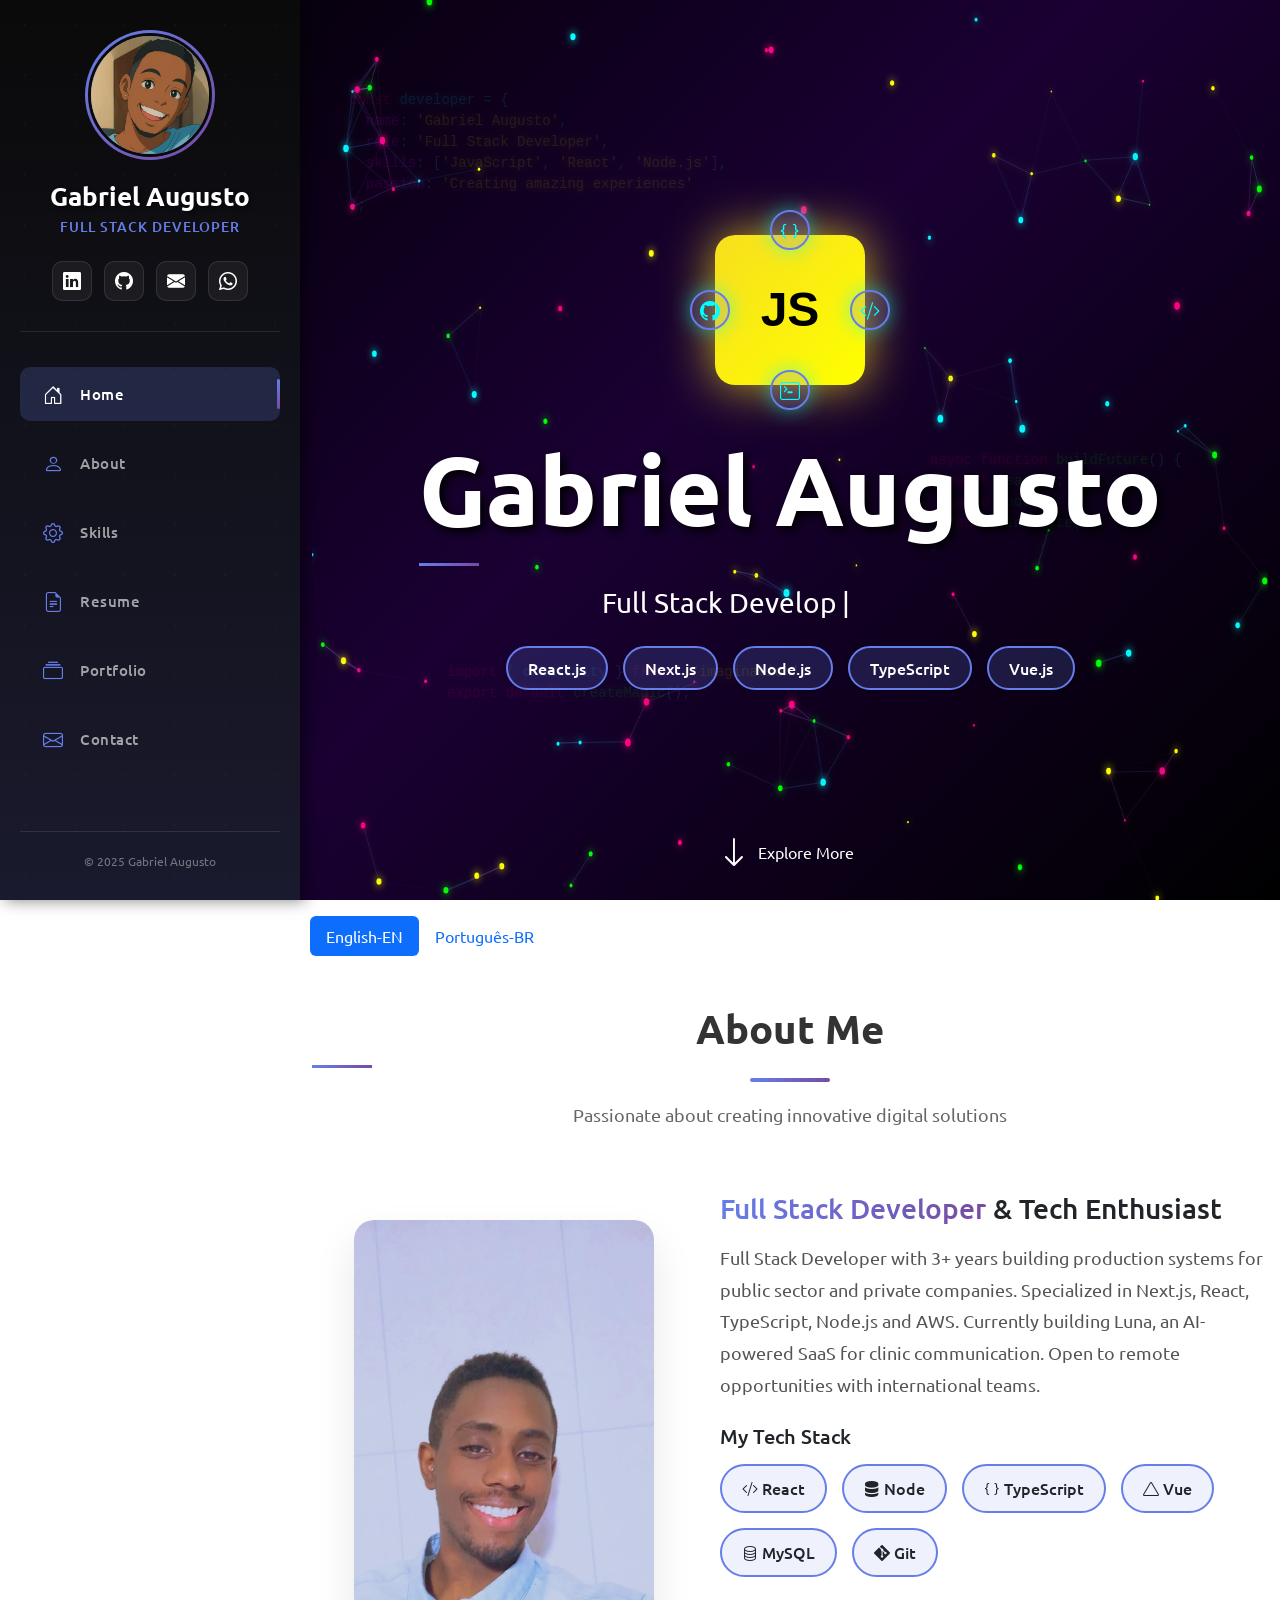
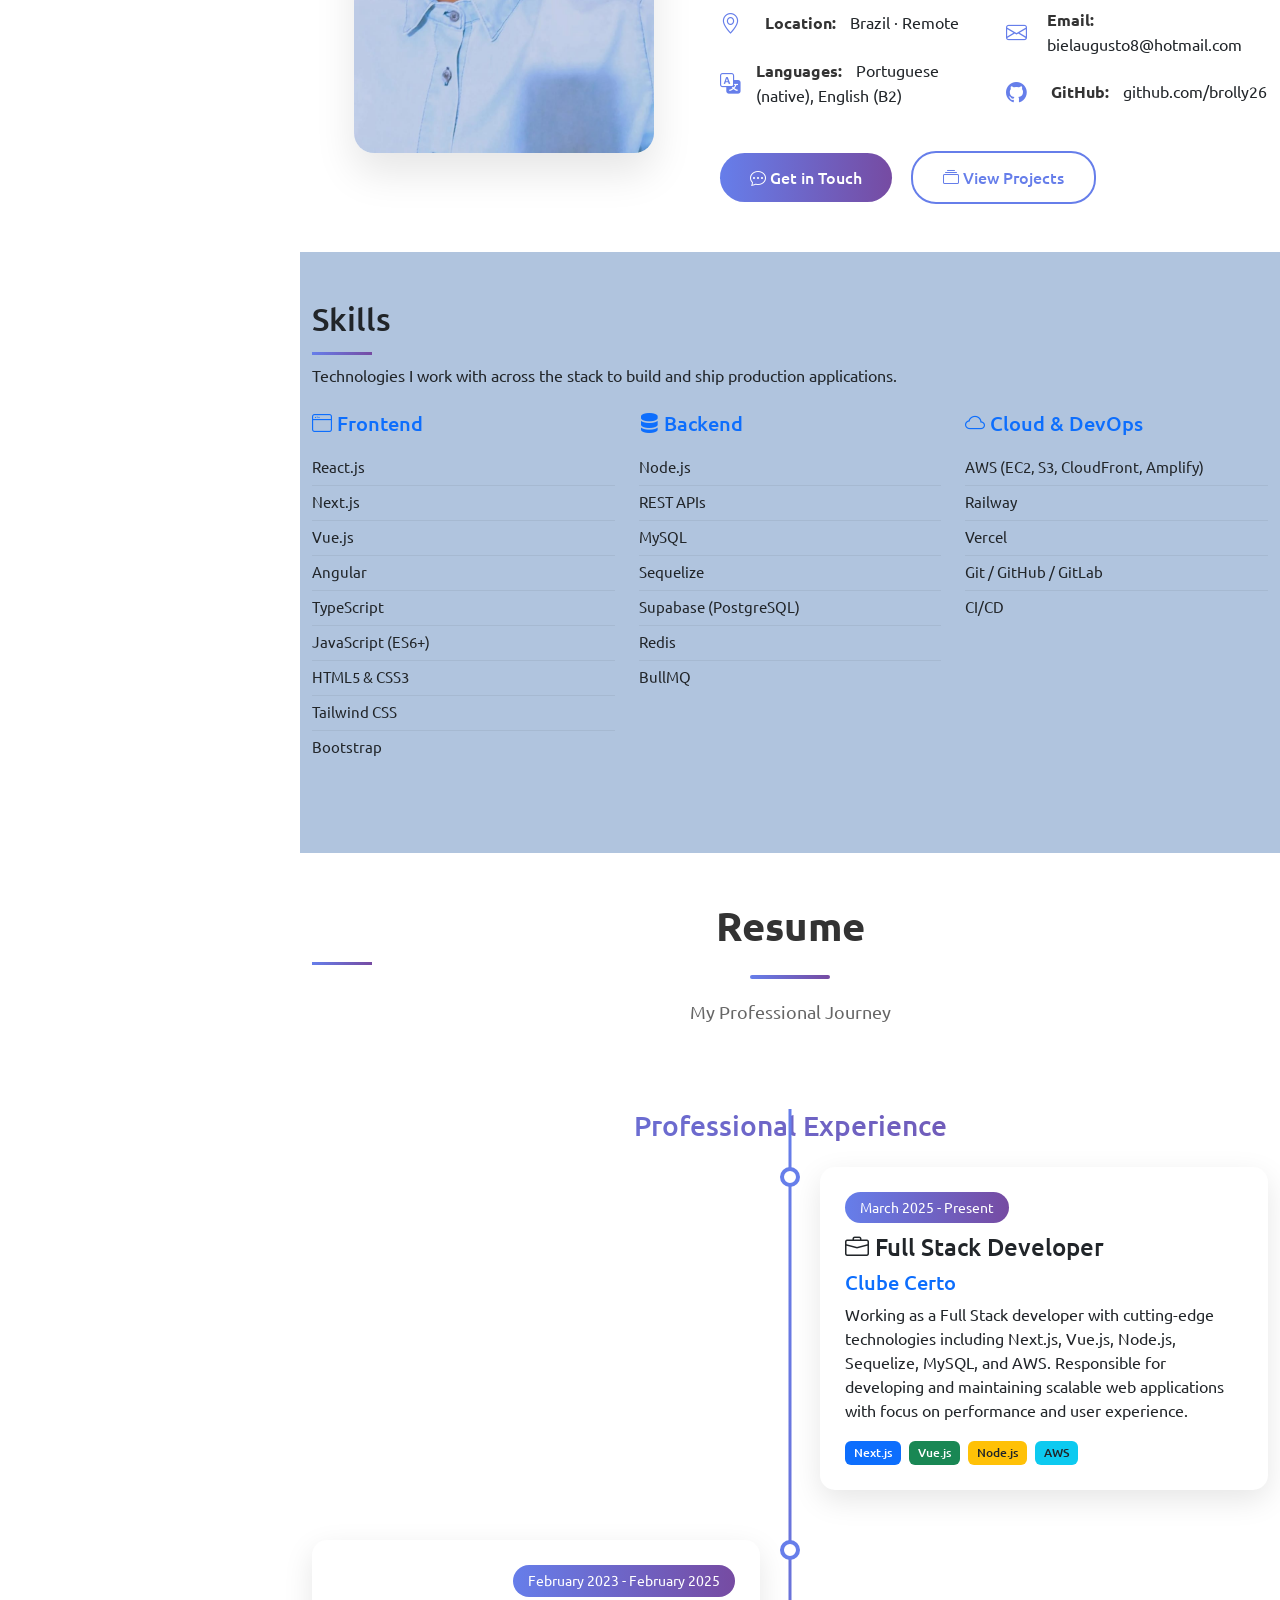
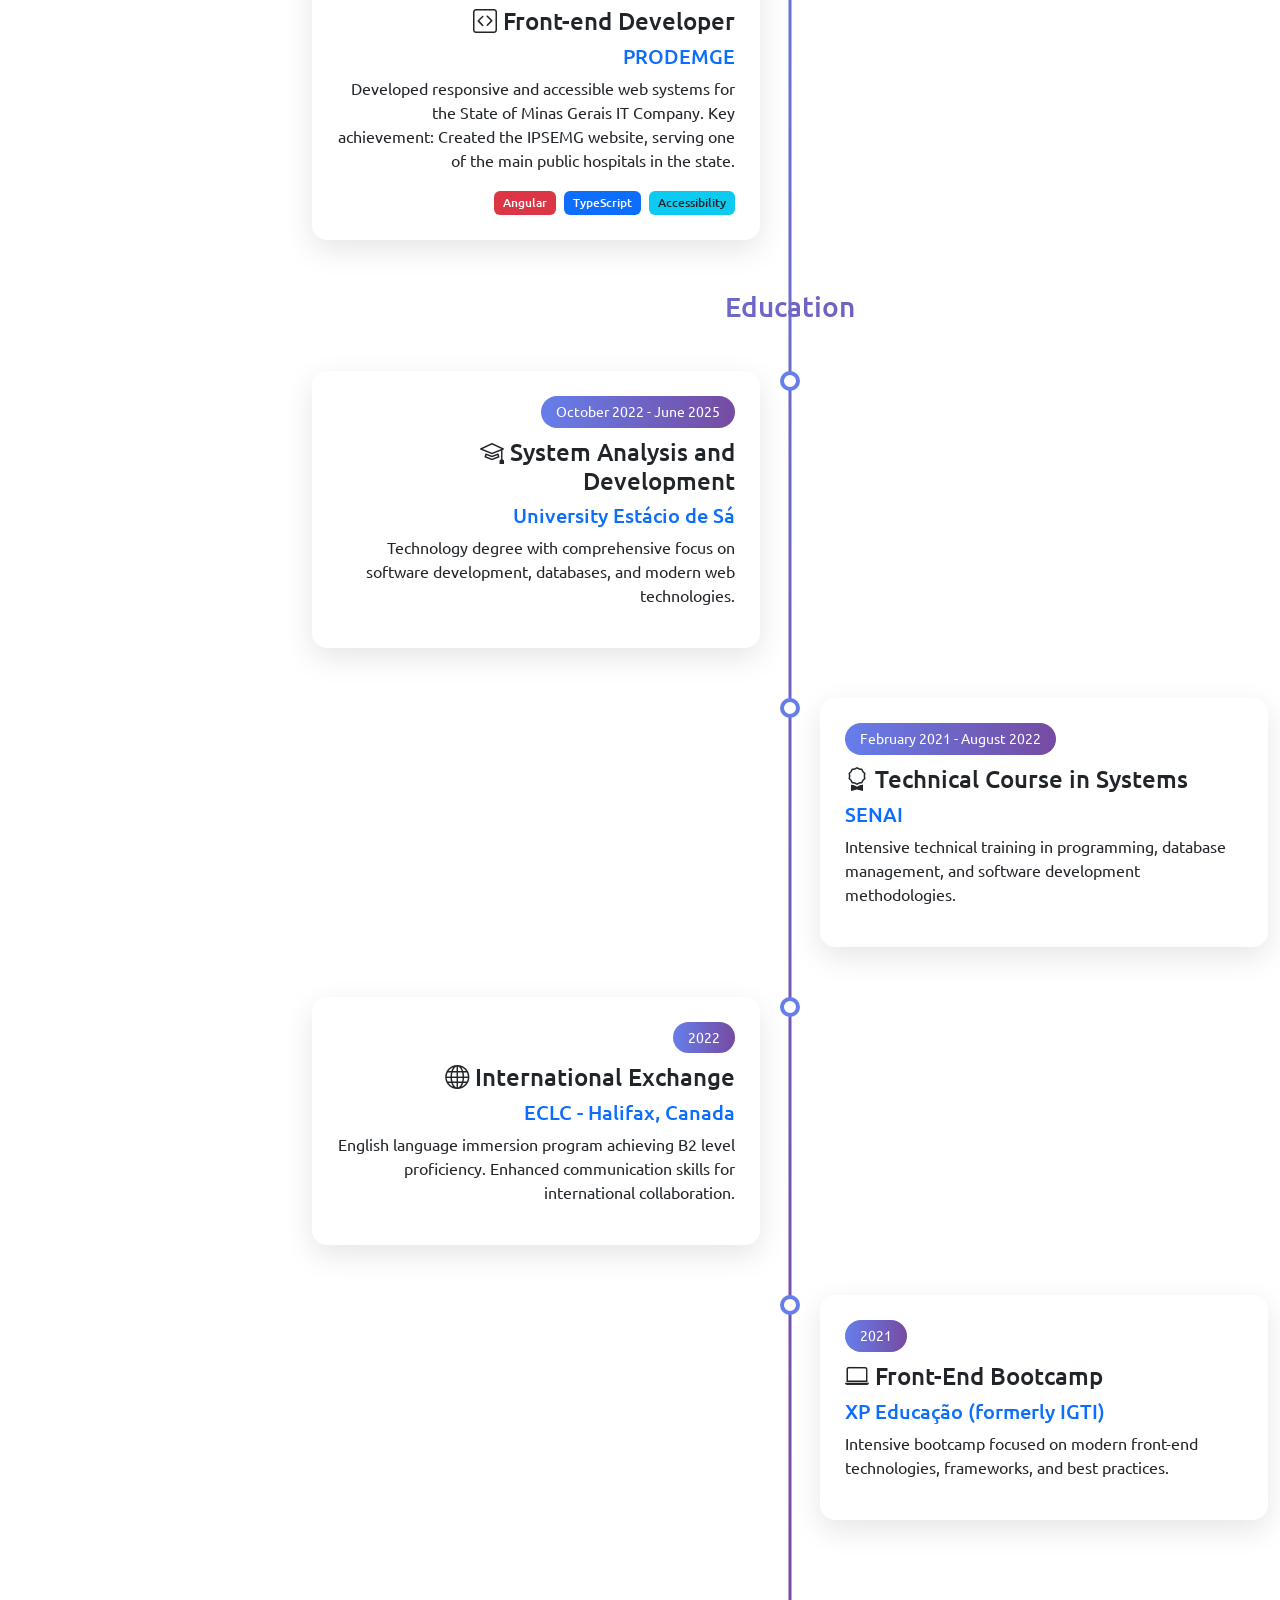
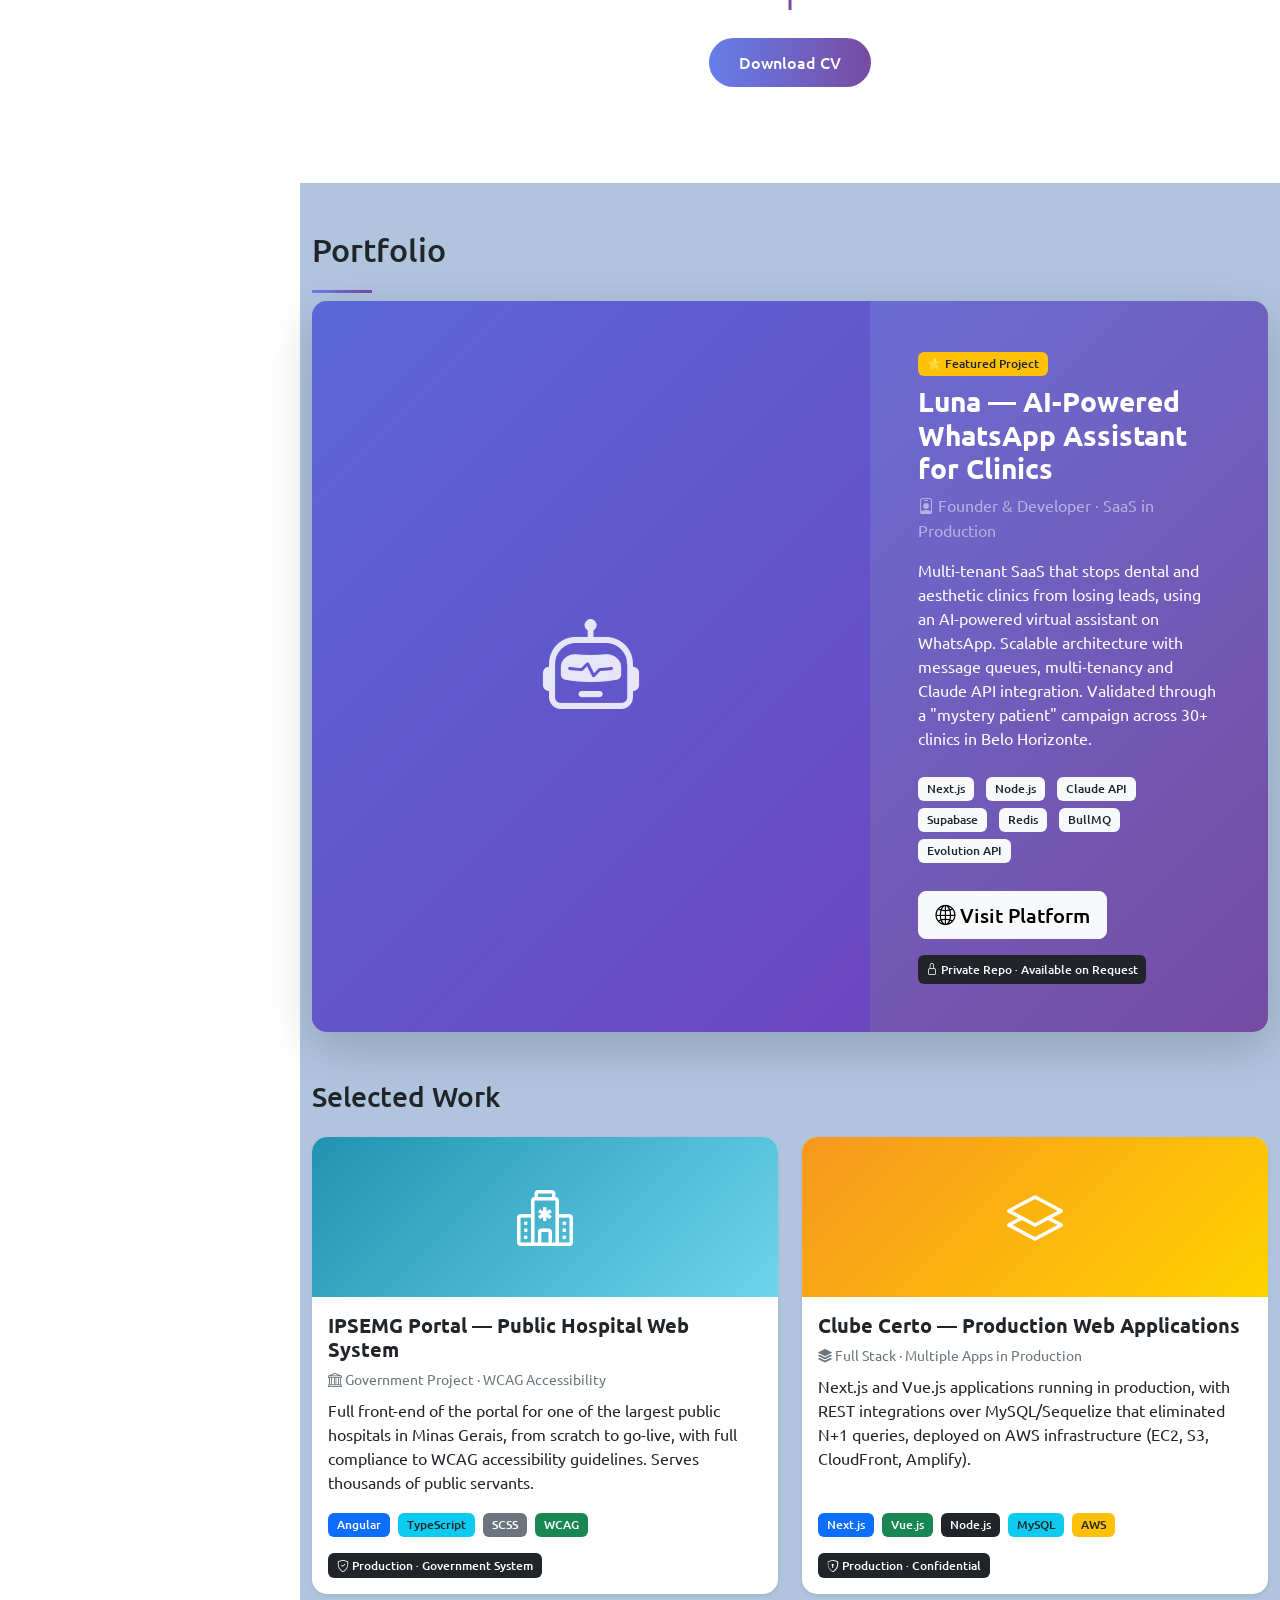
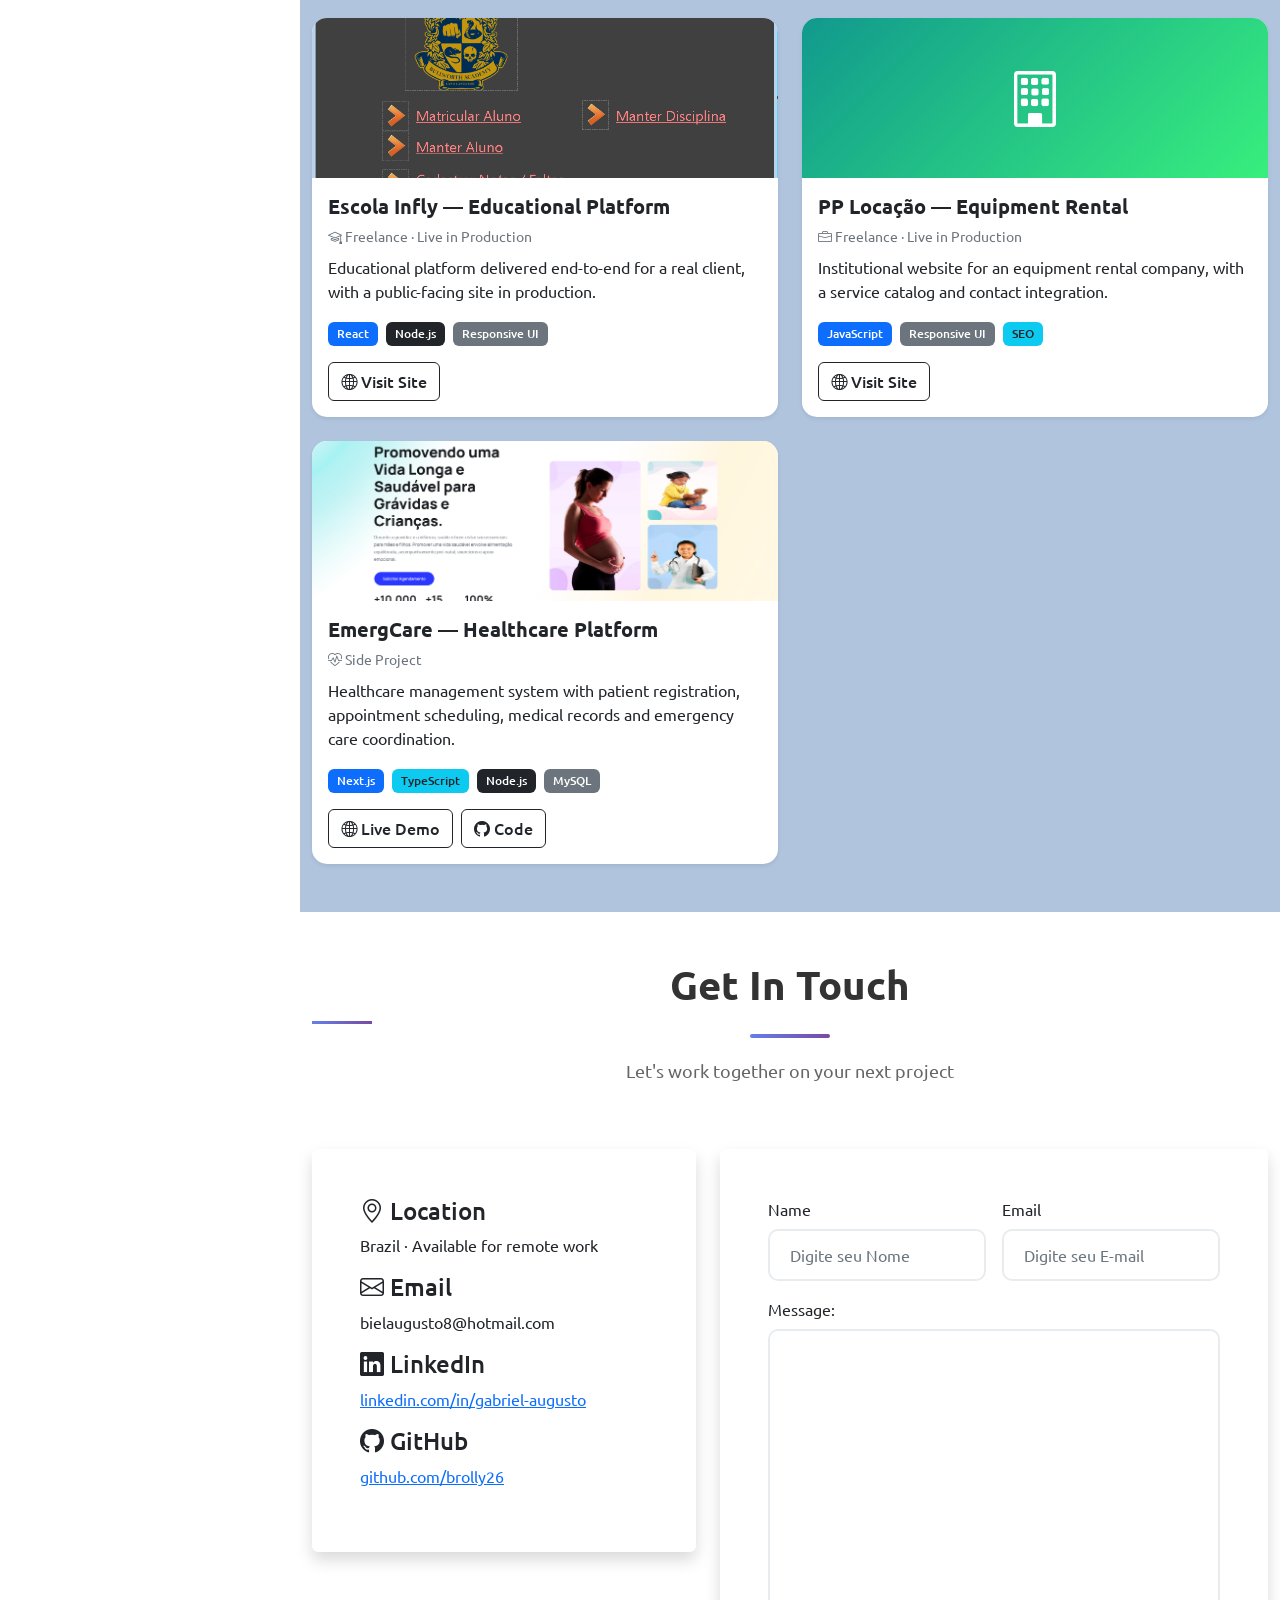
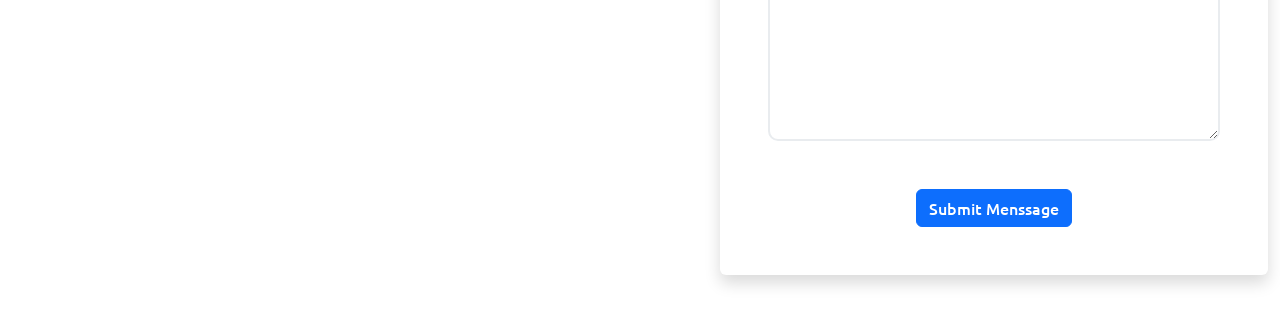
==== commit 5858af1a: "fix: sidebar nav not working + EN not defaulting Root causes: - Both language pill buttons had aria-" ====
--- a/templates/index.html
+++ b/templates/index.html
@@ -190,7 +190,7 @@
       </li>
       <li class="nav-item" role="presentation">
         <button class="nav-link" id="pills-profile-tab" data-bs-toggle="pill" data-bs-target="#pills-profile"
-          type="button" role="tab" aria-controls="pills-profile" aria-selected="true">Português-BR</button>
+          type="button" role="tab" aria-controls="pills-profile" aria-selected="false">Português-BR</button>
       </li>
     </ul>
 
@@ -1445,73 +1445,32 @@
     window.addEventListener('scroll', setActiveLink);
     setActiveLink();
     
-    // Smooth scroll para links do menu
+    // Helper: scroll to a section inside the currently visible language pane.
+    // Sections share IDs across the EN/PT panes, so we must target the active one
+    // (document.querySelector would always grab the first/hidden copy).
+    function scrollToSection(hash) {
+      const id = hash.replace('#', '');
+      const activePane = document.querySelector('.tab-pane.active');
+      let target = activePane ? activePane.querySelector('#' + id) : null;
+      if (!target) target = document.getElementById(id); // shared sections (e.g. #inicio)
+      if (target) {
+        target.scrollIntoView({ behavior: 'smooth', block: 'start' });
+      }
+    }
+
+    // Sidebar menu links
     navLinks.forEach(link => {
-      link.addEventListener('click', function(e) {
+      link.addEventListener('click', function (e) {
         e.preventDefault();
-        const targetId = this.getAttribute('href');
-        const targetSection = document.querySelector(targetId);
-        
-        if (targetSection) {
-          targetSection.scrollIntoView({
-            behavior: 'smooth',
-            block: 'start'
-          });
-        }
+        scrollToSection(this.getAttribute('href'));
       });
     });
-    
-    // Função para navegar entre tabs e seções
-    function navigateToSection(sectionId) {
-      const targetSection = document.querySelector(sectionId);
-      if (!targetSection) return;
-      
-      // Verificar em qual tab a seção está
-      const tabs = document.querySelectorAll('.tab-pane');
-      let targetTab = null;
-      
-      tabs.forEach(tab => {
-        if (tab.querySelector(sectionId)) {
-          targetTab = tab;
-        }
-      });
-      
-      if (targetTab) {
-        // Ativar a tab correta
-        const tabId = targetTab.id;
-        const tabTrigger = document.querySelector(`[data-bs-target="#${tabId}"]`);
-        
-        if (tabTrigger) {
-          // Simular clique na tab
-          const bsTab = new bootstrap.Tab(tabTrigger);
-          bsTab.show();
-          
-          // Aguardar a transição da tab e então rolar para a seção
-          setTimeout(() => {
-            targetSection.scrollIntoView({
-              behavior: 'smooth',
-              block: 'start'
-            });
-          }, 300);
-        }
-      }
-    }
-    
-    // Adicionar event listeners para os botões de About
+
+    // About section buttons
     document.querySelectorAll('.about-buttons a').forEach(link => {
-      link.addEventListener('click', function(e) {
+      link.addEventListener('click', function (e) {
         e.preventDefault();
-        const targetId = this.getAttribute('href');
-        navigateToSection(targetId);
-      });
-    });
-    
-    // Também atualizar os links do menu para funcionar com tabs
-    document.querySelectorAll('.nav-menu a[href^="#"]').forEach(link => {
-      link.addEventListener('click', function(e) {
-        e.preventDefault();
-        const targetId = this.getAttribute('href');
-        navigateToSection(targetId);
+        scrollToSection(this.getAttribute('href'));
       });
     });
   </script>
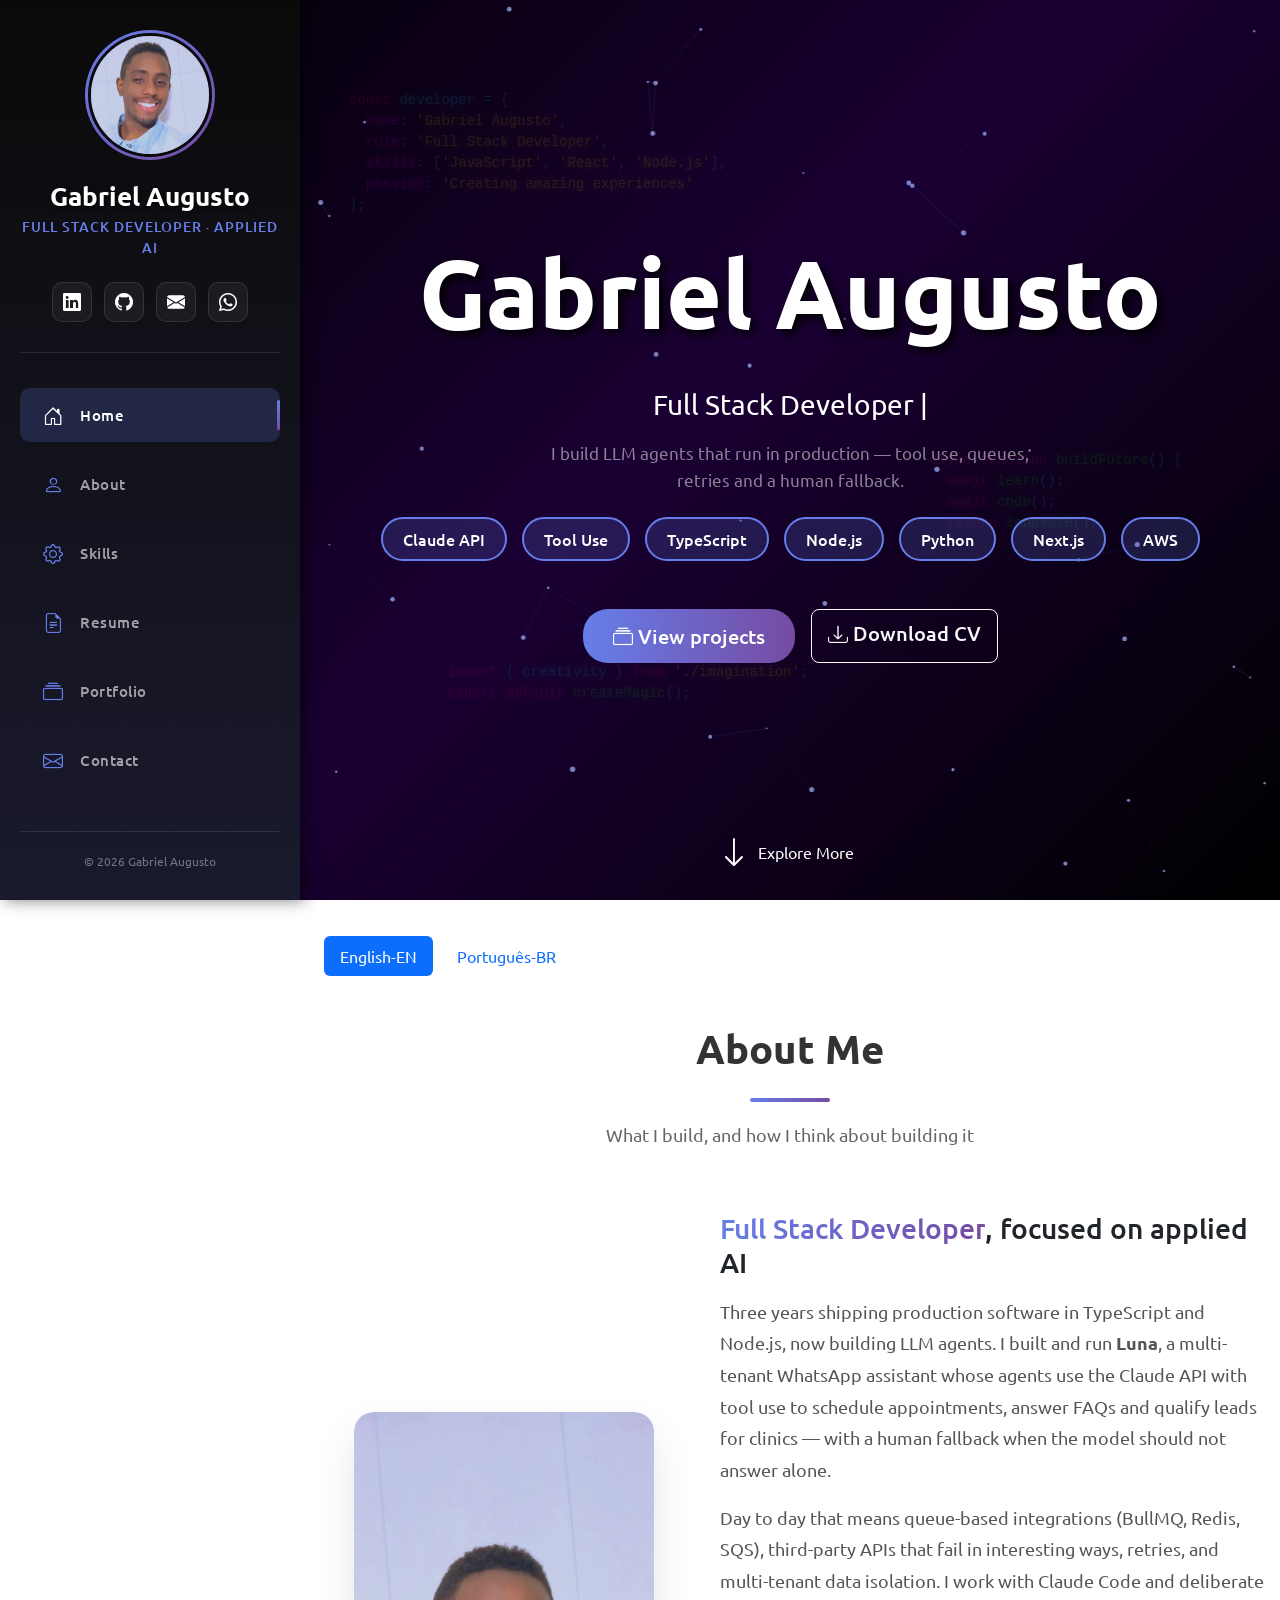
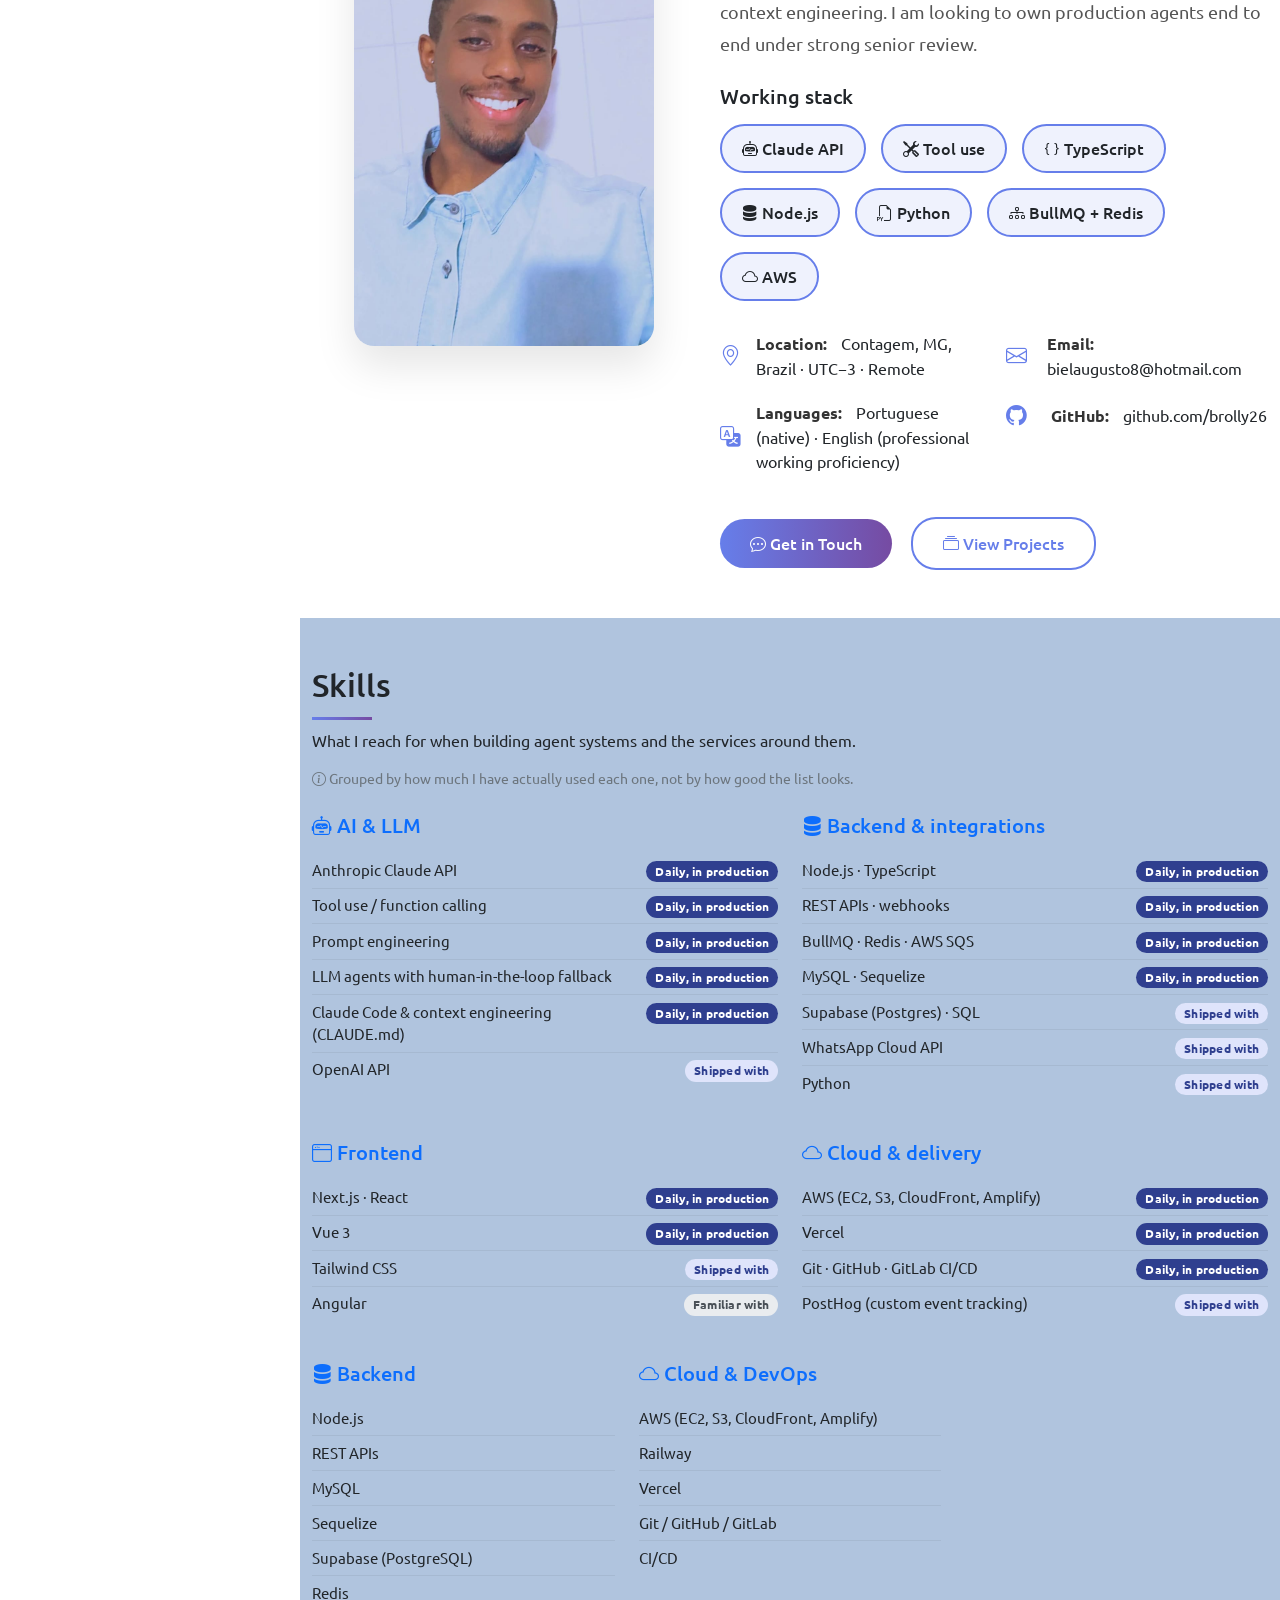
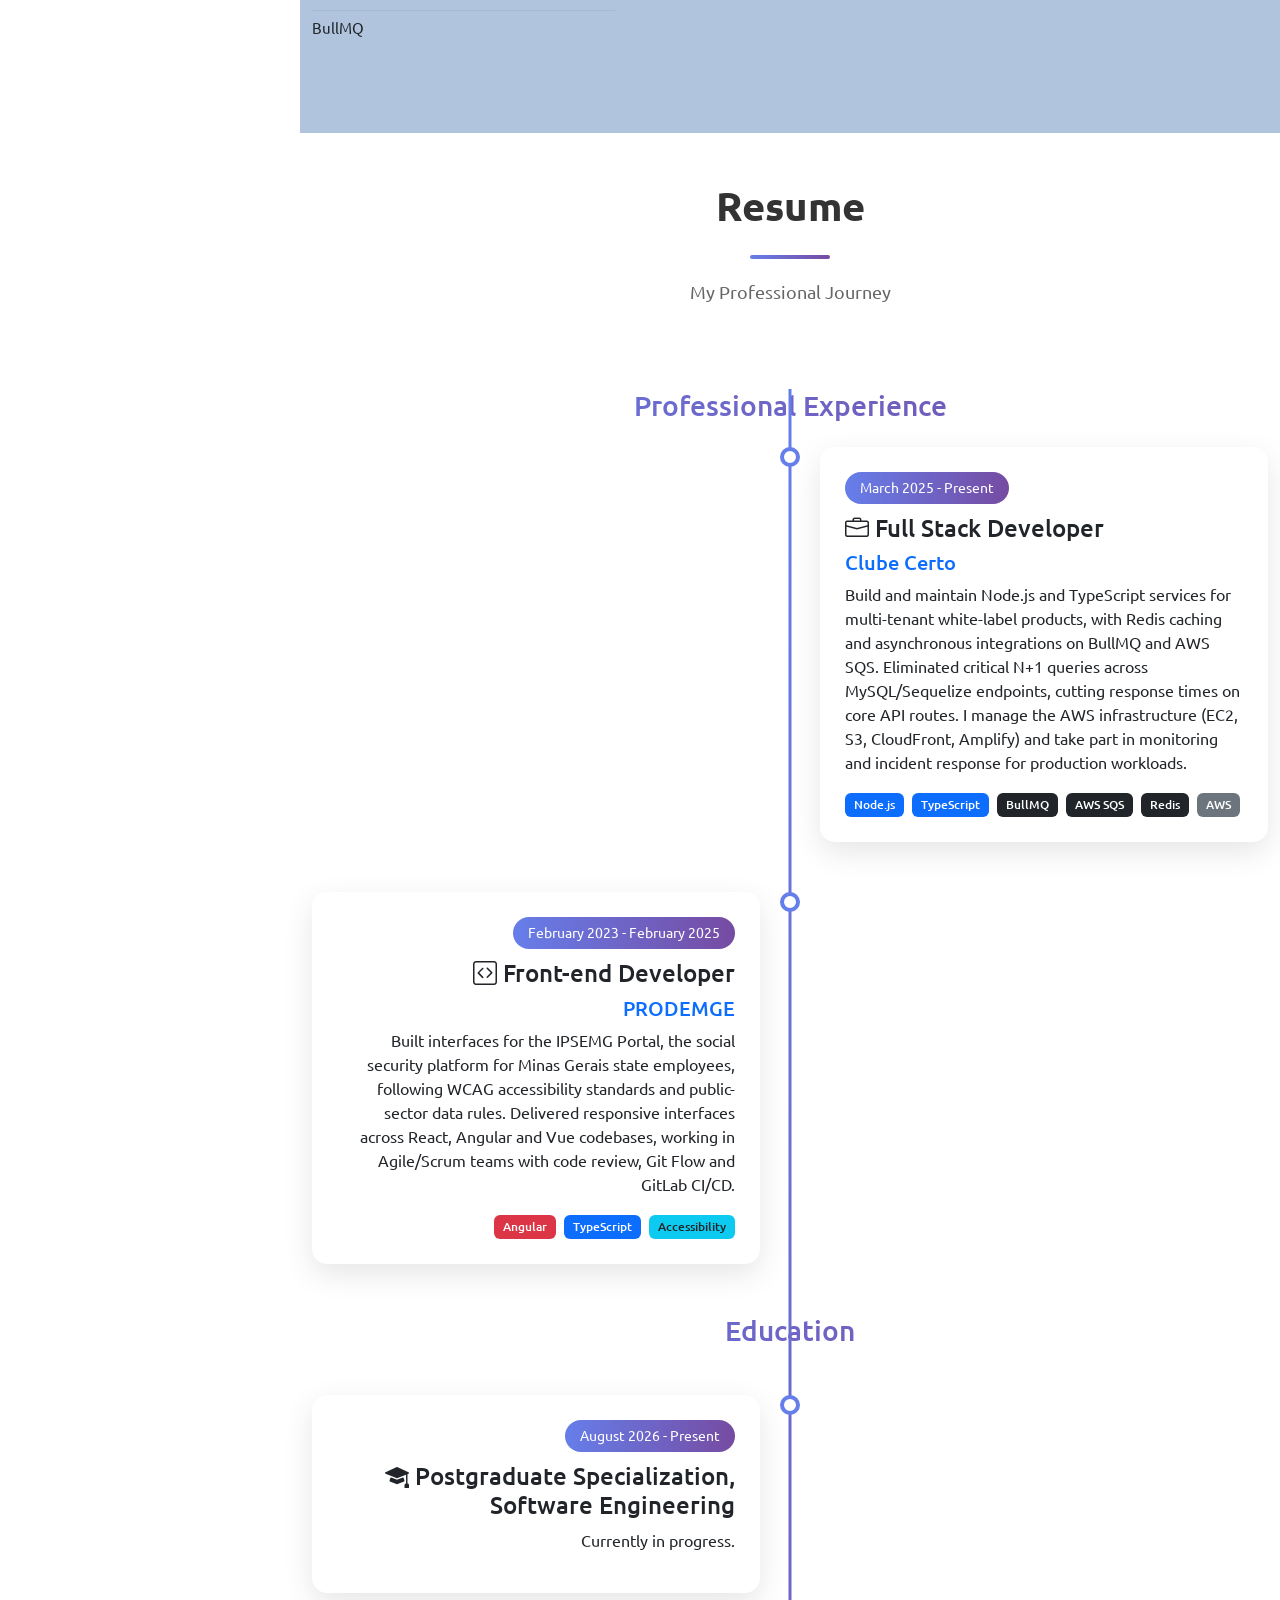
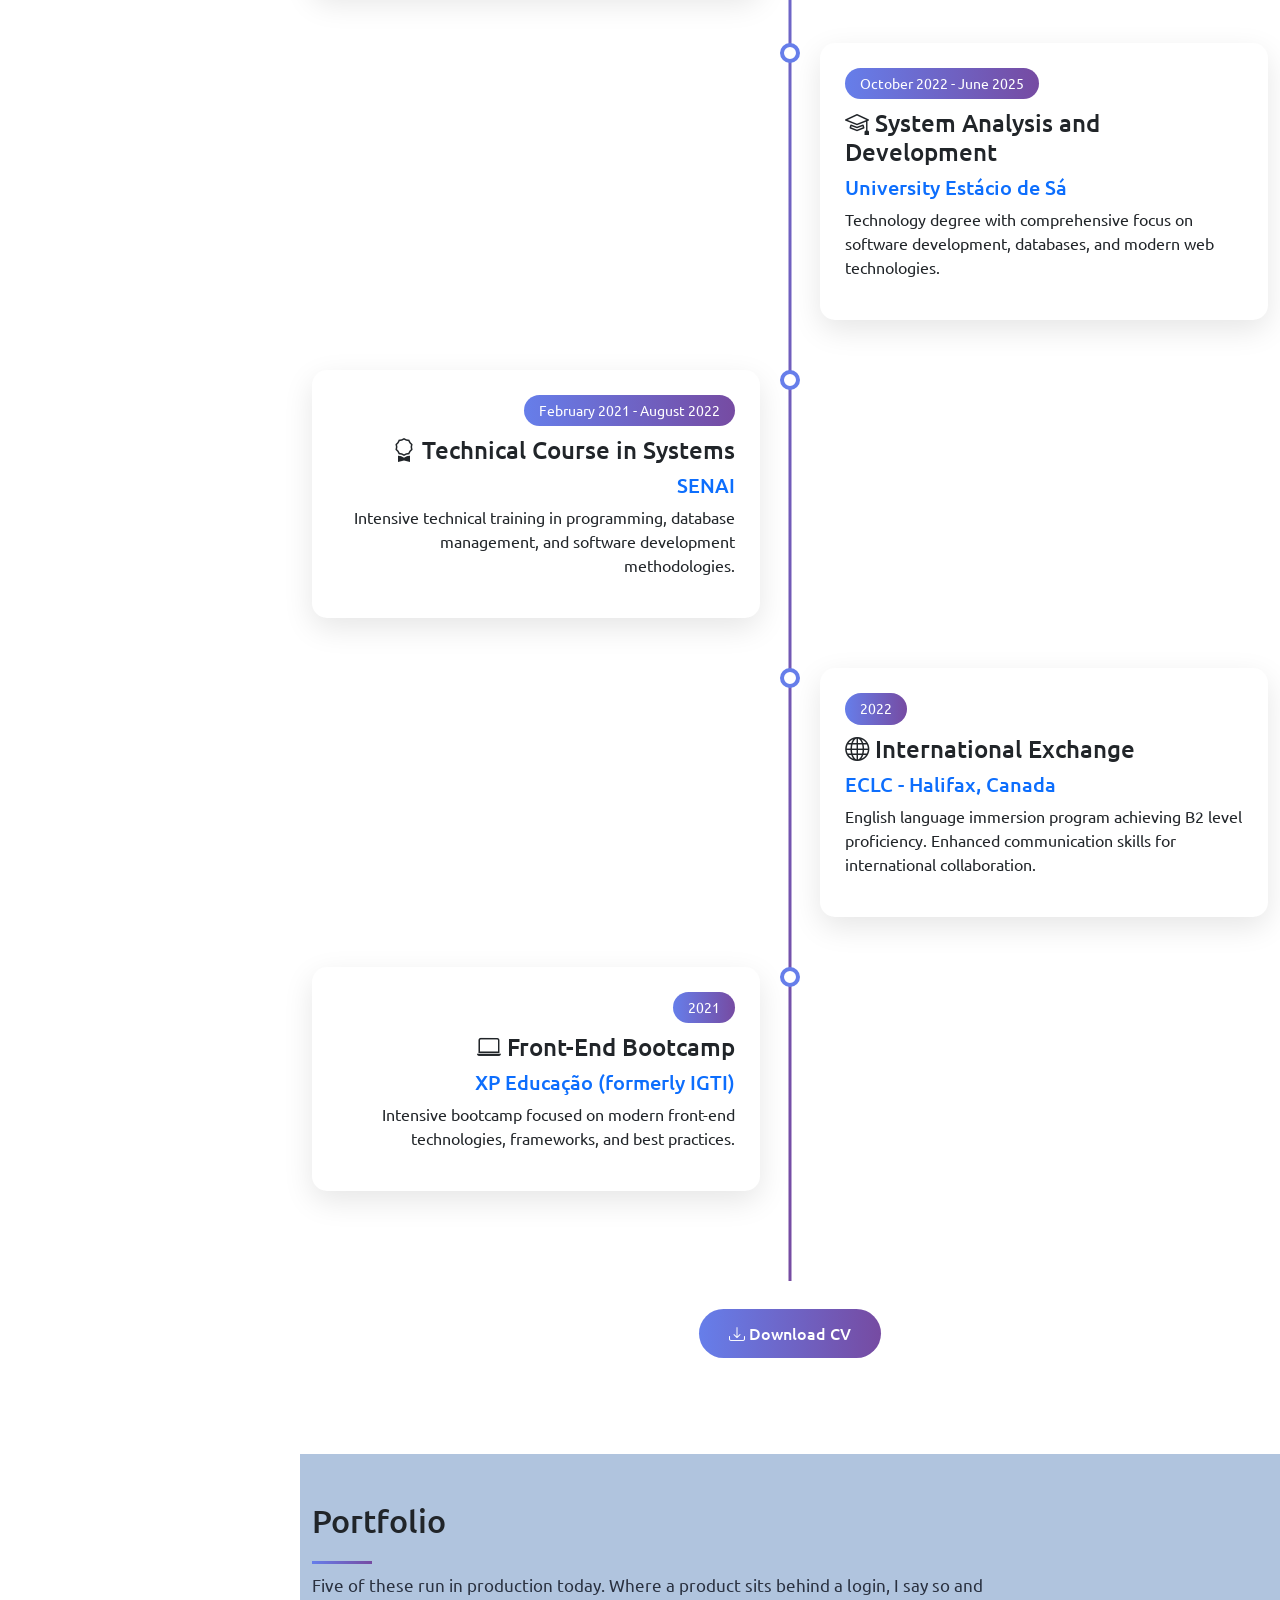
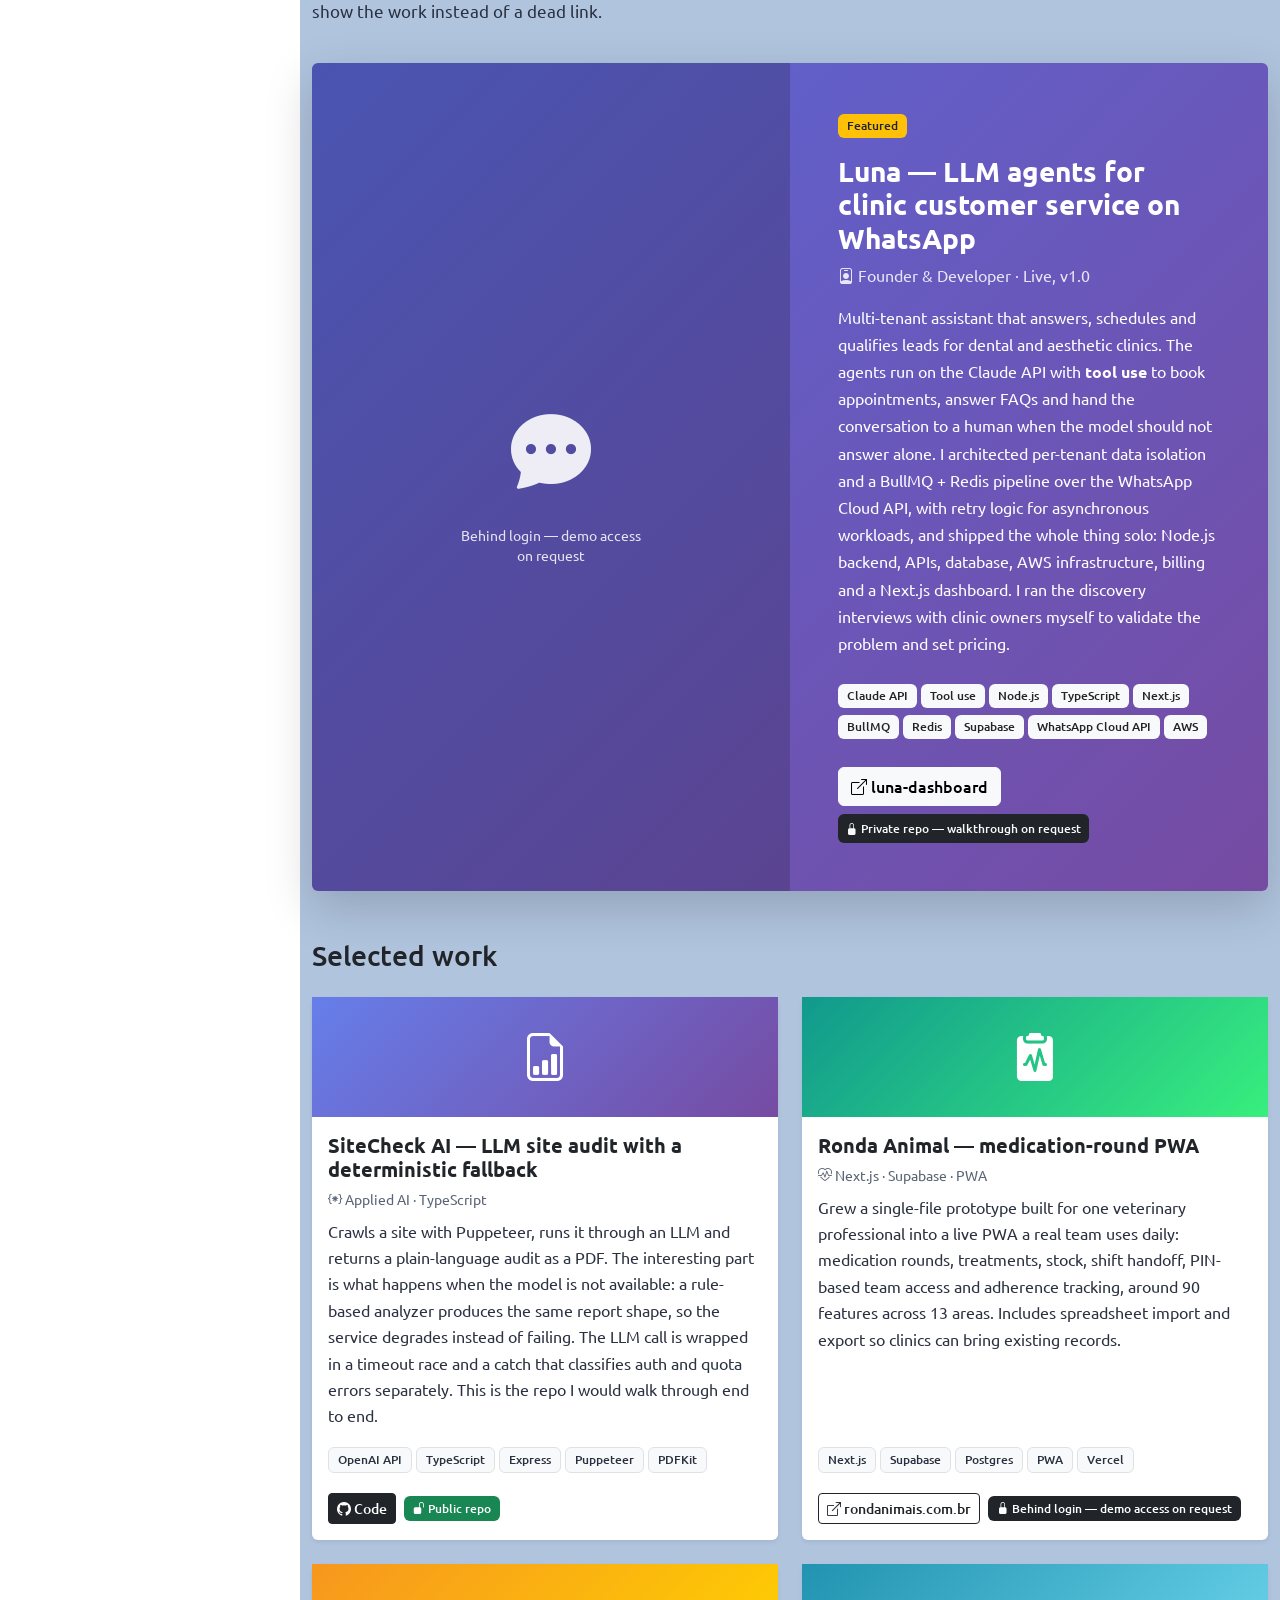
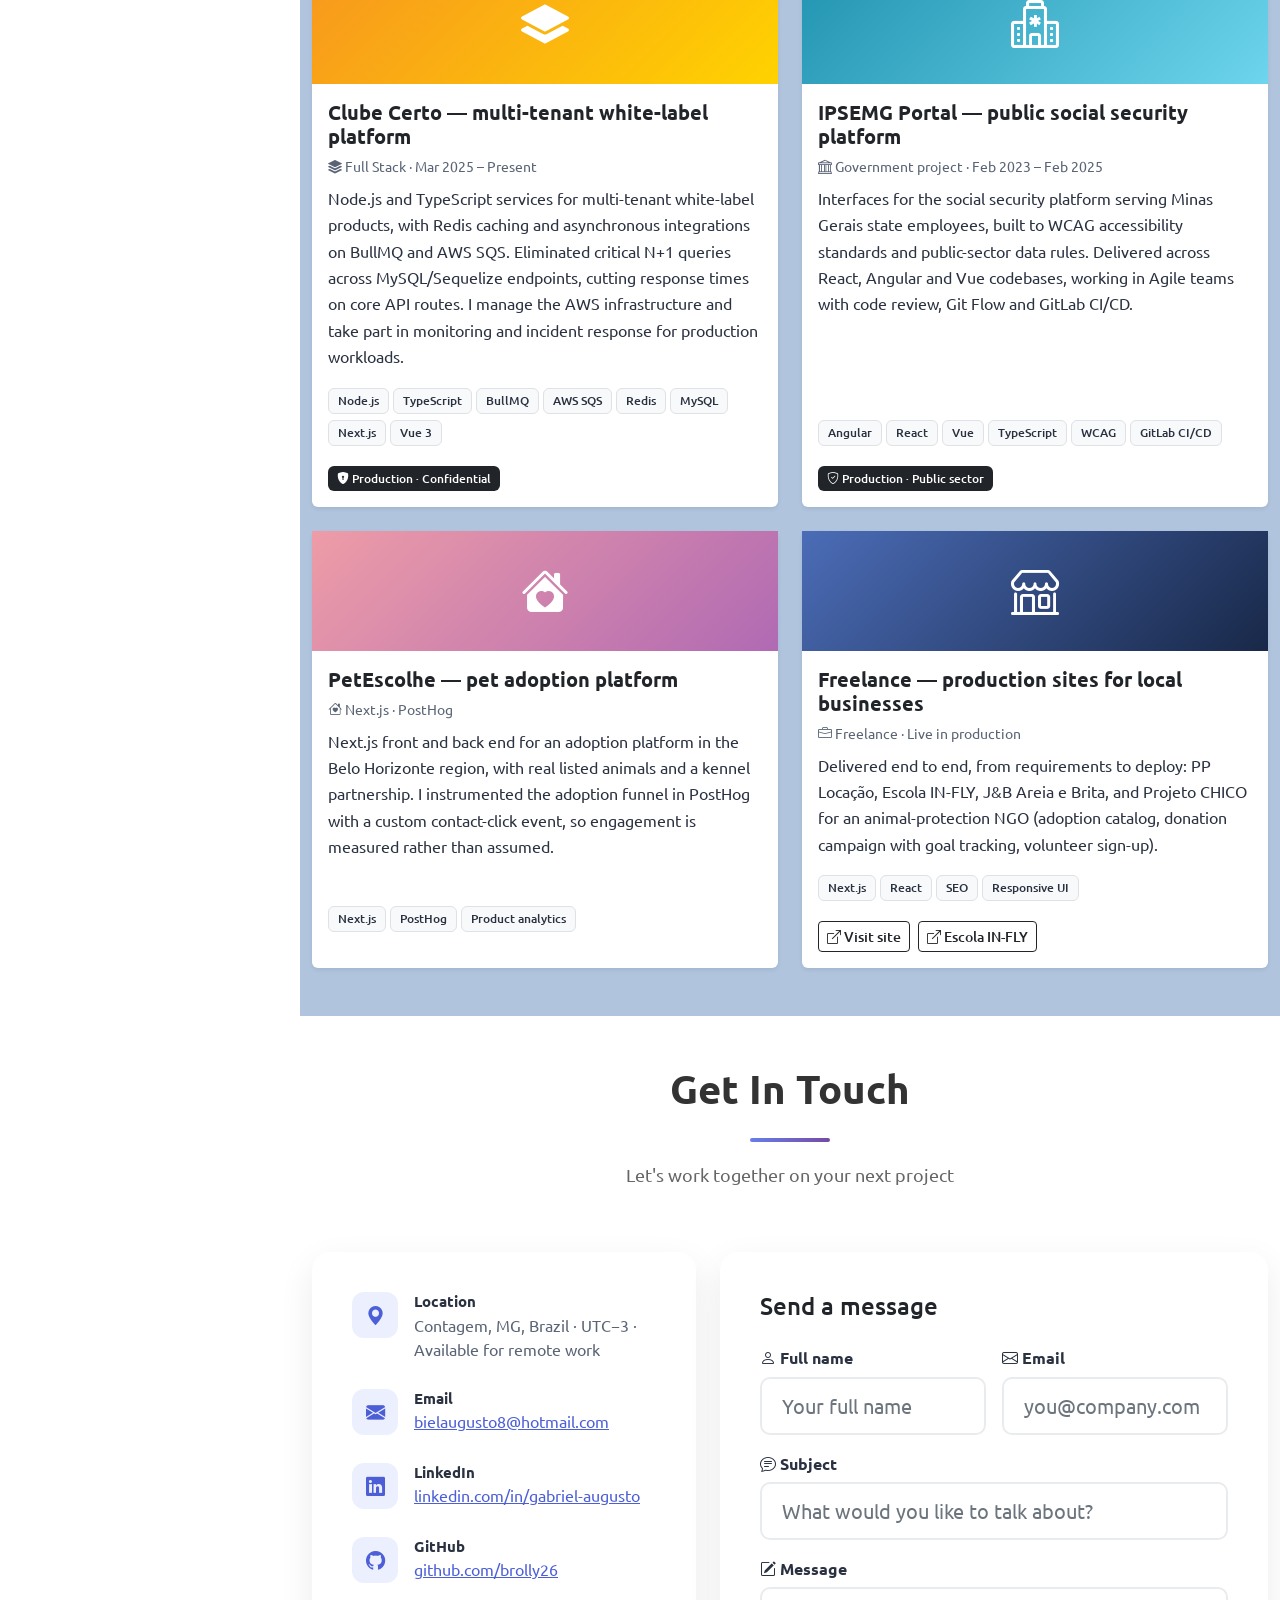
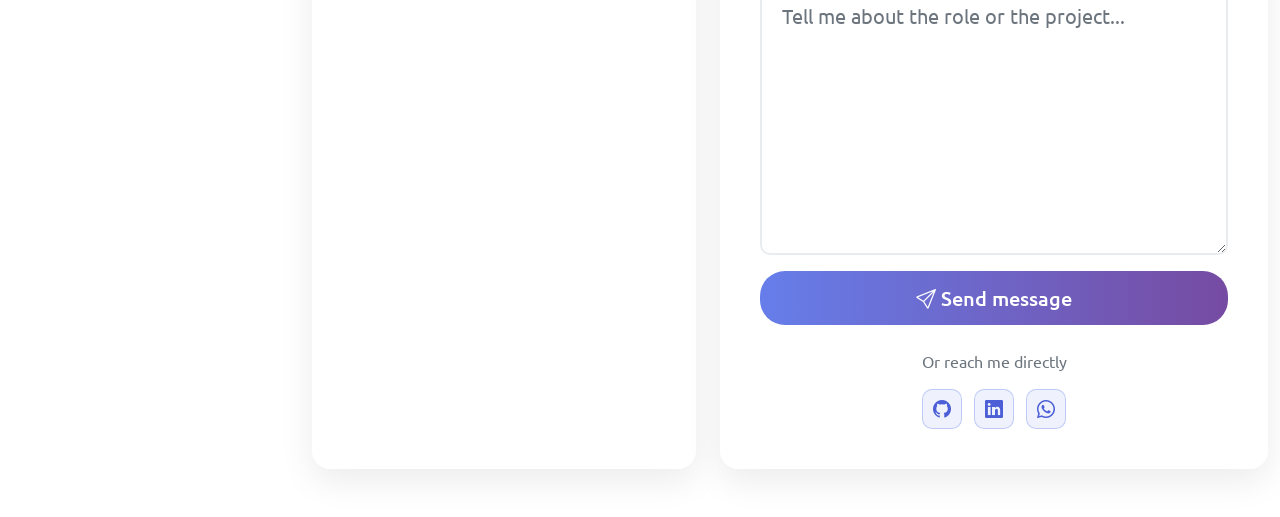
==== commit 65a9b85b: "Reposition as applied-AI engineer; serve from repo root The site described a Full Stack Developer an" ====
--- a/templates/index.html
+++ b/templates/index.html
@@ -1,1479 +1,11 @@
 <!DOCTYPE html>
 <html lang="en">
-
 <head>
   <meta charset="UTF-8">
-  <meta http-equiv="X-UA-Compatible" content="IE=edge">
-  <meta name="viewport" content="width=device-width, initial-scale=1.0">
   <title>Gabriel Augusto — Full Stack Developer</title>
-  <meta name="description" content="Full Stack Developer with 3+ years building production systems for public sector and private companies. Specialized in Next.js, React, TypeScript, Node.js and AWS. Open to remote opportunities with international teams.">
-
-  <!-- Open Graph / LinkedIn sharing -->
-  <meta property="og:type" content="website">
-  <meta property="og:title" content="Gabriel Augusto — Full Stack Developer">
-  <meta property="og:description" content="Full Stack Developer with 3+ years building production systems. Next.js, React, TypeScript, Node.js, AWS. Currently building Luna, an AI-powered SaaS. Open to remote international opportunities.">
-  <meta property="og:image" content="../static/imgs/gabriel-profile.jpg">
-  <!--  <link rel="stylesheet" href="../static/bootstrap/css/bootstrap.css" type="text/css">
-    <link rel="stylesheet" href="../static/style.css" type="text/css">
-    <link rel="stylesheet" href="https://cdn.jsdelivr.net/npm/bootstrap-icons@1.9.1/font/bootstrap-icons.css"type="text/css">
---!-->
-  <link rel="stylesheet" href="../static/bootstrap/css/bootstrap.css">
-  <link rel="stylesheet" href="../static/style.css">
-  <link rel="icon" type='image/png' href="../static/img/asset-15.png">
-  <link rel="stylesheet" href="https://cdn.jsdelivr.net/npm/bootstrap-icons@1.5.0/font/bootstrap-icons.css">
-
-
+  <link rel="canonical" href="https://brolly26.github.io/portfolio/">
+  <meta http-equiv="refresh" content="0; url=../">
+  <script>location.replace('../');</script>
 </head>
-
-<body>
-
-  <i class="bi bi-list menu-mobile"></i>
-
-  <aside id="header">
-    <!-- Efeito de partículas no fundo -->
-    <div class="sidebar-particles"></div>
-    
-    <section class="profile">
-      <div class="profile-img-container">
-        <div class="profile-img-border">
-          <img src="../static/imgs/ra.jpg" alt="Foto do Gabriel">
-        </div>
-      </div>
-      
-      <h1 class="profile-name">Gabriel Augusto</h1>
-      <p class="profile-role">Full Stack Developer</p>
-      
-      <div class="social-links mt-4">
-        <a target="_blank" href="https://www.linkedin.com/in/gabriel-augusto-86aa031b2/" class="social-link linkedin" data-tooltip="LinkedIn">
-          <i class="bi bi-linkedin"></i>
-        </a>
-        <a target="_blank" href="https://github.com/brolly26" class="social-link github" data-tooltip="GitHub">
-          <i class="bi bi-github"></i>
-        </a>
-        <a href="mailto:bielaugusto8@hotmail.com" class="social-link email" data-tooltip="Email">
-          <i class="bi bi-envelope-fill"></i>
-        </a>
-        <a href="https://api.whatsapp.com/send?phone=5531994232364" target="_blank" class="social-link whatsapp" data-tooltip="WhatsApp">
-          <i class="bi bi-whatsapp"></i>
-        </a>
-      </div>
-    </section>
-
-    <nav id="navbar" class="nav-menu">
-      <ul class="nav flex-column">
-        <li class="nav-item">
-          <a class="nav-link active" aria-current="page" href="#inicio">
-            <span class="nav-icon"><i class="bi bi-house-door"></i></span>
-            <span class="nav-text">Home</span>
-            <span class="nav-indicator"></span>
-          </a>
-        </li>
-        <li class="nav-item">
-          <a class="nav-link" href="#sobre">
-            <span class="nav-icon"><i class="bi bi-person"></i></span>
-            <span class="nav-text">About</span>
-            <span class="nav-indicator"></span>
-          </a>
-        </li>
-        <li class="nav-item">
-          <a class="nav-link" href="#habilidades">
-            <span class="nav-icon"><i class="bi bi-gear"></i></span>
-            <span class="nav-text">Skills</span>
-            <span class="nav-indicator"></span>
-          </a>
-        </li>
-        <li class="nav-item">
-          <a class="nav-link" href="#curriculo">
-            <span class="nav-icon"><i class="bi bi-file-earmark-text"></i></span>
-            <span class="nav-text">Resume</span>
-            <span class="nav-indicator"></span>
-          </a>
-        </li>
-        <li class="nav-item">
-          <a class="nav-link" href="#portfolio">
-            <span class="nav-icon"><i class="bi bi-collection"></i></span>
-            <span class="nav-text">Portfolio</span>
-            <span class="nav-indicator"></span>
-          </a>
-        </li>
-        <li class="nav-item">
-          <a class="nav-link" href="#contato">
-            <span class="nav-icon"><i class="bi bi-envelope"></i></span>
-            <span class="nav-text">Contact</span>
-            <span class="nav-indicator"></span>
-          </a>
-        </li>
-      </ul>
-    </nav>
-
-    <!-- Footer do menu -->
-    <div class="sidebar-footer">
-      <p class="copyright">© 2025 Gabriel Augusto</p>
-
-    </div>
-
-  </aside>
-
-  <main id="main">
-
-    <section id="inicio" class="row m-0 p-0 position-relative overflow-hidden">
-      <!-- Canvas para animações de fundo -->
-      <canvas id="particles-canvas" class="position-absolute w-100 h-100" style="z-index: 1;"></canvas>
-      
-      <!-- Código animado no fundo -->
-      <div class="code-background position-absolute w-100 h-100" style="z-index: 2;">
-        <pre class="floating-code" id="code1">
-<span class="keyword">const</span> <span class="variable">developer</span> = {
-  <span class="property">name</span>: <span class="string">'Gabriel Augusto'</span>,
-  <span class="property">role</span>: <span class="string">'Full Stack Developer'</span>,
-  <span class="property">skills</span>: [<span class="string">'JavaScript'</span>, <span class="string">'React'</span>, <span class="string">'Node.js'</span>],
-  <span class="property">passion</span>: <span class="string">'Creating amazing experiences'</span>
-};</pre>
-        
-        <pre class="floating-code" id="code2">
-<span class="keyword">async function</span> <span class="function">buildFuture</span>() {
-  <span class="keyword">await</span> <span class="function">learn</span>();
-  <span class="keyword">await</span> <span class="function">code</span>();
-  <span class="keyword">return</span> <span class="function">innovate</span>();
-}</pre>
-
-        <pre class="floating-code" id="code3">
-<span class="keyword">import</span> { <span class="variable">creativity</span> } <span class="keyword">from</span> <span class="string">'./imagination'</span>;
-<span class="keyword">export default</span> <span class="function">createMagic</span>();</pre>
-      </div>
-
-      <div class="col-md-12 d-flex justify-content-center align-items-center flex-column position-relative" style="z-index: 10; min-height: 100vh;">
-        <!-- Logo JavaScript animado central -->
-        <div class="js-logo-container mb-4">
-          <div class="js-logo">
-            <span class="js-text">JS</span>
-          </div>
-          <div class="orbiting-tech">
-            <div class="tech-icon" style="--delay: 0s;"><i class="bi bi-braces"></i></div>
-            <div class="tech-icon" style="--delay: 1s;"><i class="bi bi-code-slash"></i></div>
-            <div class="tech-icon" style="--delay: 2s;"><i class="bi bi-terminal"></i></div>
-            <div class="tech-icon" style="--delay: 3s;"><i class="bi bi-github"></i></div>
-          </div>
-        </div>
-        
-        <h2 class="text-white text-shadow display-3 fw-bold mb-3"> Gabriel Augusto </h2>
-        <div class="typing-container">
-          <span id="subtitle" class="text-white fs-3">
-            <span class="typing-text"></span>
-            <span class="cursor">|</span>
-          </span>
-        </div>
-        
-        <!-- Tags de tecnologia flutuantes -->
-        <div class="tech-tags mt-4">
-          <span class="tech-tag" style="--delay: 0.2s;">React.js</span>
-          <span class="tech-tag" style="--delay: 0.4s;">Next.js</span>
-          <span class="tech-tag" style="--delay: 0.6s;">Node.js</span>
-          <span class="tech-tag" style="--delay: 0.8s;">TypeScript</span>
-          <span class="tech-tag" style="--delay: 1s;">Vue.js</span>
-        </div>
-      </div>
-
-      <div class="position-absolute bottom-0 w-100 text-center pb-4" style="z-index: 10;">
-        <div id="arraste" class="d-inline-flex align-items-center">
-          <i class="bi bi-arrow-down text-white pe-2 fs-2 bounce-animation" aria-hidden></i>
-          <a href="#sobre" class="text-white text-decoration-none">Explore More</a>
-        </div>
-      </div>
-
-    </section>
-
-    <ul class="nav nav-pills mb-2 mt-3" id="pills-tab" role="tablist">
-      <li class="nav-item" role="presentation">
-        <button class="nav-link active" id="pills-home-tab" data-bs-toggle="pill" data-bs-target="#pills-home"
-          type="button" role="tab" aria-controls="pills-home" aria-selected="true">English-EN</button>
-      </li>
-      <li class="nav-item" role="presentation">
-        <button class="nav-link" id="pills-profile-tab" data-bs-toggle="pill" data-bs-target="#pills-profile"
-          type="button" role="tab" aria-controls="pills-profile" aria-selected="false">Português-BR</button>
-      </li>
-    </ul>
-
-    <div class="tab-content" id="pills-tabContent">
-      <div class="tab-pane fade show active" id="pills-home" role="tabpanel" aria-labelledby="pills-home-tab">
-
-        <section class="container mt-5 about-section" id="sobre">
-          <div class="row">
-            <div class="col-12 text-center mb-5">
-              <h2 class="section-title">About Me</h2>
-              <div class="section-divider mx-auto"></div>
-              <p class="section-subtitle">Passionate about creating innovative digital solutions</p>
-            </div>
-          </div>
-
-          <div class="row align-items-center">
-            <div class="col-lg-5 mb-4">
-              <div class="about-img-container">
-                <!-- TODO: replace with a professional headshot (current image is a WhatsApp selfie) -->
-                <img class="img-fluid" src="../static/imgs/gabriel-profile.jpg" alt="Gabriel Augusto">
-                <div class="about-img-overlay">
-                  <div class="overlay-content">
-                    <h4>Gabriel Augusto</h4>
-                    <p>Full Stack Developer</p>
-                  </div>
-                </div>
-              </div>
-            </div>
-
-            <div class="col-lg-7">
-              <div class="about-content">
-                <h3 class="about-title mb-3">
-                  <span class="gradient-text">Full Stack Developer</span> & Tech Enthusiast
-                </h3>
-                <p class="about-description">
-                  Full Stack Developer with 3+ years building production systems for public sector and private companies.
-                  Specialized in Next.js, React, TypeScript, Node.js and AWS. Currently building Luna, an AI-powered SaaS
-                  for clinic communication. Open to remote opportunities with international teams.
-                </p>
-                
-                <div class="tech-stack-section mt-4 mb-4">
-                  <h5 class="mb-3">My Tech Stack</h5>
-                  <div class="tech-icons">
-                    <div class="tech-item" data-tooltip="React.js">
-                      <i class="bi bi-code-slash"></i> React
-                    </div>
-                    <div class="tech-item" data-tooltip="Node.js">
-                      <i class="bi bi-server"></i> Node
-                    </div>
-                    <div class="tech-item" data-tooltip="TypeScript">
-                      <i class="bi bi-braces"></i> TypeScript
-                    </div>
-                    <div class="tech-item" data-tooltip="Vue.js">
-                      <i class="bi bi-triangle"></i> Vue
-                    </div>
-                    <div class="tech-item" data-tooltip="Database">
-                      <i class="bi bi-database"></i> MySQL
-                    </div>
-                    <div class="tech-item" data-tooltip="Git">
-                      <i class="bi bi-git"></i> Git
-                    </div>
-                  </div>
-                </div>
-
-                <div class="row personal-info">
-                  <div class="col-md-6">
-                    <div class="info-item">
-                      <i class="bi bi-geo-alt"></i>
-                      <div>
-                        <strong>Location:</strong>
-                        <span>Brazil · Remote</span>
-                      </div>
-                    </div>
-                    <div class="info-item">
-                      <i class="bi bi-translate"></i>
-                      <div>
-                        <strong>Languages:</strong>
-                        <span>Portuguese (native), English (B2)</span>
-                      </div>
-                    </div>
-                  </div>
-                  <div class="col-md-6">
-                    <div class="info-item">
-                      <i class="bi bi-envelope"></i>
-                      <div>
-                        <strong>Email:</strong>
-                        <span>bielaugusto8@hotmail.com</span>
-                      </div>
-                    </div>
-                    <div class="info-item">
-                      <i class="bi bi-github"></i>
-                      <div>
-                        <strong>GitHub:</strong>
-                        <span>github.com/brolly26</span>
-                      </div>
-                    </div>
-                  </div>
-                </div>
-
-                <div class="about-buttons mt-4">
-                  <a href="#contato" class="btn btn-gradient">
-                    <i class="bi bi-chat-dots"></i> Get in Touch
-                  </a>
-                  <a href="#portfolio" class="btn btn-outline-gradient">
-                    <i class="bi bi-collection"></i> View Projects
-                  </a>
-                </div>
-              </div>
-            </div>
-          </div>
-
-
-
-
-
-
-        </section>
-
-        <section id="habilidades" class="mt-5 section-bg">
-
-          <div class="container pb-5">
-
-            <h2 class="pt-5">Skills</h2>
-            <p>Technologies I work with across the stack to build and ship production applications.</p>
-
-            <div class="row mt-4">
-              <div class="col-md-4 mb-4">
-                <h5 class="text-primary mb-3"><i class="bi bi-window"></i> Frontend</h5>
-                <ul class="list-unstyled tech-list">
-                  <li>React.js</li>
-                  <li>Next.js</li>
-                  <li>Vue.js</li>
-                  <li>Angular</li>
-                  <li>TypeScript</li>
-                  <li>JavaScript (ES6+)</li>
-                  <li>HTML5 &amp; CSS3</li>
-                  <li>Tailwind CSS</li>
-                  <li>Bootstrap</li>
-                </ul>
-              </div>
-              <div class="col-md-4 mb-4">
-                <h5 class="text-primary mb-3"><i class="bi bi-server"></i> Backend</h5>
-                <ul class="list-unstyled tech-list">
-                  <li>Node.js</li>
-                  <li>REST APIs</li>
-                  <li>MySQL</li>
-                  <li>Sequelize</li>
-                  <li>Supabase (PostgreSQL)</li>
-                  <li>Redis</li>
-                  <li>BullMQ</li>
-                </ul>
-              </div>
-              <div class="col-md-4 mb-4">
-                <h5 class="text-primary mb-3"><i class="bi bi-cloud"></i> Cloud &amp; DevOps</h5>
-                <ul class="list-unstyled tech-list">
-                  <li>AWS (EC2, S3, CloudFront, Amplify)</li>
-                  <li>Railway</li>
-                  <li>Vercel</li>
-                  <li>Git / GitHub / GitLab</li>
-                  <li>CI/CD</li>
-                </ul>
-              </div>
-            </div>
-
-        </section>
-
-        <section class="mt-5 cv" id="curriculo">
-          <div class="container pb-5">
-            <div class="row">
-              <div class="col-12 text-center mb-5">
-                <h2 class="section-title">Resume</h2>
-                <div class="section-divider mx-auto"></div>
-                <p class="section-subtitle">My Professional Journey</p>
-              </div>
-            </div>
-
-            <div class="timeline">
-              <!-- Experience Section -->
-              <div class="text-center mb-4">
-                <h3 class="gradient-text">Professional Experience</h3>
-              </div>
-              
-              <div class="timeline-item">
-                <div class="timeline-dot"></div>
-                <div class="timeline-content">
-                  <span class="timeline-date">March 2025 - Present</span>
-                  <h4><i class="bi bi-briefcase"></i> Full Stack Developer</h4>
-                  <h5 class="text-primary">Clube Certo</h5>
-                  <p>Working as a Full Stack developer with cutting-edge technologies including Next.js, Vue.js, Node.js, Sequelize, MySQL, and AWS. Responsible for developing and maintaining scalable web applications with focus on performance and user experience.</p>
-                  <div class="mt-2">
-                    <span class="badge bg-primary me-1">Next.js</span>
-                    <span class="badge bg-success me-1">Vue.js</span>
-                    <span class="badge bg-warning text-dark me-1">Node.js</span>
-                    <span class="badge bg-info text-dark">AWS</span>
-                  </div>
-                </div>
-              </div>
-
-              <div class="timeline-item">
-                <div class="timeline-dot"></div>
-                <div class="timeline-content">
-                  <span class="timeline-date">February 2023 - February 2025</span>
-                  <h4><i class="bi bi-code-square"></i> Front-end Developer</h4>
-                  <h5 class="text-primary">PRODEMGE</h5>
-                  <p>Developed responsive and accessible web systems for the State of Minas Gerais IT Company. Key achievement: Created the IPSEMG website, serving one of the main public hospitals in the state.</p>
-                  <div class="mt-2">
-                    <span class="badge bg-danger me-1">Angular</span>
-                    <span class="badge bg-primary me-1">TypeScript</span>
-                    <span class="badge bg-info text-dark">Accessibility</span>
-                  </div>
-                </div>
-              </div>
-
-              <!-- Education Section -->
-              <div class="text-center my-5">
-                <h3 class="gradient-text">Education</h3>
-              </div>
-
-              <div class="timeline-item">
-                <div class="timeline-dot"></div>
-                <div class="timeline-content">
-                  <span class="timeline-date">October 2022 - June 2025</span>
-                  <h4><i class="bi bi-mortarboard"></i> System Analysis and Development</h4>
-                  <h5 class="text-primary">University Estácio de Sá</h5>
-                  <p>Technology degree with comprehensive focus on software development, databases, and modern web technologies.</p>
-                </div>
-              </div>
-
-              <div class="timeline-item">
-                <div class="timeline-dot"></div>
-                <div class="timeline-content">
-                  <span class="timeline-date">February 2021 - August 2022</span>
-                  <h4><i class="bi bi-award"></i> Technical Course in Systems</h4>
-                  <h5 class="text-primary">SENAI</h5>
-                  <p>Intensive technical training in programming, database management, and software development methodologies.</p>
-                </div>
-              </div>
-
-              <div class="timeline-item">
-                <div class="timeline-dot"></div>
-                <div class="timeline-content">
-                  <span class="timeline-date">2022</span>
-                  <h4><i class="bi bi-globe"></i> International Exchange</h4>
-                  <h5 class="text-primary">ECLC - Halifax, Canada</h5>
-                  <p>English language immersion program achieving B2 level proficiency. Enhanced communication skills for international collaboration.</p>
-                </div>
-              </div>
-
-              <div class="timeline-item">
-                <div class="timeline-dot"></div>
-                <div class="timeline-content">
-                  <span class="timeline-date">2021</span>
-                  <h4><i class="bi bi-laptop"></i> Front-End Bootcamp</h4>
-                  <h5 class="text-primary">XP Educação (formerly IGTI)</h5>
-                  <p>Intensive bootcamp focused on modern front-end technologies, frameworks, and best practices.</p>
-                </div>
-              </div>
-            </div>
-
-            <div class="text-center mt-5">
-              <a href="../static/imgs/GabrielAugusto.pdf" class="btn btn-gradient">
-                <i class="bi bi- "></i> Download CV
-              </a>
-            </div>
-          </div>
-        </section>
-
-        <section id="portfolio" class="section-bg mt-5">
-          <div class="container pb-5 pt-5" data-anime="left">
-
-            <h2 class="pb-4">Portfolio</h2>
-
-            <!-- Featured Project: Luna -->
-            <div class="row mb-5">
-              <div class="col-12">
-                <div class="card shadow-lg border-0 overflow-hidden" style="background: linear-gradient(135deg, #667eea 0%, #764ba2 100%);">
-                  <div class="row g-0">
-                    <div class="col-md-7">
-                      <!-- TODO: add a real Luna product screenshot/mockup here -->
-                      <div class="d-flex align-items-center justify-content-center h-100 text-white" style="min-height: 400px; background: linear-gradient(135deg, #5a67d8 0%, #6b46c1 100%);">
-                        <i class="bi bi-robot" style="font-size: 6rem; opacity: 0.85;"></i>
-                      </div>
-                    </div>
-                    <div class="col-md-5">
-                      <div class="card-body text-white p-5">
-                        <span class="badge bg-warning text-dark mb-2">⭐ Featured Project</span>
-                        <h3 class="card-title fw-bold mb-2">Luna — AI-Powered WhatsApp Assistant for Clinics</h3>
-                        <p class="text-white-50 mb-3"><i class="bi bi-person-badge"></i> Founder &amp; Developer · SaaS in Production</p>
-                        <p class="card-text mb-4">Multi-tenant SaaS that stops dental and aesthetic clinics from losing leads, using an AI-powered virtual assistant on WhatsApp. Scalable architecture with message queues, multi-tenancy and Claude API integration. Validated through a "mystery patient" campaign across 30+ clinics in Belo Horizonte.</p>
-                        <div class="mb-4">
-                          <span class="badge bg-light text-dark me-2 mb-1">Next.js</span>
-                          <span class="badge bg-light text-dark me-2 mb-1">Node.js</span>
-                          <span class="badge bg-light text-dark me-2 mb-1">Claude API</span>
-                          <span class="badge bg-light text-dark me-2 mb-1">Supabase</span>
-                          <span class="badge bg-light text-dark me-2 mb-1">Redis</span>
-                          <span class="badge bg-light text-dark me-2 mb-1">BullMQ</span>
-                          <span class="badge bg-light text-dark me-2 mb-1">Evolution API</span>
-                        </div>
-                        <div class="d-flex gap-3 flex-wrap">
-                          <a href="https://luna-dashboard-flame.vercel.app/" target="_blank" class="btn btn-light btn-lg">
-                            <i class="bi bi-globe2"></i> Visit Platform
-                          </a>
-                          <span class="badge bg-dark text-light align-self-center p-2"><i class="bi bi-lock"></i> Private Repo · Available on Request</span>
-                        </div>
-                      </div>
-                    </div>
-                  </div>
-                </div>
-              </div>
-            </div>
-
-            <!-- Selected Work -->
-            <h3 class="mb-4">Selected Work</h3>
-            <div class="row row-cols-1 row-cols-md-2 g-4">
-
-              <div class="col">
-                <div class="card h-100 shadow-sm border-0">
-                  <div class="d-flex align-items-center justify-content-center text-white" style="height: 160px; background: linear-gradient(135deg, #2193b0, #6dd5ed);">
-                    <i class="bi bi-hospital" style="font-size: 3.5rem;"></i>
-                  </div>
-                  <div class="card-body d-flex flex-column">
-                    <h5 class="card-title fw-bold">IPSEMG Portal — Public Hospital Web System</h5>
-                    <p class="text-muted small mb-2"><i class="bi bi-bank"></i> Government Project · WCAG Accessibility</p>
-                    <p class="card-text flex-grow-1">Full front-end of the portal for one of the largest public hospitals in Minas Gerais, from scratch to go-live, with full compliance to WCAG accessibility guidelines. Serves thousands of public servants.</p>
-                    <div class="mb-3">
-                      <span class="badge bg-primary me-1">Angular</span>
-                      <span class="badge bg-info text-dark me-1">TypeScript</span>
-                      <span class="badge bg-secondary me-1">SCSS</span>
-                      <span class="badge bg-success">WCAG</span>
-                    </div>
-                    <span class="badge bg-dark align-self-start"><i class="bi bi-shield-check"></i> Production · Government System</span>
-                  </div>
-                </div>
-              </div>
-
-              <div class="col">
-                <div class="card h-100 shadow-sm border-0">
-                  <div class="d-flex align-items-center justify-content-center text-white" style="height: 160px; background: linear-gradient(135deg, #f7971e, #ffd200);">
-                    <i class="bi bi-layers" style="font-size: 3.5rem;"></i>
-                  </div>
-                  <div class="card-body d-flex flex-column">
-                    <h5 class="card-title fw-bold">Clube Certo — Production Web Applications</h5>
-                    <p class="text-muted small mb-2"><i class="bi bi-stack"></i> Full Stack · Multiple Apps in Production</p>
-                    <p class="card-text flex-grow-1">Next.js and Vue.js applications running in production, with REST integrations over MySQL/Sequelize that eliminated N+1 queries, deployed on AWS infrastructure (EC2, S3, CloudFront, Amplify).</p>
-                    <div class="mb-3">
-                      <span class="badge bg-primary me-1">Next.js</span>
-                      <span class="badge bg-success me-1">Vue.js</span>
-                      <span class="badge bg-dark me-1">Node.js</span>
-                      <span class="badge bg-info text-dark me-1">MySQL</span>
-                      <span class="badge bg-warning text-dark">AWS</span>
-                    </div>
-                    <span class="badge bg-dark align-self-start"><i class="bi bi-shield-lock"></i> Production · Confidential</span>
-                  </div>
-                </div>
-              </div>
-
-              <div class="col">
-                <div class="card h-100 shadow-sm border-0">
-                  <div class="position-relative overflow-hidden" style="height: 160px;">
-                    <img src="../static/imgs/Fotos dos Projetos/Escolar.png" class="card-img-top img-fluid w-100 h-100" style="object-fit: cover;" alt="Escola Infly">
-                  </div>
-                  <div class="card-body d-flex flex-column">
-                    <h5 class="card-title fw-bold">Escola Infly — Educational Platform</h5>
-                    <p class="text-muted small mb-2"><i class="bi bi-mortarboard"></i> Freelance · Live in Production</p>
-                    <p class="card-text flex-grow-1">Educational platform delivered end-to-end for a real client, with a public-facing site in production.</p>
-                    <div class="mb-3">
-                      <span class="badge bg-primary me-1">React</span>
-                      <span class="badge bg-dark me-1">Node.js</span>
-                      <span class="badge bg-secondary">Responsive UI</span>
-                    </div>
-                    <a href="https://escolainfly.com.br" target="_blank" class="btn btn-outline-dark align-self-start">
-                      <i class="bi bi-globe2"></i> Visit Site
-                    </a>
-                  </div>
-                </div>
-              </div>
-
-              <div class="col">
-                <div class="card h-100 shadow-sm border-0">
-                  <div class="d-flex align-items-center justify-content-center text-white" style="height: 160px; background: linear-gradient(135deg, #11998e, #38ef7d);">
-                    <i class="bi bi-building" style="font-size: 3.5rem;"></i>
-                  </div>
-                  <div class="card-body d-flex flex-column">
-                    <h5 class="card-title fw-bold">PP Locação — Equipment Rental</h5>
-                    <p class="text-muted small mb-2"><i class="bi bi-briefcase"></i> Freelance · Live in Production</p>
-                    <p class="card-text flex-grow-1">Institutional website for an equipment rental company, with a service catalog and contact integration.</p>
-                    <div class="mb-3">
-                      <span class="badge bg-primary me-1">JavaScript</span>
-                      <span class="badge bg-secondary me-1">Responsive UI</span>
-                      <span class="badge bg-info text-dark">SEO</span>
-                    </div>
-                    <a href="https://www.pplocacaoltda.com.br/" target="_blank" class="btn btn-outline-dark align-self-start">
-                      <i class="bi bi-globe2"></i> Visit Site
-                    </a>
-                  </div>
-                </div>
-              </div>
-
-              <div class="col">
-                <div class="card h-100 shadow-sm border-0">
-                  <div class="position-relative overflow-hidden" style="height: 160px;">
-                    <img src="../static/imgs/Fotos dos Projetos/emergcare.png" class="card-img-top img-fluid w-100 h-100" style="object-fit: cover;" alt="EmergCare Platform">
-                  </div>
-                  <div class="card-body d-flex flex-column">
-                    <h5 class="card-title fw-bold">EmergCare — Healthcare Platform</h5>
-                    <p class="text-muted small mb-2"><i class="bi bi-heart-pulse"></i> Side Project</p>
-                    <p class="card-text flex-grow-1">Healthcare management system with patient registration, appointment scheduling, medical records and emergency care coordination.</p>
-                    <div class="mb-3">
-                      <span class="badge bg-primary me-1">Next.js</span>
-                      <span class="badge bg-info text-dark me-1">TypeScript</span>
-                      <span class="badge bg-dark me-1">Node.js</span>
-                      <span class="badge bg-secondary">MySQL</span>
-                    </div>
-                    <div class="d-flex gap-2">
-                      <a href="https://emerg-care-frontend.vercel.app/" target="_blank" class="btn btn-outline-dark">
-                        <i class="bi bi-globe2"></i> Live Demo
-                      </a>
-                      <a href="https://github.com/Brolly26/emergcare" target="_blank" class="btn btn-outline-dark">
-                        <i class="bi bi-github"></i> Code
-                      </a>
-                    </div>
-                  </div>
-                </div>
-              </div>
-
-            </div>
-          </div>
-        </section>
-
-        <!-- Bootstrap JS and Popper.js -->
-        <script src="https://cdn.jsdelivr.net/npm/@popperjs/core@2.9.2/dist/umd/popper.min.js"></script>
-        <script src="https://cdn.jsdelivr.net/npm/bootstrap@5.1.1/dist/js/bootstrap.min.js"></script>
-
-
-        <section class="pt-5 pb-5" id="contato">
-          <div class="container">
-            <div class="row">
-              <div class="col-12 text-center mb-5">
-                <h2 class="section-title">Get In Touch</h2>
-                <div class="section-divider mx-auto"></div>
-                <p class="section-subtitle">Let's work together on your next project</p>
-              </div>
-            </div>
-
-            <div class="row">
-
-
-              <div class="col-md-5">
-                <div class="card p-5 shadow border-0">
-                  <div class="endereco">
-                    <h4><i class="bi bi-geo-alt"></i> Location </h4>
-                    <p>Brazil · Available for remote work</p>
-                  </div>
-
-                  <div class="email">
-                    <h4><i class="bi bi-envelope"></i> Email</h4>
-                    <p>bielaugusto8@hotmail.com</p>
-                  </div>
-
-                  <div class="linkedin">
-                    <h4><i class="bi bi-linkedin"></i> LinkedIn</h4>
-                    <p><a href="https://www.linkedin.com/in/gabriel-augusto-86aa031b2/" target="_blank">linkedin.com/in/gabriel-augusto</a></p>
-                  </div>
-
-                  <div class="github">
-                    <h4><i class="bi bi-github"></i> GitHub</h4>
-                    <p><a href="https://github.com/brolly26" target="_blank">github.com/brolly26</a></p>
-                  </div>
-
-                </div>
-              </div>
-
-
-              <div class="col-md-7">
-                <div class="card p-5 h-100 shadow border-0">
-                  <form class="row g-3">
-                    <div class="col-md-6">
-                      <label for="nome" class="form-label">Name</label>
-                      <input type="text" class="form-control" id="inputEmail4" name="nome"
-                        placeholder="Digite seu Nome">
-                    </div>
-
-
-                    <div class="col-md-6">
-                      <label for="email" class="form-label">Email</label>
-                      <input type="email" class="form-control" id="email" placeholder="Digite seu E-mail">
-                    </div>
-
-
-                    <div class="col-12">
-                      <label for="mensagem" class="form-label">Message: </label>
-                      <textarea type="text" class="form-control" rows="16" id="mensagem" name="mensagem"
-                        placeholder="Digite sua mensagem">
-        </textarea>
-
-
-                    </div>
-
-
-
-
-
-
-
-
-                    <div class="col-12 d-flex justify-content-center mt-5">
-                      <button type="submit" class="btn btn-primary">Submit Menssage</button>
-                    </div>
-                  </form>
-
-
-                </div>
-
-              </div>
-
-            </div>
-          </div>
-
-        </section>
-      </div>
-
-      <div class="tab-pane fade" id="pills-profile" role="tabpanel" aria-labelledby="pills-profile-tab">
-
-        <section class="container mt-5 about-section" id="sobre">
-          <div class="row">
-            <div class="col-12 text-center mb-5">
-              <h2 class="section-title">Sobre Mim</h2>
-              <div class="section-divider mx-auto"></div>
-              <p class="section-subtitle">Apaixonado por criar soluções digitais inovadoras</p>
-            </div>
-          </div>
-
-          <div class="row align-items-center">
-            <div class="col-lg-5 mb-4">
-              <div class="about-img-container">
-                <!-- TODO: substituir por uma foto profissional (a imagem atual é uma selfie de WhatsApp) -->
-                <img class="img-fluid" src="../static/imgs/gabriel-profile.jpg" alt="Gabriel Augusto">
-                <div class="about-img-overlay">
-                  <div class="overlay-content">
-                    <h4>Gabriel Augusto</h4>
-                    <p>Desenvolvedor Full Stack</p>
-                  </div>
-                </div>
-              </div>
-            </div>
-
-            <div class="col-lg-7">
-              <div class="about-content">
-                <h3 class="about-title mb-3">
-                  <span class="gradient-text">Desenvolvedor Full Stack</span> & Entusiasta de Tecnologia
-                </h3>
-                <p class="about-description">
-                  Desenvolvedor Full Stack com mais de 3 anos construindo sistemas em produção para o setor público e
-                  empresas privadas. Especializado em Next.js, React, TypeScript, Node.js e AWS. Atualmente desenvolvendo
-                  a Luna, um SaaS com IA para comunicação de clínicas. Aberto a oportunidades remotas com times internacionais.
-                </p>
-                
-                <div class="tech-stack-section mt-4 mb-4">
-                  <h5 class="mb-3">Minhas Tecnologias</h5>
-                  <div class="tech-icons">
-                    <div class="tech-item" data-tooltip="React.js">
-                      <i class="bi bi-code-slash"></i> React
-                    </div>
-                    <div class="tech-item" data-tooltip="Node.js">
-                      <i class="bi bi-server"></i> Node
-                    </div>
-                    <div class="tech-item" data-tooltip="TypeScript">
-                      <i class="bi bi-braces"></i> TypeScript
-                    </div>
-                    <div class="tech-item" data-tooltip="Vue.js">
-                      <i class="bi bi-triangle"></i> Vue
-                    </div>
-                    <div class="tech-item" data-tooltip="Database">
-                      <i class="bi bi-database"></i> MySQL
-                    </div>
-                    <div class="tech-item" data-tooltip="Git">
-                      <i class="bi bi-git"></i> Git
-                    </div>
-                  </div>
-                </div>
-
-                <div class="row personal-info">
-                  <div class="col-md-6">
-                    <div class="info-item">
-                      <i class="bi bi-geo-alt"></i>
-                      <div>
-                        <strong>Localização:</strong>
-                        <span>Brasil · Remoto</span>
-                      </div>
-                    </div>
-                    <div class="info-item">
-                      <i class="bi bi-translate"></i>
-                      <div>
-                        <strong>Idiomas:</strong>
-                        <span>Português (nativo), Inglês (B2)</span>
-                      </div>
-                    </div>
-                  </div>
-                  <div class="col-md-6">
-                    <div class="info-item">
-                      <i class="bi bi-envelope"></i>
-                      <div>
-                        <strong>Email:</strong>
-                        <span>bielaugusto8@hotmail.com</span>
-                      </div>
-                    </div>
-                    <div class="info-item">
-                      <i class="bi bi-github"></i>
-                      <div>
-                        <strong>GitHub:</strong>
-                        <span>github.com/brolly26</span>
-                      </div>
-                    </div>
-                  </div>
-                </div>
-
-                <div class="about-buttons mt-4">
-                  <a href="#contato" class="btn btn-gradient">
-                    <i class="bi bi-chat-dots"></i> Entre em Contato
-                  </a>
-                  <a href="#portfolio" class="btn btn-outline-gradient">
-                    <i class="bi bi-collection"></i> Ver Projetos
-                  </a>
-                </div>
-              </div>
-            </div>
-          </div>
-        </section>
-
-        <section id="habilidades" class="mt-5 section-bg">
-
-          <div class="container pb-5">
-
-            <h2 class="pt-5">Habilidades</h2>
-            <p>Tecnologias que utilizo em toda a stack para construir e colocar aplicações em produção.</p>
-
-            <div class="row mt-4">
-              <div class="col-md-4 mb-4">
-                <h5 class="text-primary mb-3"><i class="bi bi-window"></i> Frontend</h5>
-                <ul class="list-unstyled tech-list">
-                  <li>React.js</li>
-                  <li>Next.js</li>
-                  <li>Vue.js</li>
-                  <li>Angular</li>
-                  <li>TypeScript</li>
-                  <li>JavaScript (ES6+)</li>
-                  <li>HTML5 &amp; CSS3</li>
-                  <li>Tailwind CSS</li>
-                  <li>Bootstrap</li>
-                </ul>
-              </div>
-              <div class="col-md-4 mb-4">
-                <h5 class="text-primary mb-3"><i class="bi bi-server"></i> Backend</h5>
-                <ul class="list-unstyled tech-list">
-                  <li>Node.js</li>
-                  <li>APIs REST</li>
-                  <li>MySQL</li>
-                  <li>Sequelize</li>
-                  <li>Supabase (PostgreSQL)</li>
-                  <li>Redis</li>
-                  <li>BullMQ</li>
-                </ul>
-              </div>
-              <div class="col-md-4 mb-4">
-                <h5 class="text-primary mb-3"><i class="bi bi-cloud"></i> Cloud &amp; DevOps</h5>
-                <ul class="list-unstyled tech-list">
-                  <li>AWS (EC2, S3, CloudFront, Amplify)</li>
-                  <li>Railway</li>
-                  <li>Vercel</li>
-                  <li>Git / GitHub / GitLab</li>
-                  <li>CI/CD</li>
-                </ul>
-              </div>
-            </div>
-
-        </section>
-
-        <section class="mt-5 cv" id="curriculo">
-          <div class="container pb-5">
-            <div class="row">
-              <div class="col-12 text-center mb-5">
-                <h2 class="section-title">Currículo</h2>
-                <div class="section-divider mx-auto"></div>
-                <p class="section-subtitle">Minha Jornada Profissional</p>
-              </div>
-            </div>
-            <div class="timeline">
-              <!-- Seção de Experiência -->
-              <div class="text-center mb-4">
-                <h3 class="gradient-text">Experiência Profissional</h3>
-              </div>
-              
-              <div class="timeline-item">
-                <div class="timeline-dot"></div>
-                <div class="timeline-content">
-                  <span class="timeline-date">Março 2025 - Presente</span>
-                  <h4><i class="bi bi-briefcase"></i> Desenvolvedor Full Stack</h4>
-                  <h5 class="text-primary">Clube Certo</h5>
-                  <p>Atuando como desenvolvedor Full Stack com tecnologias de ponta incluindo Next.js, Vue.js, Node.js, Sequelize, MySQL e AWS. Responsável pelo desenvolvimento e manutenção de aplicações web escaláveis com foco em performance e experiência do usuário.</p>
-                  <div class="mt-2">
-                    <span class="badge bg-primary me-1">Next.js</span>
-                    <span class="badge bg-success me-1">Vue.js</span>
-                    <span class="badge bg-warning text-dark me-1">Node.js</span>
-                    <span class="badge bg-info text-dark">AWS</span>
-                  </div>
-                </div>
-              </div>
-              
-              <div class="timeline-item">
-                <div class="timeline-dot"></div>
-                <div class="timeline-content">
-                  <span class="timeline-date">Fevereiro 2023 - Fevereiro 2025</span>
-                  <h4><i class="bi bi-code-square"></i> Desenvolvedor Front-end</h4>
-                  <h5 class="text-primary">PRODEMGE</h5>
-                  <p>Desenvolvi sistemas web responsivos e acessíveis para a Empresa de TI do Estado de Minas Gerais. Conquista principal: Criei o site do IPSEMG, atendendo um dos principais hospitais públicos do estado.</p>
-                  <div class="mt-2">
-                    <span class="badge bg-danger me-1">Angular</span>
-                    <span class="badge bg-primary me-1">TypeScript</span>
-                    <span class="badge bg-info text-dark">Acessibilidade</span>
-                  </div>
-                </div>
-              </div>
-              
-              <!-- Seção de Educação -->
-              <div class="text-center my-5">
-                <h3 class="gradient-text">Educação</h3>
-              </div>
-              
-              <div class="timeline-item">
-                <div class="timeline-dot"></div>
-                <div class="timeline-content">
-                  <span class="timeline-date">Outubro 2022 - Junho 2025</span>
-                  <h4><i class="bi bi-mortarboard"></i> Análise e Desenvolvimento de Sistemas</h4>
-                  <h5 class="text-primary">Universidade Estácio de Sá</h5>
-                  <p>Graduação tecnológica com foco abrangente em desenvolvimento de software, bancos de dados e tecnologias web modernas.</p>
-                </div>
-              </div>
-              
-              <div class="timeline-item">
-                <div class="timeline-dot"></div>
-                <div class="timeline-content">
-                  <span class="timeline-date">Fevereiro 2021 - Agosto 2022</span>
-                  <h4><i class="bi bi-award"></i> Curso Técnico em Sistemas</h4>
-                  <h5 class="text-primary">SENAI</h5>
-                  <p>Formação técnica intensiva em programação, gerenciamento de banco de dados e metodologias de desenvolvimento de software.</p>
-                </div>
-              </div>
-              
-              <div class="timeline-item">
-                <div class="timeline-dot"></div>
-                <div class="timeline-content">
-                  <span class="timeline-date">2022</span>
-                  <h4><i class="bi bi-globe"></i> Intercâmbio Internacional</h4>
-                  <h5 class="text-primary">ECLC - Halifax, Canadá</h5>
-                  <p>Programa de imersão em língua inglesa alcançando proficiência nível B2. Aprimoramento das habilidades de comunicação para colaboração internacional.</p>
-                </div>
-              </div>
-              
-              <div class="timeline-item">
-                <div class="timeline-dot"></div>
-                <div class="timeline-content">
-                  <span class="timeline-date">2021</span>
-                  <h4><i class="bi bi-laptop"></i> Bootcamp Front-End</h4>
-                  <h5 class="text-primary">XP Educação (antiga IGTI)</h5>
-                  <p>Bootcamp intensivo focado em tecnologias front-end modernas, frameworks e melhores práticas.</p>
-                </div>
-              </div>
-            </div>
-            
-            <div class="text-center mt-5">
-              <a href="../static/imgs/GabrielAugusto.pdf" class="btn btn-gradient">
-                <i class="bi bi-download"></i> Baixar CV
-              </a>
-            </div>
-          </div>
-        </section>
-
-        <section id="portfolio" class="section-bg mt-5">
-          <div class="container pb-5 pt-5" data-anime="left">
-
-            <h2 class="pb-4">Portfólio</h2>
-
-            <!-- Projeto Destaque: Luna -->
-            <div class="row mb-5">
-              <div class="col-12">
-                <div class="card shadow-lg border-0 overflow-hidden" style="background: linear-gradient(135deg, #667eea 0%, #764ba2 100%);">
-                  <div class="row g-0">
-                    <div class="col-md-7">
-                      <!-- TODO: adicionar um screenshot/mockup real do produto Luna aqui -->
-                      <div class="d-flex align-items-center justify-content-center h-100 text-white" style="min-height: 400px; background: linear-gradient(135deg, #5a67d8 0%, #6b46c1 100%);">
-                        <i class="bi bi-robot" style="font-size: 6rem; opacity: 0.85;"></i>
-                      </div>
-                    </div>
-                    <div class="col-md-5">
-                      <div class="card-body text-white p-5">
-                        <span class="badge bg-warning text-dark mb-2">⭐ Projeto Destaque</span>
-                        <h3 class="card-title fw-bold mb-2">Luna — Assistente de WhatsApp com IA para Clínicas</h3>
-                        <p class="text-white-50 mb-3"><i class="bi bi-person-badge"></i> Founder &amp; Developer · SaaS em Produção</p>
-                        <p class="card-text mb-4">SaaS multi-tenant que resolve a perda de leads em clínicas odontológicas e estéticas, através de um assistente virtual com IA no WhatsApp. Arquitetura escalável com filas de mensagens, multi-tenancy e integração com a Claude API. Validado via campanha de "mystery patient" em mais de 30 clínicas de Belo Horizonte.</p>
-                        <div class="mb-4">
-                          <span class="badge bg-light text-dark me-2 mb-1">Next.js</span>
-                          <span class="badge bg-light text-dark me-2 mb-1">Node.js</span>
-                          <span class="badge bg-light text-dark me-2 mb-1">Claude API</span>
-                          <span class="badge bg-light text-dark me-2 mb-1">Supabase</span>
-                          <span class="badge bg-light text-dark me-2 mb-1">Redis</span>
-                          <span class="badge bg-light text-dark me-2 mb-1">BullMQ</span>
-                          <span class="badge bg-light text-dark me-2 mb-1">Evolution API</span>
-                        </div>
-                        <div class="d-flex gap-3 flex-wrap">
-                          <a href="https://luna-dashboard-flame.vercel.app/" target="_blank" class="btn btn-light btn-lg">
-                            <i class="bi bi-globe2"></i> Acessar Plataforma
-                          </a>
-                          <span class="badge bg-dark text-light align-self-center p-2"><i class="bi bi-lock"></i> Repo Privado · Disponível sob Solicitação</span>
-                        </div>
-                      </div>
-                    </div>
-                  </div>
-                </div>
-              </div>
-            </div>
-
-            <!-- Trabalhos Selecionados -->
-            <h3 class="mb-4">Trabalhos Selecionados</h3>
-            <div class="row row-cols-1 row-cols-md-2 g-4">
-
-              <div class="col">
-                <div class="card h-100 shadow-sm border-0">
-                  <div class="d-flex align-items-center justify-content-center text-white" style="height: 160px; background: linear-gradient(135deg, #2193b0, #6dd5ed);">
-                    <i class="bi bi-hospital" style="font-size: 3.5rem;"></i>
-                  </div>
-                  <div class="card-body d-flex flex-column">
-                    <h5 class="card-title fw-bold">Portal IPSEMG — Sistema Web de Hospital Público</h5>
-                    <p class="text-muted small mb-2"><i class="bi bi-bank"></i> Projeto Governamental · Acessibilidade WCAG</p>
-                    <p class="card-text flex-grow-1">Front-end completo do portal de um dos maiores hospitais públicos de Minas Gerais, do zero ao go-live, com conformidade total às diretrizes de acessibilidade WCAG. Atende milhares de servidores públicos.</p>
-                    <div class="mb-3">
-                      <span class="badge bg-primary me-1">Angular</span>
-                      <span class="badge bg-info text-dark me-1">TypeScript</span>
-                      <span class="badge bg-secondary me-1">SCSS</span>
-                      <span class="badge bg-success">WCAG</span>
-                    </div>
-                    <span class="badge bg-dark align-self-start"><i class="bi bi-shield-check"></i> Produção · Sistema Governamental</span>
-                  </div>
-                </div>
-              </div>
-
-              <div class="col">
-                <div class="card h-100 shadow-sm border-0">
-                  <div class="d-flex align-items-center justify-content-center text-white" style="height: 160px; background: linear-gradient(135deg, #f7971e, #ffd200);">
-                    <i class="bi bi-layers" style="font-size: 3.5rem;"></i>
-                  </div>
-                  <div class="card-body d-flex flex-column">
-                    <h5 class="card-title fw-bold">Clube Certo — Aplicações Web em Produção</h5>
-                    <p class="text-muted small mb-2"><i class="bi bi-stack"></i> Full Stack · Múltiplas Apps em Produção</p>
-                    <p class="card-text flex-grow-1">Aplicações em Next.js e Vue.js em produção, com integrações REST sobre MySQL/Sequelize que eliminaram queries N+1, implantadas em infraestrutura AWS (EC2, S3, CloudFront, Amplify).</p>
-                    <div class="mb-3">
-                      <span class="badge bg-primary me-1">Next.js</span>
-                      <span class="badge bg-success me-1">Vue.js</span>
-                      <span class="badge bg-dark me-1">Node.js</span>
-                      <span class="badge bg-info text-dark me-1">MySQL</span>
-                      <span class="badge bg-warning text-dark">AWS</span>
-                    </div>
-                    <span class="badge bg-dark align-self-start"><i class="bi bi-shield-lock"></i> Produção · Confidencial</span>
-                  </div>
-                </div>
-              </div>
-
-              <div class="col">
-                <div class="card h-100 shadow-sm border-0">
-                  <div class="position-relative overflow-hidden" style="height: 160px;">
-                    <img src="../static/imgs/Fotos dos Projetos/Escolar.png" class="card-img-top img-fluid w-100 h-100" style="object-fit: cover;" alt="Escola Infly">
-                  </div>
-                  <div class="card-body d-flex flex-column">
-                    <h5 class="card-title fw-bold">Escola Infly — Plataforma Educacional</h5>
-                    <p class="text-muted small mb-2"><i class="bi bi-mortarboard"></i> Freelance · No ar em Produção</p>
-                    <p class="card-text flex-grow-1">Plataforma educacional entregue de ponta a ponta para um cliente real, com site público em produção.</p>
-                    <div class="mb-3">
-                      <span class="badge bg-primary me-1">React</span>
-                      <span class="badge bg-dark me-1">Node.js</span>
-                      <span class="badge bg-secondary">UI Responsiva</span>
-                    </div>
-                    <a href="https://escolainfly.com.br" target="_blank" class="btn btn-outline-dark align-self-start">
-                      <i class="bi bi-globe2"></i> Visitar Site
-                    </a>
-                  </div>
-                </div>
-              </div>
-
-              <div class="col">
-                <div class="card h-100 shadow-sm border-0">
-                  <div class="d-flex align-items-center justify-content-center text-white" style="height: 160px; background: linear-gradient(135deg, #11998e, #38ef7d);">
-                    <i class="bi bi-building" style="font-size: 3.5rem;"></i>
-                  </div>
-                  <div class="card-body d-flex flex-column">
-                    <h5 class="card-title fw-bold">PP Locação — Aluguel de Equipamentos</h5>
-                    <p class="text-muted small mb-2"><i class="bi bi-briefcase"></i> Freelance · No ar em Produção</p>
-                    <p class="card-text flex-grow-1">Site institucional para empresa de locação de equipamentos, com catálogo de serviços e integração de contato.</p>
-                    <div class="mb-3">
-                      <span class="badge bg-primary me-1">JavaScript</span>
-                      <span class="badge bg-secondary me-1">UI Responsiva</span>
-                      <span class="badge bg-info text-dark">SEO</span>
-                    </div>
-                    <a href="https://www.pplocacaoltda.com.br/" target="_blank" class="btn btn-outline-dark align-self-start">
-                      <i class="bi bi-globe2"></i> Visitar Site
-                    </a>
-                  </div>
-                </div>
-              </div>
-
-              <div class="col">
-                <div class="card h-100 shadow-sm border-0">
-                  <div class="position-relative overflow-hidden" style="height: 160px;">
-                    <img src="../static/imgs/Fotos dos Projetos/emergcare.png" class="card-img-top img-fluid w-100 h-100" style="object-fit: cover;" alt="Plataforma EmergCare">
-                  </div>
-                  <div class="card-body d-flex flex-column">
-                    <h5 class="card-title fw-bold">EmergCare — Plataforma de Saúde</h5>
-                    <p class="text-muted small mb-2"><i class="bi bi-heart-pulse"></i> Projeto Pessoal</p>
-                    <p class="card-text flex-grow-1">Sistema de gestão em saúde com cadastro de pacientes, agendamento de consultas, prontuários e coordenação de atendimento de emergência.</p>
-                    <div class="mb-3">
-                      <span class="badge bg-primary me-1">Next.js</span>
-                      <span class="badge bg-info text-dark me-1">TypeScript</span>
-                      <span class="badge bg-dark me-1">Node.js</span>
-                      <span class="badge bg-secondary">MySQL</span>
-                    </div>
-                    <div class="d-flex gap-2">
-                      <a href="https://emerg-care-frontend.vercel.app/" target="_blank" class="btn btn-outline-dark">
-                        <i class="bi bi-globe2"></i> Demo
-                      </a>
-                      <a href="https://github.com/Brolly26/emergcare" target="_blank" class="btn btn-outline-dark">
-                        <i class="bi bi-github"></i> Código
-                      </a>
-                    </div>
-                  </div>
-                </div>
-              </div>
-
-            </div>
-          </div>
-        </section>
-
-
-        <!-- Bootstrap JS and Popper.js -->
-        <script src="https://cdn.jsdelivr.net/npm/@popperjs/core@2.9.2/dist/umd/popper.min.js"></script>
-        <script src="https://cdn.jsdelivr.net/npm/bootstrap@5.1.1/dist/js/bootstrap.min.js"></script>
-
-
-        <section class="pt-5 pb-5" id="contato">
-          <div class="container">
-            <div class="row">
-              <div class="col-12 text-center mb-5">
-                <h2 class="section-title">Entre em Contato</h2>
-                <div class="section-divider mx-auto"></div>
-                <p class="section-subtitle">Vamos trabalhar juntos no seu próximo projeto</p>
-              </div>
-            </div>
-
-            <div class="row">
-              <div class="col-md-5">
-                <div class="contact-info-card">
-                  <div class="contact-item">
-                    <div class="contact-icon">
-                      <i class="bi bi-geo-alt-fill"></i>
-                    </div>
-                    <div class="contact-details">
-                      <h5>Localização</h5>
-                      <p>Brasil · Disponível para trabalho remoto</p>
-                    </div>
-                  </div>
-
-                  <div class="contact-item">
-                    <div class="contact-icon">
-                      <i class="bi bi-envelope-fill"></i>
-                    </div>
-                    <div class="contact-details">
-                      <h5>Email</h5>
-                      <p>bielaugusto8@hotmail.com</p>
-                    </div>
-                  </div>
-
-                  <div class="contact-item">
-                    <div class="contact-icon">
-                      <i class="bi bi-linkedin"></i>
-                    </div>
-                    <div class="contact-details">
-                      <h5>LinkedIn</h5>
-                      <p><a href="https://www.linkedin.com/in/gabriel-augusto-86aa031b2/" target="_blank">linkedin.com/in/gabriel-augusto</a></p>
-                    </div>
-                  </div>
-
-                  <div class="contact-item">
-                    <div class="contact-icon">
-                      <i class="bi bi-github"></i>
-                    </div>
-                    <div class="contact-details">
-                      <h5>GitHub</h5>
-                      <p><a href="https://github.com/brolly26" target="_blank">github.com/brolly26</a></p>
-                    </div>
-                  </div>
-                </div>
-              </div>
-
-              <div class="col-md-7">
-                <div class="contact-form-card">
-                  <h4 class="mb-4">Envie sua Mensagem</h4>
-                  <form class="contact-form" action="/send" method="POST">
-                    <div class="row g-3">
-                      <div class="col-md-6">
-                        <div class="form-group">
-                          <label for="nome" class="form-label">
-                            <i class="bi bi-person"></i> Nome Completo
-                          </label>
-                          <input type="text" 
-                            class="form-control form-control-lg" 
-                            id="nome" 
-                            name="nome"
-                            placeholder="Seu nome completo" 
-                            required>
-                        </div>
-                      </div>
-
-                      <div class="col-md-6">
-                        <div class="form-group">
-                          <label for="email" class="form-label">
-                            <i class="bi bi-envelope"></i> Email
-                          </label>
-                          <input type="email" 
-                            class="form-control form-control-lg" 
-                            id="email" 
-                            name="email"
-                            placeholder="seu@email.com" 
-                            required>
-                        </div>
-                      </div>
-
-                      <div class="col-12">
-                        <div class="form-group">
-                          <label for="assunto" class="form-label">
-                            <i class="bi bi-chat-text"></i> Assunto
-                          </label>
-                          <input type="text" 
-                            class="form-control form-control-lg" 
-                            id="assunto" 
-                            name="assunto"
-                            placeholder="Sobre o que você quer falar?" 
-                            required>
-                        </div>
-                      </div>
-
-                      <div class="col-12">
-                        <div class="form-group">
-                          <label for="mensagem" class="form-label">
-                            <i class="bi bi-pencil-square"></i> Mensagem
-                          </label>
-                          <textarea class="form-control form-control-lg" 
-                            id="mensagem" 
-                            name="mensagem"
-                            rows="8" 
-                            placeholder="Conte-me mais sobre seu projeto..."
-                            required></textarea>
-                        </div>
-                      </div>
-
-                      <div class="col-12">
-                        <button type="submit" class="btn btn-gradient btn-lg w-100">
-                          <i class="bi bi-send"></i> Enviar Mensagem
-                        </button>
-                      </div>
-                    </div>
-                  </form>
-
-                  <div class="contact-alternatives mt-4 text-center">
-                    <p class="text-muted">Ou conecte-se através das redes sociais</p>
-                    <div class="social-links-horizontal">
-                      <a href="https://github.com/brolly26" target="_blank" class="social-link">
-                        <i class="bi bi-github"></i>
-                      </a>
-                      <a href="https://www.linkedin.com/in/gabriel-augusto-86aa031b2/" target="_blank" class="social-link">
-                        <i class="bi bi-linkedin"></i>
-                      </a>
-                      <a href="https://wa.me/5531994232364" target="_blank" class="social-link">
-                        <i class="bi bi-whatsapp"></i>
-                      </a>
-                    </div>
-                  </div>
-                </div>
-              </div>
-            </div>
-          </div>
-        </section>
-
-
-      </div>
-
-
-    </div>
-
-
-  </main>
-
-  <script src="../static/bootstrap/js/bootstrap.bundle.min.js"></script>
-  <script src="../static/bootstrap/js/boot"></script>
-  <script src="../static/script.js"></script>
-  
-  <!-- Animações customizadas -->
-  <script>
-    // Sistema de partículas
-    const canvas = document.getElementById('particles-canvas');
-    const ctx = canvas.getContext('2d');
-    
-    canvas.width = window.innerWidth;
-    canvas.height = window.innerHeight;
-    
-    const particles = [];
-    const particleCount = 100;
-    
-    class Particle {
-      constructor() {
-        this.x = Math.random() * canvas.width;
-        this.y = Math.random() * canvas.height;
-        this.size = Math.random() * 3 + 1;
-        this.speedX = Math.random() * 3 - 1.5;
-        this.speedY = Math.random() * 3 - 1.5;
-        this.color = ['#00ffff', '#ff0080', '#ffff00', '#00ff00'][Math.floor(Math.random() * 4)];
-      }
-      
-      update() {
-        this.x += this.speedX;
-        this.y += this.speedY;
-        
-        if (this.x < 0 || this.x > canvas.width) this.speedX = -this.speedX;
-        if (this.y < 0 || this.y > canvas.height) this.speedY = -this.speedY;
-      }
-      
-      draw() {
-        ctx.fillStyle = this.color;
-        ctx.shadowBlur = 10;
-        ctx.shadowColor = this.color;
-        ctx.beginPath();
-        ctx.arc(this.x, this.y, this.size, 0, Math.PI * 2);
-        ctx.fill();
-      }
-    }
-    
-    function init() {
-      for (let i = 0; i < particleCount; i++) {
-        particles.push(new Particle());
-      }
-    }
-    
-    function animate() {
-      ctx.clearRect(0, 0, canvas.width, canvas.height);
-      
-      for (let i = 0; i < particles.length; i++) {
-        particles[i].update();
-        particles[i].draw();
-        
-        // Conectar partículas próximas
-        for (let j = i + 1; j < particles.length; j++) {
-          const dx = particles[i].x - particles[j].x;
-          const dy = particles[i].y - particles[j].y;
-          const distance = Math.sqrt(dx * dx + dy * dy);
-          
-          if (distance < 100) {
-            ctx.strokeStyle = `rgba(102, 126, 234, ${1 - distance / 100})`;
-            ctx.lineWidth = 0.5;
-            ctx.beginPath();
-            ctx.moveTo(particles[i].x, particles[i].y);
-            ctx.lineTo(particles[j].x, particles[j].y);
-            ctx.stroke();
-          }
-        }
-      }
-      
-      requestAnimationFrame(animate);
-    }
-    
-    init();
-    animate();
-    
-    // Resize canvas
-    window.addEventListener('resize', () => {
-      canvas.width = window.innerWidth;
-      canvas.height = window.innerHeight;
-    });
-    
-    // Efeito de digitação
-    const typingText = document.querySelector('.typing-text');
-    const roles = [
-      'Full Stack Developer',
-      'JavaScript Expert',
-      'React Specialist',
-      'Node.js Developer',
-      'Problem Solver',
-      'Tech Enthusiast'
-    ];
-    
-    let roleIndex = 0;
-    let charIndex = 0;
-    let isDeleting = false;
-    let typingSpeed = 100;
-    
-    function typeWriter() {
-      const currentRole = roles[roleIndex];
-      
-      if (isDeleting) {
-        typingText.textContent = currentRole.substring(0, charIndex - 1);
-        charIndex--;
-        typingSpeed = 50;
-      } else {
-        typingText.textContent = currentRole.substring(0, charIndex + 1);
-        charIndex++;
-        typingSpeed = 100;
-      }
-      
-      if (!isDeleting && charIndex === currentRole.length) {
-        isDeleting = true;
-        typingSpeed = 2000; // Pausa antes de deletar
-      } else if (isDeleting && charIndex === 0) {
-        isDeleting = false;
-        roleIndex = (roleIndex + 1) % roles.length;
-        typingSpeed = 500; // Pausa antes de digitar próximo
-      }
-      
-      setTimeout(typeWriter, typingSpeed);
-    }
-    
-    // Iniciar efeito de digitação
-    setTimeout(typeWriter, 1000);
-    
-    // Indicador de seção ativa no menu
-    const sections = document.querySelectorAll('section[id]');
-    const navLinks = document.querySelectorAll('.nav-menu .nav-link');
-    
-    function setActiveLink() {
-      const scrollY = window.pageYOffset;
-      
-      sections.forEach(section => {
-        const sectionHeight = section.offsetHeight;
-        const sectionTop = section.offsetTop - 100;
-        const sectionId = section.getAttribute('id');
-        
-        if (scrollY > sectionTop && scrollY <= sectionTop + sectionHeight) {
-          navLinks.forEach(link => {
-            link.classList.remove('active');
-            if (link.getAttribute('href') === '#' + sectionId) {
-              link.classList.add('active');
-            }
-          });
-        }
-      });
-    }
-    
-    window.addEventListener('scroll', setActiveLink);
-    setActiveLink();
-    
-    // Helper: scroll to a section inside the currently visible language pane.
-    // Sections share IDs across the EN/PT panes, so we must target the active one
-    // (document.querySelector would always grab the first/hidden copy).
-    function scrollToSection(hash) {
-      const id = hash.replace('#', '');
-      const activePane = document.querySelector('.tab-pane.active');
-      let target = activePane ? activePane.querySelector('#' + id) : null;
-      if (!target) target = document.getElementById(id); // shared sections (e.g. #inicio)
-      if (target) {
-        target.scrollIntoView({ behavior: 'smooth', block: 'start' });
-      }
-    }
-
-    // Sidebar menu links
-    navLinks.forEach(link => {
-      link.addEventListener('click', function (e) {
-        e.preventDefault();
-        scrollToSection(this.getAttribute('href'));
-      });
-    });
-
-    // About section buttons
-    document.querySelectorAll('.about-buttons a').forEach(link => {
-      link.addEventListener('click', function (e) {
-        e.preventDefault();
-        scrollToSection(this.getAttribute('href'));
-      });
-    });
-  </script>
-</body>
-
-</html>+<body><p>Redirecting to <a href="../">gabrielaugusto portfolio</a>…</p></body>
+</html>
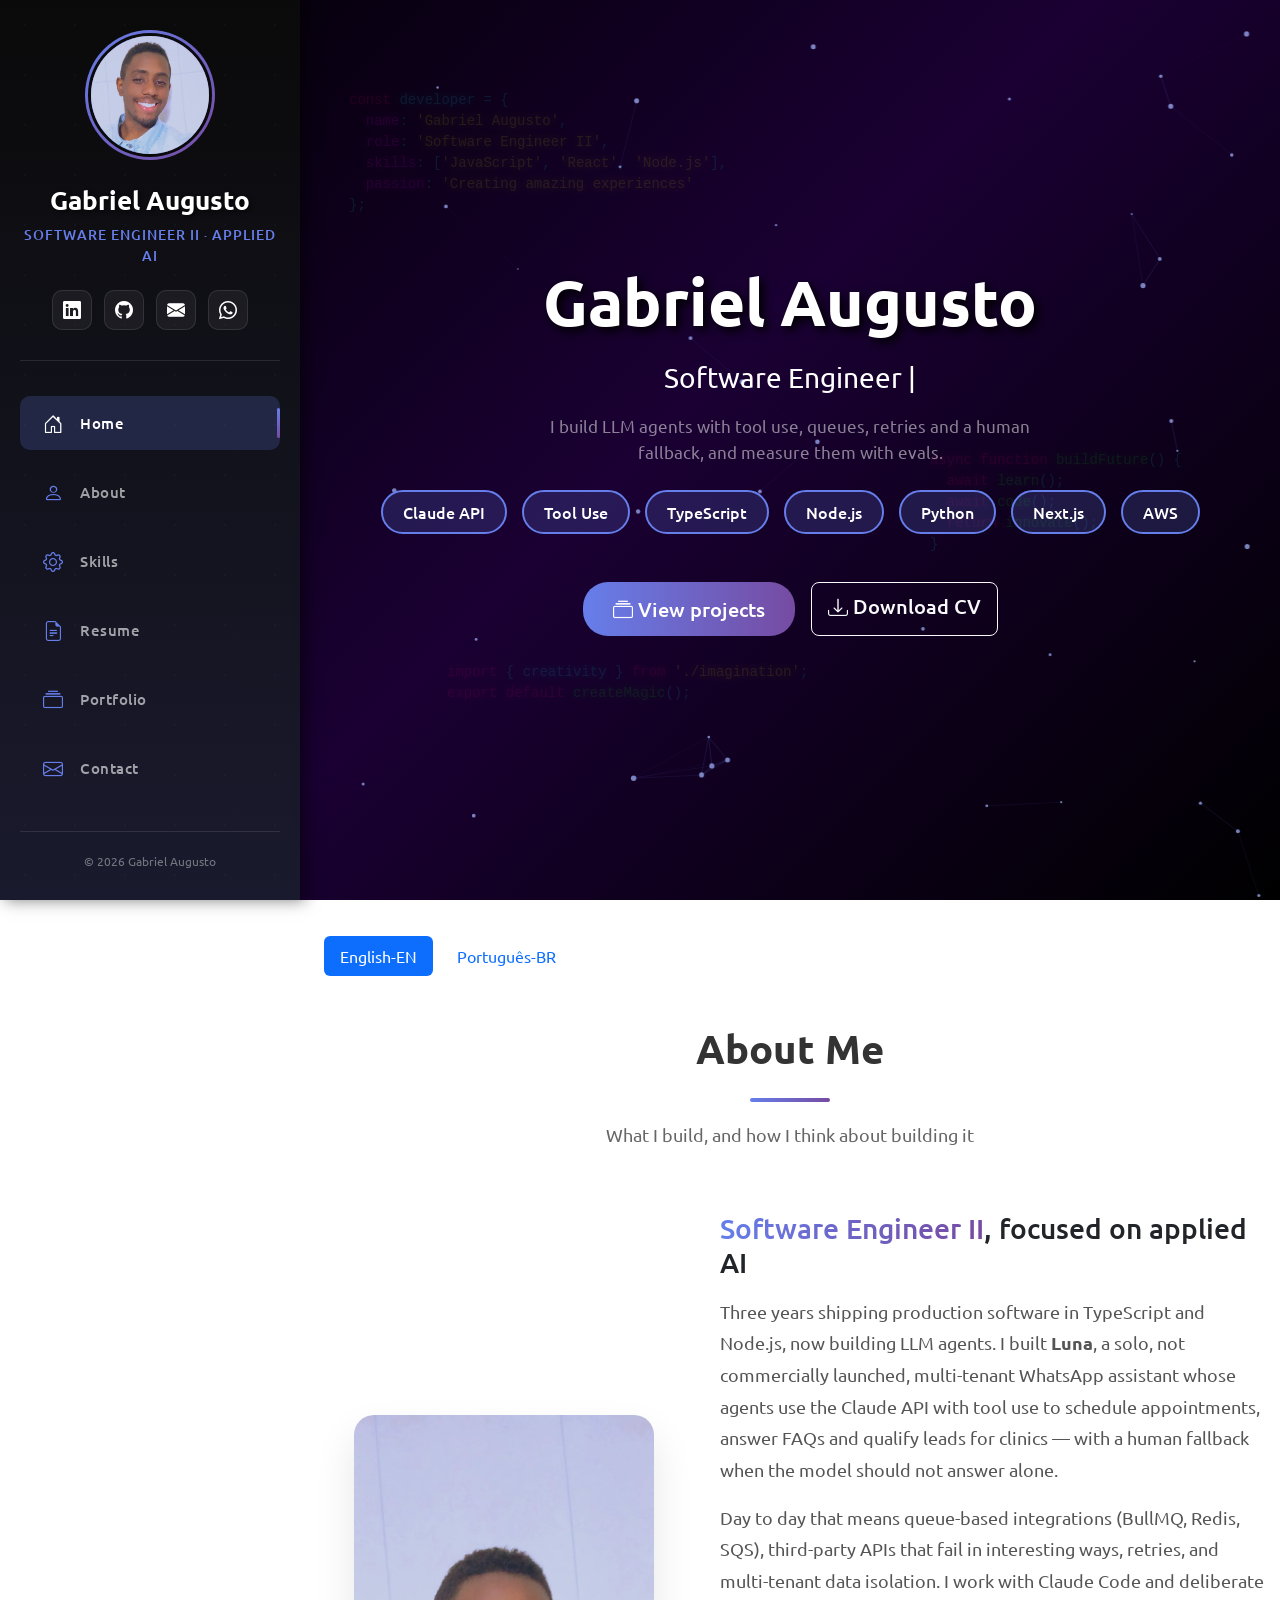
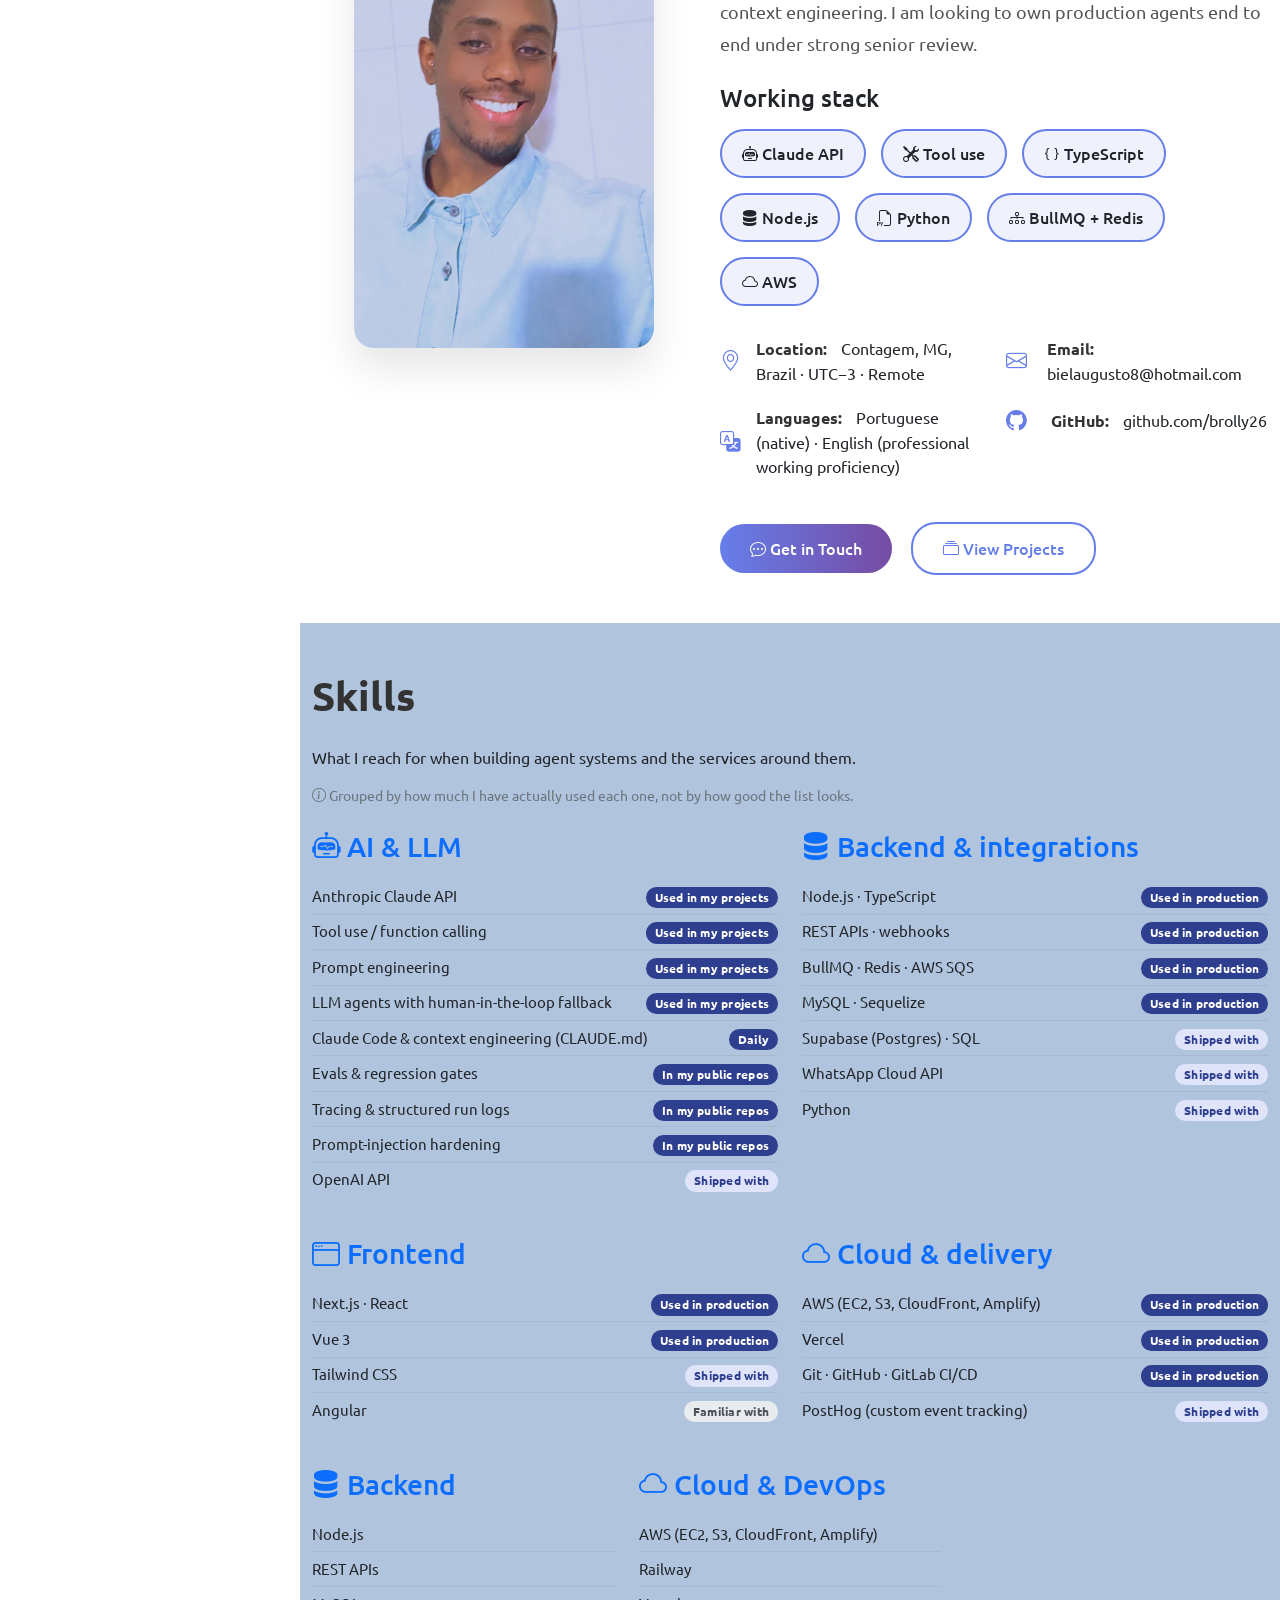
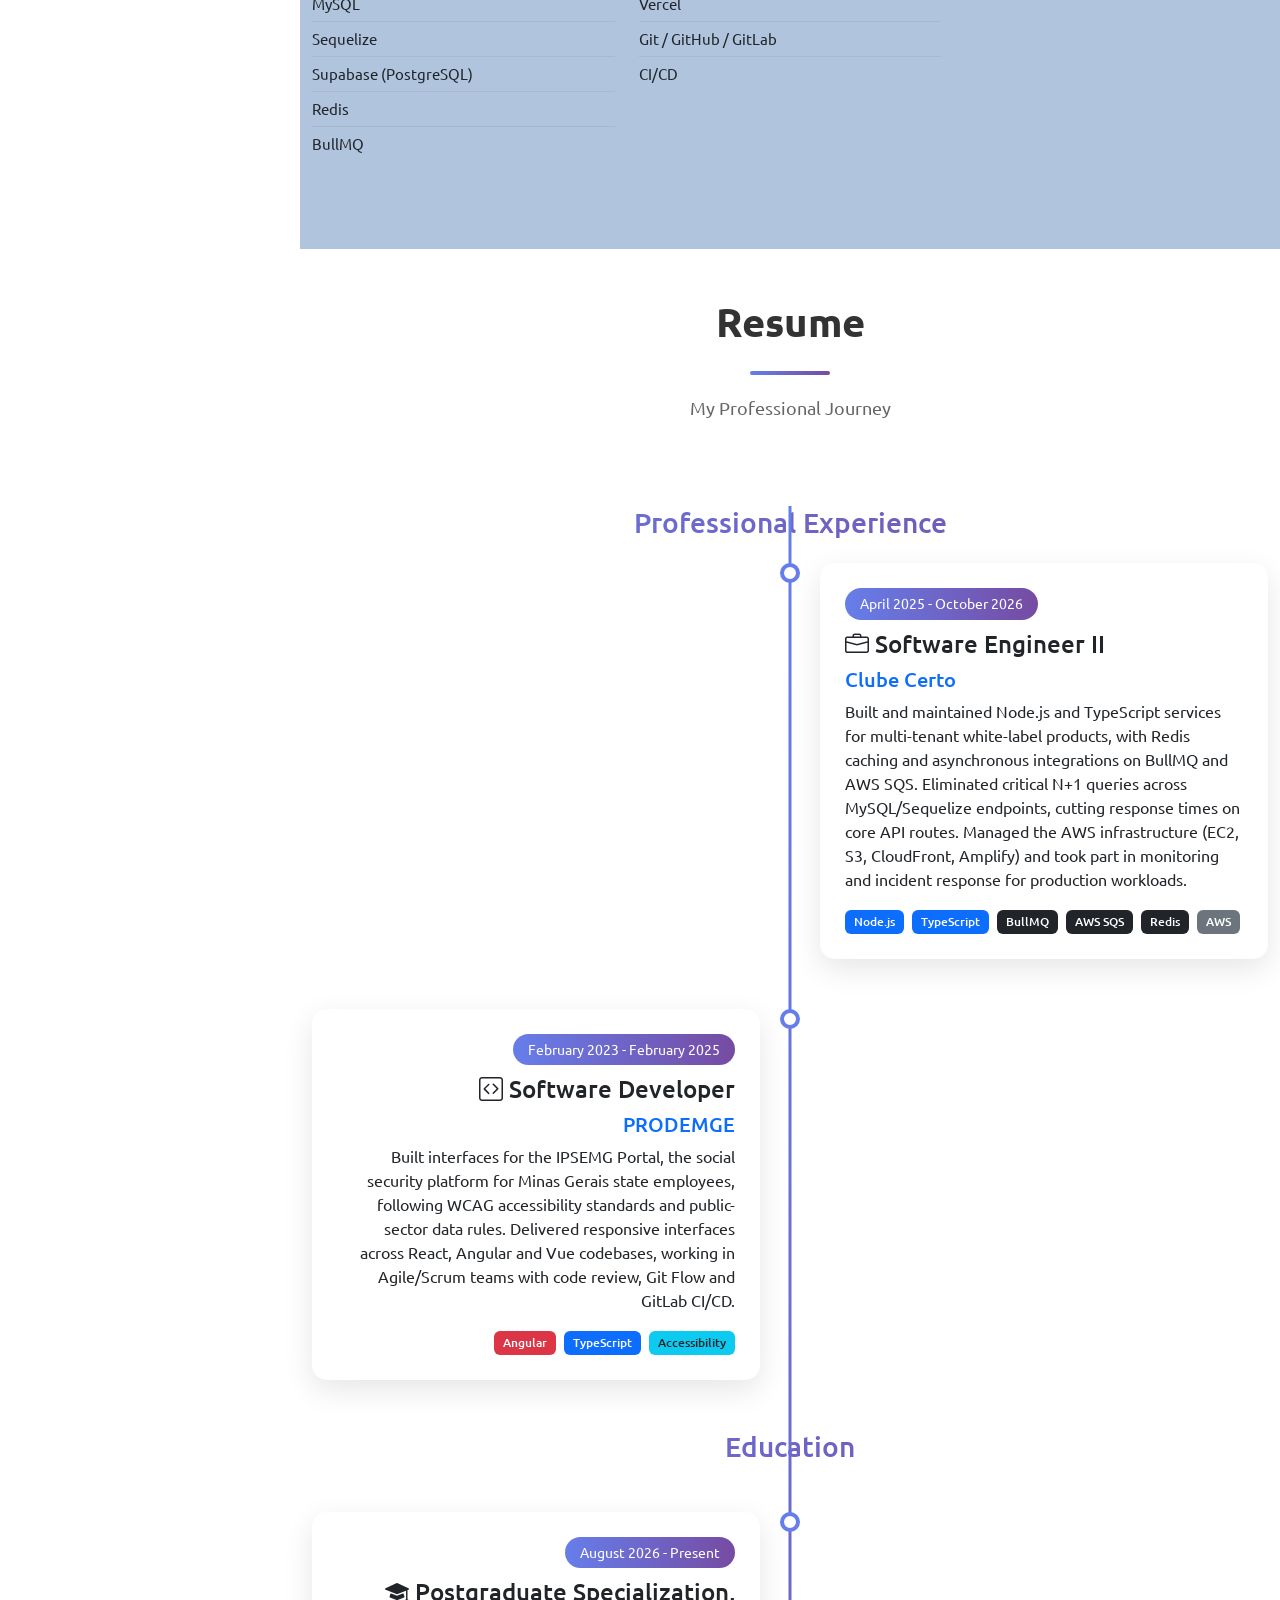
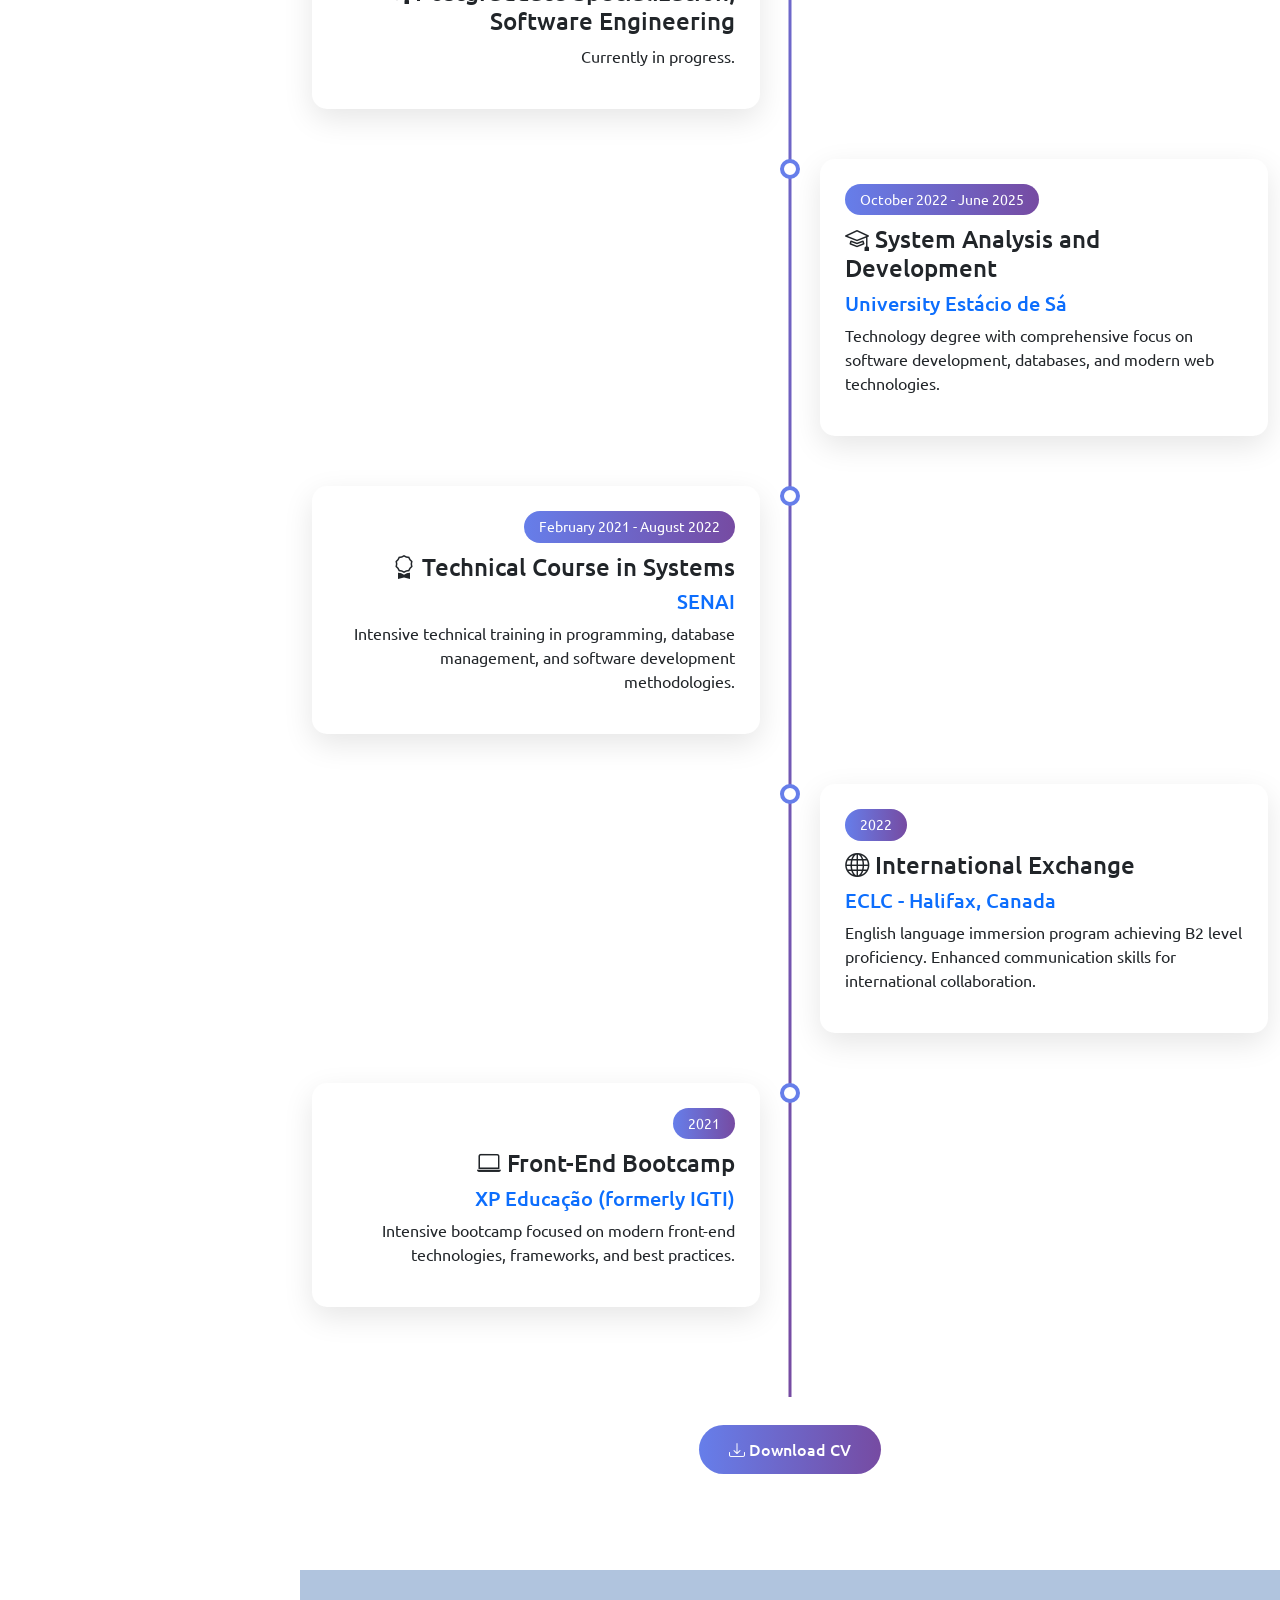
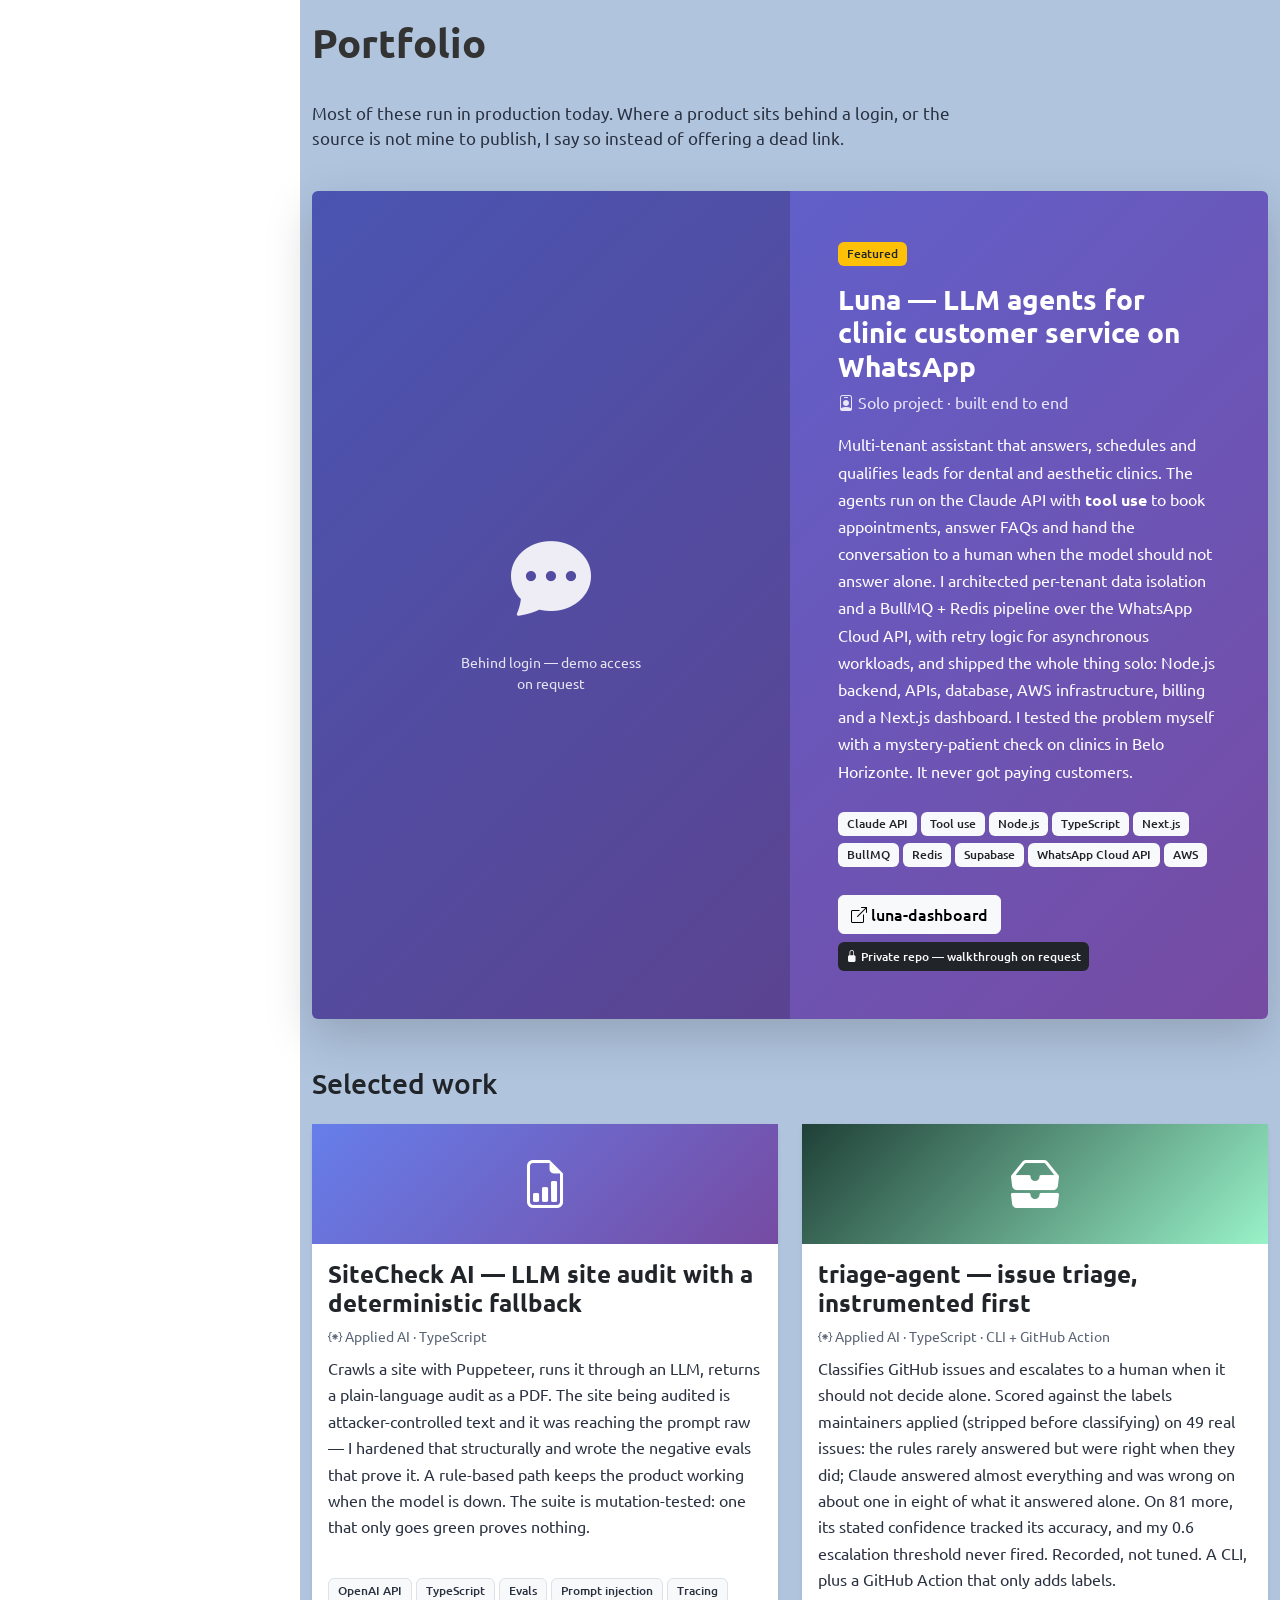
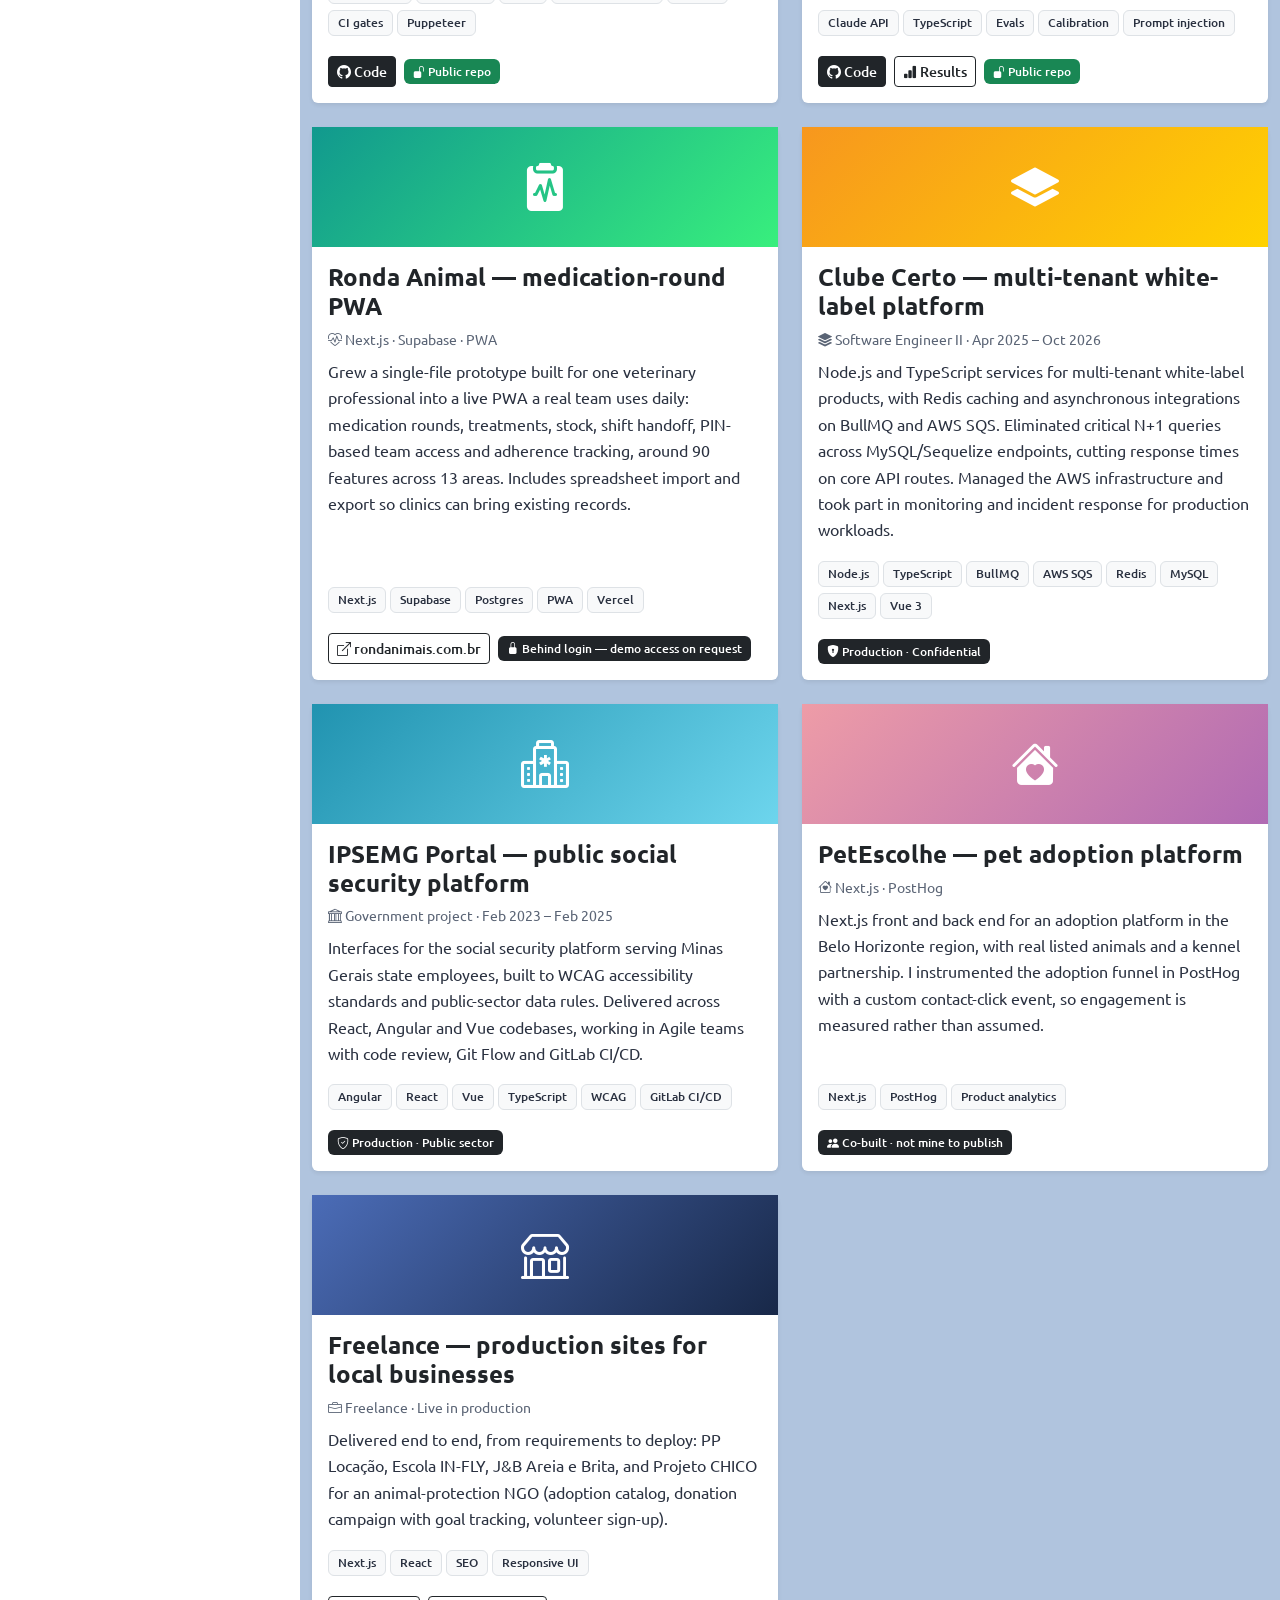
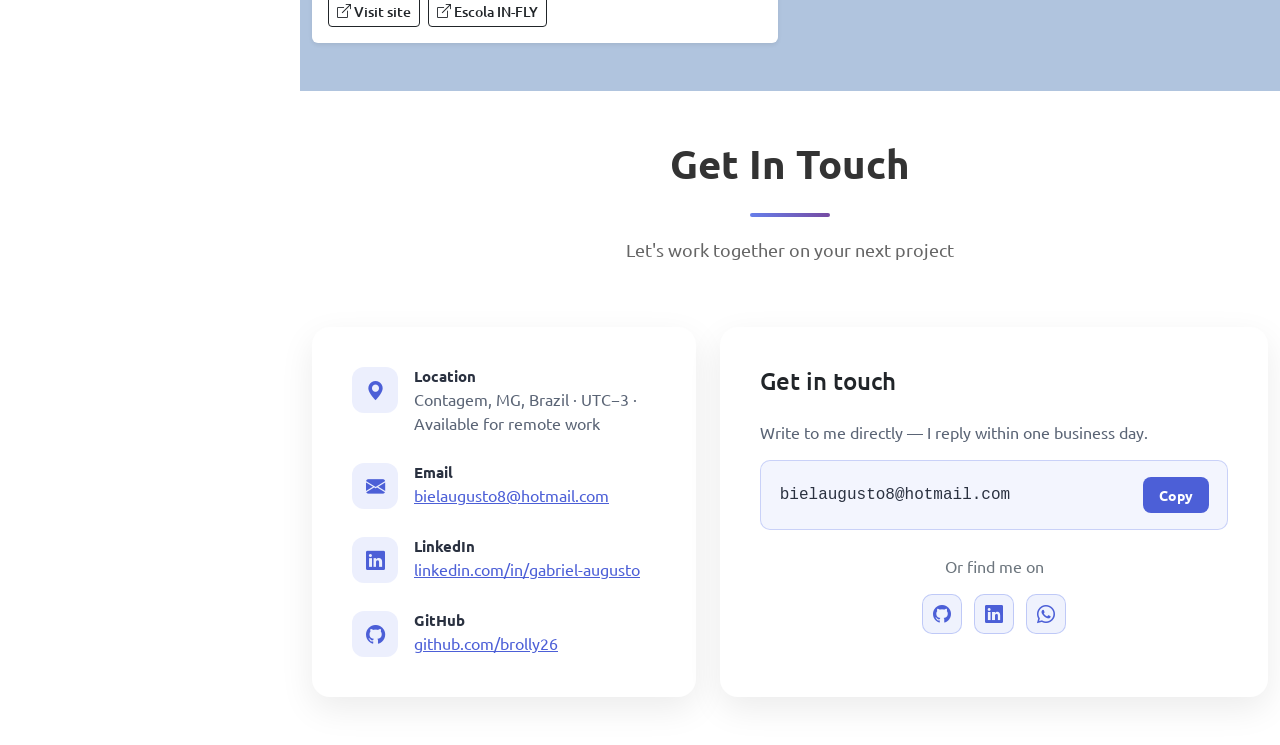
==== commit 0b7e7ab3: "Present as Software Engineer II instead of Full Stack Developer Title, meta tags, structured data, h" ====
--- a/templates/index.html
+++ b/templates/index.html
@@ -2,7 +2,7 @@
 <html lang="en">
 <head>
   <meta charset="UTF-8">
-  <title>Gabriel Augusto — Full Stack Developer</title>
+  <title>Gabriel Augusto — Software Engineer II</title>
   <link rel="canonical" href="https://brolly26.github.io/portfolio/">
   <meta http-equiv="refresh" content="0; url=../">
   <script>location.replace('../');</script>
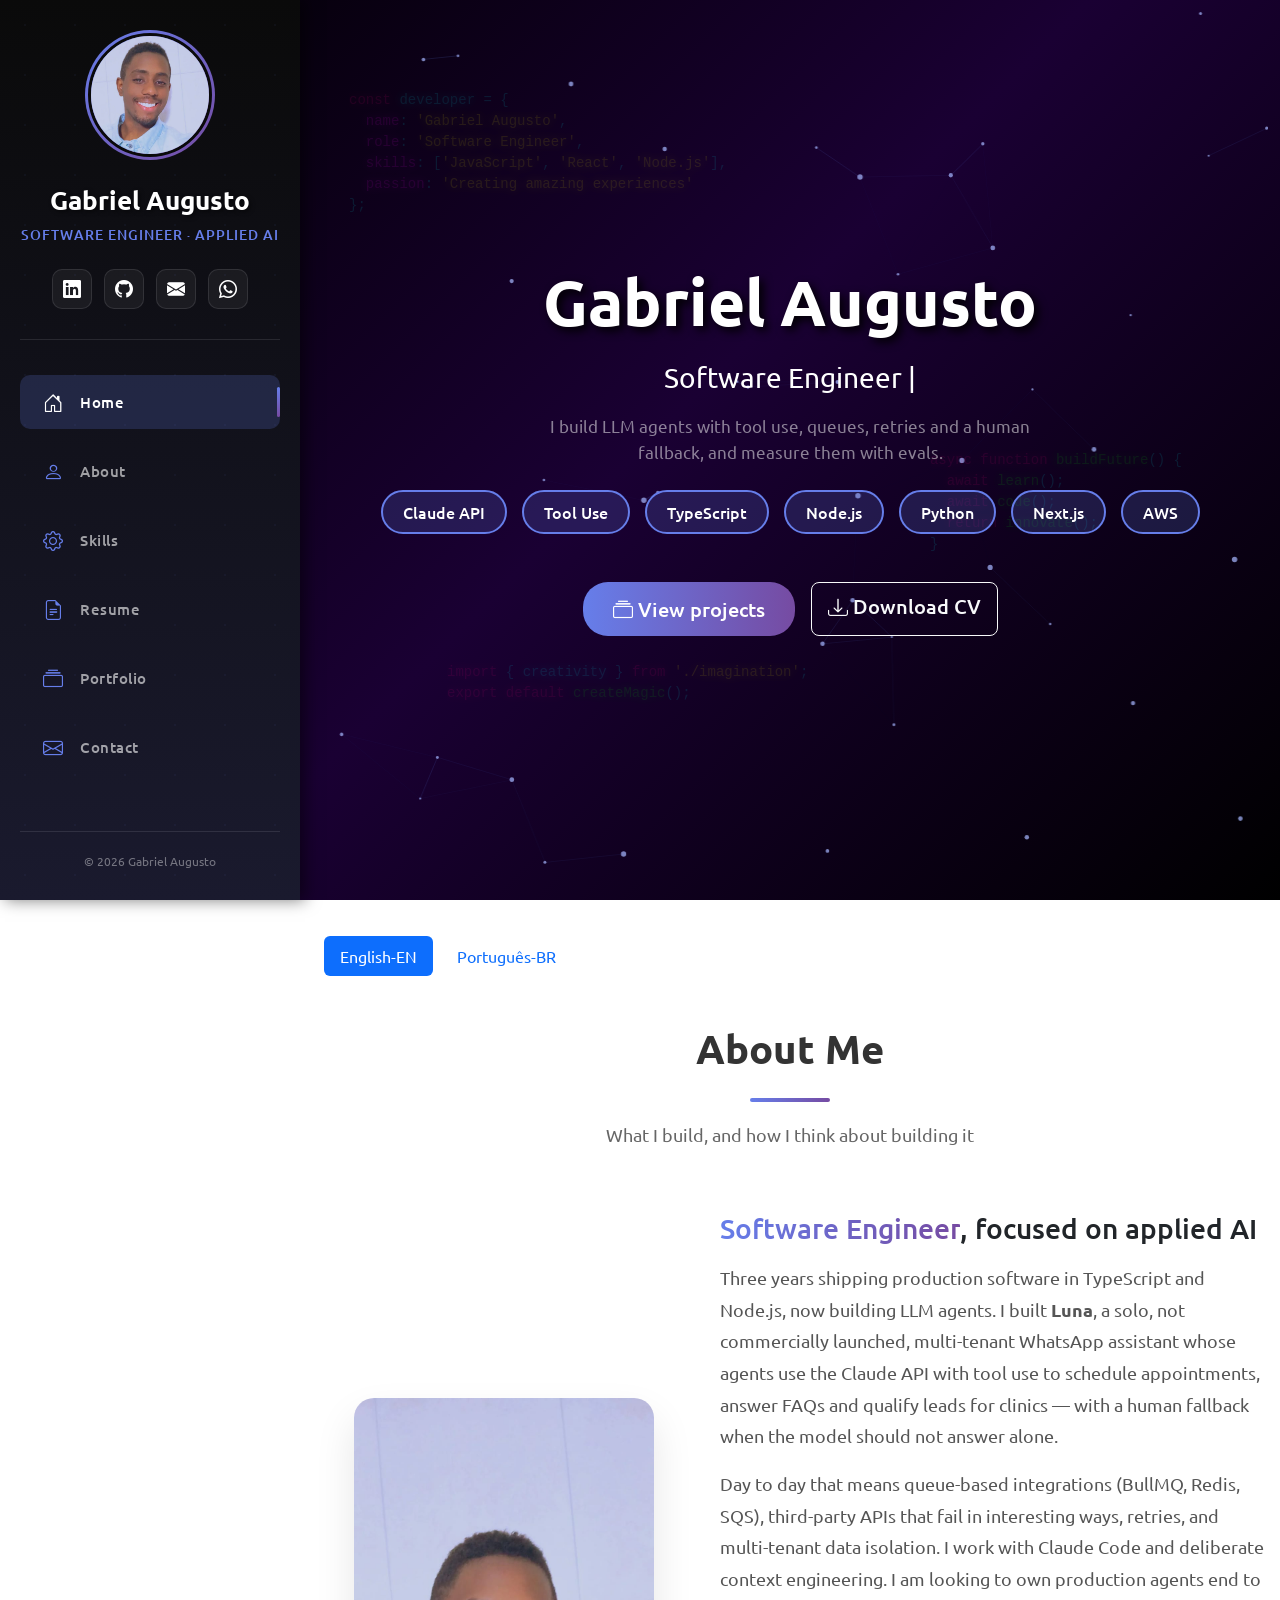
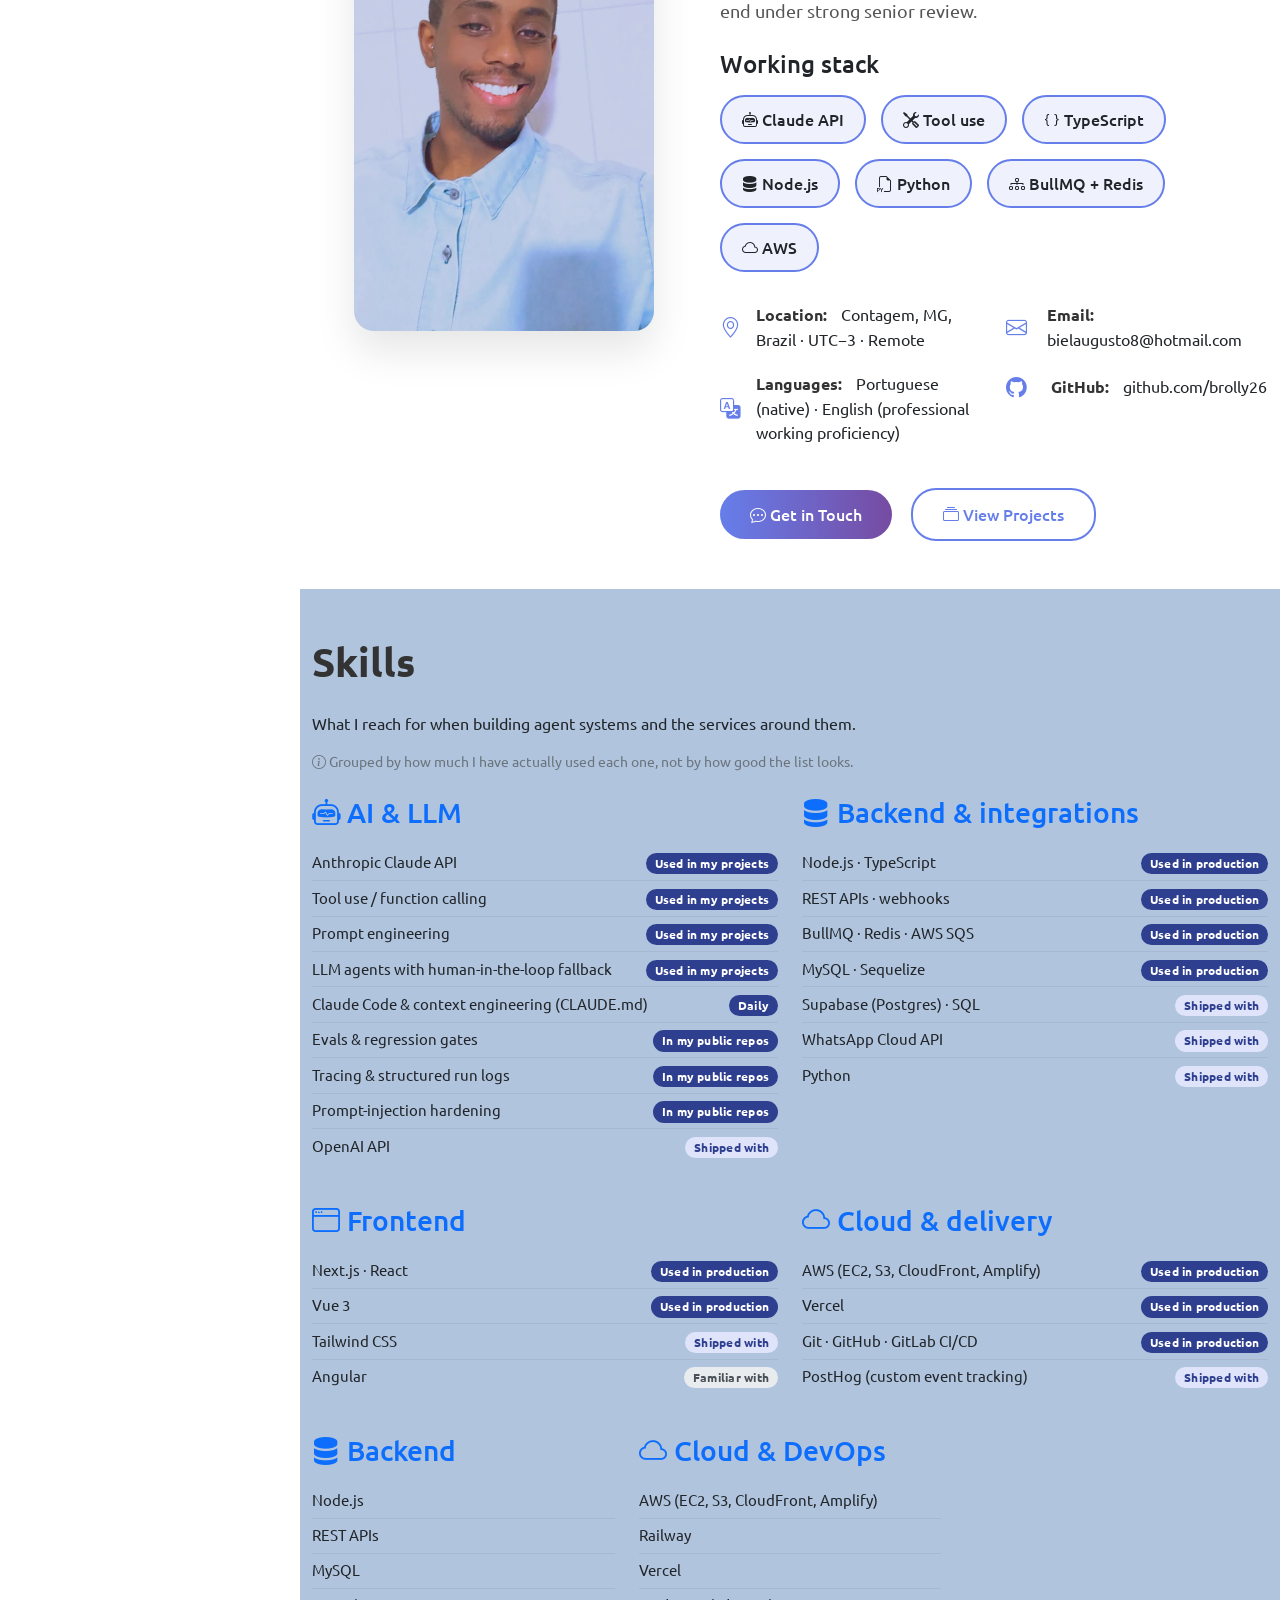
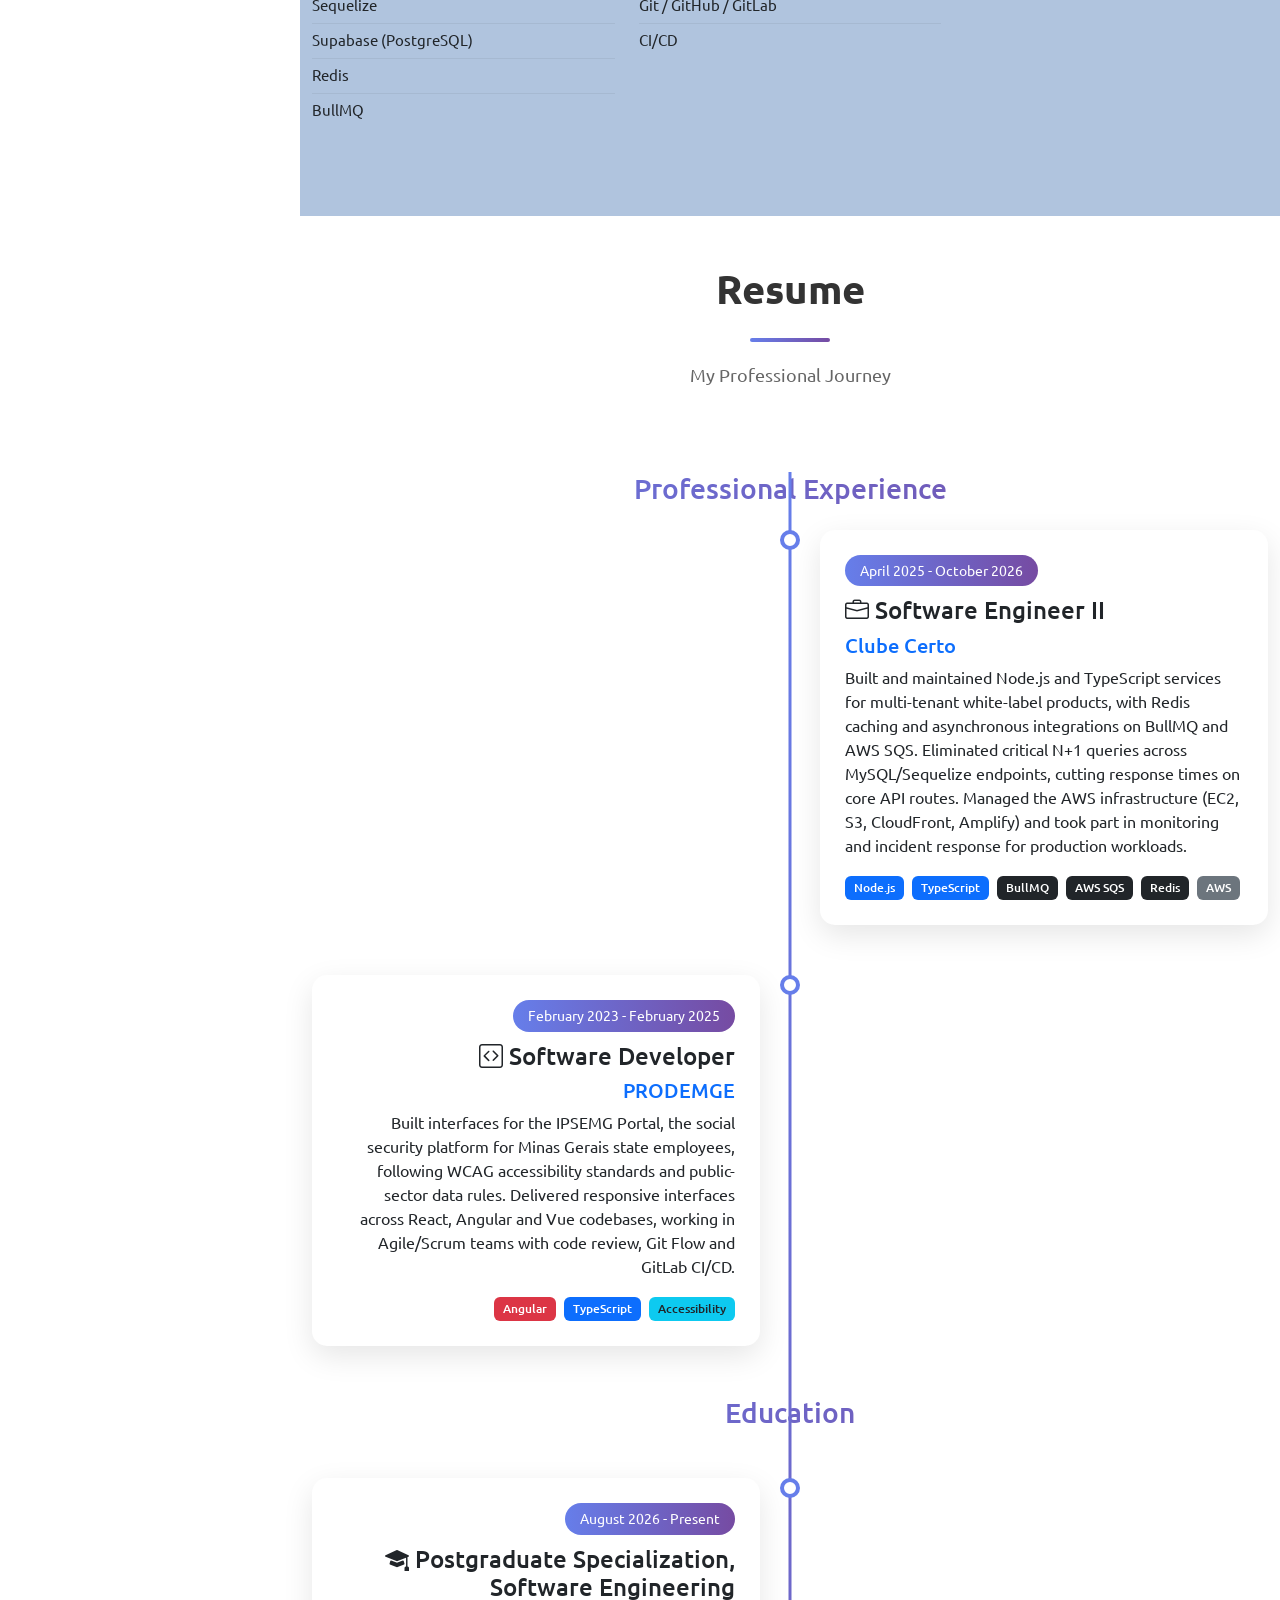
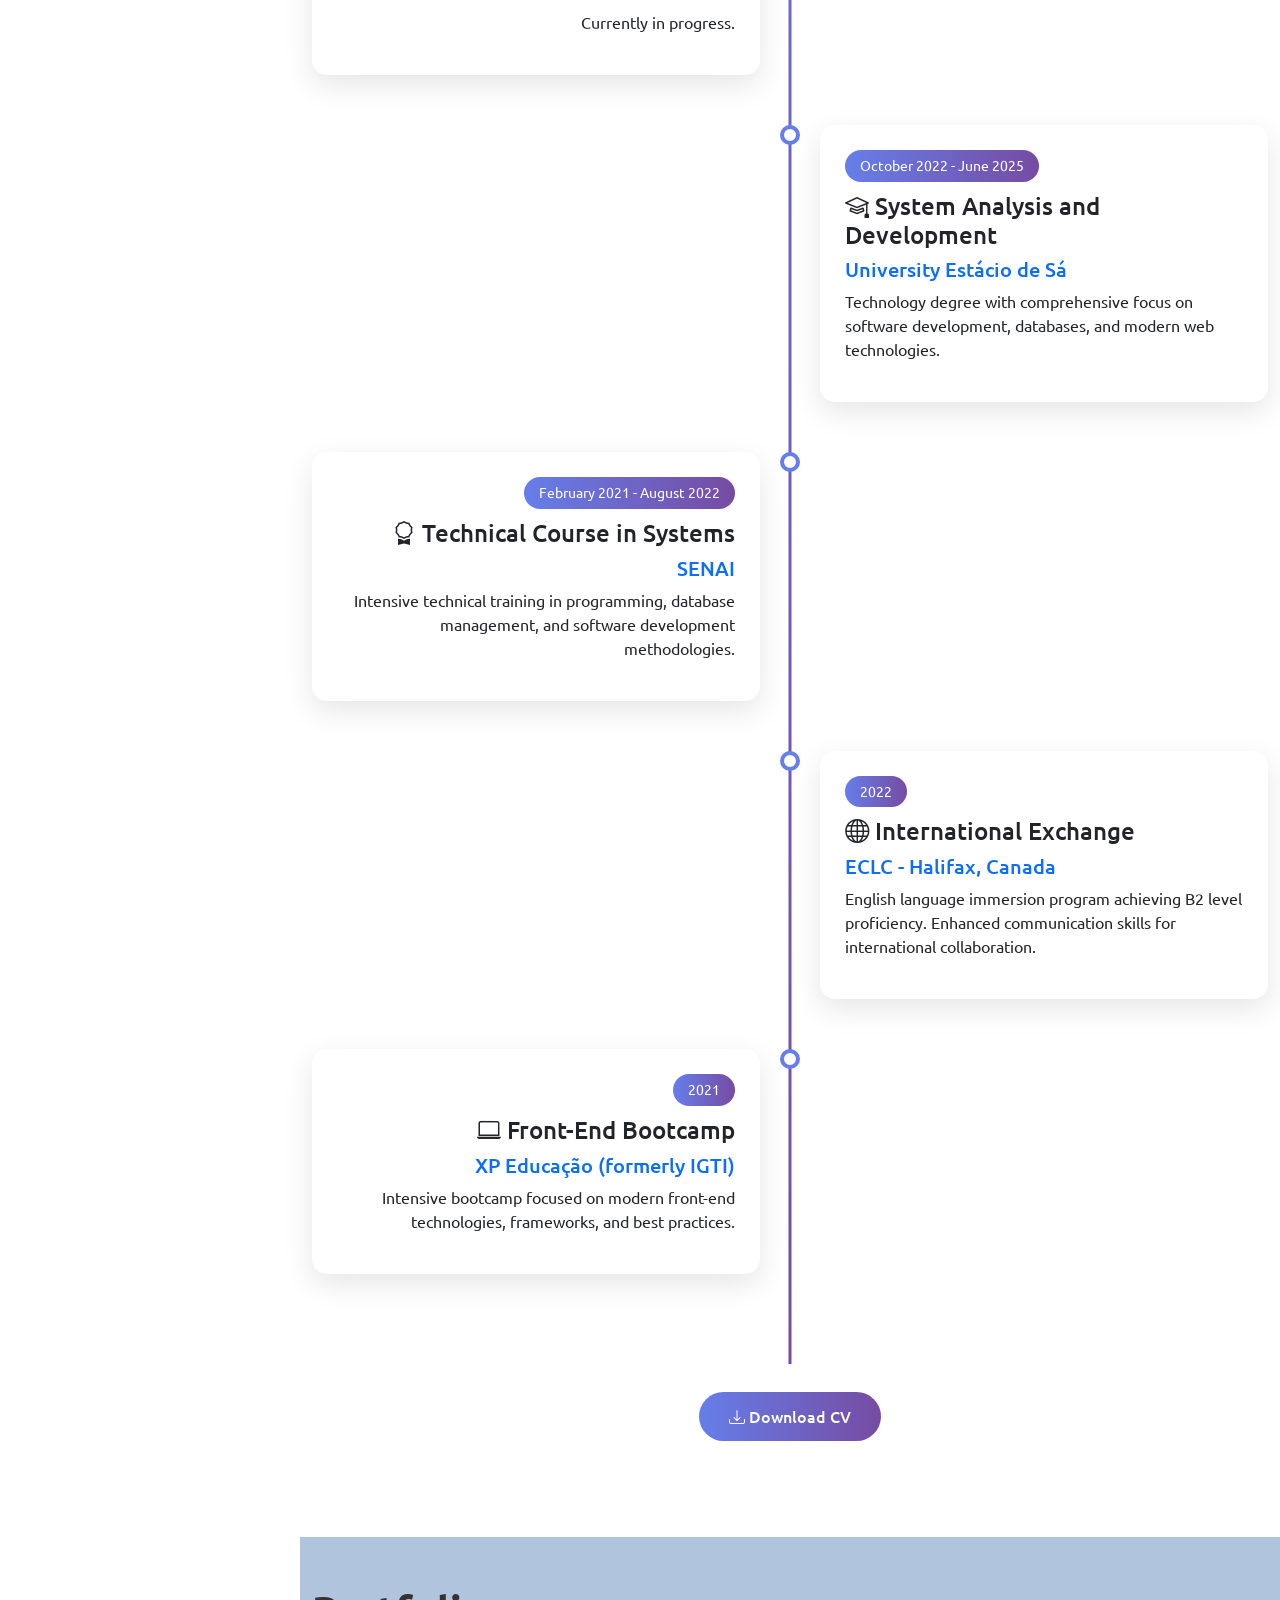
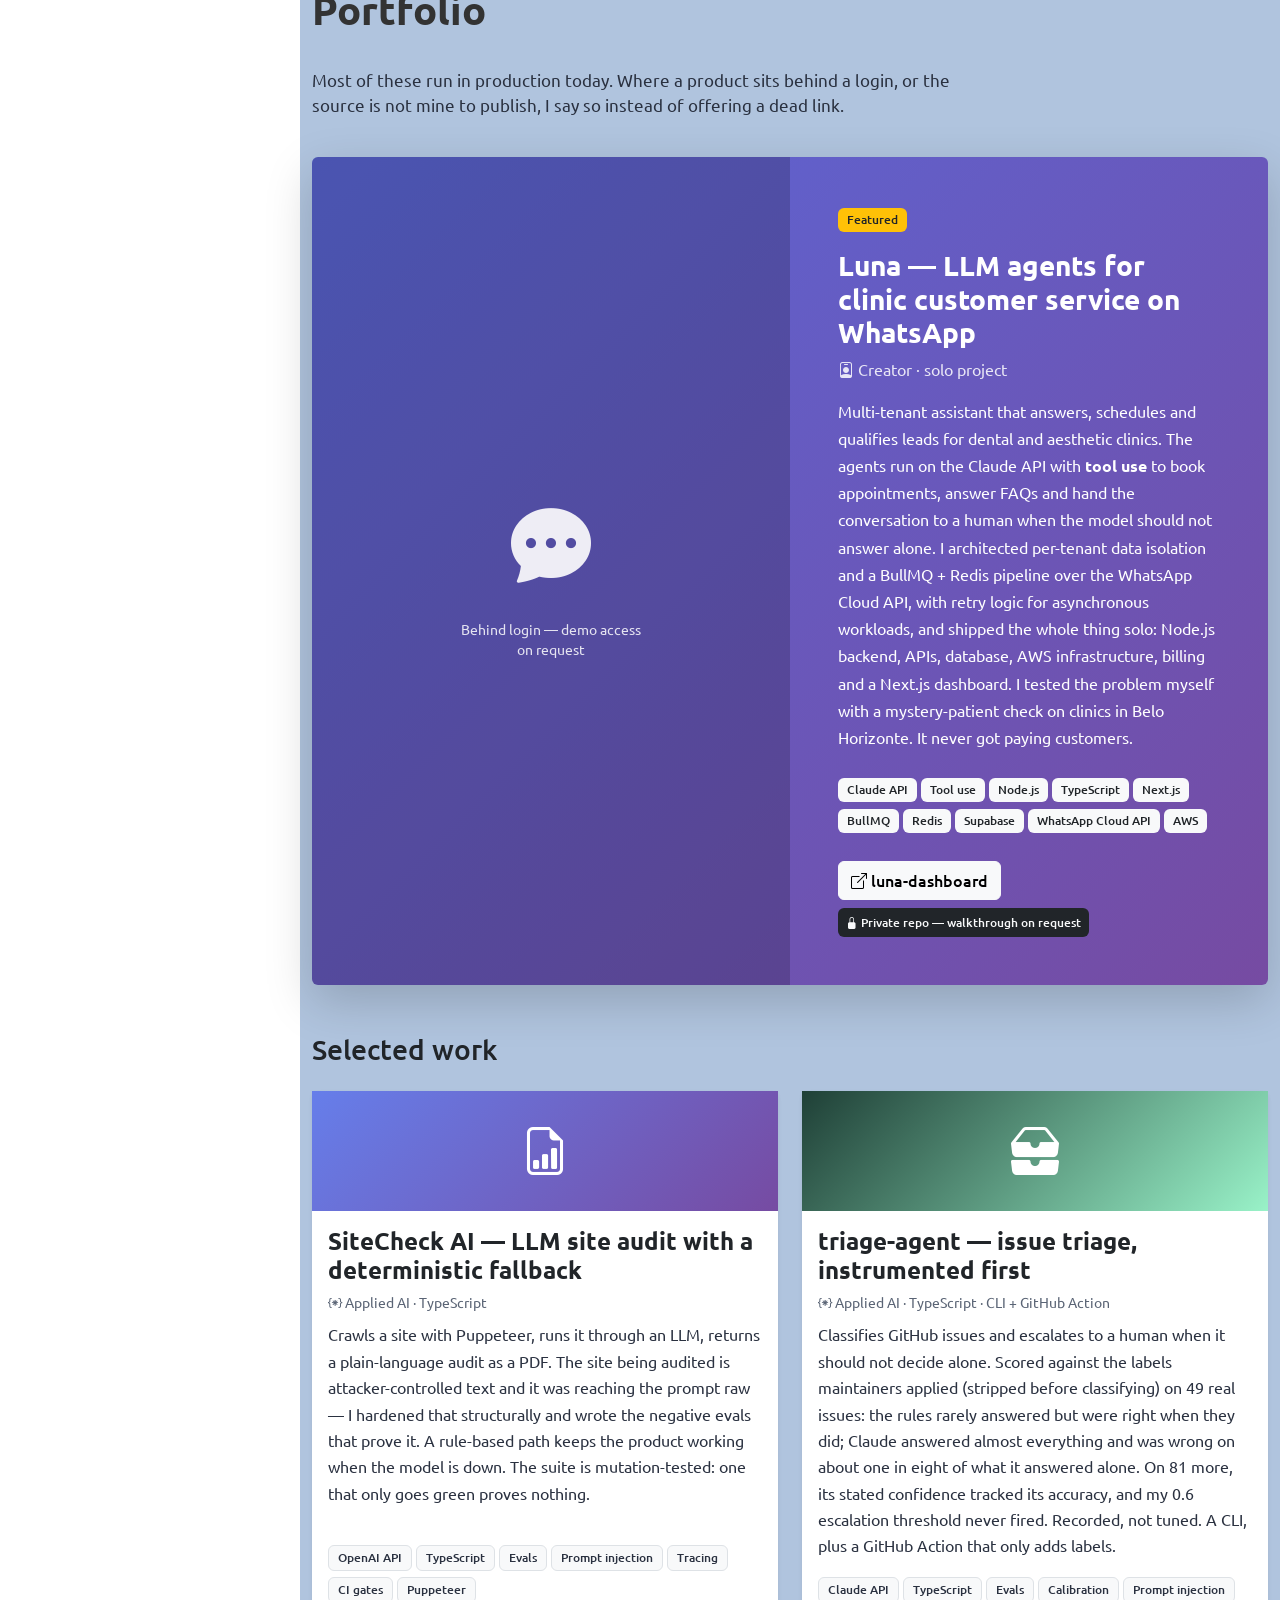
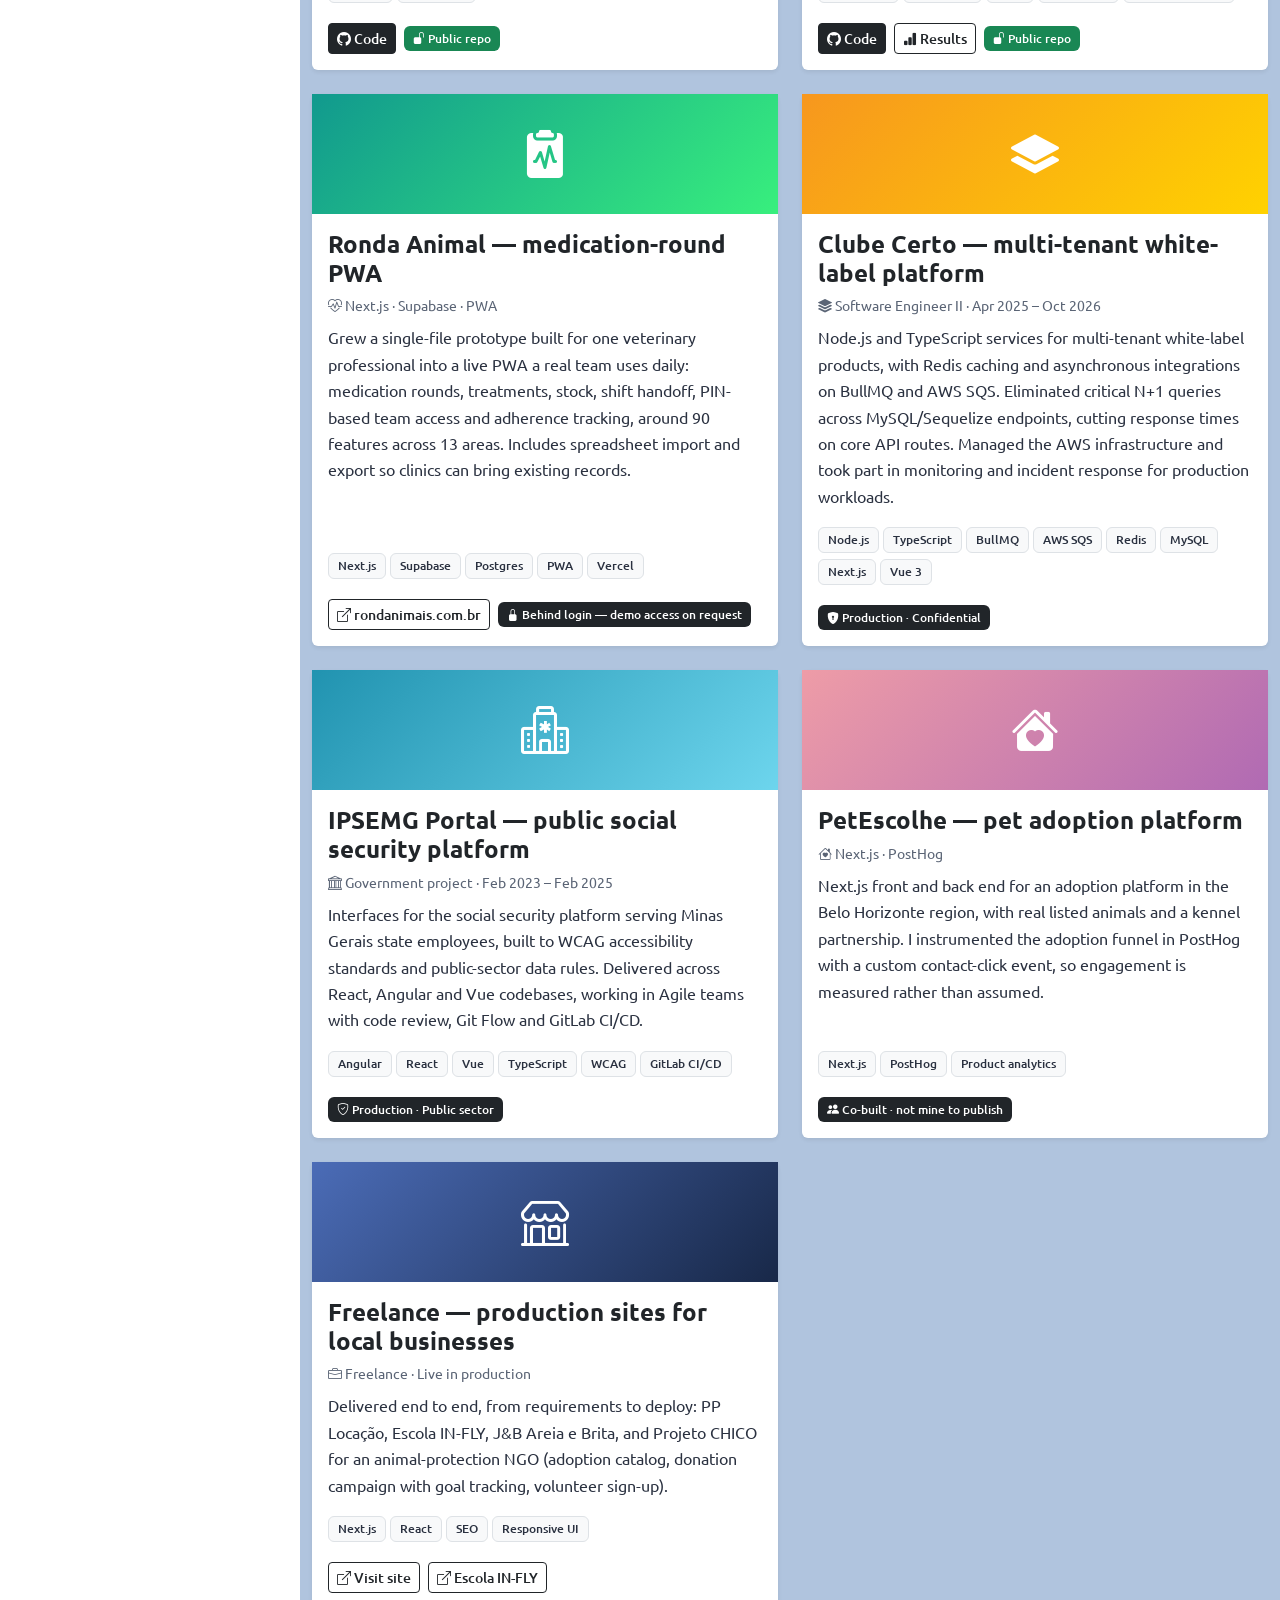
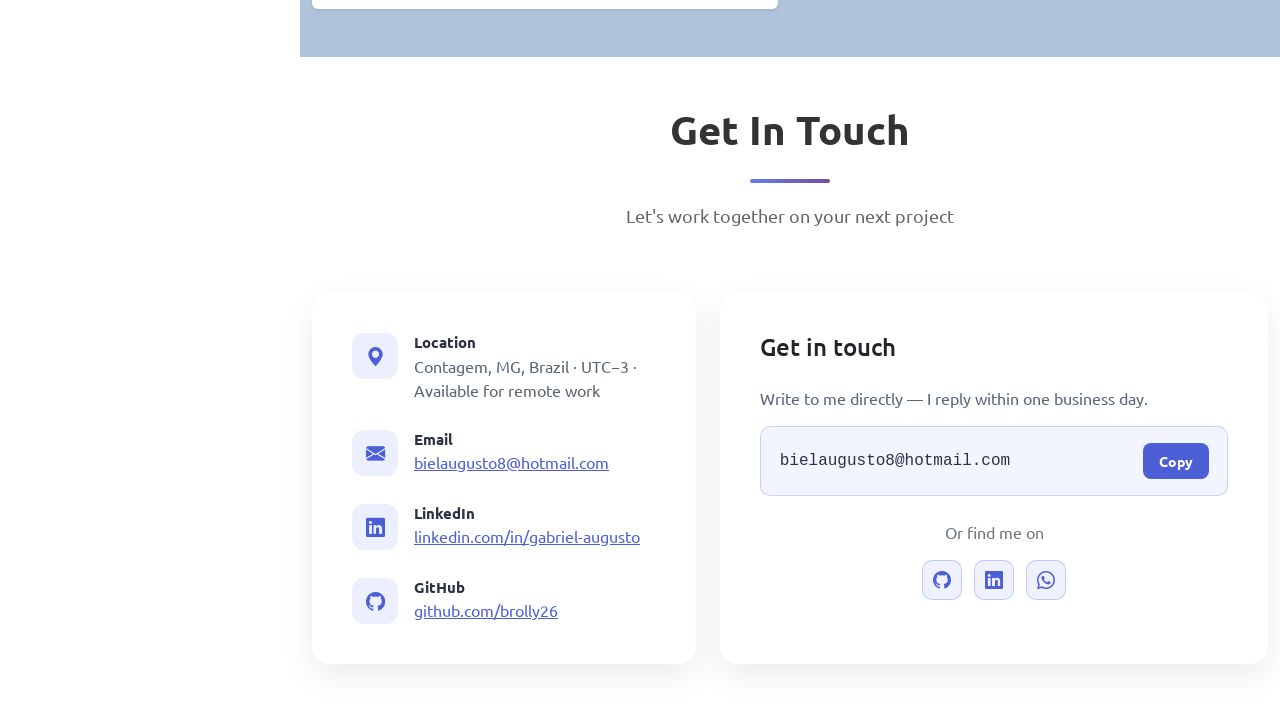
==== commit 40f78ed8: "Use Software Engineer as the headline title "II" is Clube Certo's internal level, so it stays on tha" ====
--- a/templates/index.html
+++ b/templates/index.html
@@ -2,7 +2,7 @@
 <html lang="en">
 <head>
   <meta charset="UTF-8">
-  <title>Gabriel Augusto — Software Engineer II</title>
+  <title>Gabriel Augusto — Software Engineer</title>
   <link rel="canonical" href="https://brolly26.github.io/portfolio/">
   <meta http-equiv="refresh" content="0; url=../">
   <script>location.replace('../');</script>
